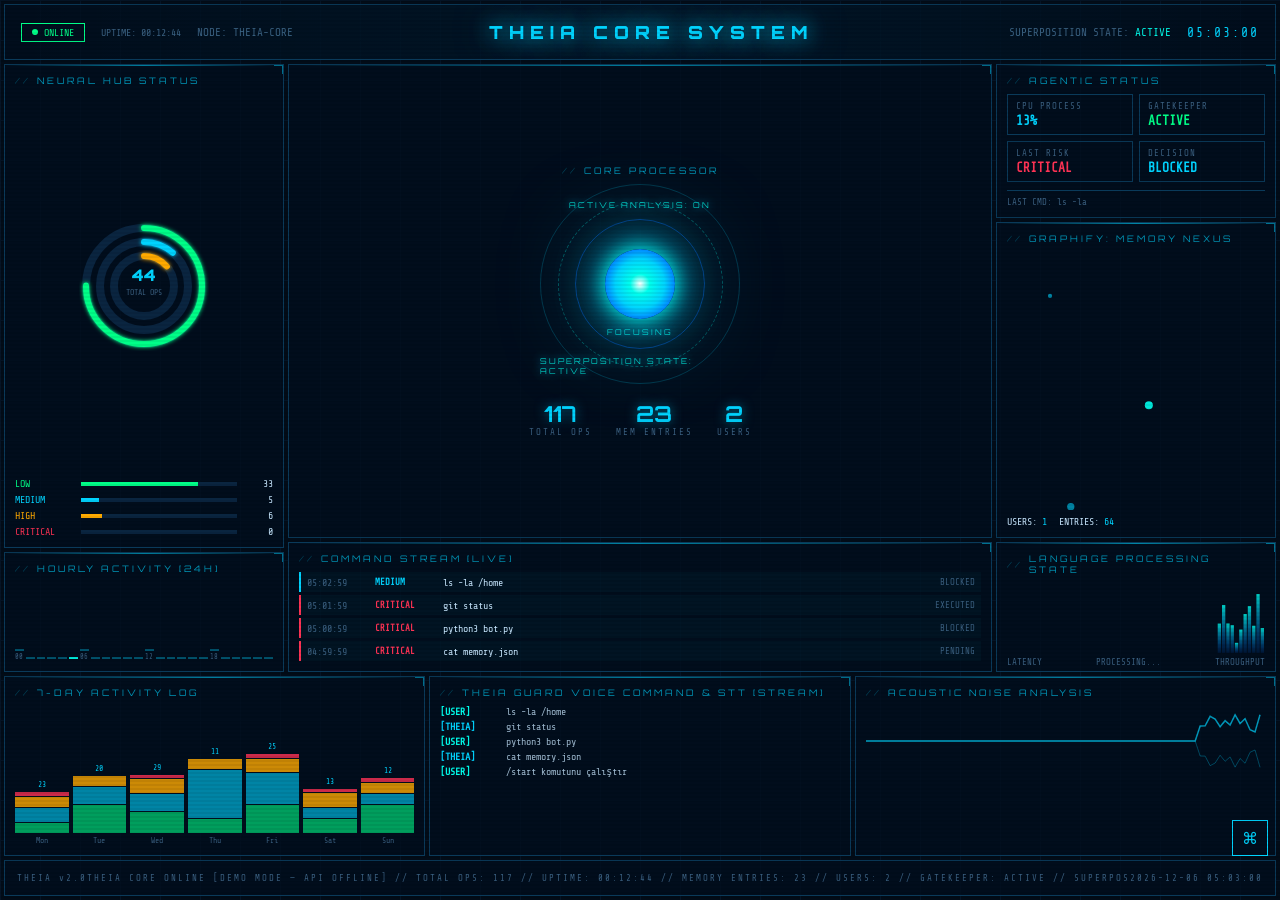
==== theia_hud.html @ c637abf6 "feat: HUD arayüzü ve chat/screenshot endpoint eklendi" ====
<!DOCTYPE html>
<html lang="tr">
<head>
<meta charset="UTF-8">
<meta name="viewport" content="width=1600">
<title>THEIA CORE SYSTEM</title>
<link rel="preconnect" href="https://fonts.googleapis.com">
<link href="https://fonts.googleapis.com/css2?family=Share+Tech+Mono&family=Orbitron:wght@400;700;900&family=Rajdhani:wght@300;400;600&display=swap" rel="stylesheet">
<style>
:root {
  --bg:       #020c18;
  --bg2:      #041525;
  --grid:     #0a2540;
  --cyan:     #00d4ff;
  --cyan2:    #00ffee;
  --blue:     #0066ff;
  --glow:     #00d4ff88;
  --low:      #00ff88;
  --medium:   #00d4ff;
  --high:     #ffaa00;
  --critical: #ff3355;
  --text:     #c8e8ff;
  --dim:      #3a6080;
  --panel:    #020e1ecc;
  --border:   #0a3a5a;
  --font-hud: 'Share Tech Mono', monospace;
  --font-title:'Orbitron', sans-serif;
  --font-body: 'Rajdhani', sans-serif;
}

*, *::before, *::after { box-sizing: border-box; margin: 0; padding: 0; }

html, body {
  width: 100%; height: 100%;
  background: var(--bg);
  color: var(--text);
  font-family: var(--font-hud);
  overflow: hidden;
  user-select: none;
}

/* ── Scanline overlay ── */
body::before {
  content: '';
  position: fixed; inset: 0; z-index: 9999;
  background: repeating-linear-gradient(
    0deg,
    transparent,
    transparent 2px,
    rgba(0,0,0,0.06) 2px,
    rgba(0,0,0,0.06) 4px
  );
  pointer-events: none;
}

/* ── Grid bg ── */
body::after {
  content: '';
  position: fixed; inset: 0; z-index: 0;
  background-image:
    linear-gradient(var(--grid) 1px, transparent 1px),
    linear-gradient(90deg, var(--grid) 1px, transparent 1px);
  background-size: 40px 40px;
  opacity: 0.4;
  pointer-events: none;
}

/* ── Layout ── */
#root {
  position: relative; z-index: 1;
  display: grid;
  width: 100vw; height: 100vh;
  grid-template-columns: 280px 1fr 280px;
  grid-template-rows: 56px 1fr 180px 36px;
  gap: 4px;
  padding: 4px;
}

/* ── Header ── */
#header {
  grid-column: 1 / -1;
  display: flex; align-items: center; justify-content: space-between;
  padding: 0 16px;
  border: 1px solid var(--border);
  background: var(--panel);
  position: relative;
  overflow: hidden;
}
#header::before {
  content: '';
  position: absolute; inset: 0;
  background: linear-gradient(90deg, transparent, var(--glow) 50%, transparent);
  opacity: 0.08;
  animation: sweep 4s linear infinite;
}
@keyframes sweep { from { transform: translateX(-100%); } to { transform: translateX(100%); } }

.header-left, .header-right { display: flex; align-items: center; gap: 16px; font-size: 11px; color: var(--dim); }
.header-center {
  font-family: var(--font-title);
  font-size: 18px; font-weight: 900;
  letter-spacing: 6px;
  color: var(--cyan);
  text-shadow: 0 0 20px var(--cyan), 0 0 40px var(--glow);
  animation: titlePulse 3s ease-in-out infinite;
}
@keyframes titlePulse {
  0%,100% { text-shadow: 0 0 20px var(--cyan), 0 0 40px var(--glow); }
  50%      { text-shadow: 0 0 30px var(--cyan2), 0 0 60px var(--cyan), 0 0 80px var(--glow); }
}

.status-pill {
  display: flex; align-items: center; gap: 6px;
  padding: 3px 10px;
  border: 1px solid var(--low);
  color: var(--low); font-size: 10px;
}
.status-dot { width: 6px; height: 6px; border-radius: 50%; background: var(--low); animation: blink 1.2s ease-in-out infinite; }
@keyframes blink { 0%,100%{opacity:1} 50%{opacity:0.2} }

#clock { font-size: 13px; color: var(--cyan); letter-spacing: 2px; }
#uptime { font-size: 10px; }

/* ── Panel base ── */
.panel {
  background: var(--panel);
  border: 1px solid var(--border);
  padding: 10px;
  position: relative;
  overflow: hidden;
  display: flex; flex-direction: column;
}
.panel::after {
  content: '';
  position: absolute; top: 0; left: 0; right: 0; height: 1px;
  background: linear-gradient(90deg, transparent, var(--cyan), transparent);
  opacity: 0.6;
}
.panel-title {
  font-family: var(--font-title);
  font-size: 9px; letter-spacing: 3px;
  color: var(--cyan); opacity: 0.7;
  margin-bottom: 8px; flex-shrink: 0;
  display: flex; align-items: center; gap: 6px;
}
.panel-title::before { content: '//'; opacity: 0.4; }

/* ── LEFT COLUMN ── */
#col-left {
  grid-column: 1; grid-row: 2;
  display: flex; flex-direction: column; gap: 4px;
}

/* Neural Hub */
#panel-neural { flex: 1; }
.ring-wrap {
  display: flex; justify-content: center; align-items: center;
  padding: 8px 0; flex: 1;
}
.ring-svg { width: 130px; height: 130px; }

/* Risk bars */
.risk-bars { display: flex; flex-direction: column; gap: 5px; }
.risk-row { display: flex; align-items: center; gap: 6px; font-size: 10px; }
.risk-label { width: 60px; color: var(--dim); }
.risk-track { flex: 1; height: 4px; background: var(--grid); position: relative; overflow: hidden; }
.risk-fill { height: 100%; transition: width 1s ease; }
.risk-val { width: 30px; text-align: right; font-size: 10px; }

/* Activity sparkline */
#panel-activity { height: 120px; }
canvas#sparkline { width: 100%; height: 70px; }

/* ── CENTER COLUMN ── */
#col-center {
  grid-column: 2; grid-row: 2;
  display: flex; flex-direction: column; gap: 4px;
}

/* Core orb */
#panel-core {
  flex: 1;
  display: flex; flex-direction: column; align-items: center; justify-content: center;
  position: relative;
}
.orb-container {
  position: relative;
  width: 200px; height: 200px;
  display: flex; align-items: center; justify-content: center;
}
.orb-ring {
  position: absolute;
  border-radius: 50%;
  border: 1px solid var(--cyan);
  animation: orbRotate linear infinite;
}
.orb-ring:nth-child(1) { width: 200px; height: 200px; border-color: var(--cyan); opacity: 0.2; animation-duration: 20s; }
.orb-ring:nth-child(2) { width: 165px; height: 165px; border-color: var(--cyan2); opacity: 0.3; animation-duration: 14s; animation-direction: reverse; border-style: dashed; }
.orb-ring:nth-child(3) { width: 130px; height: 130px; border-color: var(--blue); opacity: 0.4; animation-duration: 9s; }
@keyframes orbRotate { from{transform:rotate(0deg)} to{transform:rotate(360deg)} }

.orb-core {
  width: 70px; height: 70px; border-radius: 50%;
  background: radial-gradient(circle, #ffffff 0%, var(--cyan2) 20%, var(--cyan) 50%, var(--blue) 80%, transparent 100%);
  box-shadow: 0 0 20px var(--cyan2), 0 0 50px var(--cyan), 0 0 100px var(--glow);
  animation: corePulse 2.5s ease-in-out infinite;
  z-index: 2;
}
@keyframes corePulse {
  0%,100% { transform: scale(1);    box-shadow: 0 0 20px var(--cyan2), 0 0 50px var(--cyan), 0 0 100px var(--glow); }
  50%      { transform: scale(1.08); box-shadow: 0 0 35px #fff, 0 0 70px var(--cyan2), 0 0 130px var(--cyan); }
}

.orb-labels {
  position: absolute; inset: 0;
  display: flex; flex-direction: column; align-items: center; justify-content: flex-end;
  padding-bottom: 0; gap: 2px;
}
.orb-label {
  font-family: var(--font-title);
  font-size: 8px; letter-spacing: 2px;
  color: var(--cyan2); opacity: 0.8;
  text-shadow: 0 0 8px var(--cyan);
}

.core-stats {
  display: flex; gap: 24px; margin-top: 16px;
}
.core-stat { text-align: center; }
.core-stat-val {
  font-family: var(--font-title);
  font-size: 22px; font-weight: 700;
  color: var(--cyan);
  text-shadow: 0 0 12px var(--glow);
}
.core-stat-lbl { font-size: 9px; color: var(--dim); letter-spacing: 2px; }

/* Command stream */
#panel-stream { height: 130px; }
.stream-list { flex: 1; overflow: hidden; display: flex; flex-direction: column; gap: 3px; }
.stream-item {
  display: flex; gap: 8px; align-items: center;
  font-size: 10px; padding: 3px 6px;
  border-left: 2px solid var(--dim);
  background: rgba(0,212,255,0.03);
  transition: opacity 0.3s;
  min-height: 20px;
}
.stream-item .s-ts  { color: var(--dim); width: 60px; flex-shrink: 0; }
.stream-item .s-risk { width: 60px; flex-shrink: 0; font-weight: bold; font-size: 9px; }
.stream-item .s-cmd { color: var(--text); overflow: hidden; text-overflow: ellipsis; white-space: nowrap; flex: 1; }
.stream-item .s-dec { color: var(--dim); width: 60px; text-align: right; flex-shrink: 0; font-size: 9px; }

/* ── RIGHT COLUMN ── */
#col-right {
  grid-column: 3; grid-row: 2;
  display: flex; flex-direction: column; gap: 4px;
}

/* Agentic status */
#panel-agentic { flex: 0 0 auto; }
.agent-grid { display: grid; grid-template-columns: 1fr 1fr; gap: 6px; }
.agent-cell {
  border: 1px solid var(--border); padding: 6px 8px;
  display: flex; flex-direction: column; gap: 2px;
}
.agent-cell-lbl { font-size: 9px; color: var(--dim); letter-spacing: 1px; }
.agent-cell-val { font-size: 13px; color: var(--cyan); font-weight: bold; }

/* Memory nexus */
#panel-memory { flex: 1; }
.memory-nodes { flex: 1; position: relative; overflow: hidden; min-height: 80px; }
canvas#memory-canvas { position: absolute; inset: 0; width: 100%; height: 100%; }

/* Graph / hourly bars */
#panel-graph { height: 130px; }
.bar-chart { display: flex; align-items: flex-end; gap: 2px; flex: 1; height: 70px; }
.bar-wrap { flex: 1; display: flex; flex-direction: column; align-items: center; gap: 2px; }
.bar { width: 100%; background: var(--cyan); opacity: 0.4; transition: height 0.8s ease; min-height: 2px; }
.bar-lbl { font-size: 7px; color: var(--dim); }

/* ── BOTTOM STRIP ── */
#bottom {
  grid-column: 1 / -1; grid-row: 3;
  display: grid;
  grid-template-columns: 1fr 1fr 1fr;
  gap: 4px;
}

/* Daily chart */
#panel-daily { }
.daily-bars { display: flex; align-items: flex-end; gap: 4px; flex: 1; height: 90px; }
.daily-col { flex: 1; display: flex; flex-direction: column; align-items: center; gap: 3px; }
.daily-stack { flex: 1; width: 100%; display: flex; flex-direction: column; justify-content: flex-end; gap: 1px; }
.daily-seg { width: 100%; transition: height 0.8s ease; }
.daily-lbl { font-size: 8px; color: var(--dim); }
.daily-total { font-size: 8px; color: var(--cyan); }

/* Voice / STT stream */
#panel-stt { }
.stt-lines { flex: 1; display: flex; flex-direction: column; gap: 4px; overflow: hidden; }
.stt-line { font-size: 10px; display: flex; gap: 6px; }
.stt-who { color: var(--cyan); width: 60px; flex-shrink: 0; font-weight: bold; }
.stt-msg { color: var(--text); opacity: 0.8; overflow: hidden; text-overflow: ellipsis; white-space: nowrap; }

/* Acoustic */
#panel-acoustic { }
canvas#acoustic { width: 100%; height: 70px; }

/* ── FOOTER ── */
#footer {
  grid-column: 1 / -1; grid-row: 4;
  display: flex; align-items: center; justify-content: space-between;
  padding: 0 12px;
  border: 1px solid var(--border);
  background: var(--panel);
  font-size: 9px; color: var(--dim); letter-spacing: 2px;
}
.footer-ticker {
  flex: 1; overflow: hidden; position: relative; height: 100%;
  display: flex; align-items: center;
}
.ticker-text {
  white-space: nowrap;
  animation: ticker 30s linear infinite;
  color: var(--dim);
}
@keyframes ticker { from{transform:translateX(100%)} to{transform:translateX(-100%)} }

/* ── Decorative corners ── */
.panel::before {
  content: '';
  position: absolute; top: -1px; right: -1px;
  width: 10px; height: 10px;
  border-top: 2px solid var(--cyan);
  border-right: 2px solid var(--cyan);
  opacity: 0.5;
}

/* ── Alerts ── */
#alert-overlay {
  position: fixed; top: 64px; right: 8px;
  display: flex; flex-direction: column; gap: 4px;
  z-index: 1000;
}
.alert-item {
  padding: 8px 14px;
  border: 1px solid var(--high);
  background: rgba(255,170,0,0.08);
  font-size: 10px; color: var(--high);
  animation: alertIn 0.3s ease;
  cursor: pointer;
}
.alert-item.critical { border-color: var(--critical); color: var(--critical); background: rgba(255,51,85,0.08); }
@keyframes alertIn { from{opacity:0;transform:translateX(20px)} to{opacity:1;transform:translateX(0)} }

/* Error state */
.error-state { color: var(--critical); font-size: 9px; text-align: center; padding: 8px; opacity: 0.7; }

/* ── Chat panel ── */
#chat-toggle {
  position: fixed; bottom: 44px; right: 12px; z-index: 500;
  width: 36px; height: 36px;
  border: 1px solid var(--cyan); background: var(--panel);
  color: var(--cyan); font-size: 16px; cursor: pointer;
  display: flex; align-items: center; justify-content: center;
  transition: all 0.2s;
}
#chat-toggle:hover { background: rgba(0,212,255,0.15); box-shadow: 0 0 12px var(--glow); }

#chat-panel {
  position: fixed; bottom: 84px; right: 12px; z-index: 499;
  width: 340px; height: 420px;
  background: var(--panel);
  border: 1px solid var(--border);
  display: none; flex-direction: column;
  font-family: var(--font-hud);
}
#chat-panel.open { display: flex; }
#chat-panel::after {
  content: '';
  position: absolute; top: 0; left: 0; right: 0; height: 1px;
  background: linear-gradient(90deg, transparent, var(--cyan), transparent);
}

#chat-header {
  padding: 8px 12px;
  border-bottom: 1px solid var(--border);
  font-family: var(--font-title);
  font-size: 9px; letter-spacing: 3px; color: var(--cyan);
  display: flex; justify-content: space-between; align-items: center;
  flex-shrink: 0;
}
#chat-header span { opacity: 0.7; }
#chat-close { cursor: pointer; opacity: 0.5; font-size: 12px; }
#chat-close:hover { opacity: 1; }

#chat-messages {
  flex: 1; overflow-y: auto; padding: 10px;
  display: flex; flex-direction: column; gap: 8px;
  scrollbar-width: thin; scrollbar-color: var(--border) transparent;
}
.chat-msg {
  max-width: 88%; font-size: 10px; line-height: 1.5;
  padding: 6px 10px;
  border: 1px solid var(--border);
  animation: msgIn 0.2s ease;
  word-break: break-word;
  white-space: pre-wrap;
}
@keyframes msgIn { from{opacity:0;transform:translateY(6px)} to{opacity:1;transform:translateY(0)} }
.chat-msg.user {
  align-self: flex-end;
  border-color: var(--cyan); color: var(--cyan2);
  background: rgba(0,212,255,0.06);
}
.chat-msg.theia {
  align-self: flex-start;
  border-color: var(--border); color: var(--text);
  background: rgba(0,0,0,0.3);
}
.chat-msg.theia .msg-who { font-size: 8px; color: var(--cyan); opacity: 0.7; margin-bottom: 3px; letter-spacing: 2px; }
.chat-msg.thinking { opacity: 0.5; font-style: italic; }

#chat-input-row {
  display: flex; gap: 6px; padding: 8px;
  border-top: 1px solid var(--border);
  flex-shrink: 0;
}
#chat-input {
  flex: 1; background: rgba(0,0,0,0.4);
  border: 1px solid var(--border); color: var(--text);
  font-family: var(--font-hud); font-size: 10px;
  padding: 6px 8px; outline: none;
  user-select: text;
}
#chat-input:focus { border-color: var(--cyan); }
#chat-send {
  padding: 6px 10px;
  background: rgba(0,212,255,0.1);
  border: 1px solid var(--cyan); color: var(--cyan);
  font-family: var(--font-title); font-size: 9px; letter-spacing: 1px;
  cursor: pointer; transition: all 0.2s;
}
#chat-send:hover { background: rgba(0,212,255,0.2); }
#chat-send:disabled { opacity: 0.3; cursor: not-allowed; }
</style>
</head>
<body>

<div id="root">

  <!-- HEADER -->
  <div id="header">
    <div class="header-left">
      <div class="status-pill"><div class="status-dot"></div> ONLINE</div>
      <span id="uptime">UPTIME: --:--:--</span>
      <span>NODE: THEIA-CORE</span>
    </div>
    <div class="header-center">THEIA CORE SYSTEM</div>
    <div class="header-right">
      <span>SUPERPOSITION STATE: <span style="color:var(--cyan2)">ACTIVE</span></span>
      <div id="clock">--:--:--</div>
    </div>
  </div>

  <!-- LEFT COLUMN -->
  <div id="col-left">

    <!-- Neural Hub / Risk rings -->
    <div class="panel" id="panel-neural" style="flex:1">
      <div class="panel-title">NEURAL HUB STATUS</div>
      <div class="ring-wrap">
        <svg class="ring-svg" viewBox="0 0 130 130">
          <defs>
            <filter id="glow">
              <feGaussianBlur stdDeviation="2" result="blur"/>
              <feMerge><feMergeNode in="blur"/><feMergeNode in="SourceGraphic"/></feMerge>
            </filter>
          </defs>
          <!-- Background circles -->
          <circle cx="65" cy="65" r="58" fill="none" stroke="#0a2540" stroke-width="8"/>
          <circle cx="65" cy="65" r="44" fill="none" stroke="#0a2540" stroke-width="8"/>
          <circle cx="65" cy="65" r="30" fill="none" stroke="#0a2540" stroke-width="8"/>
          <!-- Data arcs — updated dynamically -->
          <circle id="arc-low"      cx="65" cy="65" r="58" fill="none" stroke="#00ff88" stroke-width="6" stroke-linecap="round" filter="url(#glow)" transform="rotate(-90 65 65)" stroke-dasharray="0 999"/>
          <circle id="arc-medium"   cx="65" cy="65" r="44" fill="none" stroke="#00d4ff" stroke-width="6" stroke-linecap="round" filter="url(#glow)" transform="rotate(-90 65 65)" stroke-dasharray="0 999"/>
          <circle id="arc-high"     cx="65" cy="65" r="30" fill="none" stroke="#ffaa00" stroke-width="6" stroke-linecap="round" filter="url(#glow)" transform="rotate(-90 65 65)" stroke-dasharray="0 999"/>
          <!-- Center text -->
          <text x="65" y="60" text-anchor="middle" fill="#00d4ff" font-family="Orbitron" font-size="16" font-weight="900" id="arc-total">0</text>
          <text x="65" y="74" text-anchor="middle" fill="#3a6080" font-family="Share Tech Mono" font-size="8">TOTAL OPS</text>
        </svg>
      </div>
      <div class="risk-bars" id="risk-bars">
        <div class="risk-row"><span class="risk-label" style="color:var(--low)">LOW</span><div class="risk-track"><div class="risk-fill" id="bar-low" style="width:0%;background:var(--low)"></div></div><span class="risk-val" id="val-low">0</span></div>
        <div class="risk-row"><span class="risk-label" style="color:var(--medium)">MEDIUM</span><div class="risk-track"><div class="risk-fill" id="bar-medium" style="width:0%;background:var(--medium)"></div></div><span class="risk-val" id="val-medium">0</span></div>
        <div class="risk-row"><span class="risk-label" style="color:var(--high)">HIGH</span><div class="risk-track"><div class="risk-fill" id="bar-high" style="width:0%;background:var(--high)"></div></div><span class="risk-val" id="val-high">0</span></div>
        <div class="risk-row"><span class="risk-label" style="color:var(--critical)">CRITICAL</span><div class="risk-track"><div class="risk-fill" id="bar-critical" style="width:0%;background:var(--critical)"></div></div><span class="risk-val" id="val-critical">0</span></div>
      </div>
    </div>

    <!-- Hourly activity -->
    <div class="panel" id="panel-activity">
      <div class="panel-title">HOURLY ACTIVITY [24H]</div>
      <div class="bar-chart" id="hourly-bars"></div>
    </div>

  </div>

  <!-- CENTER COLUMN -->
  <div id="col-center">

    <!-- Core Orb -->
    <div class="panel" id="panel-core">
      <div class="panel-title">CORE PROCESSOR</div>
      <div class="orb-container">
        <div class="orb-ring"></div>
        <div class="orb-ring"></div>
        <div class="orb-ring"></div>
        <div class="orb-core"></div>
        <div class="orb-labels" style="justify-content:space-between;padding:8px 0">
          <div class="orb-label" style="margin-top:8px">ACTIVE ANALYSIS: ON</div>
          <div style="height:80px"></div>
          <div class="orb-label">FOCUSING</div>
          <div class="orb-label" id="orb-state">SUPERPOSITION STATE: ACTIVE</div>
        </div>
      </div>
      <div class="core-stats">
        <div class="core-stat"><div class="core-stat-val" id="stat-total">0</div><div class="core-stat-lbl">TOTAL OPS</div></div>
        <div class="core-stat"><div class="core-stat-val" id="stat-mem">0</div><div class="core-stat-lbl">MEM ENTRIES</div></div>
        <div class="core-stat"><div class="core-stat-val" id="stat-users">0</div><div class="core-stat-lbl">USERS</div></div>
      </div>
    </div>

    <!-- Command stream -->
    <div class="panel" id="panel-stream">
      <div class="panel-title">COMMAND STREAM [LIVE]</div>
      <div class="stream-list" id="stream-list">
        <div style="color:var(--dim);font-size:10px;text-align:center;padding:12px">AWAITING DATA...</div>
      </div>
    </div>

  </div>

  <!-- RIGHT COLUMN -->
  <div id="col-right">

    <!-- Agentic status -->
    <div class="panel" id="panel-agentic">
      <div class="panel-title">AGENTIC STATUS</div>
      <div class="agent-grid">
        <div class="agent-cell"><div class="agent-cell-lbl">CPU PROCESS</div><div class="agent-cell-val" id="ag-cpu">--</div></div>
        <div class="agent-cell"><div class="agent-cell-lbl">GATEKEEPER</div><div class="agent-cell-val" style="color:var(--low)">ACTIVE</div></div>
        <div class="agent-cell"><div class="agent-cell-lbl">LAST RISK</div><div class="agent-cell-val" id="ag-risk">--</div></div>
        <div class="agent-cell"><div class="agent-cell-lbl">DECISION</div><div class="agent-cell-val" id="ag-dec">--</div></div>
      </div>
      <div style="margin-top:8px;font-size:9px;color:var(--dim);border-top:1px solid var(--border);padding-top:6px" id="last-cmd-preview">LAST CMD: --</div>
    </div>

    <!-- Memory nexus graph -->
    <div class="panel" id="panel-memory" style="flex:1">
      <div class="panel-title">GRAPHIFY: MEMORY NEXUS</div>
      <div class="memory-nodes">
        <canvas id="memory-canvas"></canvas>
      </div>
      <div style="display:flex;gap:12px;margin-top:6px;font-size:10px">
        <span>USERS: <span style="color:var(--cyan)" id="mem-users">0</span></span>
        <span>ENTRIES: <span style="color:var(--cyan)" id="mem-entries">0</span></span>
      </div>
    </div>

    <!-- Language processing -->
    <div class="panel" id="panel-graph" style="height:130px">
      <div class="panel-title">LANGUAGE PROCESSING STATE</div>
      <canvas id="acoustic" height="70"></canvas>
      <div style="display:flex;justify-content:space-between;font-size:9px;color:var(--dim);margin-top:4px">
        <span>LATENCY</span>
        <span id="lang-state">PROCESSING...</span>
        <span>THROUGHPUT</span>
      </div>
    </div>

  </div>

  <!-- BOTTOM -->
  <div id="bottom">

    <!-- Daily activity -->
    <div class="panel" id="panel-daily">
      <div class="panel-title">7-DAY ACTIVITY LOG</div>
      <div class="daily-bars" id="daily-bars"></div>
    </div>

    <!-- STT / message stream -->
    <div class="panel" id="panel-stt">
      <div class="panel-title">THEIA GUARD VOICE COMMAND &amp; STT [STREAM]</div>
      <div class="stt-lines" id="stt-lines">
        <div class="stt-line"><span class="stt-who">[SYSTEM]</span><span class="stt-msg">Initializing stream...</span></div>
      </div>
    </div>

    <!-- Acoustic noise -->
    <div class="panel" id="panel-acoustic">
      <div class="panel-title">ACOUSTIC NOISE ANALYSIS</div>
      <canvas id="sparkline" height="70"></canvas>
    </div>

  </div>

  <!-- FOOTER -->
  <div id="footer">
    <span>THEIA v2.0</span>
    <div class="footer-ticker">
      <span class="ticker-text" id="ticker-text">INITIALIZING SYSTEMS... LOADING MODULES... CONNECTING TO THEIA CORE... GATEKEEPER ONLINE... MEMORY NEXUS ACTIVE...</span>
    </div>
    <span id="footer-ts">--</span>
  </div>

</div>

<div id="alert-overlay"></div>

<script>
// ── Config ────────────────────────────────────────────────────────────────────
const API_BASE = 'http://localhost:8585'; // VPS'te deploy edince IP/domain ile değiştir
const POLL_MS  = 3000;

// ── State ─────────────────────────────────────────────────────────────────────
let state = {
  status: null,
  gatekeeper: null,
  memory: null,
  activity: null,
  stream: null,
  lastError: null,
  mockMode: false,
};

// ── Clock ─────────────────────────────────────────────────────────────────────
function updateClock() {
  const now = new Date();
  const pad = n => String(n).padStart(2,'0');
  document.getElementById('clock').textContent =
    `${pad(now.getHours())}:${pad(now.getMinutes())}:${pad(now.getSeconds())}`;
  document.getElementById('footer-ts').textContent = now.toISOString().replace('T',' ').slice(0,19);
}
setInterval(updateClock, 1000);
updateClock();

// ── API fetch ─────────────────────────────────────────────────────────────────
async function fetchAll() {
  try {
    const [s, g, m, a, st] = await Promise.all([
      fetch(`${API_BASE}/api/status`).then(r=>r.json()),
      fetch(`${API_BASE}/api/gatekeeper`).then(r=>r.json()),
      fetch(`${API_BASE}/api/memory`).then(r=>r.json()),
      fetch(`${API_BASE}/api/activity`).then(r=>r.json()),
      fetch(`${API_BASE}/api/stream`).then(r=>r.json()),
    ]);
    state.status     = s;
    state.gatekeeper = g;
    state.memory     = m;
    state.activity   = a;
    state.stream     = st;
    state.lastError  = null;
    state.mockMode   = false;
    render();
  } catch(e) {
    state.lastError = e.message;
    if (!state.mockMode) {
      state.mockMode = true;
      injectMockData();
    }
    render();
  }
}

// ── Mock data (API yokken demo) ───────────────────────────────────────────────
function injectMockData() {
  const rng = (a,b) => Math.floor(Math.random()*(b-a)+a);
  state.status = { uptime:'00:12:44', total_commands: rng(40,200),
    memory_entries: rng(20,80), memory_users: rng(1,5), superposition_state:'ACTIVE' };
  const risks = ['LOW','MEDIUM','HIGH','CRITICAL'];
  state.gatekeeper = {
    risk_distribution:{ LOW:rng(10,60), MEDIUM:rng(5,30), HIGH:rng(2,15), CRITICAL:rng(0,5) },
    recent_commands: Array.from({length:8},(_,i)=>({
      ts: new Date(Date.now()-i*90000).toISOString().slice(0,19),
      cmd: ['ls -la','git status','python3 main.py','cat config.json','df -h','ping 8.8.8.8','sudo apt update','rm -rf tmp/'][i],
      risk: risks[rng(0,4)],
      decision: ['EXECUTED','PENDING','BLOCKED'][rng(0,3)],
    })),
    hourly_activity: Array.from({length:24},(_,h)=>({hour:h, count:rng(0,15)})),
  };
  state.memory = { total_users: rng(1,5), total_entries: rng(20,80), users:[] };
  state.activity = { daily: Array.from({length:7},(_,i)=>{
    const d=new Date(Date.now()-i*86400000);
    return {label:['Sun','Mon','Tue','Wed','Thu','Fri','Sat'][d.getDay()],
      total:rng(5,30), LOW:rng(2,10), MEDIUM:rng(2,15), HIGH:rng(0,5), CRITICAL:rng(0,2)};
  }).reverse() };
  const cmds = ['ls -la /home','git status','python3 bot.py','cat memory.json','/start komutunu çalıştır','hatırla: proje theia','cmd ls'];
  state.stream = { stream: Array.from({length:6},(_,i)=>({
    ts: new Date(Date.now()-i*60000).toISOString().slice(11,19),
    cmd: cmds[i % cmds.length],
    risk: risks[rng(0,4)],
    decision:['EXECUTED','PENDING','BLOCKED'][rng(0,3)],
    color:['#00ff88','#00d4ff','#ffaa00','#ff3355'][rng(0,4)],
  }))};
}

// ── Render ────────────────────────────────────────────────────────────────────
function render() {
  renderStatus();
  renderGatekeeper();
  renderMemory();
  renderActivity();
  renderStream();
  renderSTT();
  updateTicker();
}

function renderStatus() {
  if (!state.status) return;
  const s = state.status;
  document.getElementById('uptime').textContent = `UPTIME: ${s.uptime || '--:--:--'}`;
  document.getElementById('stat-total').textContent = s.total_commands || 0;
  document.getElementById('stat-mem').textContent   = s.memory_entries || 0;
  document.getElementById('stat-users').textContent = s.memory_users || 0;
}

function renderGatekeeper() {
  if (!state.gatekeeper) return;
  const g = state.gatekeeper;
  const rd = g.risk_distribution;
  const total = (rd.LOW||0)+(rd.MEDIUM||0)+(rd.HIGH||0)+(rd.CRITICAL||0) || 1;

  // SVG arcs
  const setArc = (id, r, pct) => {
    const circ = 2*Math.PI*r;
    const el = document.getElementById(id);
    if (el) el.setAttribute('stroke-dasharray', `${circ*pct} ${circ*(1-pct)+circ}`);
  };
  setArc('arc-low',    58, (rd.LOW||0)/total);
  setArc('arc-medium', 44, (rd.MEDIUM||0)/total);
  setArc('arc-high',   30, (rd.HIGH||0)/total);

  const arcTotal = document.getElementById('arc-total');
  if (arcTotal) arcTotal.textContent = total;

  // Bars
  const setBar = (id, val, valId) => {
    const pct = (val/total*100).toFixed(1);
    const el = document.getElementById(id);
    if (el) el.style.width = pct+'%';
    const vel = document.getElementById(valId);
    if (vel) vel.textContent = val;
  };
  setBar('bar-low','val-low',rd.LOW||0,'val-low'); // fix below
  document.getElementById('bar-low').style.width = ((rd.LOW||0)/total*100)+'%';
  document.getElementById('bar-medium').style.width = ((rd.MEDIUM||0)/total*100)+'%';
  document.getElementById('bar-high').style.width = ((rd.HIGH||0)/total*100)+'%';
  document.getElementById('bar-critical').style.width = ((rd.CRITICAL||0)/total*100)+'%';
  document.getElementById('val-low').textContent = rd.LOW||0;
  document.getElementById('val-medium').textContent = rd.MEDIUM||0;
  document.getElementById('val-high').textContent = rd.HIGH||0;
  document.getElementById('val-critical').textContent = rd.CRITICAL||0;

  // Agentic status
  const last = g.recent_commands && g.recent_commands[0];
  if (last) {
    const riskColors = {LOW:'var(--low)',MEDIUM:'var(--medium)',HIGH:'var(--high)',CRITICAL:'var(--critical)'};
    const agRisk = document.getElementById('ag-risk');
    const agDec  = document.getElementById('ag-dec');
    if (agRisk) { agRisk.textContent = last.risk; agRisk.style.color = riskColors[last.risk]||'var(--cyan)'; }
    if (agDec) agDec.textContent = last.decision || '--';
    const prev = document.getElementById('last-cmd-preview');
    if (prev) prev.textContent = 'LAST CMD: ' + (last.cmd||'').slice(0,40);
  }

  // CPU mock
  const cpu = document.getElementById('ag-cpu');
  if (cpu) cpu.textContent = Math.floor(Math.random()*30+5) + '%';

  // Hourly bars
  const hc = document.getElementById('hourly-bars');
  if (hc && g.hourly_activity) {
    const max = Math.max(...g.hourly_activity.map(h=>h.count), 1);
    const now = new Date().getHours();
    hc.innerHTML = g.hourly_activity.map(h=>{
      const pct = (h.count/max*100).toFixed(0);
      const active = h.hour === now;
      return `<div class="bar-wrap">
        <div class="bar" style="height:${pct}%;background:${active?'var(--cyan2)':'var(--cyan)'};opacity:${active?0.9:0.35}"></div>
        <div class="bar-lbl">${h.hour%6===0?String(h.hour).padStart(2,'0'):''}</div>
      </div>`;
    }).join('');
  }
}

function renderMemory() {
  if (!state.memory) return;
  const m = state.memory;
  const mu = document.getElementById('mem-users');
  const me = document.getElementById('mem-entries');
  if (mu) mu.textContent = m.total_users || 0;
  if (me) me.textContent = m.total_entries || 0;
  drawMemoryCanvas(m.total_users || 0, m.total_entries || 0);
}

function renderActivity() {
  if (!state.activity) return;
  const db = document.getElementById('daily-bars');
  if (!db || !state.activity.daily) return;
  const days = state.activity.daily;
  const max = Math.max(...days.map(d=>d.total), 1);
  db.innerHTML = days.map(d=>{
    const pct = d.total/max*100;
    const lowH    = (d.LOW||0)/d.total*pct || 0;
    const medH    = (d.MEDIUM||0)/d.total*pct || 0;
    const highH   = (d.HIGH||0)/d.total*pct || 0;
    const critH   = (d.CRITICAL||0)/d.total*pct || 0;
    return `<div class="daily-col">
      <div class="daily-total">${d.total}</div>
      <div class="daily-stack">
        ${critH > 0 ? `<div class="daily-seg" style="height:${critH}px;background:var(--critical);opacity:0.8"></div>` : ''}
        ${highH > 0 ? `<div class="daily-seg" style="height:${highH}px;background:var(--high);opacity:0.8"></div>` : ''}
        ${medH > 0  ? `<div class="daily-seg" style="height:${medH}px;background:var(--medium);opacity:0.6"></div>` : ''}
        ${lowH > 0  ? `<div class="daily-seg" style="height:${lowH}px;background:var(--low);opacity:0.6"></div>` : ''}
      </div>
      <div class="daily-lbl">${d.label||d.date||''}</div>
    </div>`;
  }).join('');
}

function renderStream() {
  if (!state.stream) return;
  const list = document.getElementById('stream-list');
  if (!list) return;
  const items = state.stream.stream || [];
  if (!items.length) return;
  const riskColors = {LOW:'var(--low)',MEDIUM:'var(--medium)',HIGH:'var(--high)',CRITICAL:'var(--critical)'};
  list.innerHTML = items.map(item=>{
    const ts = (item.ts||'').slice(-8);
    return `<div class="stream-item" style="border-left-color:${riskColors[item.risk]||'var(--dim)'}">
      <span class="s-ts">${ts}</span>
      <span class="s-risk" style="color:${riskColors[item.risk]||'var(--dim)'}">${item.risk||'--'}</span>
      <span class="s-cmd">${item.cmd||''}</span>
      <span class="s-dec">${item.decision||''}</span>
    </div>`;
  }).join('');
}

function renderSTT() {
  if (!state.stream) return;
  const lines = document.getElementById('stt-lines');
  if (!lines) return;
  const items = (state.stream.stream||[]).slice(0,5);
  lines.innerHTML = items.map((item,i)=>{
    const who = i%2===0 ? '[USER]':'[THEIA]';
    const color = i%2===0 ? 'var(--cyan2)':'var(--cyan)';
    return `<div class="stt-line">
      <span class="stt-who" style="color:${color}">${who}</span>
      <span class="stt-msg">${item.cmd||''}</span>
    </div>`;
  }).join('');
}

function updateTicker() {
  if (!state.status) return;
  const s = state.status;
  const mode = state.mockMode ? ' [DEMO MODE — API OFFLINE]' : '';
  document.getElementById('ticker-text').textContent =
    `THEIA CORE ONLINE${mode} // TOTAL OPS: ${s.total_commands||0} // UPTIME: ${s.uptime||'--'} // MEMORY ENTRIES: ${s.memory_entries||0} // USERS: ${s.memory_users||0} // GATEKEEPER: ACTIVE // SUPERPOSITION STATE: ${s.superposition_state||'ACTIVE'} // ALL SYSTEMS NOMINAL...`;
}

// ── Memory canvas (node graph) ────────────────────────────────────────────────
let memNodes = [];
function drawMemoryCanvas(userCount, entryCount) {
  const canvas = document.getElementById('memory-canvas');
  if (!canvas) return;
  const rect = canvas.parentElement.getBoundingClientRect();
  canvas.width  = rect.width  || 240;
  canvas.height = rect.height || 100;
  const ctx = canvas.getContext('2d');
  ctx.clearRect(0,0,canvas.width,canvas.height);

  // Init nodes once
  if (memNodes.length === 0 || memNodes.length !== Math.max(userCount+1, 3)) {
    const n = Math.max(userCount+1, 3);
    memNodes = Array.from({length: Math.min(n,12)}, () => ({
      x: Math.random() * canvas.width,
      y: Math.random() * canvas.height,
      vx: (Math.random()-0.5)*0.4,
      vy: (Math.random()-0.5)*0.4,
      r: Math.random()*3+2,
    }));
  }

  // Move nodes
  memNodes.forEach(n => {
    n.x += n.vx; n.y += n.vy;
    if (n.x < 0 || n.x > canvas.width)  n.vx *= -1;
    if (n.y < 0 || n.y > canvas.height) n.vy *= -1;
  });

  // Draw edges
  ctx.strokeStyle = 'rgba(0,212,255,0.15)';
  ctx.lineWidth = 0.5;
  for (let i=0;i<memNodes.length;i++) for (let j=i+1;j<memNodes.length;j++) {
    const dx = memNodes[i].x-memNodes[j].x, dy = memNodes[i].y-memNodes[j].y;
    if (Math.sqrt(dx*dx+dy*dy) < 80) {
      ctx.beginPath(); ctx.moveTo(memNodes[i].x,memNodes[i].y); ctx.lineTo(memNodes[j].x,memNodes[j].y); ctx.stroke();
    }
  }
  // Draw nodes
  memNodes.forEach((n,i) => {
    ctx.beginPath();
    ctx.arc(n.x, n.y, n.r, 0, Math.PI*2);
    ctx.fillStyle = i===0 ? 'rgba(0,255,238,0.9)' : 'rgba(0,212,255,0.6)';
    ctx.shadowColor = 'var(--cyan)'; ctx.shadowBlur = 6;
    ctx.fill();
    ctx.shadowBlur = 0;
  });
}
setInterval(() => drawMemoryCanvas(
  (state.memory?.total_users||0),
  (state.memory?.total_entries||0)
), 50);

// ── Acoustic waveform canvas ──────────────────────────────────────────────────
let waveData = Array(80).fill(0);
function drawAcoustic() {
  const canvas = document.getElementById('sparkline');
  if (!canvas) return;
  canvas.width  = canvas.offsetWidth  || 240;
  canvas.height = canvas.offsetHeight || 70;
  const ctx = canvas.getContext('2d');
  ctx.clearRect(0,0,canvas.width,canvas.height);

  // Shift + new sample
  waveData.shift();
  const total = state.status?.total_commands || 0;
  waveData.push(Math.random()*0.6 + (total>0?0.3:0.05));

  const w = canvas.width / waveData.length;
  const mid = canvas.height / 2;
  ctx.beginPath();
  ctx.moveTo(0, mid);
  waveData.forEach((v,i)=>{
    const y = mid - v * mid * 0.85;
    i === 0 ? ctx.moveTo(i*w, y) : ctx.lineTo(i*w, y);
  });
  ctx.strokeStyle = 'rgba(0,212,255,0.7)';
  ctx.lineWidth = 1.5;
  ctx.shadowColor = 'var(--cyan)'; ctx.shadowBlur = 4;
  ctx.stroke(); ctx.shadowBlur = 0;

  // Mirror
  ctx.beginPath();
  waveData.forEach((v,i)=>{
    const y = mid + v * mid * 0.85;
    i === 0 ? ctx.moveTo(i*w, y) : ctx.lineTo(i*w, y);
  });
  ctx.strokeStyle = 'rgba(0,212,255,0.3)';
  ctx.lineWidth = 1;
  ctx.stroke();
}
setInterval(drawAcoustic, 100);

// ── Lang processing waveform ──────────────────────────────────────────────────
let langData = Array(60).fill(0);
function drawLang() {
  const canvas = document.getElementById('acoustic');
  if (!canvas) return;
  canvas.width  = canvas.offsetWidth  || 240;
  canvas.height = 70;
  const ctx = canvas.getContext('2d');
  ctx.clearRect(0,0,canvas.width,canvas.height);

  langData.shift();
  langData.push(Math.random());

  const w = canvas.width / langData.length;
  langData.forEach((v,i)=>{
    const h = v * canvas.height * 0.85;
    const g = ctx.createLinearGradient(0,canvas.height-h,0,canvas.height);
    g.addColorStop(0,'rgba(0,255,238,0.8)');
    g.addColorStop(1,'rgba(0,102,255,0.1)');
    ctx.fillStyle = g;
    ctx.fillRect(i*w, canvas.height-h, w-1, h);
  });

  const state_el = document.getElementById('lang-state');
  if (state_el) {
    const states = ['PROCESSING...','ANALYZING...','READY','IDLE','CLASSIFYING...'];
    if (Math.random() < 0.05) state_el.textContent = states[Math.floor(Math.random()*states.length)];
  }
}
setInterval(drawLang, 120);

// ── Alerts for HIGH/CRITICAL ──────────────────────────────────────────────────
let seenCommands = new Set();
function checkAlerts() {
  if (!state.gatekeeper?.recent_commands) return;
  state.gatekeeper.recent_commands.forEach(cmd => {
    const id = cmd.ts + cmd.cmd;
    if (!seenCommands.has(id) && (cmd.risk==='HIGH'||cmd.risk==='CRITICAL')) {
      seenCommands.add(id);
      showAlert(cmd);
    }
  });
}
function showAlert(cmd) {
  const overlay = document.getElementById('alert-overlay');
  const el = document.createElement('div');
  el.className = 'alert-item' + (cmd.risk==='CRITICAL'?' critical':'');
  el.textContent = `[${cmd.risk}] ${cmd.cmd.slice(0,40)}`;
  el.onclick = () => el.remove();
  overlay.appendChild(el);
  setTimeout(() => el.remove(), 8000);
}

// ── Boot sequence ─────────────────────────────────────────────────────────────
function boot() {
  injectMockData();
  render();
  fetchAll();
  setInterval(() => { fetchAll(); checkAlerts(); }, POLL_MS);
}

window.addEventListener('load', () => {
  boot();

  // ── Chat ──────────────────────────────────────────────────────────────────
  const chatToggle   = document.getElementById('chat-toggle');
  const chatPanel    = document.getElementById('chat-panel');
  const chatClose    = document.getElementById('chat-close');
  const chatInput    = document.getElementById('chat-input');
  const chatSend     = document.getElementById('chat-send');
  const chatMessages = document.getElementById('chat-messages');

  chatToggle.addEventListener('click', () => chatPanel.classList.toggle('open'));
  chatClose.addEventListener('click',  () => chatPanel.classList.remove('open'));
  chatInput.addEventListener('keydown', e => {
    if (e.key === 'Enter' && !e.shiftKey) { e.preventDefault(); sendChat(); }
  });
  chatSend.addEventListener('click', sendChat);

  function appendMsg(who, text) {
    const el = document.createElement('div');
    el.className = `chat-msg ${who}`;
    if (who === 'theia') {
      el.innerHTML = `<div class="msg-who">[THEIA]</div>${escHtml(text)}`;
    } else {
      el.textContent = text;
    }
    chatMessages.appendChild(el);
    chatMessages.scrollTop = chatMessages.scrollHeight;
    return el;
  }

  function escHtml(s) {
    return s.replace(/&/g,'&amp;').replace(/</g,'&lt;').replace(/>/g,'&gt;');
  }

  async function sendChat() {
    const msg = chatInput.value.trim();
    if (!msg) return;
    chatInput.value = '';
    chatSend.disabled = true;
    appendMsg('user', msg);
    const thinking = appendMsg('theia', '...');
    thinking.classList.add('thinking');
    try {
      const res = await fetch(`${API_BASE}/api/chat`, {
        method: 'POST',
        headers: { 'Content-Type': 'application/json' },
        body: JSON.stringify({ message: msg }),
      });
      const data = await res.json();
      thinking.remove();
      appendMsg('theia', data.response || 'Yanıt alınamadı.');
    } catch(e) {
      thinking.remove();
      appendMsg('theia', 'API bağlantı hatası.');
    }
    chatSend.disabled = false;
    chatInput.focus();
  }
});
</script>

<!-- Chat toggle button -->
<button id="chat-toggle" title="Theia ile konuş">⌘</button>

<!-- Chat panel -->
<div id="chat-panel">
  <div id="chat-header">
    <span>// THEIA CHAT INTERFACE</span>
    <span id="chat-close">✕</span>
  </div>
  <div id="chat-messages">
    <div class="chat-msg theia">
      <div class="msg-who">[THEIA]</div>
      Hazırım Kaptan. Ne öğrenmek istiyorsun?
    </div>
  </div>
  <div id="chat-input-row">
    <input id="chat-input" type="text" placeholder="Mesaj gir..." autocomplete="off">
    <button id="chat-send">GÖNDER</button>
  </div>
</div>
</body>
</html>
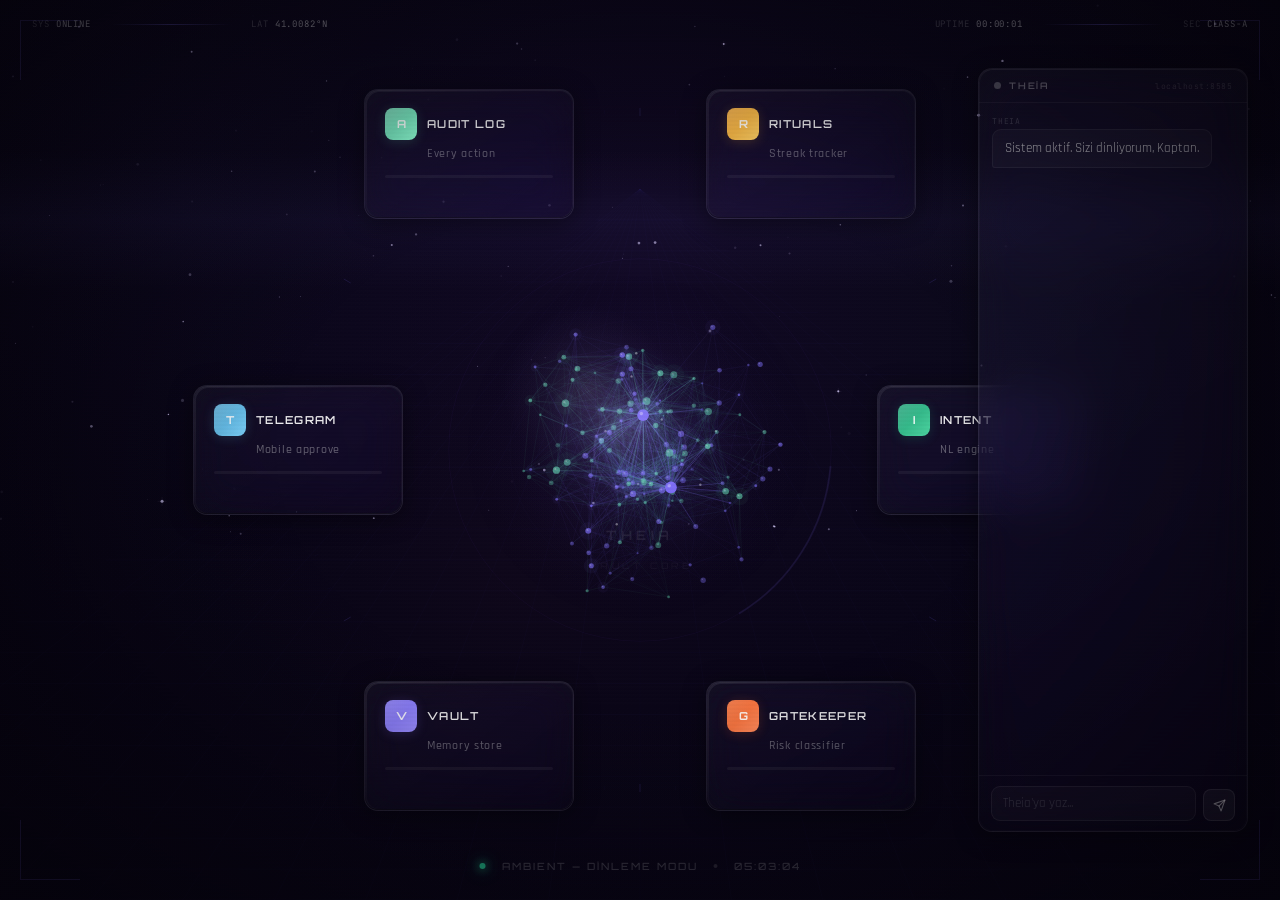
==== commit 033a8647: "Update theia_hud.html" ====
--- a/theia_hud.html
+++ b/theia_hud.html
@@ -2,1112 +2,1101 @@
 <html lang="tr">
 <head>
 <meta charset="UTF-8">
-<meta name="viewport" content="width=1600">
-<title>THEIA CORE SYSTEM</title>
-<link rel="preconnect" href="https://fonts.googleapis.com">
-<link href="https://fonts.googleapis.com/css2?family=Share+Tech+Mono&family=Orbitron:wght@400;700;900&family=Rajdhani:wght@300;400;600&display=swap" rel="stylesheet">
+<meta name="viewport" content="width=device-width, initial-scale=1.0">
+<title>Theia Vault — Core</title>
 <style>
-:root {
-  --bg:       #020c18;
-  --bg2:      #041525;
-  --grid:     #0a2540;
-  --cyan:     #00d4ff;
-  --cyan2:    #00ffee;
-  --blue:     #0066ff;
-  --glow:     #00d4ff88;
-  --low:      #00ff88;
-  --medium:   #00d4ff;
-  --high:     #ffaa00;
-  --critical: #ff3355;
-  --text:     #c8e8ff;
-  --dim:      #3a6080;
-  --panel:    #020e1ecc;
-  --border:   #0a3a5a;
-  --font-hud: 'Share Tech Mono', monospace;
-  --font-title:'Orbitron', sans-serif;
-  --font-body: 'Rajdhani', sans-serif;
-}
-
-*, *::before, *::after { box-sizing: border-box; margin: 0; padding: 0; }
-
-html, body {
-  width: 100%; height: 100%;
-  background: var(--bg);
-  color: var(--text);
-  font-family: var(--font-hud);
-  overflow: hidden;
-  user-select: none;
-}
-
-/* ── Scanline overlay ── */
-body::before {
-  content: '';
-  position: fixed; inset: 0; z-index: 9999;
-  background: repeating-linear-gradient(
+@import url('https://fonts.googleapis.com/css2?family=Orbitron:wght@400;500;600;700;800;900&family=Rajdhani:wght@300;400;500;600;700&family=JetBrains+Mono:wght@300;400;500;600&display=swap');
+
+* { margin:0; padding:0; box-sizing:border-box; }
+html, body { width:100%; height:100%; background:#05030a; overflow:hidden; }
+
+/* === CANVAS LAYERS === */
+canvas { position:absolute; top:0; left:0; }
+#bg { z-index:0; }
+#c { z-index:1; }
+#fx { z-index:2; }
+
+/* === OVERLAY === */
+#overlay { position:absolute; top:0; left:0; width:100%; height:100%; pointer-events:none; z-index:10; }
+
+/* === 3D MODULE CARDS === */
+.mod {
+  position:absolute;
+  pointer-events:all;
+  cursor:pointer;
+  width:210px;
+  padding:18px 20px;
+  border-radius:14px;
+  border:1px solid rgba(255,255,255,0.08);
+  background:linear-gradient(145deg, rgba(255,255,255,0.04) 0%, rgba(255,255,255,0.01) 100%);
+  backdrop-filter:blur(20px) saturate(1.4);
+  -webkit-backdrop-filter:blur(20px) saturate(1.4);
+  transition:all 0.45s cubic-bezier(0.23, 1, 0.32, 1);
+  transform:translate(-50%,-50%) perspective(800px) rotateX(0deg) rotateY(0deg);
+  transform-style:preserve-3d;
+  box-shadow:
+    0 4px 24px rgba(0,0,0,0.4),
+    inset 0 1px 0 rgba(255,255,255,0.06),
+    inset 0 -1px 0 rgba(0,0,0,0.3);
+  overflow:hidden;
+}
+.mod::before {
+  content:'';
+  position:absolute;
+  top:0; left:0; right:0; bottom:0;
+  border-radius:14px;
+  padding:1.5px;
+  background:linear-gradient(135deg, rgba(255,255,255,0.12) 0%, rgba(255,255,255,0.02) 50%, rgba(255,255,255,0.08) 100%);
+  -webkit-mask:linear-gradient(#fff 0 0) content-box, linear-gradient(#fff 0 0);
+  -webkit-mask-composite:xor;
+  mask-composite:exclude;
+  pointer-events:none;
+  opacity:0.6;
+  transition:opacity 0.4s;
+}
+.mod::after {
+  content:'';
+  position:absolute;
+  top:-50%; left:-50%; width:200%; height:200%;
+  background:radial-gradient(circle at var(--mx,50%) var(--my,50%), rgba(255,255,255,0.08) 0%, transparent 60%);
+  pointer-events:none;
+  opacity:0;
+  transition:opacity 0.4s;
+}
+.mod:hover::after { opacity:1; }
+.mod:hover::before { opacity:1; }
+.mod:hover {
+  border-color:rgba(255,255,255,0.18);
+  background:linear-gradient(145deg, rgba(255,255,255,0.07) 0%, rgba(255,255,255,0.02) 100%);
+  transform:translate(-50%,-50%) perspective(800px) rotateX(var(--rx,0deg)) rotateY(var(--ry,0deg)) scale(1.06);
+  box-shadow:
+    0 8px 40px rgba(0,0,0,0.5),
+    0 0 60px var(--glow, rgba(124,110,245,0.15)),
+    inset 0 1px 0 rgba(255,255,255,0.1),
+    inset 0 -1px 0 rgba(0,0,0,0.3);
+}
+.mod.active {
+  background:linear-gradient(145deg, rgba(255,255,255,0.1) 0%, rgba(255,255,255,0.03) 100%);
+  border-color:var(--col, rgba(124,110,245,0.5));
+  box-shadow:
+    0 0 80px var(--glow, rgba(124,110,245,0.25)),
+    0 0 120px var(--glow2, rgba(124,110,245,0.08)),
+    inset 0 1px 0 rgba(255,255,255,0.15),
+    inset 0 -1px 0 rgba(0,0,0,0.2);
+  animation:modPulse 2.5s ease-in-out infinite;
+}
+@keyframes modPulse {
+  0%, 100% { box-shadow:0 0 80px var(--glow, rgba(124,110,245,0.25)), 0 0 120px var(--glow2, rgba(124,110,245,0.08)), inset 0 1px 0 rgba(255,255,255,0.15); }
+  50% { box-shadow:0 0 100px var(--glow, rgba(124,110,245,0.35)), 0 0 160px var(--glow2, rgba(124,110,245,0.12)), inset 0 1px 0 rgba(255,255,255,0.2); }
+}
+
+.mod-header { display:flex; align-items:center; gap:10px; position:relative; z-index:2; }
+.mod-icon {
+  width:32px; height:32px;
+  border-radius:8px;
+  display:flex; align-items:center; justify-content:center;
+  font-family:'Orbitron', sans-serif;
+  font-size:11px; font-weight:700;
+  color:rgba(255,255,255,0.9);
+  background:linear-gradient(135deg, var(--col, #7C6EF5) 0%, var(--col2, #5a4fd4) 100%);
+  box-shadow:0 2px 12px var(--glow, rgba(124,110,245,0.4));
+  position:relative;
+  overflow:hidden;
+}
+.mod-icon::after {
+  content:'';
+  position:absolute; top:0; left:0; right:0; bottom:0;
+  background:linear-gradient(135deg, rgba(255,255,255,0.2) 0%, transparent 50%);
+}
+.mod-name {
+  font-family:'Orbitron', sans-serif;
+  font-size:11px; font-weight:600; letter-spacing:.12em;
+  color:rgba(255,255,255,0.92); text-transform:uppercase;
+}
+.mod-sub {
+  font-family:'Rajdhani', sans-serif;
+  font-size:12px; font-weight:500; color:rgba(255,255,255,0.35);
+  margin-top:6px; letter-spacing:.06em; padding-left:42px;
+}
+.mod-bar-wrap {
+  margin-top:14px;
+  height:3px;
+  border-radius:2px;
+  background:rgba(255,255,255,0.05);
+  overflow:hidden;
+  position:relative;
+}
+.mod-bar {
+  height:100%; border-radius:2px; width:0%;
+  transition:width 0.6s cubic-bezier(0.23, 1, 0.32, 1);
+  background:linear-gradient(90deg, var(--col, #7C6EF5) 0%, var(--col2, #9b8fff) 100%);
+  box-shadow:0 0 8px var(--glow, rgba(124,110,245,0.5));
+  position:relative;
+}
+.mod-bar::after {
+  content:'';
+  position:absolute; top:0; right:0; width:20px; height:100%;
+  background:linear-gradient(90deg, transparent, rgba(255,255,255,0.4));
+  animation:barShimmer 1.5s ease-in-out infinite;
+}
+@keyframes barShimmer {
+  0% { transform:translateX(-20px); opacity:0; }
+  50% { opacity:1; }
+  100% { transform:translateX(20px); opacity:0; }
+}
+.mod-stats {
+  display:flex; gap:12px; margin-top:10px; padding-left:42px;
+  opacity:0; transform:translateY(4px);
+  transition:all 0.35s ease;
+}
+.mod:hover .mod-stats, .mod.active .mod-stats { opacity:1; transform:translateY(0); }
+.mod-stat {
+  font-family:'JetBrains Mono', monospace;
+  font-size:9px; color:rgba(255,255,255,0.25);
+  letter-spacing:.04em;
+}
+.mod-stat span { color:var(--col, rgba(255,255,255,0.5)); font-weight:500; }
+
+/* === STATUS BAR === */
+#statusbar {
+  position:absolute; bottom:28px; left:50%; transform:translateX(-50%);
+  font-family:'Orbitron', sans-serif;
+  font-size:10px; font-weight:500; letter-spacing:.2em;
+  color:rgba(255,255,255,0.18); text-transform:uppercase;
+  pointer-events:none; text-align:center; white-space:nowrap;
+  display:flex; align-items:center; gap:16px;
+}
+#statusbar .sep {
+  width:4px; height:4px; border-radius:50%;
+  background:rgba(255,255,255,0.12);
+}
+#statusbar .pulse-dot {
+  width:6px; height:6px; border-radius:50%;
+  background:#1D9E75;
+  box-shadow:0 0 8px #1D9E75, 0 0 16px #1D9E75;
+  animation:statusPulse 2s ease-in-out infinite;
+}
+@keyframes statusPulse {
+  0%, 100% { opacity:0.6; transform:scale(1); }
+  50% { opacity:1; transform:scale(1.3); }
+}
+
+/* === CORE LABEL === */
+#corelabel {
+  position:absolute; top:50%; left:50%; transform:translate(-50%,-50%);
+  font-family:'Orbitron', sans-serif;
+  font-size:13px; font-weight:700; letter-spacing:.35em;
+  color:rgba(255,255,255,0.08); text-transform:uppercase;
+  pointer-events:none; text-align:center; line-height:2.2;
+  margin-top:100px;
+  text-shadow:0 0 40px rgba(124,110,245,0.1);
+}
+#corelabel span {
+  font-size:9px; letter-spacing:.4em;
+  color:rgba(255,255,255,0.04);
+  font-weight:500;
+}
+
+/* === TOP HUD BAR === */
+#hud-top {
+  position:absolute; top:0; left:0; right:0;
+  height:48px;
+  display:flex; align-items:center; justify-content:space-between;
+  padding:0 32px;
+  pointer-events:none;
+  z-index:20;
+}
+.hud-left, .hud-right {
+  display:flex; align-items:center; gap:20px;
+}
+.hud-item {
+  font-family:'JetBrains Mono', monospace;
+  font-size:9px; letter-spacing:.1em;
+  color:rgba(255,255,255,0.2);
+  text-transform:uppercase;
+}
+.hud-item span { color:rgba(255,255,255,0.45); }
+.hud-line {
+  width:120px; height:1px;
+  background:linear-gradient(90deg, transparent, rgba(124,110,245,0.3), transparent);
+}
+
+/* === CORNER DECORATIONS === */
+.corner {
+  position:absolute; width:60px; height:60px;
+  pointer-events:none; z-index:20;
+}
+.corner-tl { top:20px; left:20px; border-top:1px solid rgba(124,110,245,0.2); border-left:1px solid rgba(124,110,245,0.2); }
+.corner-tr { top:20px; right:20px; border-top:1px solid rgba(124,110,245,0.2); border-right:1px solid rgba(124,110,245,0.2); }
+.corner-bl { bottom:20px; left:20px; border-bottom:1px solid rgba(124,110,245,0.2); border-left:1px solid rgba(124,110,245,0.2); }
+.corner-br { bottom:20px; right:20px; border-bottom:1px solid rgba(124,110,245,0.2); border-right:1px solid rgba(124,110,245,0.2); }
+
+/* === SCANLINE OVERLAY === */
+#scanlines {
+  position:absolute; top:0; left:0; width:100%; height:100%;
+  background:repeating-linear-gradient(
     0deg,
     transparent,
     transparent 2px,
-    rgba(0,0,0,0.06) 2px,
-    rgba(0,0,0,0.06) 4px
+    rgba(0,0,0,0.03) 2px,
+    rgba(0,0,0,0.03) 4px
   );
-  pointer-events: none;
-}
-
-/* ── Grid bg ── */
-body::after {
-  content: '';
-  position: fixed; inset: 0; z-index: 0;
-  background-image:
-    linear-gradient(var(--grid) 1px, transparent 1px),
-    linear-gradient(90deg, var(--grid) 1px, transparent 1px);
-  background-size: 40px 40px;
-  opacity: 0.4;
-  pointer-events: none;
-}
-
-/* ── Layout ── */
-#root {
-  position: relative; z-index: 1;
-  display: grid;
-  width: 100vw; height: 100vh;
-  grid-template-columns: 280px 1fr 280px;
-  grid-template-rows: 56px 1fr 180px 36px;
-  gap: 4px;
-  padding: 4px;
-}
-
-/* ── Header ── */
-#header {
-  grid-column: 1 / -1;
-  display: flex; align-items: center; justify-content: space-between;
-  padding: 0 16px;
-  border: 1px solid var(--border);
-  background: var(--panel);
-  position: relative;
-  overflow: hidden;
-}
-#header::before {
-  content: '';
-  position: absolute; inset: 0;
-  background: linear-gradient(90deg, transparent, var(--glow) 50%, transparent);
-  opacity: 0.08;
-  animation: sweep 4s linear infinite;
-}
-@keyframes sweep { from { transform: translateX(-100%); } to { transform: translateX(100%); } }
-
-.header-left, .header-right { display: flex; align-items: center; gap: 16px; font-size: 11px; color: var(--dim); }
-.header-center {
-  font-family: var(--font-title);
-  font-size: 18px; font-weight: 900;
-  letter-spacing: 6px;
-  color: var(--cyan);
-  text-shadow: 0 0 20px var(--cyan), 0 0 40px var(--glow);
-  animation: titlePulse 3s ease-in-out infinite;
-}
-@keyframes titlePulse {
-  0%,100% { text-shadow: 0 0 20px var(--cyan), 0 0 40px var(--glow); }
-  50%      { text-shadow: 0 0 30px var(--cyan2), 0 0 60px var(--cyan), 0 0 80px var(--glow); }
-}
-
-.status-pill {
-  display: flex; align-items: center; gap: 6px;
-  padding: 3px 10px;
-  border: 1px solid var(--low);
-  color: var(--low); font-size: 10px;
-}
-.status-dot { width: 6px; height: 6px; border-radius: 50%; background: var(--low); animation: blink 1.2s ease-in-out infinite; }
-@keyframes blink { 0%,100%{opacity:1} 50%{opacity:0.2} }
-
-#clock { font-size: 13px; color: var(--cyan); letter-spacing: 2px; }
-#uptime { font-size: 10px; }
-
-/* ── Panel base ── */
-.panel {
-  background: var(--panel);
-  border: 1px solid var(--border);
-  padding: 10px;
-  position: relative;
-  overflow: hidden;
-  display: flex; flex-direction: column;
-}
-.panel::after {
-  content: '';
-  position: absolute; top: 0; left: 0; right: 0; height: 1px;
-  background: linear-gradient(90deg, transparent, var(--cyan), transparent);
-  opacity: 0.6;
-}
-.panel-title {
-  font-family: var(--font-title);
-  font-size: 9px; letter-spacing: 3px;
-  color: var(--cyan); opacity: 0.7;
-  margin-bottom: 8px; flex-shrink: 0;
-  display: flex; align-items: center; gap: 6px;
-}
-.panel-title::before { content: '//'; opacity: 0.4; }
-
-/* ── LEFT COLUMN ── */
-#col-left {
-  grid-column: 1; grid-row: 2;
-  display: flex; flex-direction: column; gap: 4px;
-}
-
-/* Neural Hub */
-#panel-neural { flex: 1; }
-.ring-wrap {
-  display: flex; justify-content: center; align-items: center;
-  padding: 8px 0; flex: 1;
-}
-.ring-svg { width: 130px; height: 130px; }
-
-/* Risk bars */
-.risk-bars { display: flex; flex-direction: column; gap: 5px; }
-.risk-row { display: flex; align-items: center; gap: 6px; font-size: 10px; }
-.risk-label { width: 60px; color: var(--dim); }
-.risk-track { flex: 1; height: 4px; background: var(--grid); position: relative; overflow: hidden; }
-.risk-fill { height: 100%; transition: width 1s ease; }
-.risk-val { width: 30px; text-align: right; font-size: 10px; }
-
-/* Activity sparkline */
-#panel-activity { height: 120px; }
-canvas#sparkline { width: 100%; height: 70px; }
-
-/* ── CENTER COLUMN ── */
-#col-center {
-  grid-column: 2; grid-row: 2;
-  display: flex; flex-direction: column; gap: 4px;
-}
-
-/* Core orb */
-#panel-core {
-  flex: 1;
-  display: flex; flex-direction: column; align-items: center; justify-content: center;
-  position: relative;
-}
-.orb-container {
-  position: relative;
-  width: 200px; height: 200px;
-  display: flex; align-items: center; justify-content: center;
-}
-.orb-ring {
-  position: absolute;
-  border-radius: 50%;
-  border: 1px solid var(--cyan);
-  animation: orbRotate linear infinite;
-}
-.orb-ring:nth-child(1) { width: 200px; height: 200px; border-color: var(--cyan); opacity: 0.2; animation-duration: 20s; }
-.orb-ring:nth-child(2) { width: 165px; height: 165px; border-color: var(--cyan2); opacity: 0.3; animation-duration: 14s; animation-direction: reverse; border-style: dashed; }
-.orb-ring:nth-child(3) { width: 130px; height: 130px; border-color: var(--blue); opacity: 0.4; animation-duration: 9s; }
-@keyframes orbRotate { from{transform:rotate(0deg)} to{transform:rotate(360deg)} }
-
-.orb-core {
-  width: 70px; height: 70px; border-radius: 50%;
-  background: radial-gradient(circle, #ffffff 0%, var(--cyan2) 20%, var(--cyan) 50%, var(--blue) 80%, transparent 100%);
-  box-shadow: 0 0 20px var(--cyan2), 0 0 50px var(--cyan), 0 0 100px var(--glow);
-  animation: corePulse 2.5s ease-in-out infinite;
-  z-index: 2;
-}
-@keyframes corePulse {
-  0%,100% { transform: scale(1);    box-shadow: 0 0 20px var(--cyan2), 0 0 50px var(--cyan), 0 0 100px var(--glow); }
-  50%      { transform: scale(1.08); box-shadow: 0 0 35px #fff, 0 0 70px var(--cyan2), 0 0 130px var(--cyan); }
-}
-
-.orb-labels {
-  position: absolute; inset: 0;
-  display: flex; flex-direction: column; align-items: center; justify-content: flex-end;
-  padding-bottom: 0; gap: 2px;
-}
-.orb-label {
-  font-family: var(--font-title);
-  font-size: 8px; letter-spacing: 2px;
-  color: var(--cyan2); opacity: 0.8;
-  text-shadow: 0 0 8px var(--cyan);
-}
-
-.core-stats {
-  display: flex; gap: 24px; margin-top: 16px;
-}
-.core-stat { text-align: center; }
-.core-stat-val {
-  font-family: var(--font-title);
-  font-size: 22px; font-weight: 700;
-  color: var(--cyan);
-  text-shadow: 0 0 12px var(--glow);
-}
-.core-stat-lbl { font-size: 9px; color: var(--dim); letter-spacing: 2px; }
-
-/* Command stream */
-#panel-stream { height: 130px; }
-.stream-list { flex: 1; overflow: hidden; display: flex; flex-direction: column; gap: 3px; }
-.stream-item {
-  display: flex; gap: 8px; align-items: center;
-  font-size: 10px; padding: 3px 6px;
-  border-left: 2px solid var(--dim);
-  background: rgba(0,212,255,0.03);
-  transition: opacity 0.3s;
-  min-height: 20px;
-}
-.stream-item .s-ts  { color: var(--dim); width: 60px; flex-shrink: 0; }
-.stream-item .s-risk { width: 60px; flex-shrink: 0; font-weight: bold; font-size: 9px; }
-.stream-item .s-cmd { color: var(--text); overflow: hidden; text-overflow: ellipsis; white-space: nowrap; flex: 1; }
-.stream-item .s-dec { color: var(--dim); width: 60px; text-align: right; flex-shrink: 0; font-size: 9px; }
-
-/* ── RIGHT COLUMN ── */
-#col-right {
-  grid-column: 3; grid-row: 2;
-  display: flex; flex-direction: column; gap: 4px;
-}
-
-/* Agentic status */
-#panel-agentic { flex: 0 0 auto; }
-.agent-grid { display: grid; grid-template-columns: 1fr 1fr; gap: 6px; }
-.agent-cell {
-  border: 1px solid var(--border); padding: 6px 8px;
-  display: flex; flex-direction: column; gap: 2px;
-}
-.agent-cell-lbl { font-size: 9px; color: var(--dim); letter-spacing: 1px; }
-.agent-cell-val { font-size: 13px; color: var(--cyan); font-weight: bold; }
-
-/* Memory nexus */
-#panel-memory { flex: 1; }
-.memory-nodes { flex: 1; position: relative; overflow: hidden; min-height: 80px; }
-canvas#memory-canvas { position: absolute; inset: 0; width: 100%; height: 100%; }
-
-/* Graph / hourly bars */
-#panel-graph { height: 130px; }
-.bar-chart { display: flex; align-items: flex-end; gap: 2px; flex: 1; height: 70px; }
-.bar-wrap { flex: 1; display: flex; flex-direction: column; align-items: center; gap: 2px; }
-.bar { width: 100%; background: var(--cyan); opacity: 0.4; transition: height 0.8s ease; min-height: 2px; }
-.bar-lbl { font-size: 7px; color: var(--dim); }
-
-/* ── BOTTOM STRIP ── */
-#bottom {
-  grid-column: 1 / -1; grid-row: 3;
-  display: grid;
-  grid-template-columns: 1fr 1fr 1fr;
-  gap: 4px;
-}
-
-/* Daily chart */
-#panel-daily { }
-.daily-bars { display: flex; align-items: flex-end; gap: 4px; flex: 1; height: 90px; }
-.daily-col { flex: 1; display: flex; flex-direction: column; align-items: center; gap: 3px; }
-.daily-stack { flex: 1; width: 100%; display: flex; flex-direction: column; justify-content: flex-end; gap: 1px; }
-.daily-seg { width: 100%; transition: height 0.8s ease; }
-.daily-lbl { font-size: 8px; color: var(--dim); }
-.daily-total { font-size: 8px; color: var(--cyan); }
-
-/* Voice / STT stream */
-#panel-stt { }
-.stt-lines { flex: 1; display: flex; flex-direction: column; gap: 4px; overflow: hidden; }
-.stt-line { font-size: 10px; display: flex; gap: 6px; }
-.stt-who { color: var(--cyan); width: 60px; flex-shrink: 0; font-weight: bold; }
-.stt-msg { color: var(--text); opacity: 0.8; overflow: hidden; text-overflow: ellipsis; white-space: nowrap; }
-
-/* Acoustic */
-#panel-acoustic { }
-canvas#acoustic { width: 100%; height: 70px; }
-
-/* ── FOOTER ── */
-#footer {
-  grid-column: 1 / -1; grid-row: 4;
-  display: flex; align-items: center; justify-content: space-between;
-  padding: 0 12px;
-  border: 1px solid var(--border);
-  background: var(--panel);
-  font-size: 9px; color: var(--dim); letter-spacing: 2px;
-}
-.footer-ticker {
-  flex: 1; overflow: hidden; position: relative; height: 100%;
-  display: flex; align-items: center;
-}
-.ticker-text {
-  white-space: nowrap;
-  animation: ticker 30s linear infinite;
-  color: var(--dim);
-}
-@keyframes ticker { from{transform:translateX(100%)} to{transform:translateX(-100%)} }
-
-/* ── Decorative corners ── */
-.panel::before {
-  content: '';
-  position: absolute; top: -1px; right: -1px;
-  width: 10px; height: 10px;
-  border-top: 2px solid var(--cyan);
-  border-right: 2px solid var(--cyan);
-  opacity: 0.5;
-}
-
-/* ── Alerts ── */
-#alert-overlay {
-  position: fixed; top: 64px; right: 8px;
-  display: flex; flex-direction: column; gap: 4px;
-  z-index: 1000;
-}
-.alert-item {
-  padding: 8px 14px;
-  border: 1px solid var(--high);
-  background: rgba(255,170,0,0.08);
-  font-size: 10px; color: var(--high);
-  animation: alertIn 0.3s ease;
-  cursor: pointer;
-}
-.alert-item.critical { border-color: var(--critical); color: var(--critical); background: rgba(255,51,85,0.08); }
-@keyframes alertIn { from{opacity:0;transform:translateX(20px)} to{opacity:1;transform:translateX(0)} }
-
-/* Error state */
-.error-state { color: var(--critical); font-size: 9px; text-align: center; padding: 8px; opacity: 0.7; }
-
-/* ── Chat panel ── */
-#chat-toggle {
-  position: fixed; bottom: 44px; right: 12px; z-index: 500;
-  width: 36px; height: 36px;
-  border: 1px solid var(--cyan); background: var(--panel);
-  color: var(--cyan); font-size: 16px; cursor: pointer;
-  display: flex; align-items: center; justify-content: center;
-  transition: all 0.2s;
-}
-#chat-toggle:hover { background: rgba(0,212,255,0.15); box-shadow: 0 0 12px var(--glow); }
-
+  pointer-events:none; z-index:100;
+  opacity:0.5;
+}
+
+/* === VIGNETTE === */
+#vignette {
+  position:absolute; top:0; left:0; width:100%; height:100%;
+  background:radial-gradient(ellipse at center, transparent 40%, rgba(5,3,10,0.6) 100%);
+  pointer-events:none; z-index:90;
+}
+
+/* === CHAT PANEL — aynı dil, modüllerle uyumlu === */
 #chat-panel {
-  position: fixed; bottom: 84px; right: 12px; z-index: 499;
-  width: 340px; height: 420px;
-  background: var(--panel);
-  border: 1px solid var(--border);
-  display: none; flex-direction: column;
-  font-family: var(--font-hud);
-}
-#chat-panel.open { display: flex; }
-#chat-panel::after {
-  content: '';
-  position: absolute; top: 0; left: 0; right: 0; height: 1px;
-  background: linear-gradient(90deg, transparent, var(--cyan), transparent);
-}
-
+  position:absolute;
+  right:32px; top:68px; bottom:68px;
+  width:270px;
+  display:flex; flex-direction:column;
+  border-radius:14px;
+  border:1px solid rgba(255,255,255,0.08);
+  background:linear-gradient(145deg, rgba(255,255,255,0.04) 0%, rgba(255,255,255,0.01) 100%);
+  backdrop-filter:blur(20px) saturate(1.4);
+  -webkit-backdrop-filter:blur(20px) saturate(1.4);
+  box-shadow:0 4px 24px rgba(0,0,0,0.4), inset 0 1px 0 rgba(255,255,255,0.05);
+  z-index:50;
+  overflow:hidden;
+}
+#chat-panel::before {
+  content:'';
+  position:absolute; top:0; left:0; right:0; bottom:0;
+  border-radius:14px; padding:1px;
+  background:linear-gradient(135deg, rgba(255,255,255,0.1) 0%, rgba(255,255,255,0.02) 50%, rgba(255,255,255,0.06) 100%);
+  -webkit-mask:linear-gradient(#fff 0 0) content-box, linear-gradient(#fff 0 0);
+  -webkit-mask-composite:xor; mask-composite:exclude;
+  pointer-events:none; opacity:0.5;
+}
 #chat-header {
-  padding: 8px 12px;
-  border-bottom: 1px solid var(--border);
-  font-family: var(--font-title);
-  font-size: 9px; letter-spacing: 3px; color: var(--cyan);
-  display: flex; justify-content: space-between; align-items: center;
-  flex-shrink: 0;
-}
-#chat-header span { opacity: 0.7; }
-#chat-close { cursor: pointer; opacity: 0.5; font-size: 12px; }
-#chat-close:hover { opacity: 1; }
-
+  padding:11px 15px;
+  border-bottom:1px solid rgba(255,255,255,0.05);
+  display:flex; align-items:center; gap:8px;
+  flex-shrink:0;
+}
+#chat-header-dot {
+  width:7px; height:7px; border-radius:50%;
+  background:rgba(255,255,255,0.25);
+  animation:statusPulse 3s ease-in-out infinite;
+}
+#chat-header-title {
+  font-family:'Orbitron', sans-serif;
+  font-size:9px; font-weight:600; letter-spacing:.2em;
+  color:rgba(255,255,255,0.35); text-transform:uppercase;
+}
+#chat-header-model {
+  margin-left:auto;
+  font-family:'JetBrains Mono', monospace;
+  font-size:8px; color:rgba(255,255,255,0.15);
+  letter-spacing:.06em;
+}
 #chat-messages {
-  flex: 1; overflow-y: auto; padding: 10px;
-  display: flex; flex-direction: column; gap: 8px;
-  scrollbar-width: thin; scrollbar-color: var(--border) transparent;
-}
-.chat-msg {
-  max-width: 88%; font-size: 10px; line-height: 1.5;
-  padding: 6px 10px;
-  border: 1px solid var(--border);
-  animation: msgIn 0.2s ease;
-  word-break: break-word;
-  white-space: pre-wrap;
-}
+  flex:1; overflow-y:auto; padding:13px;
+  display:flex; flex-direction:column; gap:10px;
+  scrollbar-width:thin;
+  scrollbar-color:rgba(255,255,255,0.08) transparent;
+}
+#chat-messages::-webkit-scrollbar { width:2px; }
+#chat-messages::-webkit-scrollbar-thumb { background:rgba(255,255,255,0.08); border-radius:2px; }
+.msg { display:flex; flex-direction:column; gap:3px; animation:msgIn 0.25s ease-out; }
 @keyframes msgIn { from{opacity:0;transform:translateY(6px)} to{opacity:1;transform:translateY(0)} }
-.chat-msg.user {
-  align-self: flex-end;
-  border-color: var(--cyan); color: var(--cyan2);
-  background: rgba(0,212,255,0.06);
-}
-.chat-msg.theia {
-  align-self: flex-start;
-  border-color: var(--border); color: var(--text);
-  background: rgba(0,0,0,0.3);
-}
-.chat-msg.theia .msg-who { font-size: 8px; color: var(--cyan); opacity: 0.7; margin-bottom: 3px; letter-spacing: 2px; }
-.chat-msg.thinking { opacity: 0.5; font-style: italic; }
-
-#chat-input-row {
-  display: flex; gap: 6px; padding: 8px;
-  border-top: 1px solid var(--border);
-  flex-shrink: 0;
+.msg-label {
+  font-family:'JetBrains Mono', monospace;
+  font-size:8px; letter-spacing:.1em; text-transform:uppercase;
+  color:rgba(255,255,255,0.18);
+}
+.msg.user .msg-label { text-align:right; }
+.msg-bubble {
+  padding:9px 12px; border-radius:9px;
+  font-family:'Rajdhani', sans-serif;
+  font-size:12.5px; font-weight:400; line-height:1.55;
+  color:rgba(255,255,255,0.7);
+  word-break:break-word;
+}
+.msg.user .msg-bubble {
+  background:rgba(255,255,255,0.06);
+  border:1px solid rgba(255,255,255,0.1);
+  border-bottom-right-radius:3px;
+  align-self:flex-end;
+}
+.msg.theia .msg-bubble {
+  background:rgba(255,255,255,0.03);
+  border:1px solid rgba(255,255,255,0.06);
+  border-bottom-left-radius:3px;
+  align-self:flex-start;
+}
+.typing-dots span {
+  display:inline-block; width:4px; height:4px; border-radius:50%;
+  background:rgba(255,255,255,0.3); margin:0 2px;
+  animation:typingBounce 1.2s ease-in-out infinite;
+}
+.typing-dots span:nth-child(2){animation-delay:.2s}
+.typing-dots span:nth-child(3){animation-delay:.4s}
+@keyframes typingBounce {
+  0%,60%,100%{transform:translateY(0);opacity:.3}
+  30%{transform:translateY(-4px);opacity:.8}
+}
+#chat-input-area {
+  padding:10px 12px;
+  border-top:1px solid rgba(255,255,255,0.05);
+  display:flex; gap:7px; align-items:flex-end;
+  flex-shrink:0;
 }
 #chat-input {
-  flex: 1; background: rgba(0,0,0,0.4);
-  border: 1px solid var(--border); color: var(--text);
-  font-family: var(--font-hud); font-size: 10px;
-  padding: 6px 8px; outline: none;
-  user-select: text;
-}
-#chat-input:focus { border-color: var(--cyan); }
+  flex:1;
+  background:rgba(255,255,255,0.03);
+  border:1px solid rgba(255,255,255,0.07);
+  border-radius:9px;
+  padding:8px 11px;
+  font-family:'Rajdhani', sans-serif;
+  font-size:12.5px; color:rgba(255,255,255,0.75);
+  resize:none; outline:none;
+  max-height:90px; min-height:34px;
+  line-height:1.4; scrollbar-width:none;
+  transition:border-color 0.2s;
+}
+#chat-input::placeholder { color:rgba(255,255,255,0.18); }
+#chat-input:focus { border-color:rgba(255,255,255,0.15); }
 #chat-send {
-  padding: 6px 10px;
-  background: rgba(0,212,255,0.1);
-  border: 1px solid var(--cyan); color: var(--cyan);
-  font-family: var(--font-title); font-size: 9px; letter-spacing: 1px;
-  cursor: pointer; transition: all 0.2s;
-}
-#chat-send:hover { background: rgba(0,212,255,0.2); }
-#chat-send:disabled { opacity: 0.3; cursor: not-allowed; }
+  width:32px; height:32px; border-radius:8px; flex-shrink:0;
+  background:rgba(255,255,255,0.06);
+  border:1px solid rgba(255,255,255,0.1);
+  cursor:pointer;
+  display:flex; align-items:center; justify-content:center;
+  transition:all 0.2s;
+}
+#chat-send:hover { background:rgba(255,255,255,0.1); border-color:rgba(255,255,255,0.2); }
+#chat-send:active { transform:scale(0.95); }
+#chat-send svg { width:13px; height:13px; fill:none; stroke:rgba(255,255,255,0.5); stroke-width:2; stroke-linecap:round; stroke-linejoin:round; }
 </style>
 </head>
 <body>
 
-<div id="root">
-
-  <!-- HEADER -->
-  <div id="header">
-    <div class="header-left">
-      <div class="status-pill"><div class="status-dot"></div> ONLINE</div>
-      <span id="uptime">UPTIME: --:--:--</span>
-      <span>NODE: THEIA-CORE</span>
-    </div>
-    <div class="header-center">THEIA CORE SYSTEM</div>
-    <div class="header-right">
-      <span>SUPERPOSITION STATE: <span style="color:var(--cyan2)">ACTIVE</span></span>
-      <div id="clock">--:--:--</div>
+<canvas id="bg"></canvas>
+<canvas id="c"></canvas>
+<canvas id="fx"></canvas>
+<div id="scanlines"></div>
+<div id="vignette"></div>
+
+<!-- Corner decorations -->
+<div class="corner corner-tl"></div>
+<div class="corner corner-tr"></div>
+<div class="corner corner-bl"></div>
+<div class="corner corner-br"></div>
+
+<!-- Top HUD -->
+<div id="hud-top">
+  <div class="hud-left">
+    <div class="hud-item">SYS <span>ONLINE</span></div>
+    <div class="hud-line"></div>
+    <div class="hud-item">LAT <span>41.0082°N</span></div>
+  </div>
+  <div class="hud-right">
+    <div class="hud-item">UPTIME <span id="uptime">00:00:00</span></div>
+    <div class="hud-line"></div>
+    <div class="hud-item">SEC <span>CLASS-A</span></div>
+  </div>
+</div>
+
+<div id="overlay"></div>
+
+<!-- Chat Panel -->
+<div id="chat-panel">
+  <div id="chat-header">
+    <div id="chat-header-dot"></div>
+    <div id="chat-header-title">Theia</div>
+    <div id="chat-header-model">localhost:8585</div>
+  </div>
+  <div id="chat-messages">
+    <div class="msg theia">
+      <div class="msg-label">THEIA</div>
+      <div class="msg-bubble">Sistem aktif. Sizi dinliyorum, Kaptan.</div>
     </div>
   </div>
-
-  <!-- LEFT COLUMN -->
-  <div id="col-left">
-
-    <!-- Neural Hub / Risk rings -->
-    <div class="panel" id="panel-neural" style="flex:1">
-      <div class="panel-title">NEURAL HUB STATUS</div>
-      <div class="ring-wrap">
-        <svg class="ring-svg" viewBox="0 0 130 130">
-          <defs>
-            <filter id="glow">
-              <feGaussianBlur stdDeviation="2" result="blur"/>
-              <feMerge><feMergeNode in="blur"/><feMergeNode in="SourceGraphic"/></feMerge>
-            </filter>
-          </defs>
-          <!-- Background circles -->
-          <circle cx="65" cy="65" r="58" fill="none" stroke="#0a2540" stroke-width="8"/>
-          <circle cx="65" cy="65" r="44" fill="none" stroke="#0a2540" stroke-width="8"/>
-          <circle cx="65" cy="65" r="30" fill="none" stroke="#0a2540" stroke-width="8"/>
-          <!-- Data arcs — updated dynamically -->
-          <circle id="arc-low"      cx="65" cy="65" r="58" fill="none" stroke="#00ff88" stroke-width="6" stroke-linecap="round" filter="url(#glow)" transform="rotate(-90 65 65)" stroke-dasharray="0 999"/>
-          <circle id="arc-medium"   cx="65" cy="65" r="44" fill="none" stroke="#00d4ff" stroke-width="6" stroke-linecap="round" filter="url(#glow)" transform="rotate(-90 65 65)" stroke-dasharray="0 999"/>
-          <circle id="arc-high"     cx="65" cy="65" r="30" fill="none" stroke="#ffaa00" stroke-width="6" stroke-linecap="round" filter="url(#glow)" transform="rotate(-90 65 65)" stroke-dasharray="0 999"/>
-          <!-- Center text -->
-          <text x="65" y="60" text-anchor="middle" fill="#00d4ff" font-family="Orbitron" font-size="16" font-weight="900" id="arc-total">0</text>
-          <text x="65" y="74" text-anchor="middle" fill="#3a6080" font-family="Share Tech Mono" font-size="8">TOTAL OPS</text>
-        </svg>
-      </div>
-      <div class="risk-bars" id="risk-bars">
-        <div class="risk-row"><span class="risk-label" style="color:var(--low)">LOW</span><div class="risk-track"><div class="risk-fill" id="bar-low" style="width:0%;background:var(--low)"></div></div><span class="risk-val" id="val-low">0</span></div>
-        <div class="risk-row"><span class="risk-label" style="color:var(--medium)">MEDIUM</span><div class="risk-track"><div class="risk-fill" id="bar-medium" style="width:0%;background:var(--medium)"></div></div><span class="risk-val" id="val-medium">0</span></div>
-        <div class="risk-row"><span class="risk-label" style="color:var(--high)">HIGH</span><div class="risk-track"><div class="risk-fill" id="bar-high" style="width:0%;background:var(--high)"></div></div><span class="risk-val" id="val-high">0</span></div>
-        <div class="risk-row"><span class="risk-label" style="color:var(--critical)">CRITICAL</span><div class="risk-track"><div class="risk-fill" id="bar-critical" style="width:0%;background:var(--critical)"></div></div><span class="risk-val" id="val-critical">0</span></div>
-      </div>
-    </div>
-
-    <!-- Hourly activity -->
-    <div class="panel" id="panel-activity">
-      <div class="panel-title">HOURLY ACTIVITY [24H]</div>
-      <div class="bar-chart" id="hourly-bars"></div>
-    </div>
-
+  <div id="chat-input-area">
+    <textarea id="chat-input" rows="1" placeholder="Theia'ya yaz..."></textarea>
+    <button id="chat-send">
+      <svg viewBox="0 0 24 24"><line x1="22" y1="2" x2="11" y2="13"/><polygon points="22 2 15 22 11 13 2 9 22 2"/></svg>
+    </button>
   </div>
-
-  <!-- CENTER COLUMN -->
-  <div id="col-center">
-
-    <!-- Core Orb -->
-    <div class="panel" id="panel-core">
-      <div class="panel-title">CORE PROCESSOR</div>
-      <div class="orb-container">
-        <div class="orb-ring"></div>
-        <div class="orb-ring"></div>
-        <div class="orb-ring"></div>
-        <div class="orb-core"></div>
-        <div class="orb-labels" style="justify-content:space-between;padding:8px 0">
-          <div class="orb-label" style="margin-top:8px">ACTIVE ANALYSIS: ON</div>
-          <div style="height:80px"></div>
-          <div class="orb-label">FOCUSING</div>
-          <div class="orb-label" id="orb-state">SUPERPOSITION STATE: ACTIVE</div>
+</div>
+
+<div id="statusbar">
+  <div class="pulse-dot"></div>
+  AMBIENT — DİNLEME MODU
+  <div class="sep"></div>
+  <span id="clock">00:00:00</span>
+</div>
+
+<div id="corelabel">
+  THEIA<br>
+  <span>VAULT CORE</span>
+</div>
+
+<script>
+const bg = document.getElementById('bg');
+const bc = bg.getContext('2d');
+const canvas = document.getElementById('c');
+const ctx = canvas.getContext('2d');
+const fxCanvas = document.getElementById('fx');
+const fxCtx = fxCanvas.getContext('2d');
+
+let W, H, cx, cy, R, t = 0, activeModule = null;
+let particles = [], returnParticles = [];
+let ambientT = 0;
+let mouseX = 0, mouseY = 0;
+
+const MODS = [
+  { id:'vault',    name:'VAULT',       sub:'Memory store',    col:'#7C6EF5', col2:'#9b8fff', angle:210, icon:'V', stats:'8.2TB / 12TB' },
+  { id:'guard',    name:'GATEKEEPER',  sub:'Risk classifier', col:'#E85D24', col2:'#ff8a5c', angle:150, icon:'G', stats:'Threat: LOW' },
+  { id:'intent',   name:'INTENT',      sub:'NL engine',       col:'#1D9E75', col2:'#4dd4a0', angle: 90, icon:'I', stats:'Latency: 42ms' },
+  { id:'ritual',   name:'RITUALS',     sub:'Streak tracker',  col:'#EF9F27', col2:'#ffd166', angle: 30, icon:'R', stats:'Day 47 / 365' },
+  { id:'audit',    name:'AUDIT LOG',   sub:'Every action',    col:'#5DCAA5', col2:'#8effd4', angle:330, icon:'A', stats:'1,247 events' },
+  { id:'telegram', name:'TELEGRAM',    sub:'Mobile approve',  col:'#4FA8D5', col2:'#7dd3fc', angle:270, icon:'T', stats:'Bot: Online' },
+];
+
+let nodes = [], synapses = [];
+let stars = [];
+let shockwaves = [];
+
+function hex2rgb(h) {
+  return [parseInt(h.slice(1,3),16), parseInt(h.slice(3,5),16), parseInt(h.slice(5,7),16)];
+}
+
+function resize() {
+  W = canvas.width = bg.width = fxCanvas.width = window.innerWidth;
+  H = canvas.height = bg.height = fxCanvas.height = window.innerHeight;
+  cx = W / 2; cy = H / 2;
+  R = Math.min(W, H) * 0.17;
+  drawBg();
+  layoutMods();
+  buildNodes();
+  buildSynapses();
+  buildStars();
+}
+
+/* ========== BACKGROUND ========== */
+function drawBg() {
+  bc.clearRect(0, 0, W, H);
+
+  // Deep space gradient
+  const g = bc.createRadialGradient(cx, cy * 0.6, 0, cx, cy, Math.max(W, H));
+  g.addColorStop(0, '#120a25');
+  g.addColorStop(0.3, '#0a0618');
+  g.addColorStop(0.6, '#060310');
+  g.addColorStop(1, '#020105');
+  bc.fillStyle = g;
+  bc.fillRect(0, 0, W, H);
+
+  // Nebula clouds
+  const nebulaColors = [
+    { x: cx * 0.3, y: cy * 0.4, r: Math.max(W,H)*0.4, col: 'rgba(124,110,245,0.03)' },
+    { x: cx * 1.6, y: cy * 0.7, r: Math.max(W,H)*0.35, col: 'rgba(93,202,165,0.02)' },
+    { x: cx * 0.8, y: cy * 1.3, r: Math.max(W,H)*0.3, col: 'rgba(232,93,36,0.015)' },
+  ];
+  nebulaColors.forEach(n => {
+    const ng = bc.createRadialGradient(n.x, n.y, 0, n.x, n.y, n.r);
+    ng.addColorStop(0, n.col);
+    ng.addColorStop(1, 'transparent');
+    bc.fillStyle = ng;
+    bc.fillRect(0, 0, W, H);
+  });
+
+  // Perspective grid floor
+  const vx = cx, vy = cy * 0.42;
+  bc.strokeStyle = 'rgba(124,110,245,0.04)';
+  bc.lineWidth = 0.5;
+  for (let i = 0; i < 24; i++) {
+    const y = vy + (H - vy) * (i / 23);
+    const spread = (y - vy) / (H - vy);
+    const x0 = cx - W * 0.8 * spread;
+    const x1 = cx + W * 0.8 * spread;
+    bc.beginPath(); bc.moveTo(x0, y); bc.lineTo(x1, y); bc.stroke();
+  }
+  for (let i = -10; i <= 10; i++) {
+    const tx = cx + i * (W / 14);
+    bc.beginPath(); bc.moveTo(vx, vy); bc.lineTo(tx, H); bc.stroke();
+  }
+
+  // Horizon glow
+  const hg = bc.createLinearGradient(0, vy - 40, 0, vy + 100);
+  hg.addColorStop(0, 'rgba(124,110,245,0)');
+  hg.addColorStop(0.5, 'rgba(124,110,245,0.05)');
+  hg.addColorStop(1, 'rgba(124,110,245,0)');
+  bc.fillStyle = hg;
+  bc.fillRect(0, vy - 40, W, 140);
+}
+
+/* ========== STARS ========== */
+function buildStars() {
+  stars = [];
+  for (let i = 0; i < 200; i++) {
+    stars.push({
+      x: Math.random() * W,
+      y: Math.random() * H * 0.6,
+      size: Math.random() * 1.5 + 0.3,
+      twinkle: Math.random() * Math.PI * 2,
+      speed: Math.random() * 0.02 + 0.005,
+      depth: Math.random(),
+    });
+  }
+}
+
+function drawStars() {
+  stars.forEach(s => {
+    s.twinkle += s.speed;
+    const alpha = (Math.sin(s.twinkle) + 1) * 0.5 * (0.3 + s.depth * 0.5);
+    const size = s.size * (0.5 + s.depth * 0.5);
+    ctx.beginPath(); ctx.arc(s.x, s.y, size, 0, Math.PI*2);
+    ctx.fillStyle = `rgba(220,210,255,${alpha})`; ctx.fill();
+
+    // Cross sparkle for bright stars
+    if (s.depth > 0.8 && Math.sin(s.twinkle) > 0.7) {
+      ctx.strokeStyle = `rgba(220,210,255,${alpha * 0.3})`;
+      ctx.lineWidth = 0.3;
+      ctx.beginPath(); ctx.moveTo(s.x - size*3, s.y); ctx.lineTo(s.x + size*3, s.y); ctx.stroke();
+      ctx.beginPath(); ctx.moveTo(s.x, s.y - size*3); ctx.lineTo(s.x, s.y + size*3); ctx.stroke();
+    }
+  });
+}
+
+/* ========== MODULES ========== */
+function layoutMods() {
+  const orb = Math.min(W, H) * 0.38;
+  MODS.forEach(m => {
+    const rad = (m.angle - 90) * Math.PI / 180;
+    m.bx = cx + orb * Math.cos(rad);
+    m.by = cy + orb * Math.sin(rad);
+    let el = document.getElementById('m-' + m.id);
+    if (!el) {
+      el = document.createElement('div');
+      el.className = 'mod';
+      el.id = 'm-' + m.id;
+      el.innerHTML = `
+        <div class="mod-header">
+          <div class="mod-icon">${m.icon}</div>
+          <div class="mod-name">${m.name}</div>
         </div>
-      </div>
-      <div class="core-stats">
-        <div class="core-stat"><div class="core-stat-val" id="stat-total">0</div><div class="core-stat-lbl">TOTAL OPS</div></div>
-        <div class="core-stat"><div class="core-stat-val" id="stat-mem">0</div><div class="core-stat-lbl">MEM ENTRIES</div></div>
-        <div class="core-stat"><div class="core-stat-val" id="stat-users">0</div><div class="core-stat-lbl">USERS</div></div>
-      </div>
-    </div>
-
-    <!-- Command stream -->
-    <div class="panel" id="panel-stream">
-      <div class="panel-title">COMMAND STREAM [LIVE]</div>
-      <div class="stream-list" id="stream-list">
-        <div style="color:var(--dim);font-size:10px;text-align:center;padding:12px">AWAITING DATA...</div>
-      </div>
-    </div>
-
-  </div>
-
-  <!-- RIGHT COLUMN -->
-  <div id="col-right">
-
-    <!-- Agentic status -->
-    <div class="panel" id="panel-agentic">
-      <div class="panel-title">AGENTIC STATUS</div>
-      <div class="agent-grid">
-        <div class="agent-cell"><div class="agent-cell-lbl">CPU PROCESS</div><div class="agent-cell-val" id="ag-cpu">--</div></div>
-        <div class="agent-cell"><div class="agent-cell-lbl">GATEKEEPER</div><div class="agent-cell-val" style="color:var(--low)">ACTIVE</div></div>
-        <div class="agent-cell"><div class="agent-cell-lbl">LAST RISK</div><div class="agent-cell-val" id="ag-risk">--</div></div>
-        <div class="agent-cell"><div class="agent-cell-lbl">DECISION</div><div class="agent-cell-val" id="ag-dec">--</div></div>
-      </div>
-      <div style="margin-top:8px;font-size:9px;color:var(--dim);border-top:1px solid var(--border);padding-top:6px" id="last-cmd-preview">LAST CMD: --</div>
-    </div>
-
-    <!-- Memory nexus graph -->
-    <div class="panel" id="panel-memory" style="flex:1">
-      <div class="panel-title">GRAPHIFY: MEMORY NEXUS</div>
-      <div class="memory-nodes">
-        <canvas id="memory-canvas"></canvas>
-      </div>
-      <div style="display:flex;gap:12px;margin-top:6px;font-size:10px">
-        <span>USERS: <span style="color:var(--cyan)" id="mem-users">0</span></span>
-        <span>ENTRIES: <span style="color:var(--cyan)" id="mem-entries">0</span></span>
-      </div>
-    </div>
-
-    <!-- Language processing -->
-    <div class="panel" id="panel-graph" style="height:130px">
-      <div class="panel-title">LANGUAGE PROCESSING STATE</div>
-      <canvas id="acoustic" height="70"></canvas>
-      <div style="display:flex;justify-content:space-between;font-size:9px;color:var(--dim);margin-top:4px">
-        <span>LATENCY</span>
-        <span id="lang-state">PROCESSING...</span>
-        <span>THROUGHPUT</span>
-      </div>
-    </div>
-
-  </div>
-
-  <!-- BOTTOM -->
-  <div id="bottom">
-
-    <!-- Daily activity -->
-    <div class="panel" id="panel-daily">
-      <div class="panel-title">7-DAY ACTIVITY LOG</div>
-      <div class="daily-bars" id="daily-bars"></div>
-    </div>
-
-    <!-- STT / message stream -->
-    <div class="panel" id="panel-stt">
-      <div class="panel-title">THEIA GUARD VOICE COMMAND &amp; STT [STREAM]</div>
-      <div class="stt-lines" id="stt-lines">
-        <div class="stt-line"><span class="stt-who">[SYSTEM]</span><span class="stt-msg">Initializing stream...</span></div>
-      </div>
-    </div>
-
-    <!-- Acoustic noise -->
-    <div class="panel" id="panel-acoustic">
-      <div class="panel-title">ACOUSTIC NOISE ANALYSIS</div>
-      <canvas id="sparkline" height="70"></canvas>
-    </div>
-
-  </div>
-
-  <!-- FOOTER -->
-  <div id="footer">
-    <span>THEIA v2.0</span>
-    <div class="footer-ticker">
-      <span class="ticker-text" id="ticker-text">INITIALIZING SYSTEMS... LOADING MODULES... CONNECTING TO THEIA CORE... GATEKEEPER ONLINE... MEMORY NEXUS ACTIVE...</span>
-    </div>
-    <span id="footer-ts">--</span>
-  </div>
-
-</div>
-
-<div id="alert-overlay"></div>
-
-<script>
-// ── Config ────────────────────────────────────────────────────────────────────
-const API_BASE = 'http://localhost:8585'; // VPS'te deploy edince IP/domain ile değiştir
-const POLL_MS  = 3000;
-
-// ── State ─────────────────────────────────────────────────────────────────────
-let state = {
-  status: null,
-  gatekeeper: null,
-  memory: null,
-  activity: null,
-  stream: null,
-  lastError: null,
-  mockMode: false,
-};
-
-// ── Clock ─────────────────────────────────────────────────────────────────────
+        <div class="mod-sub">${m.sub}</div>
+        <div class="mod-bar-wrap"><div class="mod-bar" id="bar-${m.id}"></div></div>
+        <div class="mod-stats"><div class="mod-stat"><span>${m.stats}</span></div></div>
+      `;
+      el.style.setProperty('--col', m.col);
+      el.style.setProperty('--col2', m.col2);
+      el.style.setProperty('--glow', m.col + '33');
+      el.style.setProperty('--glow2', m.col + '15');
+      el.addEventListener('click', () => activateMod(m));
+      el.addEventListener('mousemove', (e) => {
+        const rect = el.getBoundingClientRect();
+        const x = (e.clientX - rect.left) / rect.width * 100;
+        const y = (e.clientY - rect.top) / rect.height * 100;
+        el.style.setProperty('--mx', x + '%');
+        el.style.setProperty('--my', y + '%');
+        const rx = (y - 50) * -0.3;
+        const ry = (x - 50) * 0.3;
+        el.style.setProperty('--rx', rx + 'deg');
+        el.style.setProperty('--ry', ry + 'deg');
+      });
+      el.addEventListener('mouseleave', () => {
+        el.style.setProperty('--rx', '0deg');
+        el.style.setProperty('--ry', '0deg');
+      });
+      document.getElementById('overlay').appendChild(el);
+    }
+    el.style.left = m.bx + 'px';
+    el.style.top  = m.by + 'px';
+  });
+}
+
+/* ========== NODES & SYNAPSES ========== */
+function buildNodes() {
+  nodes = [];
+  for (let i = 0; i < 160; i++) {
+    const theta = Math.random() * Math.PI * 2;
+    const phi   = Math.acos(2 * Math.random() - 1);
+    const r     = R * (0.2 + Math.random() * 0.8);
+    const z     = r * Math.cos(phi);
+    nodes.push({
+      x: cx + r * Math.sin(phi) * Math.cos(theta),
+      y: cy + r * Math.sin(phi) * Math.sin(theta),
+      z,
+      vx: (Math.random() - .5) * 0.05,
+      vy: (Math.random() - .5) * 0.05,
+      r: 1 + Math.random() * 1.8,
+      pulse: Math.random() * Math.PI * 2,
+      fire: 0, fireCol: null,
+      col: Math.random() > .5 ? [124,110,245] : [93,202,165],
+    });
+  }
+}
+
+function buildSynapses() {
+  synapses = [];
+  for (let i = 0; i < nodes.length; i++) {
+    for (let j = i + 1; j < nodes.length; j++) {
+      const dx = nodes[i].x - nodes[j].x;
+      const dy = nodes[i].y - nodes[j].y;
+      const d  = Math.sqrt(dx*dx + dy*dy);
+      if (d < R * 0.48 && Math.random() > .45) {
+        synapses.push({ a: i, b: j, d });
+      }
+    }
+  }
+}
+
+/* ========== SHOCKWAVE ========== */
+function addShockwave(x, y, col) {
+  shockwaves.push({ x, y, r: 0, maxR: R * 2.5, alpha: 1, col, speed: 3 });
+}
+
+function drawShockwaves() {
+  shockwaves = shockwaves.filter(sw => {
+    sw.r += sw.speed;
+    sw.alpha = Math.max(0, 1 - sw.r / sw.maxR);
+    if (sw.alpha <= 0) return false;
+    const [r,g,b] = hex2rgb(sw.col);
+    ctx.beginPath(); ctx.arc(sw.x, sw.y, sw.r, 0, Math.PI*2);
+    ctx.strokeStyle = `rgba(${r},${g},${b},${sw.alpha * 0.3})`;
+    ctx.lineWidth = 2; ctx.stroke();
+    ctx.beginPath(); ctx.arc(sw.x, sw.y, sw.r * 0.7, 0, Math.PI*2);
+    ctx.strokeStyle = `rgba(${r},${g},${b},${sw.alpha * 0.15})`;
+    ctx.lineWidth = 1; ctx.stroke();
+    return true;
+  });
+}
+
+/* ========== ACTIVATION ========== */
+function activateMod(m) {
+  activeModule = m;
+  document.querySelectorAll('.mod').forEach(e => {
+    e.classList.remove('active');
+  });
+  const el = document.getElementById('m-' + m.id);
+  el.classList.add('active');
+
+  const bar = document.getElementById('bar-' + m.id);
+  bar.style.width = '100%';
+  setTimeout(() => bar.style.width = '0%', 3000);
+
+  document.getElementById('statusbar').innerHTML = `
+    <div class="pulse-dot" style="background:${m.col};box-shadow:0 0 8px ${m.col},0 0 16px ${m.col}"></div>
+    ${m.name} — VERİ AKIŞI
+    <div class="sep" style="background:${m.col}44"></div>
+    <span style="color:${m.col}88">${m.stats}</span>
+  `;
+
+  // Shockwave
+  addShockwave(cx, cy, m.col);
+
+  // inbound particles
+  for (let k = 0; k < 18; k++) {
+    const tn = nodes[Math.floor(Math.random() * nodes.length)];
+    particles.push({
+      x: m.bx, y: m.by,
+      tx: tn.x, ty: tn.y,
+      prog: 0, speed: .016 + Math.random() * .012,
+      col: m.col, node: tn, size: 3.2, delay: k * 45
+    });
+  }
+
+  // outbound particles
+  setTimeout(() => {
+    for (let k = 0; k < 12; k++) {
+      const sn = nodes[Math.floor(Math.random() * nodes.length)];
+      returnParticles.push({
+        x: sn.x, y: sn.y,
+        tx: m.bx, ty: m.by,
+        prog: 0, speed: .014 + Math.random() * .01,
+        col: m.col, size: 2.2
+      });
+    }
+  }, 500);
+
+  nodes.forEach(n => {
+    if (Math.random() > .25) { n.fire = .9 + Math.random() * .1; n.fireCol = m.col; }
+  });
+
+  setTimeout(() => {
+    if (activeModule === m) {
+      activeModule = null;
+      document.getElementById('statusbar').innerHTML = `
+        <div class="pulse-dot"></div>
+        AMBIENT — DİNLEME MODU
+        <div class="sep"></div>
+        <span id="clock">${new Date().toLocaleTimeString('tr-TR')}</span>
+      `;
+      document.querySelectorAll('.mod').forEach(e => e.classList.remove('active'));
+    }
+  }, 3500);
+}
+
+function ambientFlow() {
+  ambientT++;
+  if (ambientT % 160 === 0) {
+    const m   = MODS[Math.floor(Math.random() * MODS.length)];
+    const tn  = nodes[Math.floor(Math.random() * nodes.length)];
+    particles.push({
+      x: m.bx, y: m.by, tx: tn.x, ty: tn.y,
+      prog: 0, speed: .008, col: m.col, node: tn, size: 2, delay: 0, ambient: true
+    });
+    setTimeout(() => {
+      const sn = nodes[Math.floor(Math.random() * nodes.length)];
+      returnParticles.push({
+        x: sn.x, y: sn.y, tx: m.bx, ty: m.by,
+        prog: 0, speed: .008, col: m.col, size: 1.6, ambient: true
+      });
+    }, 800);
+  }
+}
+
+/* ========== MAIN DRAW ========== */
+function draw() {
+  t += .008;
+  ctx.clearRect(0, 0, W, H);
+  fxCtx.clearRect(0, 0, W, H);
+  ambientFlow();
+
+  drawStars();
+
+  // Orbit rings
+  const orb = Math.min(W, H) * 0.38;
+
+  // Outer ring with ticks
+  ctx.beginPath(); ctx.arc(cx, cy, orb, 0, Math.PI * 2);
+  ctx.strokeStyle = 'rgba(255,255,255,0.02)'; ctx.lineWidth = 0.5; ctx.stroke();
+
+  // Tick marks on outer ring
+  for (let i = 0; i < 60; i++) {
+    const a = (i / 60) * Math.PI * 2;
+    const len = i % 5 === 0 ? 8 : 4;
+    const x1 = cx + (orb - len) * Math.cos(a);
+    const y1 = cy + (orb - len) * Math.sin(a);
+    const x2 = cx + orb * Math.cos(a);
+    const y2 = cy + orb * Math.sin(a);
+    ctx.beginPath(); ctx.moveTo(x1, y1); ctx.lineTo(x2, y2);
+    ctx.strokeStyle = i % 5 === 0 ? 'rgba(124,110,245,0.15)' : 'rgba(124,110,245,0.06)';
+    ctx.lineWidth = i % 5 === 0 ? 1 : 0.5; ctx.stroke();
+  }
+
+  // Inner decorative rings
+  ctx.beginPath(); ctx.arc(cx, cy, R * 1.25, 0, Math.PI * 2);
+  ctx.strokeStyle = 'rgba(140,110,240,0.05)'; ctx.lineWidth = 0.8; ctx.stroke();
+
+  ctx.beginPath(); ctx.arc(cx, cy, R * 0.85, 0, Math.PI * 2);
+  ctx.strokeStyle = 'rgba(140,110,240,0.03)'; ctx.lineWidth = 0.5; ctx.stroke();
+
+  // Rotating ring segment
+  const segStart = t * 0.5;
+  const segEnd = segStart + Math.PI * 0.3;
+  ctx.beginPath(); ctx.arc(cx, cy, R * 1.25, segStart, segEnd);
+  ctx.strokeStyle = 'rgba(124,110,245,0.1)'; ctx.lineWidth = 2; ctx.stroke();
+
+  // Dashed lines module → center
+  MODS.forEach(m => {
+    const isActive = activeModule === m;
+    const [r, g, b] = hex2rgb(m.col);
+    ctx.beginPath(); ctx.moveTo(m.bx, m.by); ctx.lineTo(cx, cy);
+    ctx.strokeStyle = isActive ? `rgba(${r},${g},${b},0.2)` : `rgba(${r},${g},${b},0.04)`;
+    ctx.lineWidth = isActive ? 1.2 : 0.4;
+    ctx.setLineDash([6, 10]); ctx.stroke(); ctx.setLineDash([]);
+
+    // Data packets on lines
+    if (isActive && Math.random() > 0.7) {
+      const prog = Math.random();
+      const px = m.bx + (cx - m.bx) * prog;
+      const py = m.by + (cy - m.by) * prog;
+      ctx.beginPath(); ctx.arc(px, py, 2, 0, Math.PI*2);
+      ctx.fillStyle = m.col; ctx.fill();
+    }
+  });
+
+  // Move & constrain nodes
+  nodes.forEach(n => {
+    n.x += n.vx; n.y += n.vy;
+    const dx = n.x - cx, dy = n.y - cy;
+    const dist = Math.sqrt(dx*dx + dy*dy);
+    if (dist > R * 1.05) {
+      n.vx *= -.8; n.vy *= -.8;
+      n.x = cx + dx / dist * R * .98;
+      n.y = cy + dy / dist * R * .98;
+    }
+    if (dist < R * .18) { n.vx += dx * .003; n.vy += dy * .003; }
+    n.pulse += .016;
+    if (n.fire > 0) n.fire -= .012;
+    if (n.fire < 0) n.fire = 0;
+  });
+
+  // Synapses with data flow
+  synapses.forEach((s, idx) => {
+    const a = nodes[s.a], b = nodes[s.b];
+    const avgZ = (a.z + b.z) / (R * 2) + .5;
+    let alpha = avgZ * .1 + .02;
+    const fire = Math.max(a.fire, b.fire);
+    if (fire > 0) alpha = Math.min(.7, alpha + fire * .55);
+    ctx.beginPath(); ctx.moveTo(a.x, a.y); ctx.lineTo(b.x, b.y);
+    if (fire > 0 && a.fireCol) {
+      const [r,g,bb] = hex2rgb(a.fireCol);
+      ctx.strokeStyle = `rgba(${r},${g},${bb},${alpha})`;
+    } else {
+      const [r,g,bb] = a.col;
+      ctx.strokeStyle = `rgba(${r},${g},${bb},${alpha})`;
+    }
+    ctx.lineWidth = .6; ctx.stroke();
+
+    // Occasional data packet on synapse
+    if (Math.random() > 0.995) {
+      const prog = Math.random();
+      const px = a.x + (b.x - a.x) * prog;
+      const py = a.y + (b.y - a.y) * prog;
+      ctx.beginPath(); ctx.arc(px, py, 1.2, 0, Math.PI*2);
+      ctx.fillStyle = 'rgba(255,255,255,0.4)'; ctx.fill();
+    }
+  });
+
+  // Ambient random neuron fire
+  if (Math.random() < .025) {
+    const n = nodes[Math.floor(Math.random() * nodes.length)];
+    n.fire = .6 + Math.random() * .3; n.fireCol = null;
+  }
+
+  // Nodes with 3D depth
+  // Sort by z for proper depth
+  const sortedNodes = [...nodes].sort((a, b) => a.z - b.z);
+  sortedNodes.forEach(n => {
+    const depth = (n.z / R + 1) * .5;
+    const pulse = (Math.sin(n.pulse) + 1) * .5;
+    let alpha = depth * .6 + .1 + pulse * .15;
+    let size  = n.r * (.5 + depth * 1.2);
+    if (n.fire > 0) { alpha = Math.min(1, alpha + n.fire); size *= (1 + n.fire * 1.6); }
+
+    // Glow for front nodes
+    if (depth > 0.6) {
+      ctx.beginPath(); ctx.arc(n.x, n.y, size * 3, 0, Math.PI*2);
+      const [r,g,bb] = n.fireCol && n.fire > 0 ? hex2rgb(n.fireCol) : n.col;
+      ctx.fillStyle = `rgba(${r},${g},${bb},${alpha * 0.08})`; ctx.fill();
+    }
+
+    // Shadow
+    if (depth > .5) {
+      ctx.beginPath(); ctx.arc(n.x + 2, n.y + 2, size * .7, 0, Math.PI*2);
+      ctx.fillStyle = `rgba(0,0,0,${depth * .2})`; ctx.fill();
+    }
+
+    // Core
+    const [r,g,bb] = n.fireCol && n.fire > 0 ? hex2rgb(n.fireCol) : n.col;
+    ctx.beginPath(); ctx.arc(n.x, n.y, size, 0, Math.PI*2);
+    ctx.fillStyle = `rgba(${r},${g},${bb},${alpha})`; ctx.fill();
+
+    // Highlight
+    if (size > 1.5) {
+      ctx.beginPath(); ctx.arc(n.x - size*0.3, n.y - size*0.3, size*0.3, 0, Math.PI*2);
+      ctx.fillStyle = `rgba(255,255,255,${alpha * 0.4})`; ctx.fill();
+    }
+  });
+
+  // Sphere glow (enhanced 3D)
+  for (let i = 4; i >= 1; i--) {
+    const ox = cx - R * .1, oy = cy - R * .15;
+    const gr = ctx.createRadialGradient(ox, oy, R * .04 * i, cx, cy, R * (.5 + i * .18));
+    const pulse = Math.sin(t * .55 + i * 0.8) * .02 + .035;
+    gr.addColorStop(0, `rgba(180,160,255,${pulse * 2.5 / i})`);
+    gr.addColorStop(.4, `rgba(140,110,240,${pulse * 1.2 / i})`);
+    gr.addColorStop(.8, `rgba(100,70,200,${pulse * 0.4 / i})`);
+    gr.addColorStop(1, 'rgba(80,60,180,0)');
+    ctx.beginPath(); ctx.arc(cx, cy, R * (.5 + i * .18), 0, Math.PI*2);
+    ctx.fillStyle = gr; ctx.fill();
+  }
+
+  // Specular highlight (glass effect)
+  const spec = ctx.createRadialGradient(cx - R * .35, cy - R * .4, 0, cx - R * .35, cy - R * .4, R * .55);
+  spec.addColorStop(0, `rgba(240,230,255,${.1 + Math.sin(t * .4) * .025})`);
+  spec.addColorStop(.5, `rgba(200,180,255,${.04 + Math.sin(t * .4) * .01})`);
+  spec.addColorStop(1, 'rgba(180,160,255,0)');
+  ctx.beginPath(); ctx.arc(cx, cy, R * 1.05, 0, Math.PI*2);
+  ctx.fillStyle = spec; ctx.fill();
+
+  // Inner core ring
+  ctx.beginPath(); ctx.arc(cx, cy, R * 0.3, 0, Math.PI * 2);
+  ctx.strokeStyle = `rgba(180,160,255,${0.08 + Math.sin(t) * 0.03})`;
+  ctx.lineWidth = 1.5; ctx.stroke();
+
+  // Inbound particles with trails
+  particles = particles.filter(p => {
+    if (p.delay > 0) { p.delay--; return true; }
+    p.prog = Math.min(1, p.prog + p.speed);
+    const px = p.x + (p.tx - p.x) * p.prog;
+    const py = p.y + (p.ty - p.y) * p.prog;
+    const alpha = Math.sin(p.prog * Math.PI) * (p.ambient ? .6 : 1);
+    const [r,g,b] = hex2rgb(p.col.slice(0,7));
+
+    // Trail
+    for (let ti = 1; ti <= 4; ti++) {
+      const tp = Math.max(0, p.prog - ti * 0.03);
+      const tx = p.x + (p.tx - p.x) * tp;
+      const ty = p.y + (p.ty - p.y) * tp;
+      ctx.beginPath(); ctx.arc(tx, ty, p.size * (1 - ti * 0.15) * (1 - tp * 0.2), 0, Math.PI*2);
+      ctx.fillStyle = `rgba(${r},${g},${b},${alpha * (0.6 - ti * 0.12)})`; ctx.fill();
+    }
+
+    // Head
+    ctx.beginPath(); ctx.arc(px, py, p.size * (1 - p.prog * 0.2), 0, Math.PI*2);
+    ctx.fillStyle = `rgba(${r},${g},${b},${alpha})`; ctx.fill();
+
+    // Glow
+    ctx.beginPath(); ctx.arc(px, py, p.size * 3, 0, Math.PI*2);
+    ctx.fillStyle = `rgba(${r},${g},${b},${alpha * 0.15})`; ctx.fill();
+
+    if (p.prog >= 1 && p.node) { p.node.fire = 1; p.node.fireCol = p.col.slice(0,7); }
+    return p.prog < 1;
+  });
+
+  // Outbound particles
+  returnParticles = returnParticles.filter(p => {
+    p.prog = Math.min(1, p.prog + p.speed);
+    const px = p.x + (p.tx - p.x) * p.prog;
+    const py = p.y + (p.ty - p.y) * p.prog;
+    const alpha = Math.sin(p.prog * Math.PI) * (p.ambient ? .5 : .85);
+    const [r,g,b] = hex2rgb(p.col.slice(0,7));
+
+    for (let ti = 1; ti <= 3; ti++) {
+      const tp = Math.max(0, p.prog - ti * 0.025);
+      const tx = p.x + (p.tx - p.x) * tp;
+      const ty = p.y + (p.ty - p.y) * tp;
+      ctx.beginPath(); ctx.arc(tx, ty, p.size * (1 - ti * 0.1) * (1 - tp * 0.15), 0, Math.PI*2);
+      ctx.fillStyle = `rgba(${r},${g},${b},${alpha * (0.5 - ti * 0.1)})`; ctx.fill();
+    }
+
+    ctx.beginPath(); ctx.arc(px, py, p.size * (1 - p.prog * 0.15), 0, Math.PI*2);
+    ctx.fillStyle = `rgba(${r},${g},${b},${alpha})`; ctx.fill();
+    return p.prog < 1;
+  });
+
+  // Shockwaves
+  drawShockwaves();
+
+  requestAnimationFrame(draw);
+}
+
+/* ========== CLOCK & UPTIME ========== */
 function updateClock() {
   const now = new Date();
-  const pad = n => String(n).padStart(2,'0');
-  document.getElementById('clock').textContent =
-    `${pad(now.getHours())}:${pad(now.getMinutes())}:${pad(now.getSeconds())}`;
-  document.getElementById('footer-ts').textContent = now.toISOString().replace('T',' ').slice(0,19);
+  document.getElementById('clock').textContent = now.toLocaleTimeString('tr-TR');
 }
 setInterval(updateClock, 1000);
 updateClock();
 
-// ── API fetch ─────────────────────────────────────────────────────────────────
-async function fetchAll() {
+let uptimeSec = 0;
+function updateUptime() {
+  uptimeSec++;
+  const h = String(Math.floor(uptimeSec / 3600)).padStart(2, '0');
+  const m = String(Math.floor((uptimeSec % 3600) / 60)).padStart(2, '0');
+  const s = String(uptimeSec % 60).padStart(2, '0');
+  document.getElementById('uptime').textContent = `${h}:${m}:${s}`;
+}
+setInterval(updateUptime, 1000);
+
+/* ========== MOUSE TRACKING ========== */
+document.addEventListener('mousemove', (e) => {
+  mouseX = e.clientX;
+  mouseY = e.clientY;
+});
+
+window.addEventListener('resize', resize);
+resize();
+draw();
+</script>
+</body>
+</html><script>
+const chatMessages = document.getElementById('chat-messages');
+const chatInput    = document.getElementById('chat-input');
+const chatSend     = document.getElementById('chat-send');
+let conversationHistory = [];
+
+function addMessage(role, text) {
+  const div = document.createElement('div');
+  div.className = 'msg ' + (role === 'user' ? 'user' : 'theia');
+  div.innerHTML = '<div class="msg-label">' + (role === 'user' ? 'KAPTAN' : 'THEIA') + '</div><div class="msg-bubble">' + text + '</div>';
+  chatMessages.appendChild(div);
+  chatMessages.scrollTop = chatMessages.scrollHeight;
+  return div;
+}
+
+function showTyping() {
+  const div = document.createElement('div');
+  div.className = 'msg theia'; div.id = 'typing-ind';
+  div.innerHTML = '<div class="msg-label">THEIA</div><div class="msg-bubble"><div class="typing-dots"><span></span><span></span><span></span></div></div>';
+  chatMessages.appendChild(div);
+  chatMessages.scrollTop = chatMessages.scrollHeight;
+}
+function hideTyping() {
+  const el = document.getElementById('typing-ind');
+  if (el) el.remove();
+}
+
+function pulseModule(id) {
+  const m = MODS.find(function(m){ return m.id === id; });
+  if (m) activateMod(m);
+}
+
+async function sendMessage() {
+  const text = chatInput.value.trim();
+  if (!text) return;
+  chatInput.value = ''; chatInput.style.height = 'auto';
+  chatSend.disabled = true;
+
+  addMessage('user', text);
+  conversationHistory.push({ role: 'user', content: text });
+
+  pulseModule('intent');
+  showTyping();
+
   try {
-    const [s, g, m, a, st] = await Promise.all([
-      fetch(`${API_BASE}/api/status`).then(r=>r.json()),
-      fetch(`${API_BASE}/api/gatekeeper`).then(r=>r.json()),
-      fetch(`${API_BASE}/api/memory`).then(r=>r.json()),
-      fetch(`${API_BASE}/api/activity`).then(r=>r.json()),
-      fetch(`${API_BASE}/api/stream`).then(r=>r.json()),
-    ]);
-    state.status     = s;
-    state.gatekeeper = g;
-    state.memory     = m;
-    state.activity   = a;
-    state.stream     = st;
-    state.lastError  = null;
-    state.mockMode   = false;
-    render();
-  } catch(e) {
-    state.lastError = e.message;
-    if (!state.mockMode) {
-      state.mockMode = true;
-      injectMockData();
-    }
-    render();
+    const r = await fetch('http://localhost:8585/api/chat', {
+      method: 'POST',
+      headers: { 'Content-Type': 'application/json' },
+      body: JSON.stringify({ message: text, history: conversationHistory })
+    });
+    const data = await r.json();
+    hideTyping();
+
+    const reply = data.response || data.message || data.reply || JSON.stringify(data);
+    conversationHistory.push({ role: 'assistant', content: reply });
+    addMessage('theia', reply);
+
+    // cevap geldikten sonra vault modülü aktive — hafızaya yazıldı hissi
+    setTimeout(function(){ pulseModule('vault'); }, 700);
+
+    // header dot aktif renk ile flash
+    const dot = document.getElementById('chat-header-dot');
+    dot.style.background = '#1D9E75';
+    dot.style.boxShadow = '0 0 8px #1D9E75';
+    setTimeout(function(){
+      dot.style.background = 'rgba(255,255,255,0.25)';
+      dot.style.boxShadow = 'none';
+    }, 2000);
+
+  } catch(err) {
+    hideTyping();
+    addMessage('theia', '⚠ ' + err.message + ' — localhost:8585 çalışıyor mu?');
+  } finally {
+    chatSend.disabled = false;
   }
 }
 
-// ── Mock data (API yokken demo) ───────────────────────────────────────────────
-function injectMockData() {
-  const rng = (a,b) => Math.floor(Math.random()*(b-a)+a);
-  state.status = { uptime:'00:12:44', total_commands: rng(40,200),
-    memory_entries: rng(20,80), memory_users: rng(1,5), superposition_state:'ACTIVE' };
-  const risks = ['LOW','MEDIUM','HIGH','CRITICAL'];
-  state.gatekeeper = {
-    risk_distribution:{ LOW:rng(10,60), MEDIUM:rng(5,30), HIGH:rng(2,15), CRITICAL:rng(0,5) },
-    recent_commands: Array.from({length:8},(_,i)=>({
-      ts: new Date(Date.now()-i*90000).toISOString().slice(0,19),
-      cmd: ['ls -la','git status','python3 main.py','cat config.json','df -h','ping 8.8.8.8','sudo apt update','rm -rf tmp/'][i],
-      risk: risks[rng(0,4)],
-      decision: ['EXECUTED','PENDING','BLOCKED'][rng(0,3)],
-    })),
-    hourly_activity: Array.from({length:24},(_,h)=>({hour:h, count:rng(0,15)})),
-  };
-  state.memory = { total_users: rng(1,5), total_entries: rng(20,80), users:[] };
-  state.activity = { daily: Array.from({length:7},(_,i)=>{
-    const d=new Date(Date.now()-i*86400000);
-    return {label:['Sun','Mon','Tue','Wed','Thu','Fri','Sat'][d.getDay()],
-      total:rng(5,30), LOW:rng(2,10), MEDIUM:rng(2,15), HIGH:rng(0,5), CRITICAL:rng(0,2)};
-  }).reverse() };
-  const cmds = ['ls -la /home','git status','python3 bot.py','cat memory.json','/start komutunu çalıştır','hatırla: proje theia','cmd ls'];
-  state.stream = { stream: Array.from({length:6},(_,i)=>({
-    ts: new Date(Date.now()-i*60000).toISOString().slice(11,19),
-    cmd: cmds[i % cmds.length],
-    risk: risks[rng(0,4)],
-    decision:['EXECUTED','PENDING','BLOCKED'][rng(0,3)],
-    color:['#00ff88','#00d4ff','#ffaa00','#ff3355'][rng(0,4)],
-  }))};
-}
-
-// ── Render ────────────────────────────────────────────────────────────────────
-function render() {
-  renderStatus();
-  renderGatekeeper();
-  renderMemory();
-  renderActivity();
-  renderStream();
-  renderSTT();
-  updateTicker();
-}
-
-function renderStatus() {
-  if (!state.status) return;
-  const s = state.status;
-  document.getElementById('uptime').textContent = `UPTIME: ${s.uptime || '--:--:--'}`;
-  document.getElementById('stat-total').textContent = s.total_commands || 0;
-  document.getElementById('stat-mem').textContent   = s.memory_entries || 0;
-  document.getElementById('stat-users').textContent = s.memory_users || 0;
-}
-
-function renderGatekeeper() {
-  if (!state.gatekeeper) return;
-  const g = state.gatekeeper;
-  const rd = g.risk_distribution;
-  const total = (rd.LOW||0)+(rd.MEDIUM||0)+(rd.HIGH||0)+(rd.CRITICAL||0) || 1;
-
-  // SVG arcs
-  const setArc = (id, r, pct) => {
-    const circ = 2*Math.PI*r;
-    const el = document.getElementById(id);
-    if (el) el.setAttribute('stroke-dasharray', `${circ*pct} ${circ*(1-pct)+circ}`);
-  };
-  setArc('arc-low',    58, (rd.LOW||0)/total);
-  setArc('arc-medium', 44, (rd.MEDIUM||0)/total);
-  setArc('arc-high',   30, (rd.HIGH||0)/total);
-
-  const arcTotal = document.getElementById('arc-total');
-  if (arcTotal) arcTotal.textContent = total;
-
-  // Bars
-  const setBar = (id, val, valId) => {
-    const pct = (val/total*100).toFixed(1);
-    const el = document.getElementById(id);
-    if (el) el.style.width = pct+'%';
-    const vel = document.getElementById(valId);
-    if (vel) vel.textContent = val;
-  };
-  setBar('bar-low','val-low',rd.LOW||0,'val-low'); // fix below
-  document.getElementById('bar-low').style.width = ((rd.LOW||0)/total*100)+'%';
-  document.getElementById('bar-medium').style.width = ((rd.MEDIUM||0)/total*100)+'%';
-  document.getElementById('bar-high').style.width = ((rd.HIGH||0)/total*100)+'%';
-  document.getElementById('bar-critical').style.width = ((rd.CRITICAL||0)/total*100)+'%';
-  document.getElementById('val-low').textContent = rd.LOW||0;
-  document.getElementById('val-medium').textContent = rd.MEDIUM||0;
-  document.getElementById('val-high').textContent = rd.HIGH||0;
-  document.getElementById('val-critical').textContent = rd.CRITICAL||0;
-
-  // Agentic status
-  const last = g.recent_commands && g.recent_commands[0];
-  if (last) {
-    const riskColors = {LOW:'var(--low)',MEDIUM:'var(--medium)',HIGH:'var(--high)',CRITICAL:'var(--critical)'};
-    const agRisk = document.getElementById('ag-risk');
-    const agDec  = document.getElementById('ag-dec');
-    if (agRisk) { agRisk.textContent = last.risk; agRisk.style.color = riskColors[last.risk]||'var(--cyan)'; }
-    if (agDec) agDec.textContent = last.decision || '--';
-    const prev = document.getElementById('last-cmd-preview');
-    if (prev) prev.textContent = 'LAST CMD: ' + (last.cmd||'').slice(0,40);
-  }
-
-  // CPU mock
-  const cpu = document.getElementById('ag-cpu');
-  if (cpu) cpu.textContent = Math.floor(Math.random()*30+5) + '%';
-
-  // Hourly bars
-  const hc = document.getElementById('hourly-bars');
-  if (hc && g.hourly_activity) {
-    const max = Math.max(...g.hourly_activity.map(h=>h.count), 1);
-    const now = new Date().getHours();
-    hc.innerHTML = g.hourly_activity.map(h=>{
-      const pct = (h.count/max*100).toFixed(0);
-      const active = h.hour === now;
-      return `<div class="bar-wrap">
-        <div class="bar" style="height:${pct}%;background:${active?'var(--cyan2)':'var(--cyan)'};opacity:${active?0.9:0.35}"></div>
-        <div class="bar-lbl">${h.hour%6===0?String(h.hour).padStart(2,'0'):''}</div>
-      </div>`;
-    }).join('');
-  }
-}
-
-function renderMemory() {
-  if (!state.memory) return;
-  const m = state.memory;
-  const mu = document.getElementById('mem-users');
-  const me = document.getElementById('mem-entries');
-  if (mu) mu.textContent = m.total_users || 0;
-  if (me) me.textContent = m.total_entries || 0;
-  drawMemoryCanvas(m.total_users || 0, m.total_entries || 0);
-}
-
-function renderActivity() {
-  if (!state.activity) return;
-  const db = document.getElementById('daily-bars');
-  if (!db || !state.activity.daily) return;
-  const days = state.activity.daily;
-  const max = Math.max(...days.map(d=>d.total), 1);
-  db.innerHTML = days.map(d=>{
-    const pct = d.total/max*100;
-    const lowH    = (d.LOW||0)/d.total*pct || 0;
-    const medH    = (d.MEDIUM||0)/d.total*pct || 0;
-    const highH   = (d.HIGH||0)/d.total*pct || 0;
-    const critH   = (d.CRITICAL||0)/d.total*pct || 0;
-    return `<div class="daily-col">
-      <div class="daily-total">${d.total}</div>
-      <div class="daily-stack">
-        ${critH > 0 ? `<div class="daily-seg" style="height:${critH}px;background:var(--critical);opacity:0.8"></div>` : ''}
-        ${highH > 0 ? `<div class="daily-seg" style="height:${highH}px;background:var(--high);opacity:0.8"></div>` : ''}
-        ${medH > 0  ? `<div class="daily-seg" style="height:${medH}px;background:var(--medium);opacity:0.6"></div>` : ''}
-        ${lowH > 0  ? `<div class="daily-seg" style="height:${lowH}px;background:var(--low);opacity:0.6"></div>` : ''}
-      </div>
-      <div class="daily-lbl">${d.label||d.date||''}</div>
-    </div>`;
-  }).join('');
-}
-
-function renderStream() {
-  if (!state.stream) return;
-  const list = document.getElementById('stream-list');
-  if (!list) return;
-  const items = state.stream.stream || [];
-  if (!items.length) return;
-  const riskColors = {LOW:'var(--low)',MEDIUM:'var(--medium)',HIGH:'var(--high)',CRITICAL:'var(--critical)'};
-  list.innerHTML = items.map(item=>{
-    const ts = (item.ts||'').slice(-8);
-    return `<div class="stream-item" style="border-left-color:${riskColors[item.risk]||'var(--dim)'}">
-      <span class="s-ts">${ts}</span>
-      <span class="s-risk" style="color:${riskColors[item.risk]||'var(--dim)'}">${item.risk||'--'}</span>
-      <span class="s-cmd">${item.cmd||''}</span>
-      <span class="s-dec">${item.decision||''}</span>
-    </div>`;
-  }).join('');
-}
-
-function renderSTT() {
-  if (!state.stream) return;
-  const lines = document.getElementById('stt-lines');
-  if (!lines) return;
-  const items = (state.stream.stream||[]).slice(0,5);
-  lines.innerHTML = items.map((item,i)=>{
-    const who = i%2===0 ? '[USER]':'[THEIA]';
-    const color = i%2===0 ? 'var(--cyan2)':'var(--cyan)';
-    return `<div class="stt-line">
-      <span class="stt-who" style="color:${color}">${who}</span>
-      <span class="stt-msg">${item.cmd||''}</span>
-    </div>`;
-  }).join('');
-}
-
-function updateTicker() {
-  if (!state.status) return;
-  const s = state.status;
-  const mode = state.mockMode ? ' [DEMO MODE — API OFFLINE]' : '';
-  document.getElementById('ticker-text').textContent =
-    `THEIA CORE ONLINE${mode} // TOTAL OPS: ${s.total_commands||0} // UPTIME: ${s.uptime||'--'} // MEMORY ENTRIES: ${s.memory_entries||0} // USERS: ${s.memory_users||0} // GATEKEEPER: ACTIVE // SUPERPOSITION STATE: ${s.superposition_state||'ACTIVE'} // ALL SYSTEMS NOMINAL...`;
-}
-
-// ── Memory canvas (node graph) ────────────────────────────────────────────────
-let memNodes = [];
-function drawMemoryCanvas(userCount, entryCount) {
-  const canvas = document.getElementById('memory-canvas');
-  if (!canvas) return;
-  const rect = canvas.parentElement.getBoundingClientRect();
-  canvas.width  = rect.width  || 240;
-  canvas.height = rect.height || 100;
-  const ctx = canvas.getContext('2d');
-  ctx.clearRect(0,0,canvas.width,canvas.height);
-
-  // Init nodes once
-  if (memNodes.length === 0 || memNodes.length !== Math.max(userCount+1, 3)) {
-    const n = Math.max(userCount+1, 3);
-    memNodes = Array.from({length: Math.min(n,12)}, () => ({
-      x: Math.random() * canvas.width,
-      y: Math.random() * canvas.height,
-      vx: (Math.random()-0.5)*0.4,
-      vy: (Math.random()-0.5)*0.4,
-      r: Math.random()*3+2,
-    }));
-  }
-
-  // Move nodes
-  memNodes.forEach(n => {
-    n.x += n.vx; n.y += n.vy;
-    if (n.x < 0 || n.x > canvas.width)  n.vx *= -1;
-    if (n.y < 0 || n.y > canvas.height) n.vy *= -1;
-  });
-
-  // Draw edges
-  ctx.strokeStyle = 'rgba(0,212,255,0.15)';
-  ctx.lineWidth = 0.5;
-  for (let i=0;i<memNodes.length;i++) for (let j=i+1;j<memNodes.length;j++) {
-    const dx = memNodes[i].x-memNodes[j].x, dy = memNodes[i].y-memNodes[j].y;
-    if (Math.sqrt(dx*dx+dy*dy) < 80) {
-      ctx.beginPath(); ctx.moveTo(memNodes[i].x,memNodes[i].y); ctx.lineTo(memNodes[j].x,memNodes[j].y); ctx.stroke();
-    }
-  }
-  // Draw nodes
-  memNodes.forEach((n,i) => {
-    ctx.beginPath();
-    ctx.arc(n.x, n.y, n.r, 0, Math.PI*2);
-    ctx.fillStyle = i===0 ? 'rgba(0,255,238,0.9)' : 'rgba(0,212,255,0.6)';
-    ctx.shadowColor = 'var(--cyan)'; ctx.shadowBlur = 6;
-    ctx.fill();
-    ctx.shadowBlur = 0;
-  });
-}
-setInterval(() => drawMemoryCanvas(
-  (state.memory?.total_users||0),
-  (state.memory?.total_entries||0)
-), 50);
-
-// ── Acoustic waveform canvas ──────────────────────────────────────────────────
-let waveData = Array(80).fill(0);
-function drawAcoustic() {
-  const canvas = document.getElementById('sparkline');
-  if (!canvas) return;
-  canvas.width  = canvas.offsetWidth  || 240;
-  canvas.height = canvas.offsetHeight || 70;
-  const ctx = canvas.getContext('2d');
-  ctx.clearRect(0,0,canvas.width,canvas.height);
-
-  // Shift + new sample
-  waveData.shift();
-  const total = state.status?.total_commands || 0;
-  waveData.push(Math.random()*0.6 + (total>0?0.3:0.05));
-
-  const w = canvas.width / waveData.length;
-  const mid = canvas.height / 2;
-  ctx.beginPath();
-  ctx.moveTo(0, mid);
-  waveData.forEach((v,i)=>{
-    const y = mid - v * mid * 0.85;
-    i === 0 ? ctx.moveTo(i*w, y) : ctx.lineTo(i*w, y);
-  });
-  ctx.strokeStyle = 'rgba(0,212,255,0.7)';
-  ctx.lineWidth = 1.5;
-  ctx.shadowColor = 'var(--cyan)'; ctx.shadowBlur = 4;
-  ctx.stroke(); ctx.shadowBlur = 0;
-
-  // Mirror
-  ctx.beginPath();
-  waveData.forEach((v,i)=>{
-    const y = mid + v * mid * 0.85;
-    i === 0 ? ctx.moveTo(i*w, y) : ctx.lineTo(i*w, y);
-  });
-  ctx.strokeStyle = 'rgba(0,212,255,0.3)';
-  ctx.lineWidth = 1;
-  ctx.stroke();
-}
-setInterval(drawAcoustic, 100);
-
-// ── Lang processing waveform ──────────────────────────────────────────────────
-let langData = Array(60).fill(0);
-function drawLang() {
-  const canvas = document.getElementById('acoustic');
-  if (!canvas) return;
-  canvas.width  = canvas.offsetWidth  || 240;
-  canvas.height = 70;
-  const ctx = canvas.getContext('2d');
-  ctx.clearRect(0,0,canvas.width,canvas.height);
-
-  langData.shift();
-  langData.push(Math.random());
-
-  const w = canvas.width / langData.length;
-  langData.forEach((v,i)=>{
-    const h = v * canvas.height * 0.85;
-    const g = ctx.createLinearGradient(0,canvas.height-h,0,canvas.height);
-    g.addColorStop(0,'rgba(0,255,238,0.8)');
-    g.addColorStop(1,'rgba(0,102,255,0.1)');
-    ctx.fillStyle = g;
-    ctx.fillRect(i*w, canvas.height-h, w-1, h);
-  });
-
-  const state_el = document.getElementById('lang-state');
-  if (state_el) {
-    const states = ['PROCESSING...','ANALYZING...','READY','IDLE','CLASSIFYING...'];
-    if (Math.random() < 0.05) state_el.textContent = states[Math.floor(Math.random()*states.length)];
-  }
-}
-setInterval(drawLang, 120);
-
-// ── Alerts for HIGH/CRITICAL ──────────────────────────────────────────────────
-let seenCommands = new Set();
-function checkAlerts() {
-  if (!state.gatekeeper?.recent_commands) return;
-  state.gatekeeper.recent_commands.forEach(cmd => {
-    const id = cmd.ts + cmd.cmd;
-    if (!seenCommands.has(id) && (cmd.risk==='HIGH'||cmd.risk==='CRITICAL')) {
-      seenCommands.add(id);
-      showAlert(cmd);
-    }
-  });
-}
-function showAlert(cmd) {
-  const overlay = document.getElementById('alert-overlay');
-  const el = document.createElement('div');
-  el.className = 'alert-item' + (cmd.risk==='CRITICAL'?' critical':'');
-  el.textContent = `[${cmd.risk}] ${cmd.cmd.slice(0,40)}`;
-  el.onclick = () => el.remove();
-  overlay.appendChild(el);
-  setTimeout(() => el.remove(), 8000);
-}
-
-// ── Boot sequence ─────────────────────────────────────────────────────────────
-function boot() {
-  injectMockData();
-  render();
-  fetchAll();
-  setInterval(() => { fetchAll(); checkAlerts(); }, POLL_MS);
-}
-
-window.addEventListener('load', () => {
-  boot();
-
-  // ── Chat ──────────────────────────────────────────────────────────────────
-  const chatToggle   = document.getElementById('chat-toggle');
-  const chatPanel    = document.getElementById('chat-panel');
-  const chatClose    = document.getElementById('chat-close');
-  const chatInput    = document.getElementById('chat-input');
-  const chatSend     = document.getElementById('chat-send');
-  const chatMessages = document.getElementById('chat-messages');
-
-  chatToggle.addEventListener('click', () => chatPanel.classList.toggle('open'));
-  chatClose.addEventListener('click',  () => chatPanel.classList.remove('open'));
-  chatInput.addEventListener('keydown', e => {
-    if (e.key === 'Enter' && !e.shiftKey) { e.preventDefault(); sendChat(); }
-  });
-  chatSend.addEventListener('click', sendChat);
-
-  function appendMsg(who, text) {
-    const el = document.createElement('div');
-    el.className = `chat-msg ${who}`;
-    if (who === 'theia') {
-      el.innerHTML = `<div class="msg-who">[THEIA]</div>${escHtml(text)}`;
-    } else {
-      el.textContent = text;
-    }
-    chatMessages.appendChild(el);
-    chatMessages.scrollTop = chatMessages.scrollHeight;
-    return el;
-  }
-
-  function escHtml(s) {
-    return s.replace(/&/g,'&amp;').replace(/</g,'&lt;').replace(/>/g,'&gt;');
-  }
-
-  async function sendChat() {
-    const msg = chatInput.value.trim();
-    if (!msg) return;
-    chatInput.value = '';
-    chatSend.disabled = true;
-    appendMsg('user', msg);
-    const thinking = appendMsg('theia', '...');
-    thinking.classList.add('thinking');
-    try {
-      const res = await fetch(`${API_BASE}/api/chat`, {
-        method: 'POST',
-        headers: { 'Content-Type': 'application/json' },
-        body: JSON.stringify({ message: msg }),
-      });
-      const data = await res.json();
-      thinking.remove();
-      appendMsg('theia', data.response || 'Yanıt alınamadı.');
-    } catch(e) {
-      thinking.remove();
-      appendMsg('theia', 'API bağlantı hatası.');
-    }
-    chatSend.disabled = false;
-    chatInput.focus();
-  }
+chatSend.addEventListener('click', sendMessage);
+chatInput.addEventListener('keydown', function(e) {
+  if (e.key === 'Enter' && !e.shiftKey) { e.preventDefault(); sendMessage(); }
+});
+chatInput.addEventListener('input', function() {
+  chatInput.style.height = 'auto';
+  chatInput.style.height = Math.min(chatInput.scrollHeight, 90) + 'px';
 });
 </script>
-
-<!-- Chat toggle button -->
-<button id="chat-toggle" title="Theia ile konuş">⌘</button>
-
-<!-- Chat panel -->
-<div id="chat-panel">
-  <div id="chat-header">
-    <span>// THEIA CHAT INTERFACE</span>
-    <span id="chat-close">✕</span>
-  </div>
-  <div id="chat-messages">
-    <div class="chat-msg theia">
-      <div class="msg-who">[THEIA]</div>
-      Hazırım Kaptan. Ne öğrenmek istiyorsun?
-    </div>
-  </div>
-  <div id="chat-input-row">
-    <input id="chat-input" type="text" placeholder="Mesaj gir..." autocomplete="off">
-    <button id="chat-send">GÖNDER</button>
-  </div>
-</div>
-</body>
-</html>
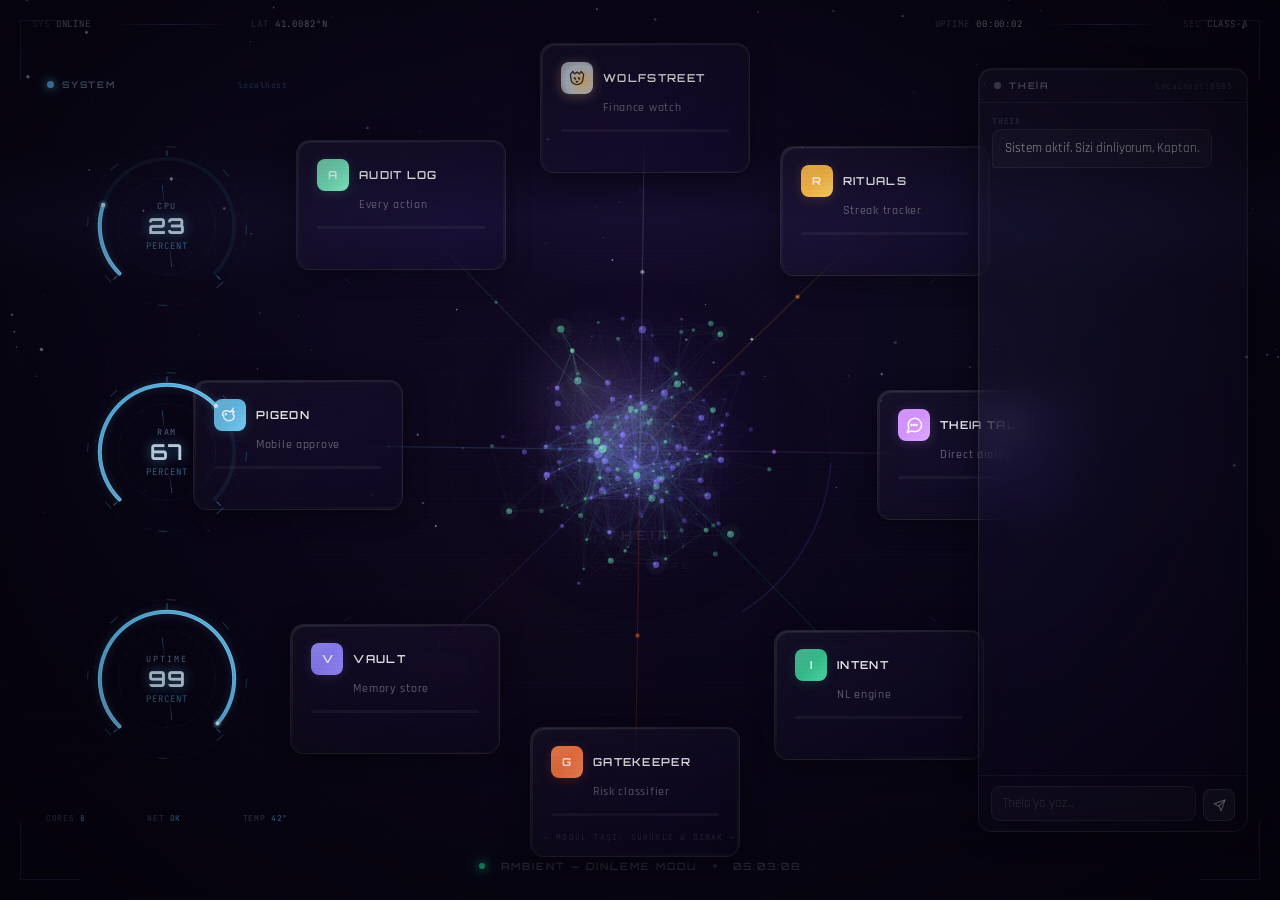
==== commit c987eed8: "Update theia_hud.html" ====
--- a/theia_hud.html
+++ b/theia_hud.html
@@ -10,16 +10,14 @@
 * { margin:0; padding:0; box-sizing:border-box; }
 html, body { width:100%; height:100%; background:#05030a; overflow:hidden; }
 
-/* === CANVAS LAYERS === */
 canvas { position:absolute; top:0; left:0; }
 #bg { z-index:0; }
 #c { z-index:1; }
 #fx { z-index:2; }
 
-/* === OVERLAY === */
 #overlay { position:absolute; top:0; left:0; width:100%; height:100%; pointer-events:none; z-index:10; }
 
-/* === 3D MODULE CARDS === */
+/* 3D MODULE CARDS */
 .mod {
   position:absolute;
   pointer-events:all;
@@ -32,7 +30,7 @@
   backdrop-filter:blur(20px) saturate(1.4);
   -webkit-backdrop-filter:blur(20px) saturate(1.4);
   transition:all 0.45s cubic-bezier(0.23, 1, 0.32, 1);
-  transform:translate(-50%,-50%) perspective(800px) rotateX(0deg) rotateY(0deg);
+  transform: translate(-50%,-50%) translateZ(0px) rotateX(0deg) rotateY(0deg);
   transform-style:preserve-3d;
   box-shadow:
     0 4px 24px rgba(0,0,0,0.4),
@@ -68,7 +66,7 @@
 .mod:hover {
   border-color:rgba(255,255,255,0.18);
   background:linear-gradient(145deg, rgba(255,255,255,0.07) 0%, rgba(255,255,255,0.02) 100%);
-  transform:translate(-50%,-50%) perspective(800px) rotateX(var(--rx,0deg)) rotateY(var(--ry,0deg)) scale(1.06);
+  transform: translate(-50%,-50%) translateZ(40px) rotateX(var(--rx,0deg)) rotateY(var(--ry,0deg)) scale(1.06);
   box-shadow:
     0 8px 40px rgba(0,0,0,0.5),
     0 0 60px var(--glow, rgba(124,110,245,0.15)),
@@ -78,6 +76,7 @@
 .mod.active {
   background:linear-gradient(145deg, rgba(255,255,255,0.1) 0%, rgba(255,255,255,0.03) 100%);
   border-color:var(--col, rgba(124,110,245,0.5));
+  transform: translate(-50%,-50%) translateZ(25px) rotateX(var(--rx,0deg)) rotateY(var(--ry,0deg));
   box-shadow:
     0 0 80px var(--glow, rgba(124,110,245,0.25)),
     0 0 120px var(--glow2, rgba(124,110,245,0.08)),
@@ -90,7 +89,7 @@
   50% { box-shadow:0 0 100px var(--glow, rgba(124,110,245,0.35)), 0 0 160px var(--glow2, rgba(124,110,245,0.12)), inset 0 1px 0 rgba(255,255,255,0.2); }
 }
 
-.mod-header { display:flex; align-items:center; gap:10px; position:relative; z-index:2; }
+.mod-header { display:flex; align-items:center; gap:10px; position:relative; z-index:2; transform:translateZ(15px); }
 .mod-icon {
   width:32px; height:32px;
   border-radius:8px;
@@ -102,12 +101,25 @@
   box-shadow:0 2px 12px var(--glow, rgba(124,110,245,0.4));
   position:relative;
   overflow:hidden;
+  transform:translateZ(5px);
 }
 .mod-icon::after {
   content:'';
   position:absolute; top:0; left:0; right:0; bottom:0;
   background:linear-gradient(135deg, rgba(255,255,255,0.2) 0%, transparent 50%);
 }
+.mod-icon.svg-icon { padding:6px; }
+.mod-icon.svg-icon svg { width:100%; height:100%; color:rgba(255,255,255,0.95); position:relative; z-index:2; }
+
+/* WOLFSTREET — özel iki kontrast renkli arka plan: gümüş post + amber göz */
+#m-wolf .mod-icon {
+  background: radial-gradient(circle at 65% 60%, var(--col2, #E8B86D) 0%, var(--col, #B8C5D6) 55%, #6b7585 100%);
+  box-shadow: 0 2px 12px rgba(232, 184, 109, 0.35), inset 0 0 8px rgba(232, 184, 109, 0.15);
+}
+#m-wolf .mod-icon svg { color: rgba(20, 25, 35, 0.85); }
+#m-wolf .mod-icon::after {
+  background: linear-gradient(135deg, rgba(255,255,255,0.3) 0%, transparent 40%);
+}
 .mod-name {
   font-family:'Orbitron', sans-serif;
   font-size:11px; font-weight:600; letter-spacing:.12em;
@@ -117,6 +129,7 @@
   font-family:'Rajdhani', sans-serif;
   font-size:12px; font-weight:500; color:rgba(255,255,255,0.35);
   margin-top:6px; letter-spacing:.06em; padding-left:42px;
+  transform:translateZ(10px);
 }
 .mod-bar-wrap {
   margin-top:14px;
@@ -125,6 +138,7 @@
   background:rgba(255,255,255,0.05);
   overflow:hidden;
   position:relative;
+  transform:translateZ(10px);
 }
 .mod-bar {
   height:100%; border-radius:2px; width:0%;
@@ -146,10 +160,10 @@
 }
 .mod-stats {
   display:flex; gap:12px; margin-top:10px; padding-left:42px;
-  opacity:0; transform:translateY(4px);
+  opacity:0; transform:translateY(4px) translateZ(10px);
   transition:all 0.35s ease;
 }
-.mod:hover .mod-stats, .mod.active .mod-stats { opacity:1; transform:translateY(0); }
+.mod:hover .mod-stats, .mod.active .mod-stats { opacity:1; transform:translateY(0) translateZ(10px); }
 .mod-stat {
   font-family:'JetBrains Mono', monospace;
   font-size:9px; color:rgba(255,255,255,0.25);
@@ -157,7 +171,7 @@
 }
 .mod-stat span { color:var(--col, rgba(255,255,255,0.5)); font-weight:500; }
 
-/* === STATUS BAR === */
+/* STATUS BAR */
 #statusbar {
   position:absolute; bottom:28px; left:50%; transform:translateX(-50%);
   font-family:'Orbitron', sans-serif;
@@ -181,7 +195,7 @@
   50% { opacity:1; transform:scale(1.3); }
 }
 
-/* === CORE LABEL === */
+/* CORE LABEL */
 #corelabel {
   position:absolute; top:50%; left:50%; transform:translate(-50%,-50%);
   font-family:'Orbitron', sans-serif;
@@ -197,7 +211,7 @@
   font-weight:500;
 }
 
-/* === TOP HUD BAR === */
+/* TOP HUD BAR */
 #hud-top {
   position:absolute; top:0; left:0; right:0;
   height:48px;
@@ -221,7 +235,7 @@
   background:linear-gradient(90deg, transparent, rgba(124,110,245,0.3), transparent);
 }
 
-/* === CORNER DECORATIONS === */
+/* CORNER DECORATIONS */
 .corner {
   position:absolute; width:60px; height:60px;
   pointer-events:none; z-index:20;
@@ -231,7 +245,7 @@
 .corner-bl { bottom:20px; left:20px; border-bottom:1px solid rgba(124,110,245,0.2); border-left:1px solid rgba(124,110,245,0.2); }
 .corner-br { bottom:20px; right:20px; border-bottom:1px solid rgba(124,110,245,0.2); border-right:1px solid rgba(124,110,245,0.2); }
 
-/* === SCANLINE OVERLAY === */
+/* SCANLINE OVERLAY */
 #scanlines {
   position:absolute; top:0; left:0; width:100%; height:100%;
   background:repeating-linear-gradient(
@@ -245,14 +259,14 @@
   opacity:0.5;
 }
 
-/* === VIGNETTE === */
+/* VIGNETTE */
 #vignette {
   position:absolute; top:0; left:0; width:100%; height:100%;
   background:radial-gradient(ellipse at center, transparent 40%, rgba(5,3,10,0.6) 100%);
   pointer-events:none; z-index:90;
 }
 
-/* === CHAT PANEL — aynı dil, modüllerle uyumlu === */
+/* CHAT PANEL */
 #chat-panel {
   position:absolute;
   right:32px; top:68px; bottom:68px;
@@ -376,6 +390,765 @@
 #chat-send:hover { background:rgba(255,255,255,0.1); border-color:rgba(255,255,255,0.2); }
 #chat-send:active { transform:scale(0.95); }
 #chat-send svg { width:13px; height:13px; fill:none; stroke:rgba(255,255,255,0.5); stroke-width:2; stroke-linecap:round; stroke-linejoin:round; }
+
+/* DRAG & DROP */
+.mod.dragging {
+  opacity: 0.35;
+  transform: translate(-50%,-50%) translateZ(0px) scale(0.92) !important;
+  transition: opacity 0.15s, transform 0.15s !important;
+  pointer-events: none;
+  border-color: rgba(255,255,255,0.25) !important;
+  box-shadow: 0 0 40px rgba(124,110,245,0.15) !important;
+}
+.mod.drag-ghost {
+  position: fixed;
+  pointer-events: none;
+  z-index: 9999;
+  transform: translate(-50%,-50%) translateZ(60px) rotateX(4deg) scale(1.08) !important;
+  opacity: 0.92;
+  box-shadow:
+    0 16px 60px rgba(0,0,0,0.6),
+    0 0 80px var(--glow, rgba(124,110,245,0.3)),
+    inset 0 1px 0 rgba(255,255,255,0.15) !important;
+  border-color: rgba(255,255,255,0.3) !important;
+  transition: none !important;
+  cursor: grabbing;
+}
+.mod.drop-target {
+  border-color: rgba(255,255,255,0.35) !important;
+  background: linear-gradient(145deg, rgba(255,255,255,0.1) 0%, rgba(255,255,255,0.04) 100%) !important;
+  box-shadow:
+    0 0 60px var(--glow, rgba(124,110,245,0.3)),
+    inset 0 1px 0 rgba(255,255,255,0.2) !important;
+  transform: translate(-50%,-50%) translateZ(30px) scale(1.05) !important;
+  transition: all 0.2s cubic-bezier(0.23, 1, 0.32, 1) !important;
+}
+.mod { cursor: grab; }
+.mod:active { cursor: grabbing; }
+
+@keyframes swapFlash {
+  0% { box-shadow: 0 0 0 rgba(255,255,255,0); }
+  40% { box-shadow: 0 0 80px rgba(255,255,255,0.3), 0 0 120px var(--glow, rgba(124,110,245,0.4)); }
+  100% { box-shadow: 0 4px 24px rgba(0,0,0,0.4); }
+}
+.mod.swap-flash {
+  animation: swapFlash 0.5s ease-out forwards !important;
+}
+
+#drag-hint {
+  position: absolute;
+  bottom: 58px;
+  left: 50%;
+  transform: translateX(-50%);
+  font-family: 'JetBrains Mono', monospace;
+  font-size: 8px;
+  letter-spacing: .15em;
+  color: rgba(255,255,255,0.12);
+  text-transform: uppercase;
+  pointer-events: none;
+  z-index: 20;
+  opacity: 1;
+  transition: opacity 0.6s;
+}
+#drag-hint.hidden { opacity: 0; }
+
+/* ========== TELEMETRY PANEL (sol taraf — sistem durumu) ========== */
+#telemetry-panel {
+  position:absolute;
+  left:32px; top:68px; bottom:68px;
+  width:270px;
+  display:flex; flex-direction:column;
+  border-radius:14px;
+  border:none;
+  background:transparent;
+  backdrop-filter:none;
+  -webkit-backdrop-filter:none;
+  box-shadow:none;
+  z-index:50;
+  overflow:visible;
+  transition: opacity 0.4s, transform 0.4s;
+}
+
+#tlm-header {
+  padding:11px 15px;
+  border-bottom:none;
+  display:flex; align-items:center; gap:8px;
+  flex-shrink:0;
+}
+#tlm-header-dot {
+  width:7px; height:7px; border-radius:50%;
+  background:#5EC8FF;
+  box-shadow:0 0 8px #5EC8FF, 0 0 16px rgba(94, 200, 255, 0.4);
+  animation:statusPulse 2.5s ease-in-out infinite;
+}
+#tlm-header-title {
+  font-family:'Orbitron', sans-serif;
+  font-size:9px; font-weight:600; letter-spacing:.2em;
+  color:rgba(180, 220, 255, 0.55); text-transform:uppercase;
+}
+#tlm-header-host {
+  margin-left:auto;
+  font-family:'JetBrains Mono', monospace;
+  font-size:8px; color:rgba(94, 200, 255, 0.3);
+  letter-spacing:.06em;
+}
+
+#tlm-body {
+  flex:1;
+  display:flex; flex-direction:column;
+  align-items:center;
+  justify-content:space-around;
+  padding:12px 0;
+  overflow:hidden;
+}
+
+.tlm-gauge {
+  width:160px; height:160px;
+  position:relative;
+  display:flex; align-items:center; justify-content:center;
+}
+.tlm-gauge canvas {
+  position:absolute; top:0; left:0;
+  width:100%; height:100%;
+}
+.tlm-gauge-content {
+  position:relative;
+  z-index:2;
+  text-align:center;
+  pointer-events:none;
+}
+.tlm-gauge-label {
+  font-family:'JetBrains Mono', monospace;
+  font-size:8.5px; letter-spacing:.22em;
+  color:rgba(180, 220, 255, 0.5);
+  text-transform:uppercase;
+  margin-bottom:3px;
+}
+.tlm-gauge-value {
+  font-family:'Orbitron', sans-serif;
+  font-size:22px; font-weight:700;
+  color:rgba(220, 240, 255, 0.95);
+  text-shadow:0 0 12px rgba(94, 200, 255, 0.6);
+  letter-spacing:.04em;
+  line-height:1;
+}
+.tlm-gauge-unit {
+  font-family:'JetBrains Mono', monospace;
+  font-size:9px;
+  color:rgba(94, 200, 255, 0.55);
+  letter-spacing:.1em;
+  margin-top:3px;
+}
+
+#tlm-footer {
+  border-top:none;
+  padding:9px 14px;
+  display:flex; justify-content:space-between;
+  flex-shrink:0;
+}
+.tlm-footer-item {
+  font-family:'JetBrains Mono', monospace;
+  font-size:8px; letter-spacing:.08em;
+  color:rgba(180, 220, 255, 0.3);
+  text-transform:uppercase;
+}
+.tlm-footer-item span {
+  color:rgba(94, 200, 255, 0.7);
+}
+
+/* Workspace açıkken telemetry panel de gizlensin */
+body.ws-open #telemetry-panel {
+  opacity: 0;
+  transform: translateX(-20px);
+  pointer-events: none;
+}
+
+/* Mobile responsive */
+@media (max-width: 900px) {
+  #telemetry-panel { width:200px; left:16px; }
+  .tlm-gauge { width:130px; height:130px; }
+  .tlm-gauge-value { font-size:18px; }
+}
+@media (max-width: 640px) {
+  #telemetry-panel { display:none; }
+}
+
+/* ========== WORKSPACE PANEL (Pattern C) ========== */
+#workspace {
+  position: absolute;
+  top: 68px; bottom: 68px;
+  right: 32px;
+  left: 50%;
+  border-radius: 16px;
+  border: 1px solid rgba(255,255,255,0.1);
+  background: linear-gradient(145deg, rgba(20,15,40,0.85) 0%, rgba(10,8,25,0.92) 100%);
+  backdrop-filter: blur(28px) saturate(1.6);
+  -webkit-backdrop-filter: blur(28px) saturate(1.6);
+  box-shadow:
+    0 8px 60px rgba(0,0,0,0.5),
+    0 0 100px var(--ws-glow, rgba(124,110,245,0.15)),
+    inset 0 1px 0 rgba(255,255,255,0.08);
+  z-index: 60;
+  display: flex;
+  flex-direction: column;
+  overflow: hidden;
+  visibility: hidden;
+  opacity: 0;
+  transform: translateX(40px) scale(0.94);
+  transition:
+    opacity 0.55s cubic-bezier(0.23, 1, 0.32, 1),
+    transform 0.6s cubic-bezier(0.23, 1, 0.32, 1),
+    visibility 0s linear 0.55s;
+  pointer-events: none;
+}
+#workspace.open {
+  visibility: visible;
+  opacity: 1;
+  transform: translateX(0) scale(1);
+  pointer-events: auto;
+  transition:
+    opacity 0.55s cubic-bezier(0.23, 1, 0.32, 1),
+    transform 0.6s cubic-bezier(0.23, 1, 0.32, 1),
+    visibility 0s linear 0s;
+}
+#workspace::before {
+  content: '';
+  position: absolute; top: 0; left: 0; right: 0; bottom: 0;
+  border-radius: 16px; padding: 1.5px;
+  background: linear-gradient(135deg, var(--ws-col, rgba(124,110,245,0.4)) 0%, rgba(255,255,255,0.04) 50%, var(--ws-col, rgba(124,110,245,0.2)) 100%);
+  -webkit-mask: linear-gradient(#fff 0 0) content-box, linear-gradient(#fff 0 0);
+  -webkit-mask-composite: xor; mask-composite: exclude;
+  pointer-events: none; opacity: 0.7;
+}
+
+#ws-header {
+  padding: 16px 20px;
+  border-bottom: 1px solid rgba(255,255,255,0.06);
+  display: flex; align-items: center; gap: 14px;
+  flex-shrink: 0;
+  opacity: 0;
+  transform: translateY(-8px);
+  transition: opacity 0.5s ease 0.15s, transform 0.5s ease 0.15s;
+}
+#workspace.open #ws-header {
+  opacity: 1;
+  transform: translateY(0);
+}
+
+#ws-body {
+  flex: 1;
+  overflow: hidden;
+  display: flex;
+  opacity: 0;
+  transform: translateY(12px);
+  transition: opacity 0.5s ease 0.28s, transform 0.5s ease 0.28s;
+}
+#workspace.open #ws-body {
+  opacity: 1;
+  transform: translateY(0);
+}
+#ws-icon {
+  width: 36px; height: 36px;
+  border-radius: 9px;
+  display: flex; align-items: center; justify-content: center;
+  background: linear-gradient(135deg, var(--ws-col, #7C6EF5) 0%, var(--ws-col2, #5a4fd4) 100%);
+  box-shadow: 0 2px 16px var(--ws-glow, rgba(124,110,245,0.5));
+  font-family: 'Orbitron', sans-serif;
+  font-size: 13px; font-weight: 700;
+  color: rgba(255,255,255,0.95);
+  position: relative;
+  overflow: hidden;
+}
+#ws-icon svg { width: 22px; height: 22px; color: rgba(255,255,255,0.95); }
+#ws-icon::after {
+  content: '';
+  position: absolute; top: 0; left: 0; right: 0; bottom: 0;
+  background: linear-gradient(135deg, rgba(255,255,255,0.25) 0%, transparent 50%);
+}
+#ws-title-wrap { flex: 1; }
+#ws-title {
+  font-family: 'Orbitron', sans-serif;
+  font-size: 14px; font-weight: 700; letter-spacing: .14em;
+  color: rgba(255,255,255,0.95); text-transform: uppercase;
+}
+#ws-sub {
+  font-family: 'Rajdhani', sans-serif;
+  font-size: 12px; color: rgba(255,255,255,0.4);
+  letter-spacing: .04em; margin-top: 2px;
+}
+#ws-close {
+  width: 36px; height: 36px;
+  border-radius: 9px;
+  background: rgba(255,255,255,0.04);
+  border: 1px solid rgba(255,255,255,0.08);
+  cursor: pointer;
+  display: flex; align-items: center; justify-content: center;
+  transition: all 0.2s;
+  flex-shrink: 0;
+}
+#ws-close:hover {
+  background: rgba(232,93,36,0.15);
+  border-color: rgba(232,93,36,0.4);
+  transform: rotate(90deg);
+}
+#ws-close svg { width: 14px; height: 14px; stroke: rgba(255,255,255,0.6); stroke-width: 2; fill: none; stroke-linecap: round; }
+#ws-close:hover svg { stroke: rgba(255,180,140,0.95); }
+
+/* Talk modülü içeriği (sol: history, sağ: chat) */
+.talk-history {
+  width: 220px;
+  border-right: 1px solid rgba(255,255,255,0.05);
+  display: flex; flex-direction: column;
+  flex-shrink: 0;
+}
+.talk-history-header {
+  padding: 14px 16px 10px;
+  font-family: 'Orbitron', sans-serif;
+  font-size: 9px; font-weight: 600; letter-spacing: .18em;
+  color: rgba(255,255,255,0.3); text-transform: uppercase;
+  display: flex; justify-content: space-between; align-items: center;
+}
+.talk-new-btn {
+  background: rgba(199,125,255,0.1);
+  border: 1px solid rgba(199,125,255,0.2);
+  color: rgba(199,125,255,0.9);
+  font-family: 'JetBrains Mono', monospace;
+  font-size: 9px; padding: 4px 8px;
+  border-radius: 5px; cursor: pointer;
+  letter-spacing: .05em;
+  transition: all 0.2s;
+}
+.talk-new-btn:hover {
+  background: rgba(199,125,255,0.2);
+  border-color: rgba(199,125,255,0.4);
+}
+.talk-history-list {
+  flex: 1; overflow-y: auto;
+  padding: 4px 8px 12px;
+  scrollbar-width: thin;
+  scrollbar-color: rgba(255,255,255,0.08) transparent;
+}
+.talk-history-list::-webkit-scrollbar { width: 3px; }
+.talk-history-list::-webkit-scrollbar-thumb { background: rgba(255,255,255,0.08); border-radius: 2px; }
+.history-item {
+  padding: 9px 11px;
+  border-radius: 7px;
+  margin-bottom: 4px;
+  cursor: pointer;
+  border: 1px solid transparent;
+  transition: all 0.2s;
+}
+.history-item:hover {
+  background: rgba(255,255,255,0.04);
+  border-color: rgba(255,255,255,0.06);
+}
+.history-item.active {
+  background: rgba(199,125,255,0.08);
+  border-color: rgba(199,125,255,0.2);
+}
+.history-title {
+  font-family: 'Rajdhani', sans-serif;
+  font-size: 12.5px; font-weight: 500;
+  color: rgba(255,255,255,0.8);
+  white-space: nowrap; overflow: hidden; text-overflow: ellipsis;
+  margin-bottom: 2px;
+}
+.history-meta {
+  font-family: 'JetBrains Mono', monospace;
+  font-size: 9px; color: rgba(255,255,255,0.25);
+  letter-spacing: .04em;
+}
+.history-empty {
+  padding: 20px 14px;
+  text-align: center;
+  font-family: 'Rajdhani', sans-serif;
+  font-size: 11.5px;
+  color: rgba(255,255,255,0.25);
+  font-style: italic;
+}
+
+.talk-main {
+  flex: 1;
+  display: flex; flex-direction: column;
+  min-width: 0;
+}
+.talk-messages {
+  flex: 1; overflow-y: auto;
+  padding: 18px 22px;
+  display: flex; flex-direction: column; gap: 14px;
+  scrollbar-width: thin;
+  scrollbar-color: rgba(255,255,255,0.08) transparent;
+}
+.talk-messages::-webkit-scrollbar { width: 3px; }
+.talk-messages::-webkit-scrollbar-thumb { background: rgba(255,255,255,0.08); border-radius: 2px; }
+.talk-msg { display: flex; flex-direction: column; gap: 4px; max-width: 78%; animation: msgIn 0.3s ease-out; }
+.talk-msg.user { align-self: flex-end; }
+.talk-msg.theia { align-self: flex-start; }
+.talk-msg-label {
+  font-family: 'JetBrains Mono', monospace;
+  font-size: 9px; letter-spacing: .12em; text-transform: uppercase;
+  color: rgba(255,255,255,0.25);
+}
+.talk-msg.user .talk-msg-label { text-align: right; }
+.talk-msg-bubble {
+  padding: 11px 15px; border-radius: 12px;
+  font-family: 'Rajdhani', sans-serif;
+  font-size: 14px; line-height: 1.55;
+  color: rgba(255,255,255,0.85);
+  word-break: break-word;
+}
+.talk-msg.user .talk-msg-bubble {
+  background: rgba(199,125,255,0.1);
+  border: 1px solid rgba(199,125,255,0.2);
+  border-bottom-right-radius: 4px;
+}
+.talk-msg.theia .talk-msg-bubble {
+  background: rgba(255,255,255,0.04);
+  border: 1px solid rgba(255,255,255,0.07);
+  border-bottom-left-radius: 4px;
+}
+
+.talk-input-area {
+  padding: 14px 18px 16px;
+  border-top: 1px solid rgba(255,255,255,0.06);
+  display: flex; gap: 10px; align-items: flex-end;
+  flex-shrink: 0;
+}
+.talk-input {
+  flex: 1;
+  background: rgba(255,255,255,0.03);
+  border: 1px solid rgba(255,255,255,0.08);
+  border-radius: 10px;
+  padding: 11px 14px;
+  font-family: 'Rajdhani', sans-serif;
+  font-size: 14px; color: rgba(255,255,255,0.85);
+  resize: none; outline: none;
+  max-height: 120px; min-height: 42px;
+  line-height: 1.45;
+  transition: border-color 0.2s;
+  scrollbar-width: none;
+}
+.talk-input::placeholder { color: rgba(255,255,255,0.22); }
+.talk-input:focus { border-color: rgba(199,125,255,0.35); }
+.talk-send {
+  width: 42px; height: 42px; border-radius: 10px;
+  background: linear-gradient(135deg, rgba(199,125,255,0.2) 0%, rgba(199,125,255,0.08) 100%);
+  border: 1px solid rgba(199,125,255,0.3);
+  cursor: pointer; flex-shrink: 0;
+  display: flex; align-items: center; justify-content: center;
+  transition: all 0.2s;
+}
+.talk-send:hover {
+  background: linear-gradient(135deg, rgba(199,125,255,0.3) 0%, rgba(199,125,255,0.15) 100%);
+  border-color: rgba(199,125,255,0.5);
+  transform: translateY(-1px);
+}
+.talk-send svg { width: 16px; height: 16px; fill: none; stroke: rgba(255,255,255,0.85); stroke-width: 2; stroke-linecap: round; stroke-linejoin: round; }
+
+/* ========== WOLFSTREET WORKSPACE ========== */
+.wolf-content {
+  flex: 1;
+  display: flex; flex-direction: column;
+  overflow: hidden;
+  padding: 0;
+}
+.wolf-summary-bar {
+  display: flex;
+  gap: 12px;
+  padding: 16px 20px;
+  border-bottom: 1px solid rgba(255,255,255,0.05);
+  flex-shrink: 0;
+}
+.wolf-summary-card {
+  flex: 1;
+  padding: 12px 14px;
+  background: rgba(255,255,255,0.02);
+  border: 1px solid rgba(255,255,255,0.06);
+  border-radius: 9px;
+  min-width: 0;
+}
+.wolf-summary-card.urgent {
+  background: linear-gradient(135deg, rgba(232, 184, 109, 0.08) 0%, rgba(232, 184, 109, 0.02) 100%);
+  border-color: rgba(232, 184, 109, 0.25);
+}
+.wolf-summary-label {
+  font-family: 'JetBrains Mono', monospace;
+  font-size: 8.5px; letter-spacing: .15em; text-transform: uppercase;
+  color: rgba(255,255,255,0.35); margin-bottom: 5px;
+}
+.wolf-summary-value {
+  font-family: 'Orbitron', sans-serif;
+  font-size: 17px; font-weight: 700;
+  color: rgba(255,255,255,0.92);
+}
+.wolf-summary-card.urgent .wolf-summary-value {
+  color: #E8B86D;
+}
+.wolf-summary-sub {
+  font-family: 'Rajdhani', sans-serif;
+  font-size: 11px; color: rgba(255,255,255,0.4);
+  margin-top: 3px;
+}
+
+.wolf-tabs {
+  display: flex;
+  gap: 2px;
+  padding: 0 20px;
+  border-bottom: 1px solid rgba(255,255,255,0.05);
+  flex-shrink: 0;
+}
+.wolf-tab {
+  padding: 10px 16px;
+  background: transparent;
+  border: none;
+  border-bottom: 2px solid transparent;
+  color: rgba(255,255,255,0.4);
+  font-family: 'Orbitron', sans-serif;
+  font-size: 9.5px; font-weight: 600; letter-spacing: .15em;
+  text-transform: uppercase;
+  cursor: pointer;
+  transition: all 0.2s;
+}
+.wolf-tab:hover { color: rgba(255,255,255,0.7); }
+.wolf-tab.active {
+  color: #E8B86D;
+  border-bottom-color: #E8B86D;
+}
+
+.wolf-list {
+  flex: 1;
+  overflow-y: auto;
+  padding: 14px 20px 20px;
+  scrollbar-width: thin;
+  scrollbar-color: rgba(255,255,255,0.08) transparent;
+}
+.wolf-list::-webkit-scrollbar { width: 3px; }
+.wolf-list::-webkit-scrollbar-thumb { background: rgba(255,255,255,0.08); border-radius: 2px; }
+
+.invoice-row {
+  display: flex;
+  align-items: center;
+  gap: 14px;
+  padding: 12px 14px;
+  margin-bottom: 6px;
+  background: rgba(255,255,255,0.02);
+  border: 1px solid rgba(255,255,255,0.05);
+  border-radius: 9px;
+  transition: all 0.2s;
+}
+.invoice-row:hover {
+  background: rgba(255,255,255,0.04);
+  border-color: rgba(255,255,255,0.1);
+}
+.invoice-row.urgent {
+  border-color: rgba(232, 184, 109, 0.3);
+  background: linear-gradient(90deg, rgba(232, 184, 109, 0.06) 0%, rgba(255,255,255,0.02) 100%);
+}
+.invoice-row.overdue {
+  border-color: rgba(232, 93, 36, 0.4);
+  background: linear-gradient(90deg, rgba(232, 93, 36, 0.08) 0%, rgba(255,255,255,0.02) 100%);
+}
+.invoice-icon {
+  width: 32px; height: 32px;
+  border-radius: 7px;
+  background: rgba(255,255,255,0.05);
+  display: flex; align-items: center; justify-content: center;
+  font-family: 'Orbitron', sans-serif;
+  font-size: 10px; font-weight: 700;
+  color: rgba(255,255,255,0.7);
+  flex-shrink: 0;
+}
+.invoice-main { flex: 1; min-width: 0; }
+.invoice-name {
+  font-family: 'Rajdhani', sans-serif;
+  font-size: 13.5px; font-weight: 600;
+  color: rgba(255,255,255,0.85);
+  margin-bottom: 2px;
+}
+.invoice-meta {
+  font-family: 'JetBrains Mono', monospace;
+  font-size: 9.5px; color: rgba(255,255,255,0.35);
+  letter-spacing: .03em;
+}
+.invoice-amount {
+  font-family: 'Orbitron', sans-serif;
+  font-size: 14px; font-weight: 600;
+  color: rgba(255,255,255,0.9);
+  text-align: right;
+  flex-shrink: 0;
+}
+.invoice-due {
+  font-family: 'JetBrains Mono', monospace;
+  font-size: 9px;
+  color: rgba(255,255,255,0.4);
+  text-align: right;
+  margin-top: 2px;
+  letter-spacing: .04em;
+}
+.invoice-row.urgent .invoice-due { color: #E8B86D; }
+.invoice-row.overdue .invoice-due { color: #ff8a5c; }
+
+.wolf-empty-banner {
+  margin: 16px 20px;
+  padding: 14px 18px;
+  background: linear-gradient(135deg, rgba(184, 197, 214, 0.05) 0%, rgba(232, 184, 109, 0.04) 100%);
+  border: 1px dashed rgba(232, 184, 109, 0.2);
+  border-radius: 10px;
+  display: flex;
+  align-items: center;
+  gap: 12px;
+}
+.wolf-empty-banner-icon {
+  width: 24px; height: 24px;
+  flex-shrink: 0;
+  color: rgba(232, 184, 109, 0.7);
+}
+.wolf-empty-banner-text {
+  font-family: 'Rajdhani', sans-serif;
+  font-size: 12.5px;
+  color: rgba(255,255,255,0.55);
+  line-height: 1.5;
+}
+.wolf-empty-banner-text strong {
+  color: #E8B86D;
+  font-weight: 600;
+}
+
+/* Iskelet panel (diğer modüller için) */
+.skeleton-content {
+  flex: 1;
+  display: flex; align-items: center; justify-content: center;
+  flex-direction: column;
+  padding: 40px;
+}
+.skeleton-icon {
+  width: 80px; height: 80px;
+  border-radius: 18px;
+  background: linear-gradient(135deg, var(--ws-col, #7C6EF5) 0%, var(--ws-col2, #5a4fd4) 100%);
+  box-shadow: 0 8px 40px var(--ws-glow, rgba(124,110,245,0.4));
+  display: flex; align-items: center; justify-content: center;
+  font-family: 'Orbitron', sans-serif;
+  font-size: 32px; font-weight: 700;
+  color: rgba(255,255,255,0.95);
+  margin-bottom: 24px;
+  position: relative; overflow: hidden;
+  animation: skeletonPulse 3s ease-in-out infinite;
+}
+.skeleton-icon svg { width: 44px; height: 44px; color: rgba(255,255,255,0.95); }
+.skeleton-icon::after {
+  content: '';
+  position: absolute; top: 0; left: 0; right: 0; bottom: 0;
+  background: linear-gradient(135deg, rgba(255,255,255,0.25) 0%, transparent 60%);
+}
+@keyframes skeletonPulse {
+  0%, 100% { transform: scale(1); box-shadow: 0 8px 40px var(--ws-glow, rgba(124,110,245,0.4)); }
+  50% { transform: scale(1.04); box-shadow: 0 12px 60px var(--ws-glow, rgba(124,110,245,0.55)); }
+}
+.skeleton-title {
+  font-family: 'Orbitron', sans-serif;
+  font-size: 22px; font-weight: 700; letter-spacing: .2em;
+  color: rgba(255,255,255,0.9); text-transform: uppercase;
+  margin-bottom: 8px;
+}
+.skeleton-sub {
+  font-family: 'Rajdhani', sans-serif;
+  font-size: 14px; color: rgba(255,255,255,0.4);
+  letter-spacing: .06em; margin-bottom: 28px;
+}
+.skeleton-tag {
+  font-family: 'JetBrains Mono', monospace;
+  font-size: 10px; letter-spacing: .25em;
+  color: rgba(255,255,255,0.35); text-transform: uppercase;
+  padding: 8px 18px;
+  border: 1px solid rgba(255,255,255,0.1);
+  border-radius: 20px;
+  background: rgba(255,255,255,0.03);
+  margin-bottom: 32px;
+}
+.skeleton-stats {
+  display: flex; gap: 24px;
+  margin-top: 8px;
+}
+.skeleton-stat {
+  text-align: center;
+  padding: 14px 22px;
+  background: rgba(255,255,255,0.02);
+  border: 1px solid rgba(255,255,255,0.06);
+  border-radius: 10px;
+  min-width: 100px;
+}
+.skeleton-stat-value {
+  font-family: 'Orbitron', sans-serif;
+  font-size: 18px; font-weight: 700;
+  color: var(--ws-col, rgba(124,110,245,0.9));
+  margin-bottom: 4px;
+}
+.skeleton-stat-label {
+  font-family: 'JetBrains Mono', monospace;
+  font-size: 9px; letter-spacing: .12em;
+  color: rgba(255,255,255,0.3); text-transform: uppercase;
+}
+
+/* Workspace açıkken merkez küre küçülür ve sola kayar */
+body.ws-open #c, body.ws-open #fx {
+  transform-origin: 50% 50%;
+  transform: translateX(-12%) scale(0.85);
+  transition: transform 0.65s cubic-bezier(0.23, 1, 0.32, 1);
+}
+#c, #fx {
+  transition: transform 0.65s cubic-bezier(0.23, 1, 0.32, 1);
+}
+body.ws-open #corelabel {
+  transition: transform 0.65s cubic-bezier(0.23, 1, 0.32, 1), opacity 0.5s;
+  transform: translate(-50%, -50%) translateX(-12%) scale(0.85);
+  opacity: 0.4;
+}
+#corelabel {
+  transition: transform 0.65s cubic-bezier(0.23, 1, 0.32, 1), opacity 0.5s;
+}
+
+/* Workspace açıkken sağ chat panel'i gizle */
+body.ws-open #chat-panel {
+  opacity: 0;
+  transform: translateX(20px);
+  pointer-events: none;
+  transition: opacity 0.4s, transform 0.4s;
+}
+#chat-panel { transition: opacity 0.4s, transform 0.4s; }
+
+/* Workspace açıkken aktif olmayan modüller soluklaşsın (hareket korunur) */
+body.ws-open .mod:not(.active) {
+  opacity: 0.3;
+  transition: opacity 0.5s;
+}
+body.ws-open .mod.active {
+  z-index: 70;
+}
+
+/* MOBILE RESPONSIVE */
+@media (max-width: 900px) {
+  #chat-panel { width: 240px; right: 16px; top: 60px; bottom: 60px; }
+  #workspace { left: 16px; right: 16px; top: 60px; bottom: 60px; }
+  body.ws-open #chat-panel { display: none; }
+  .talk-history { width: 160px; }
+}
+@media (max-width: 640px) {
+  #chat-panel {
+    width: auto; left: 12px; right: 12px;
+    top: auto; bottom: 12px;
+    height: 220px;
+  }
+  #hud-top { padding: 0 14px; height: 40px; font-size: 8px; }
+  .hud-line { width: 60px; }
+  #workspace { left: 8px; right: 8px; top: 50px; bottom: 50px; }
+  .talk-history { width: 130px; }
+  .talk-history-list { padding: 4px; }
+  .history-item { padding: 7px 9px; }
+  .history-title { font-size: 11.5px; }
+  .talk-messages { padding: 12px 14px; }
+  .talk-msg { max-width: 90%; }
+  .talk-input-area { padding: 10px 12px; }
+}
 </style>
 </head>
 <body>
@@ -386,13 +1159,11 @@
 <div id="scanlines"></div>
 <div id="vignette"></div>
 
-<!-- Corner decorations -->
 <div class="corner corner-tl"></div>
 <div class="corner corner-tr"></div>
 <div class="corner corner-bl"></div>
 <div class="corner corner-br"></div>
 
-<!-- Top HUD -->
 <div id="hud-top">
   <div class="hud-left">
     <div class="hud-item">SYS <span>ONLINE</span></div>
@@ -408,7 +1179,46 @@
 
 <div id="overlay"></div>
 
-<!-- Chat Panel -->
+<!-- TELEMETRY PANEL (sol — sistem durumu) -->
+<div id="telemetry-panel">
+  <div id="tlm-header">
+    <div id="tlm-header-dot"></div>
+    <div id="tlm-header-title">System</div>
+    <div id="tlm-header-host">localhost</div>
+  </div>
+  <div id="tlm-body">
+    <div class="tlm-gauge">
+      <canvas id="gauge-cpu" width="320" height="320"></canvas>
+      <div class="tlm-gauge-content">
+        <div class="tlm-gauge-label">CPU</div>
+        <div class="tlm-gauge-value" id="cpu-value">0</div>
+        <div class="tlm-gauge-unit">PERCENT</div>
+      </div>
+    </div>
+    <div class="tlm-gauge">
+      <canvas id="gauge-ram" width="320" height="320"></canvas>
+      <div class="tlm-gauge-content">
+        <div class="tlm-gauge-label">RAM</div>
+        <div class="tlm-gauge-value" id="ram-value">0</div>
+        <div class="tlm-gauge-unit">PERCENT</div>
+      </div>
+    </div>
+    <div class="tlm-gauge">
+      <canvas id="gauge-up" width="320" height="320"></canvas>
+      <div class="tlm-gauge-content">
+        <div class="tlm-gauge-label">UPTIME</div>
+        <div class="tlm-gauge-value" id="up-value">100</div>
+        <div class="tlm-gauge-unit">PERCENT</div>
+      </div>
+    </div>
+  </div>
+  <div id="tlm-footer">
+    <div class="tlm-footer-item">CORES <span id="tlm-cores">8</span></div>
+    <div class="tlm-footer-item">NET <span id="tlm-net">OK</span></div>
+    <div class="tlm-footer-item">TEMP <span id="tlm-temp">42°</span></div>
+  </div>
+</div>
+
 <div id="chat-panel">
   <div id="chat-header">
     <div id="chat-header-dot"></div>
@@ -429,6 +1239,25 @@
   </div>
 </div>
 
+<div id="drag-hint">— MODÜL TAŞI: SÜRÜKLE & BIRAK —</div>
+
+<!-- WORKSPACE PANEL (Pattern C — modüle tıklayınca açılır) -->
+<div id="workspace">
+  <div id="ws-header">
+    <div id="ws-icon"></div>
+    <div id="ws-title-wrap">
+      <div id="ws-title">MODULE</div>
+      <div id="ws-sub">subtitle</div>
+    </div>
+    <button id="ws-close" title="Kapat (Esc)">
+      <svg viewBox="0 0 24 24"><line x1="18" y1="6" x2="6" y2="18"/><line x1="6" y1="6" x2="18" y2="18"/></svg>
+    </button>
+  </div>
+  <div id="ws-body">
+    <!-- İçerik dinamik olarak buraya yüklenir -->
+  </div>
+</div>
+
 <div id="statusbar">
   <div class="pulse-dot"></div>
   AMBIENT — DİNLEME MODU
@@ -454,18 +1283,28 @@
 let ambientT = 0;
 let mouseX = 0, mouseY = 0;
 
+// SVG iconları — modül için
+const ICONS = {
+  pigeon: '<svg viewBox="0 0 24 24" fill="none" stroke="currentColor" stroke-width="1.8" stroke-linecap="round" stroke-linejoin="round"><path d="M3 12c0-3 2-5 5-5 1.5 0 3 .5 4 1.5L14 7l3 1-2 2 2 3c0 3-2 6-6 6-4 0-7-3-7-7z"/><circle cx="7" cy="11" r=".6" fill="currentColor"/><path d="M14 7l2-3"/></svg>',
+  talk:   '<svg viewBox="0 0 24 24" fill="none" stroke="currentColor" stroke-width="1.8" stroke-linecap="round" stroke-linejoin="round"><path d="M21 12a8 8 0 0 1-11.5 7.2L4 21l1.8-5.5A8 8 0 1 1 21 12z"/><circle cx="9" cy="12" r=".7" fill="currentColor"/><circle cx="12" cy="12" r=".7" fill="currentColor"/><circle cx="15" cy="12" r=".7" fill="currentColor"/></svg>',
+  wolf:   '<svg viewBox="0 0 24 24" fill="none" stroke="currentColor" stroke-width="1.6" stroke-linecap="round" stroke-linejoin="round"><path d="M4 8 L7 4 L9 7 L12 5 L15 7 L17 4 L20 8 L19 14 C19 17 16 20 12 20 C8 20 5 17 5 14 Z"/><path d="M9 12 L10 13" stroke-width="2.2"/><path d="M14 12 L15 13" stroke-width="2.2"/><path d="M11 16 L12 17 L13 16"/></svg>',
+};
+
 const MODS = [
-  { id:'vault',    name:'VAULT',       sub:'Memory store',    col:'#7C6EF5', col2:'#9b8fff', angle:210, icon:'V', stats:'8.2TB / 12TB' },
-  { id:'guard',    name:'GATEKEEPER',  sub:'Risk classifier', col:'#E85D24', col2:'#ff8a5c', angle:150, icon:'G', stats:'Threat: LOW' },
-  { id:'intent',   name:'INTENT',      sub:'NL engine',       col:'#1D9E75', col2:'#4dd4a0', angle: 90, icon:'I', stats:'Latency: 42ms' },
-  { id:'ritual',   name:'RITUALS',     sub:'Streak tracker',  col:'#EF9F27', col2:'#ffd166', angle: 30, icon:'R', stats:'Day 47 / 365' },
-  { id:'audit',    name:'AUDIT LOG',   sub:'Every action',    col:'#5DCAA5', col2:'#8effd4', angle:330, icon:'A', stats:'1,247 events' },
-  { id:'telegram', name:'TELEGRAM',    sub:'Mobile approve',  col:'#4FA8D5', col2:'#7dd3fc', angle:270, icon:'T', stats:'Bot: Online' },
+  { id:'wolf',     name:'WOLFSTREET',  sub:'Finance watch',   col:'#B8C5D6', col2:'#E8B86D', angle:  0, icon:ICONS.wolf,    stats:'₺2.847 / 14 gün', svgIcon:true },
+  { id:'ritual',   name:'RITUALS',     sub:'Streak tracker',  col:'#EF9F27', col2:'#ffd166', angle: 45, icon:'R',           stats:'Day 47 / 365' },
+  { id:'talk',     name:'THEIA TALK',  sub:'Direct dialog',   col:'#C77DFF', col2:'#e0aaff', angle: 90, icon:ICONS.talk,    stats:'Claude Sonnet 4.6', svgIcon:true },
+  { id:'intent',   name:'INTENT',      sub:'NL engine',       col:'#1D9E75', col2:'#4dd4a0', angle:135, icon:'I',           stats:'Latency: 42ms' },
+  { id:'guard',    name:'GATEKEEPER',  sub:'Risk classifier', col:'#E85D24', col2:'#ff8a5c', angle:180, icon:'G',           stats:'Threat: LOW' },
+  { id:'vault',    name:'VAULT',       sub:'Memory store',    col:'#7C6EF5', col2:'#9b8fff', angle:225, icon:'V',           stats:'8.2TB / 12TB' },
+  { id:'pigeon',   name:'PIGEON',      sub:'Mobile approve',  col:'#4FA8D5', col2:'#7dd3fc', angle:270, icon:ICONS.pigeon,  stats:'Bot: Online', svgIcon:true },
+  { id:'audit',    name:'AUDIT LOG',   sub:'Every action',    col:'#5DCAA5', col2:'#8effd4', angle:315, icon:'A',           stats:'1,247 events' },
 ];
 
 let nodes = [], synapses = [];
 let stars = [];
 let shockwaves = [];
+let pulseRings = []; // für kontinuierliche Pulse
 
 function hex2rgb(h) {
   return [parseInt(h.slice(1,3),16), parseInt(h.slice(3,5),16), parseInt(h.slice(5,7),16)];
@@ -486,8 +1325,6 @@
 /* ========== BACKGROUND ========== */
 function drawBg() {
   bc.clearRect(0, 0, W, H);
-
-  // Deep space gradient
   const g = bc.createRadialGradient(cx, cy * 0.6, 0, cx, cy, Math.max(W, H));
   g.addColorStop(0, '#120a25');
   g.addColorStop(0.3, '#0a0618');
@@ -496,7 +1333,6 @@
   bc.fillStyle = g;
   bc.fillRect(0, 0, W, H);
 
-  // Nebula clouds
   const nebulaColors = [
     { x: cx * 0.3, y: cy * 0.4, r: Math.max(W,H)*0.4, col: 'rgba(124,110,245,0.03)' },
     { x: cx * 1.6, y: cy * 0.7, r: Math.max(W,H)*0.35, col: 'rgba(93,202,165,0.02)' },
@@ -510,7 +1346,6 @@
     bc.fillRect(0, 0, W, H);
   });
 
-  // Perspective grid floor
   const vx = cx, vy = cy * 0.42;
   bc.strokeStyle = 'rgba(124,110,245,0.04)';
   bc.lineWidth = 0.5;
@@ -526,7 +1361,6 @@
     bc.beginPath(); bc.moveTo(vx, vy); bc.lineTo(tx, H); bc.stroke();
   }
 
-  // Horizon glow
   const hg = bc.createLinearGradient(0, vy - 40, 0, vy + 100);
   hg.addColorStop(0, 'rgba(124,110,245,0)');
   hg.addColorStop(0.5, 'rgba(124,110,245,0.05)');
@@ -535,7 +1369,7 @@
   bc.fillRect(0, vy - 40, W, 140);
 }
 
-/* ========== STARS ========== */
+/* ========== STARS with parallax ========== */
 function buildStars() {
   stars = [];
   for (let i = 0; i < 200; i++) {
@@ -555,20 +1389,25 @@
     s.twinkle += s.speed;
     const alpha = (Math.sin(s.twinkle) + 1) * 0.5 * (0.3 + s.depth * 0.5);
     const size = s.size * (0.5 + s.depth * 0.5);
-    ctx.beginPath(); ctx.arc(s.x, s.y, size, 0, Math.PI*2);
+    // Parallax durch Maus
+    const shiftX = (mouseX - cx) * s.depth * 0.008;
+    const shiftY = (mouseY - cy) * s.depth * 0.008;
+    const sx = s.x + shiftX;
+    const sy = s.y + shiftY;
+
+    ctx.beginPath(); ctx.arc(sx, sy, size, 0, Math.PI*2);
     ctx.fillStyle = `rgba(220,210,255,${alpha})`; ctx.fill();
 
-    // Cross sparkle for bright stars
     if (s.depth > 0.8 && Math.sin(s.twinkle) > 0.7) {
       ctx.strokeStyle = `rgba(220,210,255,${alpha * 0.3})`;
       ctx.lineWidth = 0.3;
-      ctx.beginPath(); ctx.moveTo(s.x - size*3, s.y); ctx.lineTo(s.x + size*3, s.y); ctx.stroke();
-      ctx.beginPath(); ctx.moveTo(s.x, s.y - size*3); ctx.lineTo(s.x, s.y + size*3); ctx.stroke();
+      ctx.beginPath(); ctx.moveTo(sx - size*3, sy); ctx.lineTo(sx + size*3, sy); ctx.stroke();
+      ctx.beginPath(); ctx.moveTo(sx, sy - size*3); ctx.lineTo(sx, sy + size*3); ctx.stroke();
     }
   });
 }
 
-/* ========== MODULES ========== */
+/* ========== MODULES (with rotation) ========== */
 function layoutMods() {
   const orb = Math.min(W, H) * 0.38;
   MODS.forEach(m => {
@@ -580,9 +1419,10 @@
       el = document.createElement('div');
       el.className = 'mod';
       el.id = 'm-' + m.id;
+      const iconContent = m.svgIcon ? m.icon : m.icon;
       el.innerHTML = `
         <div class="mod-header">
-          <div class="mod-icon">${m.icon}</div>
+          <div class="mod-icon ${m.svgIcon ? 'svg-icon' : ''}">${iconContent}</div>
           <div class="mod-name">${m.name}</div>
         </div>
         <div class="mod-sub">${m.sub}</div>
@@ -593,7 +1433,11 @@
       el.style.setProperty('--col2', m.col2);
       el.style.setProperty('--glow', m.col + '33');
       el.style.setProperty('--glow2', m.col + '15');
-      el.addEventListener('click', () => activateMod(m));
+      el.addEventListener('click', (e) => {
+        if (dragState && dragState.dragging) return;
+        activateMod(m);
+        openWorkspace(m);
+      });
       el.addEventListener('mousemove', (e) => {
         const rect = el.getBoundingClientRect();
         const x = (e.clientX - rect.left) / rect.width * 100;
@@ -616,6 +1460,137 @@
   });
 }
 
+function updateModuleRotation() {
+  // Yavaşça döndür
+  const speed = 0.0008; // radyan/frame
+  MODS.forEach(m => { m.angle += speed * 180 / Math.PI; }); // derece cinsinden artış
+  layoutMods();
+}
+
+/* ========== DRAG & DROP (aynı, translateZ eklendi) ========== */
+let dragState = null;
+
+function initDragDrop() {
+  document.addEventListener('mousedown', onDragStart);
+  document.addEventListener('mousemove', onDragMove);
+  document.addEventListener('mouseup',   onDragEnd);
+
+  document.addEventListener('touchstart', (e) => {
+    const t = e.touches[0];
+    onDragStart({ clientX: t.clientX, clientY: t.clientY, target: e.target });
+  }, { passive: true });
+
+  document.addEventListener('touchmove', (e) => {
+    if (!dragState) return;
+    e.preventDefault();
+    const t = e.touches[0];
+    onDragMove({ clientX: t.clientX, clientY: t.clientY });
+  }, { passive: false });
+
+  document.addEventListener('touchend', (e) => {
+    if (!dragState) return;
+    const t = e.changedTouches[0];
+    onDragEnd({ clientX: t.clientX, clientY: t.clientY });
+  });
+}
+
+function onDragStart(e) {
+  const el = e.target.closest('.mod');
+  if (!el) return;
+  const mod = MODS.find(m => el.id === 'm-' + m.id);
+  if (!mod) return;
+
+  dragState = { mod, el, startX: e.clientX, startY: e.clientY, dragging: false, ghost: null };
+}
+
+function onDragMove(e) {
+  if (!dragState) return;
+  const dx = e.clientX - dragState.startX;
+  const dy = e.clientY - dragState.startY;
+  if (!dragState.dragging && Math.sqrt(dx*dx + dy*dy) < 6) return;
+
+  if (!dragState.dragging) {
+    dragState.dragging = true;
+    document.getElementById('drag-hint')?.classList.add('hidden');
+    dragState.el.classList.add('dragging');
+    const ghost = dragState.el.cloneNode(true);
+    ghost.id = 'drag-ghost-el';
+    ghost.classList.remove('dragging', 'active');
+    ghost.classList.add('drag-ghost');
+    ghost.style.width = dragState.el.offsetWidth + 'px';
+    const m = dragState.mod;
+    ghost.style.setProperty('--col',  m.col);
+    ghost.style.setProperty('--col2', m.col2);
+    ghost.style.setProperty('--glow', m.col + '55');
+    document.body.appendChild(ghost);
+    dragState.ghost = ghost;
+  }
+
+  dragState.ghost.style.left = e.clientX + 'px';
+  dragState.ghost.style.top  = e.clientY + 'px';
+
+  document.querySelectorAll('.mod').forEach(el => el.classList.remove('drop-target'));
+  const nearest = getNearestMod(e.clientX, e.clientY, dragState.mod);
+  if (nearest) {
+    document.getElementById('m-' + nearest.id)?.classList.add('drop-target');
+  }
+}
+
+function onDragEnd(e) {
+  if (!dragState) return;
+  if (dragState.dragging) {
+    if (dragState.ghost) dragState.ghost.remove();
+    dragState.el.classList.remove('dragging');
+    document.querySelectorAll('.mod').forEach(el => el.classList.remove('drop-target'));
+    const target = getNearestMod(e.clientX, e.clientY, dragState.mod);
+    if (target && target !== dragState.mod) {
+      swapMods(dragState.mod, target);
+    }
+  }
+  dragState = null;
+}
+
+function getNearestMod(mx, my, excludeMod) {
+  let best = null, bestDist = Infinity;
+  MODS.forEach(m => {
+    if (m === excludeMod) return;
+    const el = document.getElementById('m-' + m.id);
+    if (!el) return;
+    const rect = el.getBoundingClientRect();
+    const cx2 = rect.left + rect.width / 2;
+    const cy2 = rect.top  + rect.height / 2;
+    const d = Math.sqrt((mx - cx2)**2 + (my - cy2)**2);
+    if (d < bestDist && d < 160) { bestDist = d; best = m; }
+  });
+  return best;
+}
+
+function swapMods(a, b) {
+  const tmp = a.angle;
+  a.angle = b.angle;
+  b.angle = tmp;
+  layoutMods();
+
+  setTimeout(() => {
+    ['m-' + a.id, 'm-' + b.id].forEach(id => {
+      const el = document.getElementById(id);
+      if (!el) return;
+      el.classList.remove('swap-flash');
+      void el.offsetWidth;
+      el.classList.add('swap-flash');
+      el.addEventListener('animationend', () => el.classList.remove('swap-flash'), { once: true });
+    });
+    const elA = document.getElementById('m-' + a.id);
+    const elB = document.getElementById('m-' + b.id);
+    if (elA && elB) {
+      const rA = elA.getBoundingClientRect();
+      const rB = elB.getBoundingClientRect();
+      addShockwave((rA.left + rA.right) / 2, (rA.top + rA.bottom) / 2, a.col);
+      addShockwave((rB.left + rB.right) / 2, (rB.top + rB.bottom) / 2, b.col);
+    }
+  }, 50);
+}
+
 /* ========== NODES & SYNAPSES ========== */
 function buildNodes() {
   nodes = [];
@@ -652,7 +1627,7 @@
   }
 }
 
-/* ========== SHOCKWAVE ========== */
+/* ========== SHOCKWAVE & PULSE RINGS ========== */
 function addShockwave(x, y, col) {
   shockwaves.push({ x, y, r: 0, maxR: R * 2.5, alpha: 1, col, speed: 3 });
 }
@@ -673,12 +1648,16 @@
   });
 }
 
+// Periyodik merkez pulse — sıklık x2
+function spawnPulseRing() {
+  addShockwave(cx, cy, '#7C6EF5');
+}
+setInterval(spawnPulseRing, 1900);
+
 /* ========== ACTIVATION ========== */
 function activateMod(m) {
   activeModule = m;
-  document.querySelectorAll('.mod').forEach(e => {
-    e.classList.remove('active');
-  });
+  document.querySelectorAll('.mod').forEach(e => e.classList.remove('active'));
   const el = document.getElementById('m-' + m.id);
   el.classList.add('active');
 
@@ -693,23 +1672,20 @@
     <span style="color:${m.col}88">${m.stats}</span>
   `;
 
-  // Shockwave
   addShockwave(cx, cy, m.col);
 
-  // inbound particles
-  for (let k = 0; k < 18; k++) {
+  for (let k = 0; k < 36; k++) {
     const tn = nodes[Math.floor(Math.random() * nodes.length)];
     particles.push({
       x: m.bx, y: m.by,
       tx: tn.x, ty: tn.y,
       prog: 0, speed: .016 + Math.random() * .012,
-      col: m.col, node: tn, size: 3.2, delay: k * 45
+      col: m.col, node: tn, size: 3.2, delay: k * 22
     });
   }
 
-  // outbound particles
   setTimeout(() => {
-    for (let k = 0; k < 12; k++) {
+    for (let k = 0; k < 24; k++) {
       const sn = nodes[Math.floor(Math.random() * nodes.length)];
       returnParticles.push({
         x: sn.x, y: sn.y,
@@ -740,7 +1716,7 @@
 
 function ambientFlow() {
   ambientT++;
-  if (ambientT % 160 === 0) {
+  if (ambientT % 70 === 0) {
     const m   = MODS[Math.floor(Math.random() * MODS.length)];
     const tn  = nodes[Math.floor(Math.random() * nodes.length)];
     particles.push({
@@ -753,7 +1729,7 @@
         x: sn.x, y: sn.y, tx: m.bx, ty: m.by,
         prog: 0, speed: .008, col: m.col, size: 1.6, ambient: true
       });
-    }, 800);
+    }, 600);
   }
 }
 
@@ -763,17 +1739,16 @@
   ctx.clearRect(0, 0, W, H);
   fxCtx.clearRect(0, 0, W, H);
   ambientFlow();
+  updateModuleRotation();
 
   drawStars();
 
+  const orb = Math.min(W, H) * 0.38;
+
   // Orbit rings
-  const orb = Math.min(W, H) * 0.38;
-
-  // Outer ring with ticks
   ctx.beginPath(); ctx.arc(cx, cy, orb, 0, Math.PI * 2);
   ctx.strokeStyle = 'rgba(255,255,255,0.02)'; ctx.lineWidth = 0.5; ctx.stroke();
 
-  // Tick marks on outer ring
   for (let i = 0; i < 60; i++) {
     const a = (i / 60) * Math.PI * 2;
     const len = i % 5 === 0 ? 8 : 4;
@@ -786,39 +1761,69 @@
     ctx.lineWidth = i % 5 === 0 ? 1 : 0.5; ctx.stroke();
   }
 
-  // Inner decorative rings
   ctx.beginPath(); ctx.arc(cx, cy, R * 1.25, 0, Math.PI * 2);
   ctx.strokeStyle = 'rgba(140,110,240,0.05)'; ctx.lineWidth = 0.8; ctx.stroke();
 
   ctx.beginPath(); ctx.arc(cx, cy, R * 0.85, 0, Math.PI * 2);
   ctx.strokeStyle = 'rgba(140,110,240,0.03)'; ctx.lineWidth = 0.5; ctx.stroke();
 
-  // Rotating ring segment
   const segStart = t * 0.5;
   const segEnd = segStart + Math.PI * 0.3;
   ctx.beginPath(); ctx.arc(cx, cy, R * 1.25, segStart, segEnd);
   ctx.strokeStyle = 'rgba(124,110,245,0.1)'; ctx.lineWidth = 2; ctx.stroke();
 
-  // Dashed lines module → center
+  // Sürekli veri akışı çizgileri (modül ↔ merkez) — akış hiç kopmaz
   MODS.forEach(m => {
     const isActive = activeModule === m;
+    const isFaded = activeModule && !isActive; // başka modül aktifse soluklaş
     const [r, g, b] = hex2rgb(m.col);
+    const phase = Math.sin(t * 2.5 + m.angle * 0.05) * 0.5 + 0.5;
+
+    // Sabit ana çizgi (her zaman görünür)
+    const baseAlpha = isActive ? 0.35 : (isFaded ? 0.05 : 0.12 + phase * 0.06);
     ctx.beginPath(); ctx.moveTo(m.bx, m.by); ctx.lineTo(cx, cy);
-    ctx.strokeStyle = isActive ? `rgba(${r},${g},${b},0.2)` : `rgba(${r},${g},${b},0.04)`;
-    ctx.lineWidth = isActive ? 1.2 : 0.4;
-    ctx.setLineDash([6, 10]); ctx.stroke(); ctx.setLineDash([]);
-
-    // Data packets on lines
-    if (isActive && Math.random() > 0.7) {
-      const prog = Math.random();
-      const px = m.bx + (cx - m.bx) * prog;
-      const py = m.by + (cy - m.by) * prog;
-      ctx.beginPath(); ctx.arc(px, py, 2, 0, Math.PI*2);
-      ctx.fillStyle = m.col; ctx.fill();
-    }
+    ctx.strokeStyle = `rgba(${r},${g},${b},${baseAlpha})`;
+    ctx.lineWidth = isActive ? 1.8 : 0.8;
+    ctx.stroke();
+
+    // Glow halo etrafında
+    ctx.beginPath(); ctx.moveTo(m.bx, m.by); ctx.lineTo(cx, cy);
+    ctx.strokeStyle = `rgba(${r},${g},${b},${baseAlpha * 0.3})`;
+    ctx.lineWidth = isActive ? 4 : 2;
+    ctx.stroke();
+
+    // Sürekli akan parlak nokta (her modülde, her zaman)
+    if (!m._flowProg) m._flowProg = Math.random();
+    m._flowProg += isActive ? 0.012 : 0.006;
+    if (m._flowProg > 1) m._flowProg = 0;
+
+    const dotProg = m._flowProg;
+    const fpx = m.bx + (cx - m.bx) * dotProg;
+    const fpy = m.by + (cy - m.by) * dotProg;
+    const fadeIn = Math.sin(dotProg * Math.PI); // başta ve sonda solar
+    const dotAlpha = (isActive ? 1 : (isFaded ? 0.3 : 0.7)) * fadeIn;
+
+    // Partikül halo
+    ctx.beginPath(); ctx.arc(fpx, fpy, isActive ? 4 : 2.5, 0, Math.PI*2);
+    ctx.fillStyle = `rgba(${r},${g},${b},${dotAlpha * 0.4})`; ctx.fill();
+    // Çekirdek
+    ctx.beginPath(); ctx.arc(fpx, fpy, isActive ? 2 : 1.3, 0, Math.PI*2);
+    ctx.fillStyle = `rgba(${r},${g},${b},${dotAlpha})`; ctx.fill();
+
+    // İkinci akan nokta (offset ile, akış kopukluğunu önler)
+    const dotProg2 = (m._flowProg + 0.5) % 1;
+    const fpx2 = m.bx + (cx - m.bx) * dotProg2;
+    const fpy2 = m.by + (cy - m.by) * dotProg2;
+    const fadeIn2 = Math.sin(dotProg2 * Math.PI);
+    const dotAlpha2 = (isActive ? 0.8 : (isFaded ? 0.2 : 0.5)) * fadeIn2;
+
+    ctx.beginPath(); ctx.arc(fpx2, fpy2, isActive ? 3 : 2, 0, Math.PI*2);
+    ctx.fillStyle = `rgba(${r},${g},${b},${dotAlpha2 * 0.4})`; ctx.fill();
+    ctx.beginPath(); ctx.arc(fpx2, fpy2, isActive ? 1.6 : 1, 0, Math.PI*2);
+    ctx.fillStyle = `rgba(${r},${g},${b},${dotAlpha2})`; ctx.fill();
   });
 
-  // Move & constrain nodes
+  // Node hareketi
   nodes.forEach(n => {
     n.x += n.vx; n.y += n.vy;
     const dx = n.x - cx, dy = n.y - cy;
@@ -834,8 +1839,8 @@
     if (n.fire < 0) n.fire = 0;
   });
 
-  // Synapses with data flow
-  synapses.forEach((s, idx) => {
+  // Synapses
+  synapses.forEach((s) => {
     const a = nodes[s.a], b = nodes[s.b];
     const avgZ = (a.z + b.z) / (R * 2) + .5;
     let alpha = avgZ * .1 + .02;
@@ -851,7 +1856,6 @@
     }
     ctx.lineWidth = .6; ctx.stroke();
 
-    // Occasional data packet on synapse
     if (Math.random() > 0.995) {
       const prog = Math.random();
       const px = a.x + (b.x - a.x) * prog;
@@ -861,48 +1865,43 @@
     }
   });
 
-  // Ambient random neuron fire
   if (Math.random() < .025) {
     const n = nodes[Math.floor(Math.random() * nodes.length)];
     n.fire = .6 + Math.random() * .3; n.fireCol = null;
   }
 
-  // Nodes with 3D depth
-  // Sort by z for proper depth
+  // Node'ları derinliğe göre sırala ve çiz
   const sortedNodes = [...nodes].sort((a, b) => a.z - b.z);
   sortedNodes.forEach(n => {
-    const depth = (n.z / R + 1) * .5;
+    const depth = (n.z / R + 1) * .5; // 0..1
     const pulse = (Math.sin(n.pulse) + 1) * .5;
-    let alpha = depth * .6 + .1 + pulse * .15;
-    let size  = n.r * (.5 + depth * 1.2);
+    // Daha kontrast derinlik
+    let alpha = Math.pow(depth, 1.4) * .75 + .08 + pulse * .12;
+    let size  = n.r * (.5 + depth * 1.3);
     if (n.fire > 0) { alpha = Math.min(1, alpha + n.fire); size *= (1 + n.fire * 1.6); }
 
-    // Glow for front nodes
     if (depth > 0.6) {
       ctx.beginPath(); ctx.arc(n.x, n.y, size * 3, 0, Math.PI*2);
       const [r,g,bb] = n.fireCol && n.fire > 0 ? hex2rgb(n.fireCol) : n.col;
       ctx.fillStyle = `rgba(${r},${g},${bb},${alpha * 0.08})`; ctx.fill();
     }
 
-    // Shadow
     if (depth > .5) {
       ctx.beginPath(); ctx.arc(n.x + 2, n.y + 2, size * .7, 0, Math.PI*2);
       ctx.fillStyle = `rgba(0,0,0,${depth * .2})`; ctx.fill();
     }
 
-    // Core
     const [r,g,bb] = n.fireCol && n.fire > 0 ? hex2rgb(n.fireCol) : n.col;
     ctx.beginPath(); ctx.arc(n.x, n.y, size, 0, Math.PI*2);
     ctx.fillStyle = `rgba(${r},${g},${bb},${alpha})`; ctx.fill();
 
-    // Highlight
     if (size > 1.5) {
       ctx.beginPath(); ctx.arc(n.x - size*0.3, n.y - size*0.3, size*0.3, 0, Math.PI*2);
       ctx.fillStyle = `rgba(255,255,255,${alpha * 0.4})`; ctx.fill();
     }
   });
 
-  // Sphere glow (enhanced 3D)
+  // Çekirdek ışıması
   for (let i = 4; i >= 1; i--) {
     const ox = cx - R * .1, oy = cy - R * .15;
     const gr = ctx.createRadialGradient(ox, oy, R * .04 * i, cx, cy, R * (.5 + i * .18));
@@ -915,7 +1914,6 @@
     ctx.fillStyle = gr; ctx.fill();
   }
 
-  // Specular highlight (glass effect)
   const spec = ctx.createRadialGradient(cx - R * .35, cy - R * .4, 0, cx - R * .35, cy - R * .4, R * .55);
   spec.addColorStop(0, `rgba(240,230,255,${.1 + Math.sin(t * .4) * .025})`);
   spec.addColorStop(.5, `rgba(200,180,255,${.04 + Math.sin(t * .4) * .01})`);
@@ -923,12 +1921,11 @@
   ctx.beginPath(); ctx.arc(cx, cy, R * 1.05, 0, Math.PI*2);
   ctx.fillStyle = spec; ctx.fill();
 
-  // Inner core ring
   ctx.beginPath(); ctx.arc(cx, cy, R * 0.3, 0, Math.PI * 2);
   ctx.strokeStyle = `rgba(180,160,255,${0.08 + Math.sin(t) * 0.03})`;
   ctx.lineWidth = 1.5; ctx.stroke();
 
-  // Inbound particles with trails
+  // Inbound particles
   particles = particles.filter(p => {
     if (p.delay > 0) { p.delay--; return true; }
     p.prog = Math.min(1, p.prog + p.speed);
@@ -937,7 +1934,6 @@
     const alpha = Math.sin(p.prog * Math.PI) * (p.ambient ? .6 : 1);
     const [r,g,b] = hex2rgb(p.col.slice(0,7));
 
-    // Trail
     for (let ti = 1; ti <= 4; ti++) {
       const tp = Math.max(0, p.prog - ti * 0.03);
       const tx = p.x + (p.tx - p.x) * tp;
@@ -946,11 +1942,8 @@
       ctx.fillStyle = `rgba(${r},${g},${b},${alpha * (0.6 - ti * 0.12)})`; ctx.fill();
     }
 
-    // Head
     ctx.beginPath(); ctx.arc(px, py, p.size * (1 - p.prog * 0.2), 0, Math.PI*2);
     ctx.fillStyle = `rgba(${r},${g},${b},${alpha})`; ctx.fill();
-
-    // Glow
     ctx.beginPath(); ctx.arc(px, py, p.size * 3, 0, Math.PI*2);
     ctx.fillStyle = `rgba(${r},${g},${b},${alpha * 0.15})`; ctx.fill();
 
@@ -979,9 +1972,7 @@
     return p.prog < 1;
   });
 
-  // Shockwaves
   drawShockwaves();
-
   requestAnimationFrame(draw);
 }
 
@@ -1003,7 +1994,6 @@
 }
 setInterval(updateUptime, 1000);
 
-/* ========== MOUSE TRACKING ========== */
 document.addEventListener('mousemove', (e) => {
   mouseX = e.clientX;
   mouseY = e.clientY;
@@ -1012,9 +2002,641 @@
 window.addEventListener('resize', resize);
 resize();
 draw();
+initDragDrop();
+
+/* ========== TELEMETRY GAUGES (sol panel — sistem durumu) ========== */
+const telemetry = {
+  cpu:    { current: 28, target: 28, color: '#5EC8FF', glow: 'rgba(94, 200, 255, 0.5)' },
+  ram:    { current: 62, target: 62, color: '#5EC8FF', glow: 'rgba(94, 200, 255, 0.5)' },
+  uptime: { current: 100, target: 100, color: '#5EC8FF', glow: 'rgba(94, 200, 255, 0.5)' },
+};
+
+function drawGauge(canvasId, value, color, glow) {
+  const c = document.getElementById(canvasId);
+  if (!c) return;
+  const cx = c.getContext('2d');
+  const W = c.width, H = c.height;
+  const centerX = W / 2, centerY = H / 2;
+  const baseR = Math.min(W, H) * 0.42;
+
+  cx.clearRect(0, 0, W, H);
+
+  // ARC RANGE: -135° to +135° (alttan açık, 270° toplam yay)
+  const startAngle = Math.PI * 0.75;   // 135°
+  const endAngle   = Math.PI * 2.25;   // 405° = 45°
+  const totalSpan  = endAngle - startAngle; // 270°
+  const valueAngle = startAngle + (value / 100) * totalSpan;
+
+  // 1) Dış decorative segment halkası (kesintili)
+  const outerR = baseR * 1.18;
+  const segments = 32;
+  for (let i = 0; i < segments; i++) {
+    const a1 = (i / segments) * Math.PI * 2;
+    const a2 = ((i + 0.55) / segments) * Math.PI * 2;
+    cx.beginPath();
+    cx.arc(centerX, centerY, outerR, a1, a2);
+    cx.strokeStyle = `rgba(94, 200, 255, ${i % 4 === 0 ? 0.35 : 0.12})`;
+    cx.lineWidth = i % 4 === 0 ? 1.5 : 0.8;
+    cx.stroke();
+  }
+
+  // 2) Tick marks (her 10%'da bir)
+  for (let i = 0; i <= 10; i++) {
+    const a = startAngle + (i / 10) * totalSpan;
+    const isMajor = i % 5 === 0;
+    const r1 = baseR * 1.05;
+    const r2 = baseR * (isMajor ? 1.12 : 1.09);
+    const x1 = centerX + Math.cos(a) * r1;
+    const y1 = centerY + Math.sin(a) * r1;
+    const x2 = centerX + Math.cos(a) * r2;
+    const y2 = centerY + Math.sin(a) * r2;
+    cx.beginPath();
+    cx.moveTo(x1, y1); cx.lineTo(x2, y2);
+    cx.strokeStyle = `rgba(94, 200, 255, ${isMajor ? 0.5 : 0.2})`;
+    cx.lineWidth = isMajor ? 2 : 1;
+    cx.stroke();
+  }
+
+  // 3) Background arc (boş yay)
+  cx.beginPath();
+  cx.arc(centerX, centerY, baseR, startAngle, endAngle);
+  cx.strokeStyle = 'rgba(94, 200, 255, 0.08)';
+  cx.lineWidth = 8;
+  cx.stroke();
+
+  // 4) Value arc — gradient ile (parlak ana yay)
+  const grad = cx.createLinearGradient(0, 0, W, H);
+  grad.addColorStop(0, color);
+  grad.addColorStop(0.5, '#A0E0FF');
+  grad.addColorStop(1, color);
+
+  cx.beginPath();
+  cx.arc(centerX, centerY, baseR, startAngle, valueAngle);
+  cx.strokeStyle = grad;
+  cx.lineWidth = 8;
+  cx.lineCap = 'round';
+  cx.stroke();
+
+  // 5) Glow halo around value arc
+  cx.shadowColor = glow;
+  cx.shadowBlur = 18;
+  cx.beginPath();
+  cx.arc(centerX, centerY, baseR, startAngle, valueAngle);
+  cx.strokeStyle = color;
+  cx.lineWidth = 4;
+  cx.stroke();
+  cx.shadowBlur = 0;
+
+  // 6) Endpoint dot (parlak nokta — değer ucunda)
+  const dotX = centerX + Math.cos(valueAngle) * baseR;
+  const dotY = centerY + Math.sin(valueAngle) * baseR;
+  // Dış halo
+  cx.beginPath();
+  cx.arc(dotX, dotY, 9, 0, Math.PI * 2);
+  cx.fillStyle = `rgba(94, 200, 255, 0.25)`;
+  cx.fill();
+  // Çekirdek
+  cx.beginPath();
+  cx.arc(dotX, dotY, 4, 0, Math.PI * 2);
+  cx.fillStyle = '#E0F4FF';
+  cx.fill();
+
+  // 7) İç dekorasyon — radial line'lar
+  const innerR = baseR * 0.72;
+  for (let i = 0; i < 12; i++) {
+    const a = (i / 12) * Math.PI * 2;
+    const r1 = innerR * 0.92;
+    const r2 = innerR;
+    const x1 = centerX + Math.cos(a) * r1;
+    const y1 = centerY + Math.sin(a) * r1;
+    const x2 = centerX + Math.cos(a) * r2;
+    const y2 = centerY + Math.sin(a) * r2;
+    cx.beginPath();
+    cx.moveTo(x1, y1); cx.lineTo(x2, y2);
+    cx.strokeStyle = 'rgba(94, 200, 255, 0.15)';
+    cx.lineWidth = 0.8;
+    cx.stroke();
+  }
+
+  // 8) İç çember
+  cx.beginPath();
+  cx.arc(centerX, centerY, innerR, 0, Math.PI * 2);
+  cx.strokeStyle = 'rgba(94, 200, 255, 0.1)';
+  cx.lineWidth = 1;
+  cx.stroke();
+
+  // 9) Ortadaki radyal "data feed" çizgileri (iki adet, dinamik)
+  const feedAngle1 = (Date.now() * 0.0004) % (Math.PI * 2);
+  const feedAngle2 = (Date.now() * 0.0004 + Math.PI) % (Math.PI * 2);
+  [feedAngle1, feedAngle2].forEach(fa => {
+    const fx1 = centerX + Math.cos(fa) * (innerR * 0.4);
+    const fy1 = centerY + Math.sin(fa) * (innerR * 0.4);
+    const fx2 = centerX + Math.cos(fa) * (innerR * 0.85);
+    const fy2 = centerY + Math.sin(fa) * (innerR * 0.85);
+    const lg = cx.createLinearGradient(fx1, fy1, fx2, fy2);
+    lg.addColorStop(0, 'rgba(94, 200, 255, 0)');
+    lg.addColorStop(1, 'rgba(94, 200, 255, 0.5)');
+    cx.beginPath();
+    cx.moveTo(fx1, fy1); cx.lineTo(fx2, fy2);
+    cx.strokeStyle = lg;
+    cx.lineWidth = 1.5;
+    cx.stroke();
+  });
+}
+
+function updateGauges() {
+  // Smooth interpolation toward target
+  ['cpu', 'ram', 'uptime'].forEach(key => {
+    const t = telemetry[key];
+    t.current += (t.target - t.current) * 0.04;
+  });
+
+  drawGauge('gauge-cpu', telemetry.cpu.current,    telemetry.cpu.color,    telemetry.cpu.glow);
+  drawGauge('gauge-ram', telemetry.ram.current,    telemetry.ram.color,    telemetry.ram.glow);
+  drawGauge('gauge-up',  telemetry.uptime.current, telemetry.uptime.color, telemetry.uptime.glow);
+
+  // Numerik değerler
+  document.getElementById('cpu-value').textContent = Math.round(telemetry.cpu.current);
+  document.getElementById('ram-value').textContent = Math.round(telemetry.ram.current);
+  document.getElementById('up-value').textContent  = Math.round(telemetry.uptime.current);
+}
+
+// Mock data updater — gerçekçi dalgalanma simülasyonu
+function simulateTelemetry() {
+  // CPU: 15-65% arası, ara sıra spike (75-90)
+  if (Math.random() < 0.05) {
+    telemetry.cpu.target = 75 + Math.random() * 15; // spike
+  } else {
+    telemetry.cpu.target = 18 + Math.random() * 35;
+  }
+
+  // RAM: 50-75% arası, daha yavaş değişim
+  telemetry.ram.target = 55 + Math.random() * 18;
+
+  // Uptime: 96-100 arası, çok yavaş
+  telemetry.uptime.target = 97 + Math.random() * 3;
+
+  // Footer fields
+  const tempEl = document.getElementById('tlm-temp');
+  if (tempEl) tempEl.textContent = (38 + Math.floor(Math.random() * 8)) + '°';
+  const netEl = document.getElementById('tlm-net');
+  if (netEl) {
+    const states = ['OK', 'OK', 'OK', '12 ms', '8 ms'];
+    netEl.textContent = states[Math.floor(Math.random() * states.length)];
+  }
+}
+
+// Gauge animation loop (60fps interpolation)
+function gaugeLoop() {
+  updateGauges();
+  requestAnimationFrame(gaugeLoop);
+}
+
+// Her 6 saniyede bir hedef değerleri değiştir — yumuşak akış
+setInterval(simulateTelemetry, 6000);
+simulateTelemetry();
+gaugeLoop();
+
+/* ========== WORKSPACE PANEL SYSTEM ========== */
+const workspace = document.getElementById('workspace');
+const wsHeader  = document.getElementById('ws-header');
+const wsIcon    = document.getElementById('ws-icon');
+const wsTitle   = document.getElementById('ws-title');
+const wsSub     = document.getElementById('ws-sub');
+const wsBody    = document.getElementById('ws-body');
+const wsClose   = document.getElementById('ws-close');
+
+let currentWsModule = null;
+let talkConversations = []; // {id, title, messages:[], updatedAt}
+let activeConversationId = null;
+
+function openWorkspace(m) {
+  currentWsModule = m;
+  document.body.classList.add('ws-open');
+
+  // Tema renklerini workspace'e uygula
+  workspace.style.setProperty('--ws-col',  m.col);
+  workspace.style.setProperty('--ws-col2', m.col2);
+  workspace.style.setProperty('--ws-glow', m.col + '55');
+
+  // Header
+  if (m.svgIcon) {
+    wsIcon.innerHTML = m.icon;
+  } else {
+    wsIcon.innerHTML = m.icon;
+  }
+  wsTitle.textContent = m.name;
+  wsSub.textContent   = m.sub;
+
+  // İçeriği belirle
+  if (m.id === 'talk') {
+    renderTalkWorkspace();
+  } else if (m.id === 'wolf') {
+    renderWolfWorkspace();
+  } else {
+    renderSkeletonWorkspace(m);
+  }
+
+  // Animate in
+  workspace.classList.add('open');
+
+  // Context-aware chat header güncelle (ilgili modül için)
+  updateChatContext(m);
+}
+
+function closeWorkspace() {
+  workspace.classList.remove('open');
+  document.body.classList.remove('ws-open');
+  currentWsModule = null;
+  // Chat panel'i ambient moda döndür
+  updateChatContext(null);
+}
+
+wsClose.addEventListener('click', closeWorkspace);
+document.addEventListener('keydown', (e) => {
+  if (e.key === 'Escape' && currentWsModule) closeWorkspace();
+});
+
+/* ========== TALK WORKSPACE ========== */
+function renderTalkWorkspace() {
+  wsBody.innerHTML = `
+    <div class="talk-history">
+      <div class="talk-history-header">
+        <span>Geçmiş</span>
+        <button class="talk-new-btn" id="talk-new">+ YENİ</button>
+      </div>
+      <div class="talk-history-list" id="talk-history-list"></div>
+    </div>
+    <div class="talk-main">
+      <div class="talk-messages" id="talk-messages"></div>
+      <div class="talk-input-area">
+        <textarea class="talk-input" id="talk-input" rows="1" placeholder="Theia ile konuş..."></textarea>
+        <button class="talk-send" id="talk-send">
+          <svg viewBox="0 0 24 24"><line x1="22" y1="2" x2="11" y2="13"/><polygon points="22 2 15 22 11 13 2 9 22 2"/></svg>
+        </button>
+      </div>
+    </div>
+  `;
+
+  // Eğer hiç konuşma yoksa, yeni bir tane başlat
+  if (talkConversations.length === 0) {
+    createNewConversation();
+  } else if (!activeConversationId) {
+    activeConversationId = talkConversations[0].id;
+  }
+
+  renderConversationList();
+  renderActiveConversation();
+
+  // Event handlers
+  document.getElementById('talk-new').addEventListener('click', () => {
+    createNewConversation();
+    renderConversationList();
+    renderActiveConversation();
+  });
+
+  const talkInput = document.getElementById('talk-input');
+  const talkSend  = document.getElementById('talk-send');
+
+  talkInput.addEventListener('input', () => {
+    talkInput.style.height = 'auto';
+    talkInput.style.height = Math.min(talkInput.scrollHeight, 120) + 'px';
+  });
+  talkInput.addEventListener('keydown', (e) => {
+    if (e.key === 'Enter' && !e.shiftKey) {
+      e.preventDefault();
+      sendTalkMessage();
+    }
+  });
+  talkSend.addEventListener('click', sendTalkMessage);
+}
+
+function createNewConversation() {
+  const id = 'conv_' + Date.now();
+  const conv = {
+    id,
+    title: 'Yeni Konuşma',
+    messages: [{ role: 'theia', text: 'Sistem aktif. Sizi dinliyorum, Kaptan.' }],
+    updatedAt: Date.now()
+  };
+  talkConversations.unshift(conv);
+  activeConversationId = id;
+}
+
+function renderConversationList() {
+  const list = document.getElementById('talk-history-list');
+  if (!list) return;
+  if (talkConversations.length === 0) {
+    list.innerHTML = '<div class="history-empty">Henüz konuşma yok</div>';
+    return;
+  }
+  list.innerHTML = talkConversations.map(c => {
+    const date = new Date(c.updatedAt);
+    const timeStr = date.toLocaleString('tr-TR', { day: '2-digit', month: '2-digit', hour: '2-digit', minute: '2-digit' });
+    const isActive = c.id === activeConversationId;
+    return `
+      <div class="history-item ${isActive ? 'active' : ''}" data-id="${c.id}">
+        <div class="history-title">${escapeHtml(c.title)}</div>
+        <div class="history-meta">${timeStr} · ${c.messages.length} msg</div>
+      </div>
+    `;
+  }).join('');
+  list.querySelectorAll('.history-item').forEach(el => {
+    el.addEventListener('click', () => {
+      activeConversationId = el.dataset.id;
+      renderConversationList();
+      renderActiveConversation();
+    });
+  });
+}
+
+function renderActiveConversation() {
+  const msgArea = document.getElementById('talk-messages');
+  if (!msgArea) return;
+  const conv = talkConversations.find(c => c.id === activeConversationId);
+  if (!conv) { msgArea.innerHTML = ''; return; }
+  msgArea.innerHTML = conv.messages.map(m => `
+    <div class="talk-msg ${m.role === 'user' ? 'user' : 'theia'}">
+      <div class="talk-msg-label">${m.role === 'user' ? 'KAPTAN' : 'THEIA'}</div>
+      <div class="talk-msg-bubble">${escapeHtml(m.text)}</div>
+    </div>
+  `).join('');
+  msgArea.scrollTop = msgArea.scrollHeight;
+}
+
+async function sendTalkMessage() {
+  const input = document.getElementById('talk-input');
+  const text = input.value.trim();
+  if (!text) return;
+  const conv = talkConversations.find(c => c.id === activeConversationId);
+  if (!conv) return;
+
+  conv.messages.push({ role: 'user', text });
+  // İlk kullanıcı mesajını başlık yap
+  if (conv.title === 'Yeni Konuşma') {
+    conv.title = text.slice(0, 38) + (text.length > 38 ? '…' : '');
+  }
+  conv.updatedAt = Date.now();
+  input.value = '';
+  input.style.height = 'auto';
+  renderConversationList();
+  renderActiveConversation();
+
+  // Typing indicator
+  const msgArea = document.getElementById('talk-messages');
+  const typingEl = document.createElement('div');
+  typingEl.className = 'talk-msg theia';
+  typingEl.id = 'talk-typing';
+  typingEl.innerHTML = `
+    <div class="talk-msg-label">THEIA</div>
+    <div class="talk-msg-bubble">
+      <div class="typing-dots"><span></span><span></span><span></span></div>
+    </div>
+  `;
+  msgArea.appendChild(typingEl);
+  msgArea.scrollTop = msgArea.scrollHeight;
+
+  pulseModule('intent');
+
+  try {
+    const r = await fetch('http://localhost:8585/api/chat', {
+      method: 'POST',
+      headers: { 'Content-Type': 'application/json' },
+      body: JSON.stringify({
+        message: text,
+        history: conv.messages.map(m => ({
+          role: m.role === 'user' ? 'user' : 'assistant',
+          content: m.text
+        }))
+      })
+    });
+    const data = await r.json();
+    document.getElementById('talk-typing')?.remove();
+    const reply = data.response || data.message || data.reply || JSON.stringify(data);
+    conv.messages.push({ role: 'theia', text: reply });
+    conv.updatedAt = Date.now();
+    renderConversationList();
+    renderActiveConversation();
+    setTimeout(() => pulseModule('vault'), 700);
+  } catch (err) {
+    document.getElementById('talk-typing')?.remove();
+    conv.messages.push({ role: 'theia', text: '⚠ ' + err.message + ' — localhost:8585 çalışıyor mu?' });
+    renderActiveConversation();
+  }
+}
+
+/* ========== WOLFSTREET WORKSPACE (Faz 1: Pasif Algılayıcı) ========== */
+// Mock data — Gmail entegrasyonu yapılınca gerçek data ile değişecek
+const mockInvoices = {
+  pending: [
+    { id:'inv1', sender:'CK Boğaziçi',    category:'CK', amount:1847, due:3,  status:'urgent',  detected:'2 gün önce' },
+    { id:'inv2', sender:'İGDAŞ',          category:'GZ', amount: 612, due:8,  status:'pending', detected:'4 gün önce' },
+    { id:'inv3', sender:'Türk Telekom',   category:'TT', amount: 389, due:12, status:'pending', detected:'1 hafta önce' },
+    { id:'inv4', sender:'Turkcell',       category:'GS', amount: 245, due:15, status:'pending', detected:'1 hafta önce' },
+    { id:'inv5', sender:'Spotify Premium',category:'SP', amount:  59, due:18, status:'pending', detected:'2 hafta önce' },
+  ],
+  paid: [
+    { id:'paid1', sender:'CK Boğaziçi', category:'CK', amount:1623, due:'04 Mart', status:'paid' },
+    { id:'paid2', sender:'İSKİ',        category:'SU', amount: 184, due:'01 Mart', status:'paid' },
+    { id:'paid3', sender:'Netflix',     category:'NF', amount:  79, due:'28 Şubat',status:'paid' },
+  ],
+  subscriptions: [
+    { id:'sub1', sender:'Spotify Premium', amount:59,  freq:'Aylık', next:'15 Mayıs' },
+    { id:'sub2', sender:'Netflix',         amount:79,  freq:'Aylık', next:'28 Nisan' },
+    { id:'sub3', sender:'Apple iCloud',    amount:34,  freq:'Aylık', next:'05 Mayıs' },
+    { id:'sub4', sender:'Adobe Creative',  amount:289, freq:'Aylık', next:'12 Mayıs' },
+  ]
+};
+
+let wolfActiveTab = 'pending';
+
+function renderWolfWorkspace() {
+  const totalPending = mockInvoices.pending.reduce((s, i) => s + i.amount, 0);
+  const urgentCount = mockInvoices.pending.filter(i => i.due <= 7).length;
+  const subTotal = mockInvoices.subscriptions.reduce((s, i) => s + i.amount, 0);
+
+  wsBody.innerHTML = `
+    <div class="wolf-content">
+      <div class="wolf-summary-bar">
+        <div class="wolf-summary-card urgent">
+          <div class="wolf-summary-label">Ödenecek Toplam</div>
+          <div class="wolf-summary-value">₺${totalPending.toLocaleString('tr-TR')}</div>
+          <div class="wolf-summary-sub">${mockInvoices.pending.length} fatura</div>
+        </div>
+        <div class="wolf-summary-card">
+          <div class="wolf-summary-label">Acil (≤ 7 gün)</div>
+          <div class="wolf-summary-value">${urgentCount}</div>
+          <div class="wolf-summary-sub">fatura yaklaşıyor</div>
+        </div>
+        <div class="wolf-summary-card">
+          <div class="wolf-summary-label">Aylık Abonelik</div>
+          <div class="wolf-summary-value">₺${subTotal}</div>
+          <div class="wolf-summary-sub">${mockInvoices.subscriptions.length} aktif</div>
+        </div>
+      </div>
+
+      <div class="wolf-empty-banner">
+        <svg class="wolf-empty-banner-icon" viewBox="0 0 24 24" fill="none" stroke="currentColor" stroke-width="2" stroke-linecap="round" stroke-linejoin="round">
+          <circle cx="12" cy="12" r="10"/>
+          <line x1="12" y1="8" x2="12" y2="12"/>
+          <circle cx="12" cy="16" r=".5" fill="currentColor"/>
+        </svg>
+        <div class="wolf-empty-banner-text">
+          <strong>Demo veri.</strong> Gmail entegrasyonu için backend kurulumu gerekli. Mini PC geldikten sonra bu modül gerçek faturalarınla beslenecek.
+        </div>
+      </div>
+
+      <div class="wolf-tabs">
+        <button class="wolf-tab ${wolfActiveTab==='pending'?'active':''}" data-tab="pending">Bekleyen</button>
+        <button class="wolf-tab ${wolfActiveTab==='paid'?'active':''}" data-tab="paid">Ödendi</button>
+        <button class="wolf-tab ${wolfActiveTab==='subs'?'active':''}" data-tab="subs">Abonelikler</button>
+      </div>
+
+      <div class="wolf-list" id="wolf-list"></div>
+    </div>
+  `;
+
+  renderWolfList();
+
+  document.querySelectorAll('.wolf-tab').forEach(tab => {
+    tab.addEventListener('click', () => {
+      wolfActiveTab = tab.dataset.tab;
+      document.querySelectorAll('.wolf-tab').forEach(t => t.classList.remove('active'));
+      tab.classList.add('active');
+      renderWolfList();
+    });
+  });
+}
+
+function renderWolfList() {
+  const list = document.getElementById('wolf-list');
+  if (!list) return;
+
+  if (wolfActiveTab === 'pending') {
+    list.innerHTML = mockInvoices.pending.map(inv => {
+      const urgencyClass = inv.due <= 3 ? 'overdue' : (inv.due <= 7 ? 'urgent' : '');
+      const dueLabel = inv.due <= 0 ? 'GECİKMİŞ' : `${inv.due} gün`;
+      return `
+        <div class="invoice-row ${urgencyClass}">
+          <div class="invoice-icon">${inv.category}</div>
+          <div class="invoice-main">
+            <div class="invoice-name">${inv.sender}</div>
+            <div class="invoice-meta">${inv.detected}</div>
+          </div>
+          <div>
+            <div class="invoice-amount">₺${inv.amount.toLocaleString('tr-TR')}</div>
+            <div class="invoice-due">${dueLabel}</div>
+          </div>
+        </div>
+      `;
+    }).join('');
+  } else if (wolfActiveTab === 'paid') {
+    list.innerHTML = mockInvoices.paid.map(inv => `
+      <div class="invoice-row" style="opacity:0.6">
+        <div class="invoice-icon">${inv.category}</div>
+        <div class="invoice-main">
+          <div class="invoice-name">${inv.sender}</div>
+          <div class="invoice-meta">Ödendi: ${inv.due}</div>
+        </div>
+        <div>
+          <div class="invoice-amount">₺${inv.amount.toLocaleString('tr-TR')}</div>
+          <div class="invoice-due">✓ TAMAM</div>
+        </div>
+      </div>
+    `).join('');
+  } else if (wolfActiveTab === 'subs') {
+    list.innerHTML = mockInvoices.subscriptions.map(s => `
+      <div class="invoice-row">
+        <div class="invoice-icon">↻</div>
+        <div class="invoice-main">
+          <div class="invoice-name">${s.sender}</div>
+          <div class="invoice-meta">${s.freq} · sonraki: ${s.next}</div>
+        </div>
+        <div>
+          <div class="invoice-amount">₺${s.amount}</div>
+          <div class="invoice-due">/ ay</div>
+        </div>
+      </div>
+    `).join('');
+  }
+}
+
+/* ========== SKELETON WORKSPACE (diğer modüller için) ========== */
+function renderSkeletonWorkspace(m) {
+  const iconHtml = m.svgIcon ? m.icon : m.icon;
+  const skeletonStats = getSkeletonStats(m);
+  wsBody.innerHTML = `
+    <div class="skeleton-content">
+      <div class="skeleton-icon">${iconHtml}</div>
+      <div class="skeleton-title">${m.name}</div>
+      <div class="skeleton-sub">${m.sub}</div>
+      <div class="skeleton-tag">YAKINDA · IN DEVELOPMENT</div>
+      <div class="skeleton-stats">
+        ${skeletonStats.map(s => `
+          <div class="skeleton-stat">
+            <div class="skeleton-stat-value">${s.value}</div>
+            <div class="skeleton-stat-label">${s.label}</div>
+          </div>
+        `).join('')}
+      </div>
+    </div>
+  `;
+}
+
+function getSkeletonStats(m) {
+  const presets = {
+    vault:  [{value:'8.2 TB', label:'Used'},     {value:'12 TB', label:'Capacity'}, {value:'1,247', label:'Memories'}],
+    guard:  [{value:'LOW',    label:'Threat'},   {value:'42',    label:'Today'},    {value:'0',     label:'Blocked'}],
+    intent: [{value:'42 ms',  label:'Latency'},  {value:'98.4%', label:'Accuracy'}, {value:'Groq',  label:'Engine'}],
+    ritual: [{value:'47',     label:'Day'},      {value:'365',   label:'Goal'},     {value:'12.8%', label:'Progress'}],
+    audit:  [{value:'1,247',  label:'Events'},   {value:'24h',   label:'Window'},   {value:'∞',     label:'Retention'}],
+    pigeon: [{value:'Online', label:'Status'},   {value:'8',     label:'Pending'},  {value:'247',   label:'Approved'}],
+    wolf:   [{value:'₺3.152', label:'Pending'},  {value:'5',     label:'Invoices'}, {value:'3',     label:'Urgent'}],
+  };
+  return presets[m.id] || [{value:'—', label:'No data'}];
+}
+
+/* ========== CONTEXT-AWARE CHAT PANEL ========== */
+function updateChatContext(m) {
+  const headerTitle = document.getElementById('chat-header-title');
+  const headerDot   = document.getElementById('chat-header-dot');
+  const inputEl     = document.getElementById('chat-input');
+
+  if (!m) {
+    // Default state
+    headerTitle.textContent = 'Theia';
+    headerDot.style.background = 'rgba(255,255,255,0.25)';
+    headerDot.style.boxShadow = 'none';
+    if (inputEl) inputEl.placeholder = "Theia'ya yaz...";
+    return;
+  }
+
+  headerTitle.textContent = m.name;
+  headerDot.style.background = m.col;
+  headerDot.style.boxShadow = `0 0 8px ${m.col}`;
+
+  const placeholders = {
+    vault:  'Hafızandan ne sormak istersin?',
+    guard:  'Güvenlik kuralı sor / değiştir...',
+    intent: 'Intent test et...',
+    talk:   "Theia'ya yaz...",
+    ritual: 'Ritüel ekle / sorgula...',
+    audit:  'Log filtresi yaz...',
+    pigeon: 'Mobil onay mesajı...',
+    wolf:   'Faturalarını sor / arat...',
+  };
+  if (inputEl) inputEl.placeholder = placeholders[m.id] || "Theia'ya yaz...";
+}
+
+/* Helpers */
+function escapeHtml(s) {
+  return String(s)
+    .replace(/&/g, '&amp;').replace(/</g, '&lt;').replace(/>/g, '&gt;')
+    .replace(/"/g, '&quot;').replace(/'/g, '&#39;');
+}
 </script>
-</body>
-</html><script>
+
+<script>
 const chatMessages = document.getElementById('chat-messages');
 const chatInput    = document.getElementById('chat-input');
 const chatSend     = document.getElementById('chat-send');
@@ -1071,10 +2693,8 @@
     conversationHistory.push({ role: 'assistant', content: reply });
     addMessage('theia', reply);
 
-    // cevap geldikten sonra vault modülü aktive — hafızaya yazıldı hissi
     setTimeout(function(){ pulseModule('vault'); }, 700);
 
-    // header dot aktif renk ile flash
     const dot = document.getElementById('chat-header-dot');
     dot.style.background = '#1D9E75';
     dot.style.boxShadow = '0 0 8px #1D9E75';
@@ -1100,3 +2720,5 @@
   chatInput.style.height = Math.min(chatInput.scrollHeight, 90) + 'px';
 });
 </script>
+</body>
+</html>
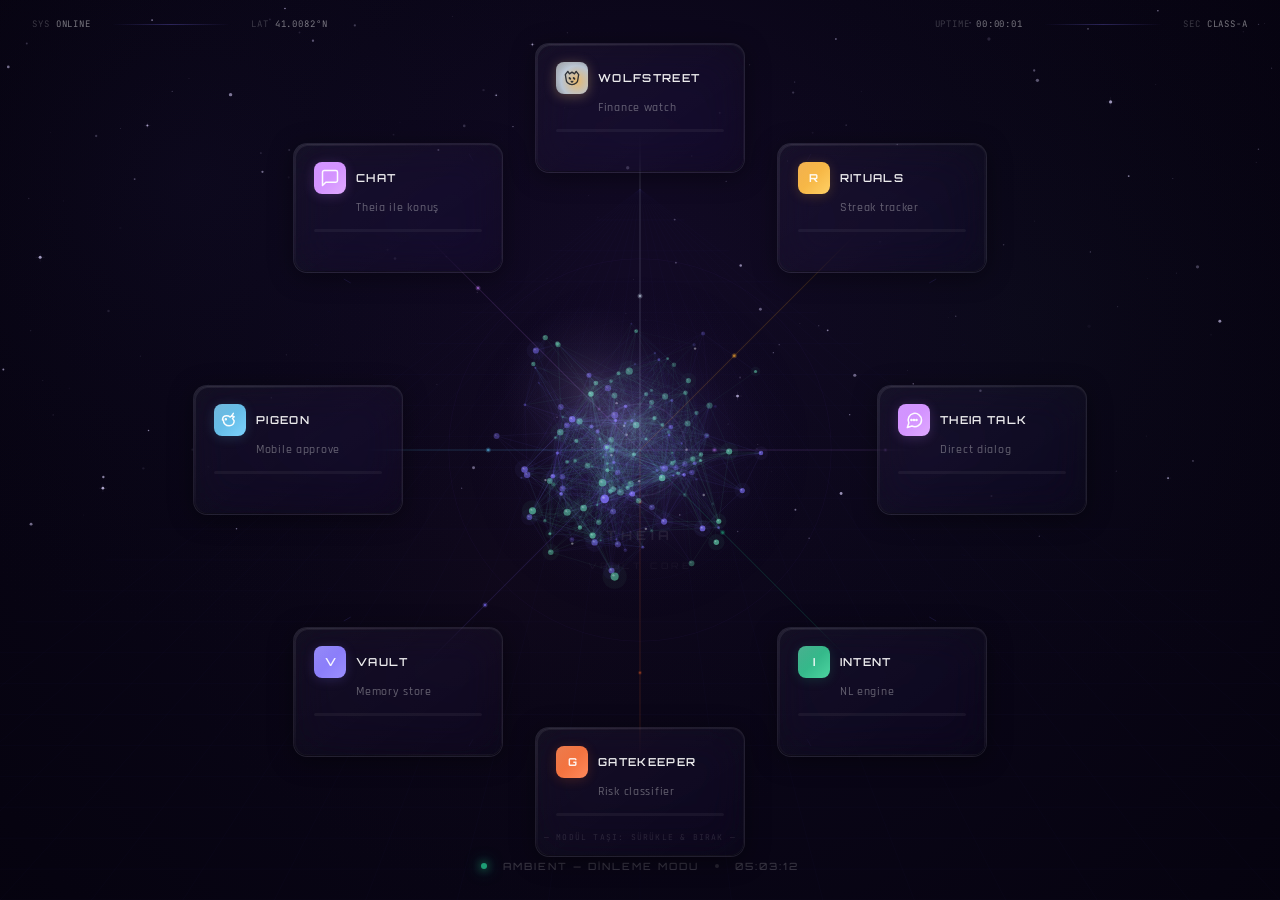
==== commit 9d3def7f: "Update theia_hud.html" ====
--- a/theia_hud.html
+++ b/theia_hud.html
@@ -12,12 +12,11 @@
 
 canvas { position:absolute; top:0; left:0; }
 #bg { z-index:0; }
-#c { z-index:1; }
-#fx { z-index:2; }
+#c  { z-index:1; }
 
 #overlay { position:absolute; top:0; left:0; width:100%; height:100%; pointer-events:none; z-index:10; }
 
-/* 3D MODULE CARDS */
+/* ========== MODULE CARDS ========== */
 .mod {
   position:absolute;
   pointer-events:all;
@@ -111,15 +110,14 @@
 .mod-icon.svg-icon { padding:6px; }
 .mod-icon.svg-icon svg { width:100%; height:100%; color:rgba(255,255,255,0.95); position:relative; z-index:2; }
 
-/* WOLFSTREET — özel iki kontrast renkli arka plan: gümüş post + amber göz */
+/* WOLFSTREET icon */
 #m-wolf .mod-icon {
   background: radial-gradient(circle at 65% 60%, var(--col2, #E8B86D) 0%, var(--col, #B8C5D6) 55%, #6b7585 100%);
   box-shadow: 0 2px 12px rgba(232, 184, 109, 0.35), inset 0 0 8px rgba(232, 184, 109, 0.15);
 }
 #m-wolf .mod-icon svg { color: rgba(20, 25, 35, 0.85); }
-#m-wolf .mod-icon::after {
-  background: linear-gradient(135deg, rgba(255,255,255,0.3) 0%, transparent 40%);
-}
+#m-wolf .mod-icon::after { background: linear-gradient(135deg, rgba(255,255,255,0.3) 0%, transparent 40%); }
+
 .mod-name {
   font-family:'Orbitron', sans-serif;
   font-size:11px; font-weight:600; letter-spacing:.12em;
@@ -145,18 +143,6 @@
   transition:width 0.6s cubic-bezier(0.23, 1, 0.32, 1);
   background:linear-gradient(90deg, var(--col, #7C6EF5) 0%, var(--col2, #9b8fff) 100%);
   box-shadow:0 0 8px var(--glow, rgba(124,110,245,0.5));
-  position:relative;
-}
-.mod-bar::after {
-  content:'';
-  position:absolute; top:0; right:0; width:20px; height:100%;
-  background:linear-gradient(90deg, transparent, rgba(255,255,255,0.4));
-  animation:barShimmer 1.5s ease-in-out infinite;
-}
-@keyframes barShimmer {
-  0% { transform:translateX(-20px); opacity:0; }
-  50% { opacity:1; }
-  100% { transform:translateX(20px); opacity:0; }
 }
 .mod-stats {
   display:flex; gap:12px; margin-top:10px; padding-left:42px;
@@ -171,7 +157,7 @@
 }
 .mod-stat span { color:var(--col, rgba(255,255,255,0.5)); font-weight:500; }
 
-/* STATUS BAR */
+/* ========== STATUS BAR ========== */
 #statusbar {
   position:absolute; bottom:28px; left:50%; transform:translateX(-50%);
   font-family:'Orbitron', sans-serif;
@@ -195,7 +181,7 @@
   50% { opacity:1; transform:scale(1.3); }
 }
 
-/* CORE LABEL */
+/* ========== CORE LABEL ========== */
 #corelabel {
   position:absolute; top:50%; left:50%; transform:translate(-50%,-50%);
   font-family:'Orbitron', sans-serif;
@@ -204,14 +190,19 @@
   pointer-events:none; text-align:center; line-height:2.2;
   margin-top:100px;
   text-shadow:0 0 40px rgba(124,110,245,0.1);
+  transition:transform 0.65s cubic-bezier(0.23, 1, 0.32, 1), opacity 0.5s;
 }
 #corelabel span {
   font-size:9px; letter-spacing:.4em;
   color:rgba(255,255,255,0.04);
   font-weight:500;
 }
-
-/* TOP HUD BAR */
+body.ws-open #corelabel {
+  transform: translate(-50%, -50%) translateX(-12%) scale(0.85);
+  opacity: 0.4;
+}
+
+/* ========== TOP HUD BAR ========== */
 #hud-top {
   position:absolute; top:0; left:0; right:0;
   height:48px;
@@ -220,9 +211,7 @@
   pointer-events:none;
   z-index:20;
 }
-.hud-left, .hud-right {
-  display:flex; align-items:center; gap:20px;
-}
+.hud-left, .hud-right { display:flex; align-items:center; gap:20px; }
 .hud-item {
   font-family:'JetBrains Mono', monospace;
   font-size:9px; letter-spacing:.1em;
@@ -235,170 +224,13 @@
   background:linear-gradient(90deg, transparent, rgba(124,110,245,0.3), transparent);
 }
 
-/* CORNER DECORATIONS */
-.corner {
-  position:absolute; width:60px; height:60px;
-  pointer-events:none; z-index:20;
-}
-.corner-tl { top:20px; left:20px; border-top:1px solid rgba(124,110,245,0.2); border-left:1px solid rgba(124,110,245,0.2); }
-.corner-tr { top:20px; right:20px; border-top:1px solid rgba(124,110,245,0.2); border-right:1px solid rgba(124,110,245,0.2); }
-.corner-bl { bottom:20px; left:20px; border-bottom:1px solid rgba(124,110,245,0.2); border-left:1px solid rgba(124,110,245,0.2); }
-.corner-br { bottom:20px; right:20px; border-bottom:1px solid rgba(124,110,245,0.2); border-right:1px solid rgba(124,110,245,0.2); }
-
-/* SCANLINE OVERLAY */
-#scanlines {
-  position:absolute; top:0; left:0; width:100%; height:100%;
-  background:repeating-linear-gradient(
-    0deg,
-    transparent,
-    transparent 2px,
-    rgba(0,0,0,0.03) 2px,
-    rgba(0,0,0,0.03) 4px
-  );
-  pointer-events:none; z-index:100;
-  opacity:0.5;
-}
-
-/* VIGNETTE */
-#vignette {
-  position:absolute; top:0; left:0; width:100%; height:100%;
-  background:radial-gradient(ellipse at center, transparent 40%, rgba(5,3,10,0.6) 100%);
-  pointer-events:none; z-index:90;
-}
-
-/* CHAT PANEL */
-#chat-panel {
-  position:absolute;
-  right:32px; top:68px; bottom:68px;
-  width:270px;
-  display:flex; flex-direction:column;
-  border-radius:14px;
-  border:1px solid rgba(255,255,255,0.08);
-  background:linear-gradient(145deg, rgba(255,255,255,0.04) 0%, rgba(255,255,255,0.01) 100%);
-  backdrop-filter:blur(20px) saturate(1.4);
-  -webkit-backdrop-filter:blur(20px) saturate(1.4);
-  box-shadow:0 4px 24px rgba(0,0,0,0.4), inset 0 1px 0 rgba(255,255,255,0.05);
-  z-index:50;
-  overflow:hidden;
-}
-#chat-panel::before {
-  content:'';
-  position:absolute; top:0; left:0; right:0; bottom:0;
-  border-radius:14px; padding:1px;
-  background:linear-gradient(135deg, rgba(255,255,255,0.1) 0%, rgba(255,255,255,0.02) 50%, rgba(255,255,255,0.06) 100%);
-  -webkit-mask:linear-gradient(#fff 0 0) content-box, linear-gradient(#fff 0 0);
-  -webkit-mask-composite:xor; mask-composite:exclude;
-  pointer-events:none; opacity:0.5;
-}
-#chat-header {
-  padding:11px 15px;
-  border-bottom:1px solid rgba(255,255,255,0.05);
-  display:flex; align-items:center; gap:8px;
-  flex-shrink:0;
-}
-#chat-header-dot {
-  width:7px; height:7px; border-radius:50%;
-  background:rgba(255,255,255,0.25);
-  animation:statusPulse 3s ease-in-out infinite;
-}
-#chat-header-title {
-  font-family:'Orbitron', sans-serif;
-  font-size:9px; font-weight:600; letter-spacing:.2em;
-  color:rgba(255,255,255,0.35); text-transform:uppercase;
-}
-#chat-header-model {
-  margin-left:auto;
-  font-family:'JetBrains Mono', monospace;
-  font-size:8px; color:rgba(255,255,255,0.15);
-  letter-spacing:.06em;
-}
-#chat-messages {
-  flex:1; overflow-y:auto; padding:13px;
-  display:flex; flex-direction:column; gap:10px;
-  scrollbar-width:thin;
-  scrollbar-color:rgba(255,255,255,0.08) transparent;
-}
-#chat-messages::-webkit-scrollbar { width:2px; }
-#chat-messages::-webkit-scrollbar-thumb { background:rgba(255,255,255,0.08); border-radius:2px; }
-.msg { display:flex; flex-direction:column; gap:3px; animation:msgIn 0.25s ease-out; }
-@keyframes msgIn { from{opacity:0;transform:translateY(6px)} to{opacity:1;transform:translateY(0)} }
-.msg-label {
-  font-family:'JetBrains Mono', monospace;
-  font-size:8px; letter-spacing:.1em; text-transform:uppercase;
-  color:rgba(255,255,255,0.18);
-}
-.msg.user .msg-label { text-align:right; }
-.msg-bubble {
-  padding:9px 12px; border-radius:9px;
-  font-family:'Rajdhani', sans-serif;
-  font-size:12.5px; font-weight:400; line-height:1.55;
-  color:rgba(255,255,255,0.7);
-  word-break:break-word;
-}
-.msg.user .msg-bubble {
-  background:rgba(255,255,255,0.06);
-  border:1px solid rgba(255,255,255,0.1);
-  border-bottom-right-radius:3px;
-  align-self:flex-end;
-}
-.msg.theia .msg-bubble {
-  background:rgba(255,255,255,0.03);
-  border:1px solid rgba(255,255,255,0.06);
-  border-bottom-left-radius:3px;
-  align-self:flex-start;
-}
-.typing-dots span {
-  display:inline-block; width:4px; height:4px; border-radius:50%;
-  background:rgba(255,255,255,0.3); margin:0 2px;
-  animation:typingBounce 1.2s ease-in-out infinite;
-}
-.typing-dots span:nth-child(2){animation-delay:.2s}
-.typing-dots span:nth-child(3){animation-delay:.4s}
-@keyframes typingBounce {
-  0%,60%,100%{transform:translateY(0);opacity:.3}
-  30%{transform:translateY(-4px);opacity:.8}
-}
-#chat-input-area {
-  padding:10px 12px;
-  border-top:1px solid rgba(255,255,255,0.05);
-  display:flex; gap:7px; align-items:flex-end;
-  flex-shrink:0;
-}
-#chat-input {
-  flex:1;
-  background:rgba(255,255,255,0.03);
-  border:1px solid rgba(255,255,255,0.07);
-  border-radius:9px;
-  padding:8px 11px;
-  font-family:'Rajdhani', sans-serif;
-  font-size:12.5px; color:rgba(255,255,255,0.75);
-  resize:none; outline:none;
-  max-height:90px; min-height:34px;
-  line-height:1.4; scrollbar-width:none;
-  transition:border-color 0.2s;
-}
-#chat-input::placeholder { color:rgba(255,255,255,0.18); }
-#chat-input:focus { border-color:rgba(255,255,255,0.15); }
-#chat-send {
-  width:32px; height:32px; border-radius:8px; flex-shrink:0;
-  background:rgba(255,255,255,0.06);
-  border:1px solid rgba(255,255,255,0.1);
-  cursor:pointer;
-  display:flex; align-items:center; justify-content:center;
-  transition:all 0.2s;
-}
-#chat-send:hover { background:rgba(255,255,255,0.1); border-color:rgba(255,255,255,0.2); }
-#chat-send:active { transform:scale(0.95); }
-#chat-send svg { width:13px; height:13px; fill:none; stroke:rgba(255,255,255,0.5); stroke-width:2; stroke-linecap:round; stroke-linejoin:round; }
-
-/* DRAG & DROP */
+/* ========== DRAG & DROP ========== */
 .mod.dragging {
   opacity: 0.35;
   transform: translate(-50%,-50%) translateZ(0px) scale(0.92) !important;
   transition: opacity 0.15s, transform 0.15s !important;
   pointer-events: none;
   border-color: rgba(255,255,255,0.25) !important;
-  box-shadow: 0 0 40px rgba(124,110,245,0.15) !important;
 }
 .mod.drag-ghost {
   position: fixed;
@@ -431,149 +263,22 @@
   40% { box-shadow: 0 0 80px rgba(255,255,255,0.3), 0 0 120px var(--glow, rgba(124,110,245,0.4)); }
   100% { box-shadow: 0 4px 24px rgba(0,0,0,0.4); }
 }
-.mod.swap-flash {
-  animation: swapFlash 0.5s ease-out forwards !important;
-}
+.mod.swap-flash { animation: swapFlash 0.5s ease-out forwards !important; }
 
 #drag-hint {
   position: absolute;
-  bottom: 58px;
-  left: 50%;
+  bottom: 58px; left: 50%;
   transform: translateX(-50%);
   font-family: 'JetBrains Mono', monospace;
-  font-size: 8px;
-  letter-spacing: .15em;
+  font-size: 8px; letter-spacing: .15em;
   color: rgba(255,255,255,0.12);
   text-transform: uppercase;
-  pointer-events: none;
-  z-index: 20;
-  opacity: 1;
-  transition: opacity 0.6s;
+  pointer-events: none; z-index: 20;
+  opacity: 1; transition: opacity 0.6s;
 }
 #drag-hint.hidden { opacity: 0; }
 
-/* ========== TELEMETRY PANEL (sol taraf — sistem durumu) ========== */
-#telemetry-panel {
-  position:absolute;
-  left:32px; top:68px; bottom:68px;
-  width:270px;
-  display:flex; flex-direction:column;
-  border-radius:14px;
-  border:none;
-  background:transparent;
-  backdrop-filter:none;
-  -webkit-backdrop-filter:none;
-  box-shadow:none;
-  z-index:50;
-  overflow:visible;
-  transition: opacity 0.4s, transform 0.4s;
-}
-
-#tlm-header {
-  padding:11px 15px;
-  border-bottom:none;
-  display:flex; align-items:center; gap:8px;
-  flex-shrink:0;
-}
-#tlm-header-dot {
-  width:7px; height:7px; border-radius:50%;
-  background:#5EC8FF;
-  box-shadow:0 0 8px #5EC8FF, 0 0 16px rgba(94, 200, 255, 0.4);
-  animation:statusPulse 2.5s ease-in-out infinite;
-}
-#tlm-header-title {
-  font-family:'Orbitron', sans-serif;
-  font-size:9px; font-weight:600; letter-spacing:.2em;
-  color:rgba(180, 220, 255, 0.55); text-transform:uppercase;
-}
-#tlm-header-host {
-  margin-left:auto;
-  font-family:'JetBrains Mono', monospace;
-  font-size:8px; color:rgba(94, 200, 255, 0.3);
-  letter-spacing:.06em;
-}
-
-#tlm-body {
-  flex:1;
-  display:flex; flex-direction:column;
-  align-items:center;
-  justify-content:space-around;
-  padding:12px 0;
-  overflow:hidden;
-}
-
-.tlm-gauge {
-  width:160px; height:160px;
-  position:relative;
-  display:flex; align-items:center; justify-content:center;
-}
-.tlm-gauge canvas {
-  position:absolute; top:0; left:0;
-  width:100%; height:100%;
-}
-.tlm-gauge-content {
-  position:relative;
-  z-index:2;
-  text-align:center;
-  pointer-events:none;
-}
-.tlm-gauge-label {
-  font-family:'JetBrains Mono', monospace;
-  font-size:8.5px; letter-spacing:.22em;
-  color:rgba(180, 220, 255, 0.5);
-  text-transform:uppercase;
-  margin-bottom:3px;
-}
-.tlm-gauge-value {
-  font-family:'Orbitron', sans-serif;
-  font-size:22px; font-weight:700;
-  color:rgba(220, 240, 255, 0.95);
-  text-shadow:0 0 12px rgba(94, 200, 255, 0.6);
-  letter-spacing:.04em;
-  line-height:1;
-}
-.tlm-gauge-unit {
-  font-family:'JetBrains Mono', monospace;
-  font-size:9px;
-  color:rgba(94, 200, 255, 0.55);
-  letter-spacing:.1em;
-  margin-top:3px;
-}
-
-#tlm-footer {
-  border-top:none;
-  padding:9px 14px;
-  display:flex; justify-content:space-between;
-  flex-shrink:0;
-}
-.tlm-footer-item {
-  font-family:'JetBrains Mono', monospace;
-  font-size:8px; letter-spacing:.08em;
-  color:rgba(180, 220, 255, 0.3);
-  text-transform:uppercase;
-}
-.tlm-footer-item span {
-  color:rgba(94, 200, 255, 0.7);
-}
-
-/* Workspace açıkken telemetry panel de gizlensin */
-body.ws-open #telemetry-panel {
-  opacity: 0;
-  transform: translateX(-20px);
-  pointer-events: none;
-}
-
-/* Mobile responsive */
-@media (max-width: 900px) {
-  #telemetry-panel { width:200px; left:16px; }
-  .tlm-gauge { width:130px; height:130px; }
-  .tlm-gauge-value { font-size:18px; }
-}
-@media (max-width: 640px) {
-  #telemetry-panel { display:none; }
-}
-
-/* ========== WORKSPACE PANEL (Pattern C) ========== */
+/* ========== WORKSPACE PANEL ========== */
 #workspace {
   position: absolute;
   top: 68px; bottom: 68px;
@@ -626,27 +331,18 @@
   border-bottom: 1px solid rgba(255,255,255,0.06);
   display: flex; align-items: center; gap: 14px;
   flex-shrink: 0;
-  opacity: 0;
-  transform: translateY(-8px);
+  opacity: 0; transform: translateY(-8px);
   transition: opacity 0.5s ease 0.15s, transform 0.5s ease 0.15s;
 }
-#workspace.open #ws-header {
-  opacity: 1;
-  transform: translateY(0);
-}
+#workspace.open #ws-header { opacity: 1; transform: translateY(0); }
 
 #ws-body {
-  flex: 1;
-  overflow: hidden;
-  display: flex;
-  opacity: 0;
-  transform: translateY(12px);
+  flex: 1; overflow: hidden; display: flex;
+  opacity: 0; transform: translateY(12px);
   transition: opacity 0.5s ease 0.28s, transform 0.5s ease 0.28s;
 }
-#workspace.open #ws-body {
-  opacity: 1;
-  transform: translateY(0);
-}
+#workspace.open #ws-body { opacity: 1; transform: translateY(0); }
+
 #ws-icon {
   width: 36px; height: 36px;
   border-radius: 9px;
@@ -656,8 +352,7 @@
   font-family: 'Orbitron', sans-serif;
   font-size: 13px; font-weight: 700;
   color: rgba(255,255,255,0.95);
-  position: relative;
-  overflow: hidden;
+  position: relative; overflow: hidden;
 }
 #ws-icon svg { width: 22px; height: 22px; color: rgba(255,255,255,0.95); }
 #ws-icon::after {
@@ -683,8 +378,7 @@
   border: 1px solid rgba(255,255,255,0.08);
   cursor: pointer;
   display: flex; align-items: center; justify-content: center;
-  transition: all 0.2s;
-  flex-shrink: 0;
+  transition: all 0.2s; flex-shrink: 0;
 }
 #ws-close:hover {
   background: rgba(232,93,36,0.15);
@@ -694,7 +388,21 @@
 #ws-close svg { width: 14px; height: 14px; stroke: rgba(255,255,255,0.6); stroke-width: 2; fill: none; stroke-linecap: round; }
 #ws-close:hover svg { stroke: rgba(255,180,140,0.95); }
 
-/* Talk modülü içeriği (sol: history, sağ: chat) */
+/* Canvas workspace aç/kapat */
+#c {
+  transition: transform 0.65s cubic-bezier(0.23, 1, 0.32, 1);
+}
+body.ws-open #c {
+  transform-origin: 50% 50%;
+  transform: translateX(-12%) scale(0.85);
+}
+body.ws-open .mod:not(.active) {
+  opacity: 0.3;
+  transition: opacity 0.5s;
+}
+body.ws-open .mod.active { z-index: 70; }
+
+/* ========== TALK / CHAT WORKSPACE ========== */
 .talk-history {
   width: 220px;
   border-right: 1px solid rgba(255,255,255,0.05);
@@ -715,13 +423,9 @@
   font-family: 'JetBrains Mono', monospace;
   font-size: 9px; padding: 4px 8px;
   border-radius: 5px; cursor: pointer;
-  letter-spacing: .05em;
-  transition: all 0.2s;
-}
-.talk-new-btn:hover {
-  background: rgba(199,125,255,0.2);
-  border-color: rgba(199,125,255,0.4);
-}
+  letter-spacing: .05em; transition: all 0.2s;
+}
+.talk-new-btn:hover { background: rgba(199,125,255,0.2); border-color: rgba(199,125,255,0.4); }
 .talk-history-list {
   flex: 1; overflow-y: auto;
   padding: 4px 8px 12px;
@@ -731,21 +435,12 @@
 .talk-history-list::-webkit-scrollbar { width: 3px; }
 .talk-history-list::-webkit-scrollbar-thumb { background: rgba(255,255,255,0.08); border-radius: 2px; }
 .history-item {
-  padding: 9px 11px;
-  border-radius: 7px;
-  margin-bottom: 4px;
-  cursor: pointer;
-  border: 1px solid transparent;
+  padding: 9px 11px; border-radius: 7px; margin-bottom: 4px;
+  cursor: pointer; border: 1px solid transparent;
   transition: all 0.2s;
 }
-.history-item:hover {
-  background: rgba(255,255,255,0.04);
-  border-color: rgba(255,255,255,0.06);
-}
-.history-item.active {
-  background: rgba(199,125,255,0.08);
-  border-color: rgba(199,125,255,0.2);
-}
+.history-item:hover { background: rgba(255,255,255,0.04); border-color: rgba(255,255,255,0.06); }
+.history-item.active { background: rgba(199,125,255,0.08); border-color: rgba(199,125,255,0.2); }
 .history-title {
   font-family: 'Rajdhani', sans-serif;
   font-size: 12.5px; font-weight: 500;
@@ -755,23 +450,15 @@
 }
 .history-meta {
   font-family: 'JetBrains Mono', monospace;
-  font-size: 9px; color: rgba(255,255,255,0.25);
-  letter-spacing: .04em;
+  font-size: 9px; color: rgba(255,255,255,0.25); letter-spacing: .04em;
 }
 .history-empty {
-  padding: 20px 14px;
-  text-align: center;
-  font-family: 'Rajdhani', sans-serif;
-  font-size: 11.5px;
-  color: rgba(255,255,255,0.25);
-  font-style: italic;
-}
-
-.talk-main {
-  flex: 1;
-  display: flex; flex-direction: column;
-  min-width: 0;
-}
+  padding: 20px 14px; text-align: center;
+  font-family: 'Rajdhani', sans-serif; font-size: 11.5px;
+  color: rgba(255,255,255,0.25); font-style: italic;
+}
+
+.talk-main { flex: 1; display: flex; flex-direction: column; min-width: 0; }
 .talk-messages {
   flex: 1; overflow-y: auto;
   padding: 18px 22px;
@@ -784,6 +471,7 @@
 .talk-msg { display: flex; flex-direction: column; gap: 4px; max-width: 78%; animation: msgIn 0.3s ease-out; }
 .talk-msg.user { align-self: flex-end; }
 .talk-msg.theia { align-self: flex-start; }
+@keyframes msgIn { from{opacity:0;transform:translateY(6px)} to{opacity:1;transform:translateY(0)} }
 .talk-msg-label {
   font-family: 'JetBrains Mono', monospace;
   font-size: 9px; letter-spacing: .12em; text-transform: uppercase;
@@ -806,6 +494,17 @@
   background: rgba(255,255,255,0.04);
   border: 1px solid rgba(255,255,255,0.07);
   border-bottom-left-radius: 4px;
+}
+.typing-dots span {
+  display:inline-block; width:4px; height:4px; border-radius:50%;
+  background:rgba(255,255,255,0.3); margin:0 2px;
+  animation:typingBounce 1.2s ease-in-out infinite;
+}
+.typing-dots span:nth-child(2){animation-delay:.2s}
+.typing-dots span:nth-child(3){animation-delay:.4s}
+@keyframes typingBounce {
+  0%,60%,100%{transform:translateY(0);opacity:.3}
+  30%{transform:translateY(-4px);opacity:.8}
 }
 
 .talk-input-area {
@@ -824,8 +523,7 @@
   font-size: 14px; color: rgba(255,255,255,0.85);
   resize: none; outline: none;
   max-height: 120px; min-height: 42px;
-  line-height: 1.45;
-  transition: border-color 0.2s;
+  line-height: 1.45; transition: border-color 0.2s;
   scrollbar-width: none;
 }
 .talk-input::placeholder { color: rgba(255,255,255,0.22); }
@@ -846,299 +544,106 @@
 .talk-send svg { width: 16px; height: 16px; fill: none; stroke: rgba(255,255,255,0.85); stroke-width: 2; stroke-linecap: round; stroke-linejoin: round; }
 
 /* ========== WOLFSTREET WORKSPACE ========== */
-.wolf-content {
-  flex: 1;
-  display: flex; flex-direction: column;
-  overflow: hidden;
-  padding: 0;
-}
-.wolf-summary-bar {
-  display: flex;
-  gap: 12px;
-  padding: 16px 20px;
-  border-bottom: 1px solid rgba(255,255,255,0.05);
-  flex-shrink: 0;
-}
+.wolf-content { flex: 1; display: flex; flex-direction: column; overflow: hidden; }
+.wolf-summary-bar { display: flex; gap: 12px; padding: 16px 20px; border-bottom: 1px solid rgba(255,255,255,0.05); flex-shrink: 0; }
 .wolf-summary-card {
-  flex: 1;
-  padding: 12px 14px;
+  flex: 1; padding: 12px 14px;
   background: rgba(255,255,255,0.02);
   border: 1px solid rgba(255,255,255,0.06);
-  border-radius: 9px;
-  min-width: 0;
+  border-radius: 9px; min-width: 0;
 }
 .wolf-summary-card.urgent {
   background: linear-gradient(135deg, rgba(232, 184, 109, 0.08) 0%, rgba(232, 184, 109, 0.02) 100%);
   border-color: rgba(232, 184, 109, 0.25);
 }
-.wolf-summary-label {
-  font-family: 'JetBrains Mono', monospace;
-  font-size: 8.5px; letter-spacing: .15em; text-transform: uppercase;
-  color: rgba(255,255,255,0.35); margin-bottom: 5px;
-}
-.wolf-summary-value {
-  font-family: 'Orbitron', sans-serif;
-  font-size: 17px; font-weight: 700;
-  color: rgba(255,255,255,0.92);
-}
-.wolf-summary-card.urgent .wolf-summary-value {
-  color: #E8B86D;
-}
-.wolf-summary-sub {
-  font-family: 'Rajdhani', sans-serif;
-  font-size: 11px; color: rgba(255,255,255,0.4);
-  margin-top: 3px;
-}
-
-.wolf-tabs {
-  display: flex;
-  gap: 2px;
-  padding: 0 20px;
-  border-bottom: 1px solid rgba(255,255,255,0.05);
-  flex-shrink: 0;
-}
+.wolf-summary-label { font-family: 'JetBrains Mono', monospace; font-size: 8.5px; letter-spacing: .15em; text-transform: uppercase; color: rgba(255,255,255,0.35); margin-bottom: 5px; }
+.wolf-summary-value { font-family: 'Orbitron', sans-serif; font-size: 17px; font-weight: 700; color: rgba(255,255,255,0.92); }
+.wolf-summary-card.urgent .wolf-summary-value { color: #E8B86D; }
+.wolf-summary-sub { font-family: 'Rajdhani', sans-serif; font-size: 11px; color: rgba(255,255,255,0.4); margin-top: 3px; }
+
+.wolf-tabs { display: flex; gap: 2px; padding: 0 20px; border-bottom: 1px solid rgba(255,255,255,0.05); flex-shrink: 0; }
 .wolf-tab {
-  padding: 10px 16px;
-  background: transparent;
-  border: none;
-  border-bottom: 2px solid transparent;
+  padding: 10px 16px; background: transparent;
+  border: none; border-bottom: 2px solid transparent;
   color: rgba(255,255,255,0.4);
-  font-family: 'Orbitron', sans-serif;
-  font-size: 9.5px; font-weight: 600; letter-spacing: .15em;
-  text-transform: uppercase;
-  cursor: pointer;
-  transition: all 0.2s;
+  font-family: 'Orbitron', sans-serif; font-size: 9.5px; font-weight: 600; letter-spacing: .15em; text-transform: uppercase;
+  cursor: pointer; transition: all 0.2s;
 }
 .wolf-tab:hover { color: rgba(255,255,255,0.7); }
-.wolf-tab.active {
-  color: #E8B86D;
-  border-bottom-color: #E8B86D;
-}
+.wolf-tab.active { color: #E8B86D; border-bottom-color: #E8B86D; }
 
 .wolf-list {
-  flex: 1;
-  overflow-y: auto;
-  padding: 14px 20px 20px;
-  scrollbar-width: thin;
-  scrollbar-color: rgba(255,255,255,0.08) transparent;
+  flex: 1; overflow-y: auto; padding: 14px 20px 20px;
+  scrollbar-width: thin; scrollbar-color: rgba(255,255,255,0.08) transparent;
 }
 .wolf-list::-webkit-scrollbar { width: 3px; }
 .wolf-list::-webkit-scrollbar-thumb { background: rgba(255,255,255,0.08); border-radius: 2px; }
 
 .invoice-row {
-  display: flex;
-  align-items: center;
-  gap: 14px;
-  padding: 12px 14px;
-  margin-bottom: 6px;
+  display: flex; align-items: center; gap: 14px;
+  padding: 12px 14px; margin-bottom: 6px;
   background: rgba(255,255,255,0.02);
   border: 1px solid rgba(255,255,255,0.05);
-  border-radius: 9px;
-  transition: all 0.2s;
-}
-.invoice-row:hover {
-  background: rgba(255,255,255,0.04);
-  border-color: rgba(255,255,255,0.1);
-}
-.invoice-row.urgent {
-  border-color: rgba(232, 184, 109, 0.3);
-  background: linear-gradient(90deg, rgba(232, 184, 109, 0.06) 0%, rgba(255,255,255,0.02) 100%);
-}
-.invoice-row.overdue {
-  border-color: rgba(232, 93, 36, 0.4);
-  background: linear-gradient(90deg, rgba(232, 93, 36, 0.08) 0%, rgba(255,255,255,0.02) 100%);
-}
-.invoice-icon {
-  width: 32px; height: 32px;
-  border-radius: 7px;
-  background: rgba(255,255,255,0.05);
-  display: flex; align-items: center; justify-content: center;
-  font-family: 'Orbitron', sans-serif;
-  font-size: 10px; font-weight: 700;
-  color: rgba(255,255,255,0.7);
-  flex-shrink: 0;
-}
+  border-radius: 9px; transition: all 0.2s;
+}
+.invoice-row:hover { background: rgba(255,255,255,0.04); border-color: rgba(255,255,255,0.1); }
+.invoice-row.urgent { border-color: rgba(232, 184, 109, 0.3); background: linear-gradient(90deg, rgba(232, 184, 109, 0.06) 0%, rgba(255,255,255,0.02) 100%); }
+.invoice-row.overdue { border-color: rgba(232, 93, 36, 0.4); background: linear-gradient(90deg, rgba(232, 93, 36, 0.08) 0%, rgba(255,255,255,0.02) 100%); }
+.invoice-icon { width: 32px; height: 32px; border-radius: 7px; background: rgba(255,255,255,0.05); display: flex; align-items: center; justify-content: center; font-family: 'Orbitron', sans-serif; font-size: 10px; font-weight: 700; color: rgba(255,255,255,0.7); flex-shrink: 0; }
 .invoice-main { flex: 1; min-width: 0; }
-.invoice-name {
-  font-family: 'Rajdhani', sans-serif;
-  font-size: 13.5px; font-weight: 600;
-  color: rgba(255,255,255,0.85);
-  margin-bottom: 2px;
-}
-.invoice-meta {
-  font-family: 'JetBrains Mono', monospace;
-  font-size: 9.5px; color: rgba(255,255,255,0.35);
-  letter-spacing: .03em;
-}
-.invoice-amount {
-  font-family: 'Orbitron', sans-serif;
-  font-size: 14px; font-weight: 600;
-  color: rgba(255,255,255,0.9);
-  text-align: right;
-  flex-shrink: 0;
-}
-.invoice-due {
-  font-family: 'JetBrains Mono', monospace;
-  font-size: 9px;
-  color: rgba(255,255,255,0.4);
-  text-align: right;
-  margin-top: 2px;
-  letter-spacing: .04em;
-}
+.invoice-name { font-family: 'Rajdhani', sans-serif; font-size: 13.5px; font-weight: 600; color: rgba(255,255,255,0.85); margin-bottom: 2px; }
+.invoice-meta { font-family: 'JetBrains Mono', monospace; font-size: 9.5px; color: rgba(255,255,255,0.35); letter-spacing: .03em; }
+.invoice-amount { font-family: 'Orbitron', sans-serif; font-size: 14px; font-weight: 600; color: rgba(255,255,255,0.9); text-align: right; flex-shrink: 0; }
+.invoice-due { font-family: 'JetBrains Mono', monospace; font-size: 9px; color: rgba(255,255,255,0.4); text-align: right; margin-top: 2px; letter-spacing: .04em; }
 .invoice-row.urgent .invoice-due { color: #E8B86D; }
 .invoice-row.overdue .invoice-due { color: #ff8a5c; }
 
 .wolf-empty-banner {
-  margin: 16px 20px;
-  padding: 14px 18px;
+  margin: 16px 20px; padding: 14px 18px;
   background: linear-gradient(135deg, rgba(184, 197, 214, 0.05) 0%, rgba(232, 184, 109, 0.04) 100%);
-  border: 1px dashed rgba(232, 184, 109, 0.2);
-  border-radius: 10px;
-  display: flex;
-  align-items: center;
-  gap: 12px;
-}
-.wolf-empty-banner-icon {
-  width: 24px; height: 24px;
-  flex-shrink: 0;
-  color: rgba(232, 184, 109, 0.7);
-}
-.wolf-empty-banner-text {
-  font-family: 'Rajdhani', sans-serif;
-  font-size: 12.5px;
-  color: rgba(255,255,255,0.55);
-  line-height: 1.5;
-}
-.wolf-empty-banner-text strong {
-  color: #E8B86D;
-  font-weight: 600;
-}
-
-/* Iskelet panel (diğer modüller için) */
+  border: 1px dashed rgba(232, 184, 109, 0.2); border-radius: 10px;
+  display: flex; align-items: center; gap: 12px;
+}
+.wolf-empty-banner-icon { width: 24px; height: 24px; flex-shrink: 0; color: rgba(232, 184, 109, 0.7); }
+.wolf-empty-banner-text { font-family: 'Rajdhani', sans-serif; font-size: 12.5px; color: rgba(255,255,255,0.55); line-height: 1.5; }
+.wolf-empty-banner-text strong { color: #E8B86D; font-weight: 600; }
+
+/* ========== SKELETON WORKSPACE ========== */
 .skeleton-content {
-  flex: 1;
-  display: flex; align-items: center; justify-content: center;
-  flex-direction: column;
-  padding: 40px;
+  flex: 1; display: flex; align-items: center; justify-content: center;
+  flex-direction: column; padding: 40px;
 }
 .skeleton-icon {
-  width: 80px; height: 80px;
-  border-radius: 18px;
+  width: 80px; height: 80px; border-radius: 18px;
   background: linear-gradient(135deg, var(--ws-col, #7C6EF5) 0%, var(--ws-col2, #5a4fd4) 100%);
   box-shadow: 0 8px 40px var(--ws-glow, rgba(124,110,245,0.4));
   display: flex; align-items: center; justify-content: center;
-  font-family: 'Orbitron', sans-serif;
-  font-size: 32px; font-weight: 700;
+  font-family: 'Orbitron', sans-serif; font-size: 32px; font-weight: 700;
   color: rgba(255,255,255,0.95);
-  margin-bottom: 24px;
-  position: relative; overflow: hidden;
+  margin-bottom: 24px; position: relative; overflow: hidden;
   animation: skeletonPulse 3s ease-in-out infinite;
 }
 .skeleton-icon svg { width: 44px; height: 44px; color: rgba(255,255,255,0.95); }
-.skeleton-icon::after {
-  content: '';
-  position: absolute; top: 0; left: 0; right: 0; bottom: 0;
-  background: linear-gradient(135deg, rgba(255,255,255,0.25) 0%, transparent 60%);
-}
+.skeleton-icon::after { content: ''; position: absolute; top: 0; left: 0; right: 0; bottom: 0; background: linear-gradient(135deg, rgba(255,255,255,0.25) 0%, transparent 60%); }
 @keyframes skeletonPulse {
   0%, 100% { transform: scale(1); box-shadow: 0 8px 40px var(--ws-glow, rgba(124,110,245,0.4)); }
   50% { transform: scale(1.04); box-shadow: 0 12px 60px var(--ws-glow, rgba(124,110,245,0.55)); }
 }
-.skeleton-title {
-  font-family: 'Orbitron', sans-serif;
-  font-size: 22px; font-weight: 700; letter-spacing: .2em;
-  color: rgba(255,255,255,0.9); text-transform: uppercase;
-  margin-bottom: 8px;
-}
-.skeleton-sub {
-  font-family: 'Rajdhani', sans-serif;
-  font-size: 14px; color: rgba(255,255,255,0.4);
-  letter-spacing: .06em; margin-bottom: 28px;
-}
-.skeleton-tag {
-  font-family: 'JetBrains Mono', monospace;
-  font-size: 10px; letter-spacing: .25em;
-  color: rgba(255,255,255,0.35); text-transform: uppercase;
-  padding: 8px 18px;
-  border: 1px solid rgba(255,255,255,0.1);
-  border-radius: 20px;
-  background: rgba(255,255,255,0.03);
-  margin-bottom: 32px;
-}
-.skeleton-stats {
-  display: flex; gap: 24px;
-  margin-top: 8px;
-}
-.skeleton-stat {
-  text-align: center;
-  padding: 14px 22px;
-  background: rgba(255,255,255,0.02);
-  border: 1px solid rgba(255,255,255,0.06);
-  border-radius: 10px;
-  min-width: 100px;
-}
-.skeleton-stat-value {
-  font-family: 'Orbitron', sans-serif;
-  font-size: 18px; font-weight: 700;
-  color: var(--ws-col, rgba(124,110,245,0.9));
-  margin-bottom: 4px;
-}
-.skeleton-stat-label {
-  font-family: 'JetBrains Mono', monospace;
-  font-size: 9px; letter-spacing: .12em;
-  color: rgba(255,255,255,0.3); text-transform: uppercase;
-}
-
-/* Workspace açıkken merkez küre küçülür ve sola kayar */
-body.ws-open #c, body.ws-open #fx {
-  transform-origin: 50% 50%;
-  transform: translateX(-12%) scale(0.85);
-  transition: transform 0.65s cubic-bezier(0.23, 1, 0.32, 1);
-}
-#c, #fx {
-  transition: transform 0.65s cubic-bezier(0.23, 1, 0.32, 1);
-}
-body.ws-open #corelabel {
-  transition: transform 0.65s cubic-bezier(0.23, 1, 0.32, 1), opacity 0.5s;
-  transform: translate(-50%, -50%) translateX(-12%) scale(0.85);
-  opacity: 0.4;
-}
-#corelabel {
-  transition: transform 0.65s cubic-bezier(0.23, 1, 0.32, 1), opacity 0.5s;
-}
-
-/* Workspace açıkken sağ chat panel'i gizle */
-body.ws-open #chat-panel {
-  opacity: 0;
-  transform: translateX(20px);
-  pointer-events: none;
-  transition: opacity 0.4s, transform 0.4s;
-}
-#chat-panel { transition: opacity 0.4s, transform 0.4s; }
-
-/* Workspace açıkken aktif olmayan modüller soluklaşsın (hareket korunur) */
-body.ws-open .mod:not(.active) {
-  opacity: 0.3;
-  transition: opacity 0.5s;
-}
-body.ws-open .mod.active {
-  z-index: 70;
-}
-
-/* MOBILE RESPONSIVE */
+.skeleton-title { font-family: 'Orbitron', sans-serif; font-size: 22px; font-weight: 700; letter-spacing: .2em; color: rgba(255,255,255,0.9); text-transform: uppercase; margin-bottom: 8px; }
+.skeleton-sub { font-family: 'Rajdhani', sans-serif; font-size: 14px; color: rgba(255,255,255,0.4); letter-spacing: .06em; margin-bottom: 28px; }
+.skeleton-tag { font-family: 'JetBrains Mono', monospace; font-size: 10px; letter-spacing: .25em; color: rgba(255,255,255,0.35); text-transform: uppercase; padding: 8px 18px; border: 1px solid rgba(255,255,255,0.1); border-radius: 20px; background: rgba(255,255,255,0.03); margin-bottom: 32px; }
+.skeleton-stats { display: flex; gap: 24px; margin-top: 8px; }
+.skeleton-stat { text-align: center; padding: 14px 22px; background: rgba(255,255,255,0.02); border: 1px solid rgba(255,255,255,0.06); border-radius: 10px; min-width: 100px; }
+.skeleton-stat-value { font-family: 'Orbitron', sans-serif; font-size: 18px; font-weight: 700; color: var(--ws-col, rgba(124,110,245,0.9)); margin-bottom: 4px; }
+.skeleton-stat-label { font-family: 'JetBrains Mono', monospace; font-size: 9px; letter-spacing: .12em; color: rgba(255,255,255,0.3); text-transform: uppercase; }
+
+/* ========== MOBILE RESPONSIVE ========== */
 @media (max-width: 900px) {
-  #chat-panel { width: 240px; right: 16px; top: 60px; bottom: 60px; }
   #workspace { left: 16px; right: 16px; top: 60px; bottom: 60px; }
-  body.ws-open #chat-panel { display: none; }
   .talk-history { width: 160px; }
 }
 @media (max-width: 640px) {
-  #chat-panel {
-    width: auto; left: 12px; right: 12px;
-    top: auto; bottom: 12px;
-    height: 220px;
-  }
-  #hud-top { padding: 0 14px; height: 40px; font-size: 8px; }
+  #hud-top { padding: 0 14px; height: 40px; }
   .hud-line { width: 60px; }
   #workspace { left: 8px; right: 8px; top: 50px; bottom: 50px; }
   .talk-history { width: 130px; }
@@ -1155,14 +660,6 @@
 
 <canvas id="bg"></canvas>
 <canvas id="c"></canvas>
-<canvas id="fx"></canvas>
-<div id="scanlines"></div>
-<div id="vignette"></div>
-
-<div class="corner corner-tl"></div>
-<div class="corner corner-tr"></div>
-<div class="corner corner-bl"></div>
-<div class="corner corner-br"></div>
 
 <div id="hud-top">
   <div class="hud-left">
@@ -1179,69 +676,9 @@
 
 <div id="overlay"></div>
 
-<!-- TELEMETRY PANEL (sol — sistem durumu) -->
-<div id="telemetry-panel">
-  <div id="tlm-header">
-    <div id="tlm-header-dot"></div>
-    <div id="tlm-header-title">System</div>
-    <div id="tlm-header-host">localhost</div>
-  </div>
-  <div id="tlm-body">
-    <div class="tlm-gauge">
-      <canvas id="gauge-cpu" width="320" height="320"></canvas>
-      <div class="tlm-gauge-content">
-        <div class="tlm-gauge-label">CPU</div>
-        <div class="tlm-gauge-value" id="cpu-value">0</div>
-        <div class="tlm-gauge-unit">PERCENT</div>
-      </div>
-    </div>
-    <div class="tlm-gauge">
-      <canvas id="gauge-ram" width="320" height="320"></canvas>
-      <div class="tlm-gauge-content">
-        <div class="tlm-gauge-label">RAM</div>
-        <div class="tlm-gauge-value" id="ram-value">0</div>
-        <div class="tlm-gauge-unit">PERCENT</div>
-      </div>
-    </div>
-    <div class="tlm-gauge">
-      <canvas id="gauge-up" width="320" height="320"></canvas>
-      <div class="tlm-gauge-content">
-        <div class="tlm-gauge-label">UPTIME</div>
-        <div class="tlm-gauge-value" id="up-value">100</div>
-        <div class="tlm-gauge-unit">PERCENT</div>
-      </div>
-    </div>
-  </div>
-  <div id="tlm-footer">
-    <div class="tlm-footer-item">CORES <span id="tlm-cores">8</span></div>
-    <div class="tlm-footer-item">NET <span id="tlm-net">OK</span></div>
-    <div class="tlm-footer-item">TEMP <span id="tlm-temp">42°</span></div>
-  </div>
-</div>
-
-<div id="chat-panel">
-  <div id="chat-header">
-    <div id="chat-header-dot"></div>
-    <div id="chat-header-title">Theia</div>
-    <div id="chat-header-model">localhost:8585</div>
-  </div>
-  <div id="chat-messages">
-    <div class="msg theia">
-      <div class="msg-label">THEIA</div>
-      <div class="msg-bubble">Sistem aktif. Sizi dinliyorum, Kaptan.</div>
-    </div>
-  </div>
-  <div id="chat-input-area">
-    <textarea id="chat-input" rows="1" placeholder="Theia'ya yaz..."></textarea>
-    <button id="chat-send">
-      <svg viewBox="0 0 24 24"><line x1="22" y1="2" x2="11" y2="13"/><polygon points="22 2 15 22 11 13 2 9 22 2"/></svg>
-    </button>
-  </div>
-</div>
-
 <div id="drag-hint">— MODÜL TAŞI: SÜRÜKLE & BIRAK —</div>
 
-<!-- WORKSPACE PANEL (Pattern C — modüle tıklayınca açılır) -->
+<!-- WORKSPACE PANEL -->
 <div id="workspace">
   <div id="ws-header">
     <div id="ws-icon"></div>
@@ -1253,9 +690,7 @@
       <svg viewBox="0 0 24 24"><line x1="18" y1="6" x2="6" y2="18"/><line x1="6" y1="6" x2="18" y2="18"/></svg>
     </button>
   </div>
-  <div id="ws-body">
-    <!-- İçerik dinamik olarak buraya yüklenir -->
-  </div>
+  <div id="ws-body"></div>
 </div>
 
 <div id="statusbar">
@@ -1271,48 +706,45 @@
 </div>
 
 <script>
-const bg = document.getElementById('bg');
-const bc = bg.getContext('2d');
+// ========== CANVAS SETUP ==========
+const bg     = document.getElementById('bg');
+const bc     = bg.getContext('2d');
 const canvas = document.getElementById('c');
-const ctx = canvas.getContext('2d');
-const fxCanvas = document.getElementById('fx');
-const fxCtx = fxCanvas.getContext('2d');
+const ctx    = canvas.getContext('2d');
 
 let W, H, cx, cy, R, t = 0, activeModule = null;
-let particles = [], returnParticles = [];
+let particles = [];
 let ambientT = 0;
 let mouseX = 0, mouseY = 0;
 
-// SVG iconları — modül için
+// SVG ikonlar
 const ICONS = {
   pigeon: '<svg viewBox="0 0 24 24" fill="none" stroke="currentColor" stroke-width="1.8" stroke-linecap="round" stroke-linejoin="round"><path d="M3 12c0-3 2-5 5-5 1.5 0 3 .5 4 1.5L14 7l3 1-2 2 2 3c0 3-2 6-6 6-4 0-7-3-7-7z"/><circle cx="7" cy="11" r=".6" fill="currentColor"/><path d="M14 7l2-3"/></svg>',
   talk:   '<svg viewBox="0 0 24 24" fill="none" stroke="currentColor" stroke-width="1.8" stroke-linecap="round" stroke-linejoin="round"><path d="M21 12a8 8 0 0 1-11.5 7.2L4 21l1.8-5.5A8 8 0 1 1 21 12z"/><circle cx="9" cy="12" r=".7" fill="currentColor"/><circle cx="12" cy="12" r=".7" fill="currentColor"/><circle cx="15" cy="12" r=".7" fill="currentColor"/></svg>',
   wolf:   '<svg viewBox="0 0 24 24" fill="none" stroke="currentColor" stroke-width="1.6" stroke-linecap="round" stroke-linejoin="round"><path d="M4 8 L7 4 L9 7 L12 5 L15 7 L17 4 L20 8 L19 14 C19 17 16 20 12 20 C8 20 5 17 5 14 Z"/><path d="M9 12 L10 13" stroke-width="2.2"/><path d="M14 12 L15 13" stroke-width="2.2"/><path d="M11 16 L12 17 L13 16"/></svg>',
+  chat:   '<svg viewBox="0 0 24 24" fill="none" stroke="currentColor" stroke-width="1.8" stroke-linecap="round" stroke-linejoin="round"><path d="M21 15a2 2 0 0 1-2 2H7l-4 4V5a2 2 0 0 1 2-2h14a2 2 0 0 1 2 2z"/></svg>',
 };
 
 const MODS = [
-  { id:'wolf',     name:'WOLFSTREET',  sub:'Finance watch',   col:'#B8C5D6', col2:'#E8B86D', angle:  0, icon:ICONS.wolf,    stats:'₺2.847 / 14 gün', svgIcon:true },
-  { id:'ritual',   name:'RITUALS',     sub:'Streak tracker',  col:'#EF9F27', col2:'#ffd166', angle: 45, icon:'R',           stats:'Day 47 / 365' },
-  { id:'talk',     name:'THEIA TALK',  sub:'Direct dialog',   col:'#C77DFF', col2:'#e0aaff', angle: 90, icon:ICONS.talk,    stats:'Claude Sonnet 4.6', svgIcon:true },
-  { id:'intent',   name:'INTENT',      sub:'NL engine',       col:'#1D9E75', col2:'#4dd4a0', angle:135, icon:'I',           stats:'Latency: 42ms' },
-  { id:'guard',    name:'GATEKEEPER',  sub:'Risk classifier', col:'#E85D24', col2:'#ff8a5c', angle:180, icon:'G',           stats:'Threat: LOW' },
-  { id:'vault',    name:'VAULT',       sub:'Memory store',    col:'#7C6EF5', col2:'#9b8fff', angle:225, icon:'V',           stats:'8.2TB / 12TB' },
-  { id:'pigeon',   name:'PIGEON',      sub:'Mobile approve',  col:'#4FA8D5', col2:'#7dd3fc', angle:270, icon:ICONS.pigeon,  stats:'Bot: Online', svgIcon:true },
-  { id:'audit',    name:'AUDIT LOG',   sub:'Every action',    col:'#5DCAA5', col2:'#8effd4', angle:315, icon:'A',           stats:'1,247 events' },
+  { id:'wolf',   name:'WOLFSTREET', sub:'Finance watch',   col:'#B8C5D6', col2:'#E8B86D', angle:  0, icon:ICONS.wolf,   stats:'₺2.847 / 14 gün', svgIcon:true },
+  { id:'ritual', name:'RITUALS',    sub:'Streak tracker',  col:'#EF9F27', col2:'#ffd166', angle: 45, icon:'R',          stats:'Day 47 / 365' },
+  { id:'talk',   name:'THEIA TALK', sub:'Direct dialog',   col:'#C77DFF', col2:'#e0aaff', angle: 90, icon:ICONS.talk,   stats:'Claude Sonnet 4.6', svgIcon:true },
+  { id:'intent', name:'INTENT',     sub:'NL engine',       col:'#1D9E75', col2:'#4dd4a0', angle:135, icon:'I',          stats:'Latency: 42ms' },
+  { id:'guard',  name:'GATEKEEPER', sub:'Risk classifier', col:'#E85D24', col2:'#ff8a5c', angle:180, icon:'G',          stats:'Threat: LOW' },
+  { id:'vault',  name:'VAULT',      sub:'Memory store',    col:'#7C6EF5', col2:'#9b8fff', angle:225, icon:'V',          stats:'8.2TB / 12TB' },
+  { id:'pigeon', name:'PIGEON',     sub:'Mobile approve',  col:'#4FA8D5', col2:'#7dd3fc', angle:270, icon:ICONS.pigeon, stats:'Bot: Online', svgIcon:true },
+  { id:'chat',   name:'CHAT',       sub:'Theia ile konuş', col:'#C77DFF', col2:'#e0aaff', angle:315, icon:ICONS.chat,   stats:'localhost:8585', svgIcon:true },
 ];
 
-let nodes = [], synapses = [];
-let stars = [];
-let shockwaves = [];
-let pulseRings = []; // für kontinuierliche Pulse
+let nodes = [], synapses = [], stars = [];
 
 function hex2rgb(h) {
   return [parseInt(h.slice(1,3),16), parseInt(h.slice(3,5),16), parseInt(h.slice(5,7),16)];
 }
 
 function resize() {
-  W = canvas.width = bg.width = fxCanvas.width = window.innerWidth;
-  H = canvas.height = bg.height = fxCanvas.height = window.innerHeight;
+  W = canvas.width = bg.width = window.innerWidth;
+  H = canvas.height = bg.height = window.innerHeight;
   cx = W / 2; cy = H / 2;
   R = Math.min(W, H) * 0.17;
   drawBg();
@@ -1322,7 +754,7 @@
   buildStars();
 }
 
-/* ========== BACKGROUND ========== */
+// ========== BACKGROUND ==========
 function drawBg() {
   bc.clearRect(0, 0, W, H);
   const g = bc.createRadialGradient(cx, cy * 0.6, 0, cx, cy, Math.max(W, H));
@@ -1333,49 +765,37 @@
   bc.fillStyle = g;
   bc.fillRect(0, 0, W, H);
 
-  const nebulaColors = [
+  const nebulas = [
     { x: cx * 0.3, y: cy * 0.4, r: Math.max(W,H)*0.4, col: 'rgba(124,110,245,0.03)' },
     { x: cx * 1.6, y: cy * 0.7, r: Math.max(W,H)*0.35, col: 'rgba(93,202,165,0.02)' },
     { x: cx * 0.8, y: cy * 1.3, r: Math.max(W,H)*0.3, col: 'rgba(232,93,36,0.015)' },
   ];
-  nebulaColors.forEach(n => {
+  nebulas.forEach(n => {
     const ng = bc.createRadialGradient(n.x, n.y, 0, n.x, n.y, n.r);
-    ng.addColorStop(0, n.col);
-    ng.addColorStop(1, 'transparent');
-    bc.fillStyle = ng;
-    bc.fillRect(0, 0, W, H);
-  });
-
+    ng.addColorStop(0, n.col); ng.addColorStop(1, 'transparent');
+    bc.fillStyle = ng; bc.fillRect(0, 0, W, H);
+  });
+
+  // Perspektif grid
   const vx = cx, vy = cy * 0.42;
   bc.strokeStyle = 'rgba(124,110,245,0.04)';
   bc.lineWidth = 0.5;
   for (let i = 0; i < 24; i++) {
     const y = vy + (H - vy) * (i / 23);
     const spread = (y - vy) / (H - vy);
-    const x0 = cx - W * 0.8 * spread;
-    const x1 = cx + W * 0.8 * spread;
-    bc.beginPath(); bc.moveTo(x0, y); bc.lineTo(x1, y); bc.stroke();
+    bc.beginPath(); bc.moveTo(cx - W * 0.8 * spread, y); bc.lineTo(cx + W * 0.8 * spread, y); bc.stroke();
   }
   for (let i = -10; i <= 10; i++) {
-    const tx = cx + i * (W / 14);
-    bc.beginPath(); bc.moveTo(vx, vy); bc.lineTo(tx, H); bc.stroke();
+    bc.beginPath(); bc.moveTo(vx, vy); bc.lineTo(cx + i * (W / 14), H); bc.stroke();
   }
-
-  const hg = bc.createLinearGradient(0, vy - 40, 0, vy + 100);
-  hg.addColorStop(0, 'rgba(124,110,245,0)');
-  hg.addColorStop(0.5, 'rgba(124,110,245,0.05)');
-  hg.addColorStop(1, 'rgba(124,110,245,0)');
-  bc.fillStyle = hg;
-  bc.fillRect(0, vy - 40, W, 140);
-}
-
-/* ========== STARS with parallax ========== */
+}
+
+// ========== STARS ==========
 function buildStars() {
   stars = [];
   for (let i = 0; i < 200; i++) {
     stars.push({
-      x: Math.random() * W,
-      y: Math.random() * H * 0.6,
+      x: Math.random() * W, y: Math.random() * H * 0.6,
       size: Math.random() * 1.5 + 0.3,
       twinkle: Math.random() * Math.PI * 2,
       speed: Math.random() * 0.02 + 0.005,
@@ -1388,16 +808,11 @@
   stars.forEach(s => {
     s.twinkle += s.speed;
     const alpha = (Math.sin(s.twinkle) + 1) * 0.5 * (0.3 + s.depth * 0.5);
-    const size = s.size * (0.5 + s.depth * 0.5);
-    // Parallax durch Maus
-    const shiftX = (mouseX - cx) * s.depth * 0.008;
-    const shiftY = (mouseY - cy) * s.depth * 0.008;
-    const sx = s.x + shiftX;
-    const sy = s.y + shiftY;
-
+    const size  = s.size * (0.5 + s.depth * 0.5);
+    const sx = s.x + (mouseX - cx) * s.depth * 0.008;
+    const sy = s.y + (mouseY - cy) * s.depth * 0.008;
     ctx.beginPath(); ctx.arc(sx, sy, size, 0, Math.PI*2);
     ctx.fillStyle = `rgba(220,210,255,${alpha})`; ctx.fill();
-
     if (s.depth > 0.8 && Math.sin(s.twinkle) > 0.7) {
       ctx.strokeStyle = `rgba(220,210,255,${alpha * 0.3})`;
       ctx.lineWidth = 0.3;
@@ -1407,7 +822,7 @@
   });
 }
 
-/* ========== MODULES (with rotation) ========== */
+// ========== MODULES ==========
 function layoutMods() {
   const orb = Math.min(W, H) * 0.38;
   MODS.forEach(m => {
@@ -1419,19 +834,18 @@
       el = document.createElement('div');
       el.className = 'mod';
       el.id = 'm-' + m.id;
-      const iconContent = m.svgIcon ? m.icon : m.icon;
       el.innerHTML = `
         <div class="mod-header">
-          <div class="mod-icon ${m.svgIcon ? 'svg-icon' : ''}">${iconContent}</div>
+          <div class="mod-icon ${m.svgIcon ? 'svg-icon' : ''}">${m.icon}</div>
           <div class="mod-name">${m.name}</div>
         </div>
         <div class="mod-sub">${m.sub}</div>
         <div class="mod-bar-wrap"><div class="mod-bar" id="bar-${m.id}"></div></div>
         <div class="mod-stats"><div class="mod-stat"><span>${m.stats}</span></div></div>
       `;
-      el.style.setProperty('--col', m.col);
+      el.style.setProperty('--col',  m.col);
       el.style.setProperty('--col2', m.col2);
-      el.style.setProperty('--glow', m.col + '33');
+      el.style.setProperty('--glow',  m.col + '33');
       el.style.setProperty('--glow2', m.col + '15');
       el.addEventListener('click', (e) => {
         if (dragState && dragState.dragging) return;
@@ -1444,10 +858,8 @@
         const y = (e.clientY - rect.top) / rect.height * 100;
         el.style.setProperty('--mx', x + '%');
         el.style.setProperty('--my', y + '%');
-        const rx = (y - 50) * -0.3;
-        const ry = (x - 50) * 0.3;
-        el.style.setProperty('--rx', rx + 'deg');
-        el.style.setProperty('--ry', ry + 'deg');
+        el.style.setProperty('--rx', ((y - 50) * -0.3) + 'deg');
+        el.style.setProperty('--ry', ((x - 50) * 0.3) + 'deg');
       });
       el.addEventListener('mouseleave', () => {
         el.style.setProperty('--rx', '0deg');
@@ -1460,33 +872,23 @@
   });
 }
 
-function updateModuleRotation() {
-  // Yavaşça döndür
-  const speed = 0.0008; // radyan/frame
-  MODS.forEach(m => { m.angle += speed * 180 / Math.PI; }); // derece cinsinden artış
-  layoutMods();
-}
-
-/* ========== DRAG & DROP (aynı, translateZ eklendi) ========== */
+// ========== DRAG & DROP ==========
 let dragState = null;
 
 function initDragDrop() {
   document.addEventListener('mousedown', onDragStart);
   document.addEventListener('mousemove', onDragMove);
   document.addEventListener('mouseup',   onDragEnd);
-
   document.addEventListener('touchstart', (e) => {
     const t = e.touches[0];
     onDragStart({ clientX: t.clientX, clientY: t.clientY, target: e.target });
   }, { passive: true });
-
   document.addEventListener('touchmove', (e) => {
     if (!dragState) return;
     e.preventDefault();
     const t = e.touches[0];
     onDragMove({ clientX: t.clientX, clientY: t.clientY });
   }, { passive: false });
-
   document.addEventListener('touchend', (e) => {
     if (!dragState) return;
     const t = e.changedTouches[0];
@@ -1499,7 +901,6 @@
   if (!el) return;
   const mod = MODS.find(m => el.id === 'm-' + m.id);
   if (!mod) return;
-
   dragState = { mod, el, startX: e.clientX, startY: e.clientY, dragging: false, ghost: null };
 }
 
@@ -1508,7 +909,6 @@
   const dx = e.clientX - dragState.startX;
   const dy = e.clientY - dragState.startY;
   if (!dragState.dragging && Math.sqrt(dx*dx + dy*dy) < 6) return;
-
   if (!dragState.dragging) {
     dragState.dragging = true;
     document.getElementById('drag-hint')?.classList.add('hidden');
@@ -1525,15 +925,11 @@
     document.body.appendChild(ghost);
     dragState.ghost = ghost;
   }
-
   dragState.ghost.style.left = e.clientX + 'px';
   dragState.ghost.style.top  = e.clientY + 'px';
-
   document.querySelectorAll('.mod').forEach(el => el.classList.remove('drop-target'));
   const nearest = getNearestMod(e.clientX, e.clientY, dragState.mod);
-  if (nearest) {
-    document.getElementById('m-' + nearest.id)?.classList.add('drop-target');
-  }
+  if (nearest) document.getElementById('m-' + nearest.id)?.classList.add('drop-target');
 }
 
 function onDragEnd(e) {
@@ -1543,9 +939,7 @@
     dragState.el.classList.remove('dragging');
     document.querySelectorAll('.mod').forEach(el => el.classList.remove('drop-target'));
     const target = getNearestMod(e.clientX, e.clientY, dragState.mod);
-    if (target && target !== dragState.mod) {
-      swapMods(dragState.mod, target);
-    }
+    if (target && target !== dragState.mod) swapMods(dragState.mod, target);
   }
   dragState = null;
 }
@@ -1557,20 +951,15 @@
     const el = document.getElementById('m-' + m.id);
     if (!el) return;
     const rect = el.getBoundingClientRect();
-    const cx2 = rect.left + rect.width / 2;
-    const cy2 = rect.top  + rect.height / 2;
-    const d = Math.sqrt((mx - cx2)**2 + (my - cy2)**2);
+    const d = Math.sqrt((mx - (rect.left + rect.width/2))**2 + (my - (rect.top + rect.height/2))**2);
     if (d < bestDist && d < 160) { bestDist = d; best = m; }
   });
   return best;
 }
 
 function swapMods(a, b) {
-  const tmp = a.angle;
-  a.angle = b.angle;
-  b.angle = tmp;
+  const tmp = a.angle; a.angle = b.angle; b.angle = tmp;
   layoutMods();
-
   setTimeout(() => {
     ['m-' + a.id, 'm-' + b.id].forEach(id => {
       const el = document.getElementById(id);
@@ -1580,18 +969,10 @@
       el.classList.add('swap-flash');
       el.addEventListener('animationend', () => el.classList.remove('swap-flash'), { once: true });
     });
-    const elA = document.getElementById('m-' + a.id);
-    const elB = document.getElementById('m-' + b.id);
-    if (elA && elB) {
-      const rA = elA.getBoundingClientRect();
-      const rB = elB.getBoundingClientRect();
-      addShockwave((rA.left + rA.right) / 2, (rA.top + rA.bottom) / 2, a.col);
-      addShockwave((rB.left + rB.right) / 2, (rB.top + rB.bottom) / 2, b.col);
-    }
   }, 50);
 }
 
-/* ========== NODES & SYNAPSES ========== */
+// ========== NODES & SYNAPSES ==========
 function buildNodes() {
   nodes = [];
   for (let i = 0; i < 160; i++) {
@@ -1620,41 +1001,12 @@
       const dx = nodes[i].x - nodes[j].x;
       const dy = nodes[i].y - nodes[j].y;
       const d  = Math.sqrt(dx*dx + dy*dy);
-      if (d < R * 0.48 && Math.random() > .45) {
-        synapses.push({ a: i, b: j, d });
-      }
+      if (d < R * 0.48 && Math.random() > .45) synapses.push({ a: i, b: j, d });
     }
   }
 }
 
-/* ========== SHOCKWAVE & PULSE RINGS ========== */
-function addShockwave(x, y, col) {
-  shockwaves.push({ x, y, r: 0, maxR: R * 2.5, alpha: 1, col, speed: 3 });
-}
-
-function drawShockwaves() {
-  shockwaves = shockwaves.filter(sw => {
-    sw.r += sw.speed;
-    sw.alpha = Math.max(0, 1 - sw.r / sw.maxR);
-    if (sw.alpha <= 0) return false;
-    const [r,g,b] = hex2rgb(sw.col);
-    ctx.beginPath(); ctx.arc(sw.x, sw.y, sw.r, 0, Math.PI*2);
-    ctx.strokeStyle = `rgba(${r},${g},${b},${sw.alpha * 0.3})`;
-    ctx.lineWidth = 2; ctx.stroke();
-    ctx.beginPath(); ctx.arc(sw.x, sw.y, sw.r * 0.7, 0, Math.PI*2);
-    ctx.strokeStyle = `rgba(${r},${g},${b},${sw.alpha * 0.15})`;
-    ctx.lineWidth = 1; ctx.stroke();
-    return true;
-  });
-}
-
-// Periyodik merkez pulse — sıklık x2
-function spawnPulseRing() {
-  addShockwave(cx, cy, '#7C6EF5');
-}
-setInterval(spawnPulseRing, 1900);
-
-/* ========== ACTIVATION ========== */
+// ========== ACTIVATION ==========
 function activateMod(m) {
   activeModule = m;
   document.querySelectorAll('.mod').forEach(e => e.classList.remove('active'));
@@ -1672,29 +1024,14 @@
     <span style="color:${m.col}88">${m.stats}</span>
   `;
 
-  addShockwave(cx, cy, m.col);
-
   for (let k = 0; k < 36; k++) {
     const tn = nodes[Math.floor(Math.random() * nodes.length)];
     particles.push({
-      x: m.bx, y: m.by,
-      tx: tn.x, ty: tn.y,
+      x: m.bx, y: m.by, tx: tn.x, ty: tn.y,
       prog: 0, speed: .016 + Math.random() * .012,
       col: m.col, node: tn, size: 3.2, delay: k * 22
     });
   }
-
-  setTimeout(() => {
-    for (let k = 0; k < 24; k++) {
-      const sn = nodes[Math.floor(Math.random() * nodes.length)];
-      returnParticles.push({
-        x: sn.x, y: sn.y,
-        tx: m.bx, ty: m.by,
-        prog: 0, speed: .014 + Math.random() * .01,
-        col: m.col, size: 2.2
-      });
-    }
-  }, 500);
 
   nodes.forEach(n => {
     if (Math.random() > .25) { n.fire = .9 + Math.random() * .1; n.fireCol = m.col; }
@@ -1717,46 +1054,34 @@
 function ambientFlow() {
   ambientT++;
   if (ambientT % 70 === 0) {
-    const m   = MODS[Math.floor(Math.random() * MODS.length)];
-    const tn  = nodes[Math.floor(Math.random() * nodes.length)];
+    const m  = MODS[Math.floor(Math.random() * MODS.length)];
+    const tn = nodes[Math.floor(Math.random() * nodes.length)];
     particles.push({
       x: m.bx, y: m.by, tx: tn.x, ty: tn.y,
       prog: 0, speed: .008, col: m.col, node: tn, size: 2, delay: 0, ambient: true
     });
-    setTimeout(() => {
-      const sn = nodes[Math.floor(Math.random() * nodes.length)];
-      returnParticles.push({
-        x: sn.x, y: sn.y, tx: m.bx, ty: m.by,
-        prog: 0, speed: .008, col: m.col, size: 1.6, ambient: true
-      });
-    }, 600);
   }
 }
 
-/* ========== MAIN DRAW ========== */
+// ========== MAIN DRAW ==========
 function draw() {
   t += .008;
   ctx.clearRect(0, 0, W, H);
-  fxCtx.clearRect(0, 0, W, H);
   ambientFlow();
-  updateModuleRotation();
-
   drawStars();
 
   const orb = Math.min(W, H) * 0.38;
 
-  // Orbit rings
+  // Orbit ring (statik)
   ctx.beginPath(); ctx.arc(cx, cy, orb, 0, Math.PI * 2);
   ctx.strokeStyle = 'rgba(255,255,255,0.02)'; ctx.lineWidth = 0.5; ctx.stroke();
 
   for (let i = 0; i < 60; i++) {
     const a = (i / 60) * Math.PI * 2;
     const len = i % 5 === 0 ? 8 : 4;
-    const x1 = cx + (orb - len) * Math.cos(a);
-    const y1 = cy + (orb - len) * Math.sin(a);
-    const x2 = cx + orb * Math.cos(a);
-    const y2 = cy + orb * Math.sin(a);
-    ctx.beginPath(); ctx.moveTo(x1, y1); ctx.lineTo(x2, y2);
+    ctx.beginPath();
+    ctx.moveTo(cx + (orb - len) * Math.cos(a), cy + (orb - len) * Math.sin(a));
+    ctx.lineTo(cx + orb * Math.cos(a), cy + orb * Math.sin(a));
     ctx.strokeStyle = i % 5 === 0 ? 'rgba(124,110,245,0.15)' : 'rgba(124,110,245,0.06)';
     ctx.lineWidth = i % 5 === 0 ? 1 : 0.5; ctx.stroke();
   }
@@ -1767,60 +1092,46 @@
   ctx.beginPath(); ctx.arc(cx, cy, R * 0.85, 0, Math.PI * 2);
   ctx.strokeStyle = 'rgba(140,110,240,0.03)'; ctx.lineWidth = 0.5; ctx.stroke();
 
-  const segStart = t * 0.5;
-  const segEnd = segStart + Math.PI * 0.3;
-  ctx.beginPath(); ctx.arc(cx, cy, R * 1.25, segStart, segEnd);
-  ctx.strokeStyle = 'rgba(124,110,245,0.1)'; ctx.lineWidth = 2; ctx.stroke();
-
-  // Sürekli veri akışı çizgileri (modül ↔ merkez) — akış hiç kopmaz
+  // Modül ↔ merkez veri akış çizgileri
   MODS.forEach(m => {
     const isActive = activeModule === m;
-    const isFaded = activeModule && !isActive; // başka modül aktifse soluklaş
+    const isFaded  = activeModule && !isActive;
     const [r, g, b] = hex2rgb(m.col);
     const phase = Math.sin(t * 2.5 + m.angle * 0.05) * 0.5 + 0.5;
-
-    // Sabit ana çizgi (her zaman görünür)
     const baseAlpha = isActive ? 0.35 : (isFaded ? 0.05 : 0.12 + phase * 0.06);
+
     ctx.beginPath(); ctx.moveTo(m.bx, m.by); ctx.lineTo(cx, cy);
     ctx.strokeStyle = `rgba(${r},${g},${b},${baseAlpha})`;
-    ctx.lineWidth = isActive ? 1.8 : 0.8;
-    ctx.stroke();
-
-    // Glow halo etrafında
+    ctx.lineWidth = isActive ? 1.8 : 0.8; ctx.stroke();
+
     ctx.beginPath(); ctx.moveTo(m.bx, m.by); ctx.lineTo(cx, cy);
     ctx.strokeStyle = `rgba(${r},${g},${b},${baseAlpha * 0.3})`;
-    ctx.lineWidth = isActive ? 4 : 2;
-    ctx.stroke();
-
-    // Sürekli akan parlak nokta (her modülde, her zaman)
+    ctx.lineWidth = isActive ? 4 : 2; ctx.stroke();
+
+    // Akan nokta 1
     if (!m._flowProg) m._flowProg = Math.random();
     m._flowProg += isActive ? 0.012 : 0.006;
     if (m._flowProg > 1) m._flowProg = 0;
-
-    const dotProg = m._flowProg;
-    const fpx = m.bx + (cx - m.bx) * dotProg;
-    const fpy = m.by + (cy - m.by) * dotProg;
-    const fadeIn = Math.sin(dotProg * Math.PI); // başta ve sonda solar
-    const dotAlpha = (isActive ? 1 : (isFaded ? 0.3 : 0.7)) * fadeIn;
-
-    // Partikül halo
+    const fp  = m._flowProg;
+    const fpx = m.bx + (cx - m.bx) * fp;
+    const fpy = m.by + (cy - m.by) * fp;
+    const fade = Math.sin(fp * Math.PI);
+    const da   = (isActive ? 1 : (isFaded ? 0.3 : 0.7)) * fade;
     ctx.beginPath(); ctx.arc(fpx, fpy, isActive ? 4 : 2.5, 0, Math.PI*2);
-    ctx.fillStyle = `rgba(${r},${g},${b},${dotAlpha * 0.4})`; ctx.fill();
-    // Çekirdek
+    ctx.fillStyle = `rgba(${r},${g},${b},${da * 0.4})`; ctx.fill();
     ctx.beginPath(); ctx.arc(fpx, fpy, isActive ? 2 : 1.3, 0, Math.PI*2);
-    ctx.fillStyle = `rgba(${r},${g},${b},${dotAlpha})`; ctx.fill();
-
-    // İkinci akan nokta (offset ile, akış kopukluğunu önler)
-    const dotProg2 = (m._flowProg + 0.5) % 1;
-    const fpx2 = m.bx + (cx - m.bx) * dotProg2;
-    const fpy2 = m.by + (cy - m.by) * dotProg2;
-    const fadeIn2 = Math.sin(dotProg2 * Math.PI);
-    const dotAlpha2 = (isActive ? 0.8 : (isFaded ? 0.2 : 0.5)) * fadeIn2;
-
+    ctx.fillStyle = `rgba(${r},${g},${b},${da})`; ctx.fill();
+
+    // Akan nokta 2 (offset)
+    const fp2  = (m._flowProg + 0.5) % 1;
+    const fpx2 = m.bx + (cx - m.bx) * fp2;
+    const fpy2 = m.by + (cy - m.by) * fp2;
+    const fade2 = Math.sin(fp2 * Math.PI);
+    const da2   = (isActive ? 0.8 : (isFaded ? 0.2 : 0.5)) * fade2;
     ctx.beginPath(); ctx.arc(fpx2, fpy2, isActive ? 3 : 2, 0, Math.PI*2);
-    ctx.fillStyle = `rgba(${r},${g},${b},${dotAlpha2 * 0.4})`; ctx.fill();
+    ctx.fillStyle = `rgba(${r},${g},${b},${da2 * 0.4})`; ctx.fill();
     ctx.beginPath(); ctx.arc(fpx2, fpy2, isActive ? 1.6 : 1, 0, Math.PI*2);
-    ctx.fillStyle = `rgba(${r},${g},${b},${dotAlpha2})`; ctx.fill();
+    ctx.fillStyle = `rgba(${r},${g},${b},${da2})`; ctx.fill();
   });
 
   // Node hareketi
@@ -1836,11 +1147,10 @@
     if (dist < R * .18) { n.vx += dx * .003; n.vy += dy * .003; }
     n.pulse += .016;
     if (n.fire > 0) n.fire -= .012;
-    if (n.fire < 0) n.fire = 0;
   });
 
   // Synapses
-  synapses.forEach((s) => {
+  synapses.forEach(s => {
     const a = nodes[s.a], b = nodes[s.b];
     const avgZ = (a.z + b.z) / (R * 2) + .5;
     let alpha = avgZ * .1 + .02;
@@ -1855,12 +1165,9 @@
       ctx.strokeStyle = `rgba(${r},${g},${bb},${alpha})`;
     }
     ctx.lineWidth = .6; ctx.stroke();
-
     if (Math.random() > 0.995) {
       const prog = Math.random();
-      const px = a.x + (b.x - a.x) * prog;
-      const py = a.y + (b.y - a.y) * prog;
-      ctx.beginPath(); ctx.arc(px, py, 1.2, 0, Math.PI*2);
+      ctx.beginPath(); ctx.arc(a.x + (b.x - a.x)*prog, a.y + (b.y - a.y)*prog, 1.2, 0, Math.PI*2);
       ctx.fillStyle = 'rgba(255,255,255,0.4)'; ctx.fill();
     }
   });
@@ -1870,12 +1177,11 @@
     n.fire = .6 + Math.random() * .3; n.fireCol = null;
   }
 
-  // Node'ları derinliğe göre sırala ve çiz
+  // Node render (derinliğe göre sıralı)
   const sortedNodes = [...nodes].sort((a, b) => a.z - b.z);
   sortedNodes.forEach(n => {
-    const depth = (n.z / R + 1) * .5; // 0..1
+    const depth = (n.z / R + 1) * .5;
     const pulse = (Math.sin(n.pulse) + 1) * .5;
-    // Daha kontrast derinlik
     let alpha = Math.pow(depth, 1.4) * .75 + .08 + pulse * .12;
     let size  = n.r * (.5 + depth * 1.3);
     if (n.fire > 0) { alpha = Math.min(1, alpha + n.fire); size *= (1 + n.fire * 1.6); }
@@ -1885,16 +1191,13 @@
       const [r,g,bb] = n.fireCol && n.fire > 0 ? hex2rgb(n.fireCol) : n.col;
       ctx.fillStyle = `rgba(${r},${g},${bb},${alpha * 0.08})`; ctx.fill();
     }
-
     if (depth > .5) {
       ctx.beginPath(); ctx.arc(n.x + 2, n.y + 2, size * .7, 0, Math.PI*2);
       ctx.fillStyle = `rgba(0,0,0,${depth * .2})`; ctx.fill();
     }
-
     const [r,g,bb] = n.fireCol && n.fire > 0 ? hex2rgb(n.fireCol) : n.col;
     ctx.beginPath(); ctx.arc(n.x, n.y, size, 0, Math.PI*2);
     ctx.fillStyle = `rgba(${r},${g},${bb},${alpha})`; ctx.fill();
-
     if (size > 1.5) {
       ctx.beginPath(); ctx.arc(n.x - size*0.3, n.y - size*0.3, size*0.3, 0, Math.PI*2);
       ctx.fillStyle = `rgba(255,255,255,${alpha * 0.4})`; ctx.fill();
@@ -1914,7 +1217,7 @@
     ctx.fillStyle = gr; ctx.fill();
   }
 
-  const spec = ctx.createRadialGradient(cx - R * .35, cy - R * .4, 0, cx - R * .35, cy - R * .4, R * .55);
+  const spec = ctx.createRadialGradient(cx - R*.35, cy - R*.4, 0, cx - R*.35, cy - R*.4, R*.55);
   spec.addColorStop(0, `rgba(240,230,255,${.1 + Math.sin(t * .4) * .025})`);
   spec.addColorStop(.5, `rgba(200,180,255,${.04 + Math.sin(t * .4) * .01})`);
   spec.addColorStop(1, 'rgba(180,160,255,0)');
@@ -1925,7 +1228,7 @@
   ctx.strokeStyle = `rgba(180,160,255,${0.08 + Math.sin(t) * 0.03})`;
   ctx.lineWidth = 1.5; ctx.stroke();
 
-  // Inbound particles
+  // Particles
   particles = particles.filter(p => {
     if (p.delay > 0) { p.delay--; return true; }
     p.prog = Math.min(1, p.prog + p.speed);
@@ -1933,273 +1236,47 @@
     const py = p.y + (p.ty - p.y) * p.prog;
     const alpha = Math.sin(p.prog * Math.PI) * (p.ambient ? .6 : 1);
     const [r,g,b] = hex2rgb(p.col.slice(0,7));
-
     for (let ti = 1; ti <= 4; ti++) {
       const tp = Math.max(0, p.prog - ti * 0.03);
-      const tx = p.x + (p.tx - p.x) * tp;
-      const ty = p.y + (p.ty - p.y) * tp;
-      ctx.beginPath(); ctx.arc(tx, ty, p.size * (1 - ti * 0.15) * (1 - tp * 0.2), 0, Math.PI*2);
+      ctx.beginPath(); ctx.arc(p.x + (p.tx - p.x)*tp, p.y + (p.ty - p.y)*tp, p.size * (1 - ti * 0.15), 0, Math.PI*2);
       ctx.fillStyle = `rgba(${r},${g},${b},${alpha * (0.6 - ti * 0.12)})`; ctx.fill();
     }
-
     ctx.beginPath(); ctx.arc(px, py, p.size * (1 - p.prog * 0.2), 0, Math.PI*2);
     ctx.fillStyle = `rgba(${r},${g},${b},${alpha})`; ctx.fill();
     ctx.beginPath(); ctx.arc(px, py, p.size * 3, 0, Math.PI*2);
     ctx.fillStyle = `rgba(${r},${g},${b},${alpha * 0.15})`; ctx.fill();
-
     if (p.prog >= 1 && p.node) { p.node.fire = 1; p.node.fireCol = p.col.slice(0,7); }
     return p.prog < 1;
   });
 
-  // Outbound particles
-  returnParticles = returnParticles.filter(p => {
-    p.prog = Math.min(1, p.prog + p.speed);
-    const px = p.x + (p.tx - p.x) * p.prog;
-    const py = p.y + (p.ty - p.y) * p.prog;
-    const alpha = Math.sin(p.prog * Math.PI) * (p.ambient ? .5 : .85);
-    const [r,g,b] = hex2rgb(p.col.slice(0,7));
-
-    for (let ti = 1; ti <= 3; ti++) {
-      const tp = Math.max(0, p.prog - ti * 0.025);
-      const tx = p.x + (p.tx - p.x) * tp;
-      const ty = p.y + (p.ty - p.y) * tp;
-      ctx.beginPath(); ctx.arc(tx, ty, p.size * (1 - ti * 0.1) * (1 - tp * 0.15), 0, Math.PI*2);
-      ctx.fillStyle = `rgba(${r},${g},${b},${alpha * (0.5 - ti * 0.1)})`; ctx.fill();
-    }
-
-    ctx.beginPath(); ctx.arc(px, py, p.size * (1 - p.prog * 0.15), 0, Math.PI*2);
-    ctx.fillStyle = `rgba(${r},${g},${b},${alpha})`; ctx.fill();
-    return p.prog < 1;
-  });
-
-  drawShockwaves();
   requestAnimationFrame(draw);
 }
 
-/* ========== CLOCK & UPTIME ========== */
+// ========== CLOCK & UPTIME ==========
 function updateClock() {
-  const now = new Date();
-  document.getElementById('clock').textContent = now.toLocaleTimeString('tr-TR');
+  const el = document.getElementById('clock');
+  if (el) el.textContent = new Date().toLocaleTimeString('tr-TR');
 }
 setInterval(updateClock, 1000);
 updateClock();
 
 let uptimeSec = 0;
-function updateUptime() {
+setInterval(() => {
   uptimeSec++;
   const h = String(Math.floor(uptimeSec / 3600)).padStart(2, '0');
   const m = String(Math.floor((uptimeSec % 3600) / 60)).padStart(2, '0');
   const s = String(uptimeSec % 60).padStart(2, '0');
   document.getElementById('uptime').textContent = `${h}:${m}:${s}`;
-}
-setInterval(updateUptime, 1000);
-
-document.addEventListener('mousemove', (e) => {
-  mouseX = e.clientX;
-  mouseY = e.clientY;
-});
-
+}, 1000);
+
+document.addEventListener('mousemove', (e) => { mouseX = e.clientX; mouseY = e.clientY; });
 window.addEventListener('resize', resize);
 resize();
 draw();
 initDragDrop();
 
-/* ========== TELEMETRY GAUGES (sol panel — sistem durumu) ========== */
-const telemetry = {
-  cpu:    { current: 28, target: 28, color: '#5EC8FF', glow: 'rgba(94, 200, 255, 0.5)' },
-  ram:    { current: 62, target: 62, color: '#5EC8FF', glow: 'rgba(94, 200, 255, 0.5)' },
-  uptime: { current: 100, target: 100, color: '#5EC8FF', glow: 'rgba(94, 200, 255, 0.5)' },
-};
-
-function drawGauge(canvasId, value, color, glow) {
-  const c = document.getElementById(canvasId);
-  if (!c) return;
-  const cx = c.getContext('2d');
-  const W = c.width, H = c.height;
-  const centerX = W / 2, centerY = H / 2;
-  const baseR = Math.min(W, H) * 0.42;
-
-  cx.clearRect(0, 0, W, H);
-
-  // ARC RANGE: -135° to +135° (alttan açık, 270° toplam yay)
-  const startAngle = Math.PI * 0.75;   // 135°
-  const endAngle   = Math.PI * 2.25;   // 405° = 45°
-  const totalSpan  = endAngle - startAngle; // 270°
-  const valueAngle = startAngle + (value / 100) * totalSpan;
-
-  // 1) Dış decorative segment halkası (kesintili)
-  const outerR = baseR * 1.18;
-  const segments = 32;
-  for (let i = 0; i < segments; i++) {
-    const a1 = (i / segments) * Math.PI * 2;
-    const a2 = ((i + 0.55) / segments) * Math.PI * 2;
-    cx.beginPath();
-    cx.arc(centerX, centerY, outerR, a1, a2);
-    cx.strokeStyle = `rgba(94, 200, 255, ${i % 4 === 0 ? 0.35 : 0.12})`;
-    cx.lineWidth = i % 4 === 0 ? 1.5 : 0.8;
-    cx.stroke();
-  }
-
-  // 2) Tick marks (her 10%'da bir)
-  for (let i = 0; i <= 10; i++) {
-    const a = startAngle + (i / 10) * totalSpan;
-    const isMajor = i % 5 === 0;
-    const r1 = baseR * 1.05;
-    const r2 = baseR * (isMajor ? 1.12 : 1.09);
-    const x1 = centerX + Math.cos(a) * r1;
-    const y1 = centerY + Math.sin(a) * r1;
-    const x2 = centerX + Math.cos(a) * r2;
-    const y2 = centerY + Math.sin(a) * r2;
-    cx.beginPath();
-    cx.moveTo(x1, y1); cx.lineTo(x2, y2);
-    cx.strokeStyle = `rgba(94, 200, 255, ${isMajor ? 0.5 : 0.2})`;
-    cx.lineWidth = isMajor ? 2 : 1;
-    cx.stroke();
-  }
-
-  // 3) Background arc (boş yay)
-  cx.beginPath();
-  cx.arc(centerX, centerY, baseR, startAngle, endAngle);
-  cx.strokeStyle = 'rgba(94, 200, 255, 0.08)';
-  cx.lineWidth = 8;
-  cx.stroke();
-
-  // 4) Value arc — gradient ile (parlak ana yay)
-  const grad = cx.createLinearGradient(0, 0, W, H);
-  grad.addColorStop(0, color);
-  grad.addColorStop(0.5, '#A0E0FF');
-  grad.addColorStop(1, color);
-
-  cx.beginPath();
-  cx.arc(centerX, centerY, baseR, startAngle, valueAngle);
-  cx.strokeStyle = grad;
-  cx.lineWidth = 8;
-  cx.lineCap = 'round';
-  cx.stroke();
-
-  // 5) Glow halo around value arc
-  cx.shadowColor = glow;
-  cx.shadowBlur = 18;
-  cx.beginPath();
-  cx.arc(centerX, centerY, baseR, startAngle, valueAngle);
-  cx.strokeStyle = color;
-  cx.lineWidth = 4;
-  cx.stroke();
-  cx.shadowBlur = 0;
-
-  // 6) Endpoint dot (parlak nokta — değer ucunda)
-  const dotX = centerX + Math.cos(valueAngle) * baseR;
-  const dotY = centerY + Math.sin(valueAngle) * baseR;
-  // Dış halo
-  cx.beginPath();
-  cx.arc(dotX, dotY, 9, 0, Math.PI * 2);
-  cx.fillStyle = `rgba(94, 200, 255, 0.25)`;
-  cx.fill();
-  // Çekirdek
-  cx.beginPath();
-  cx.arc(dotX, dotY, 4, 0, Math.PI * 2);
-  cx.fillStyle = '#E0F4FF';
-  cx.fill();
-
-  // 7) İç dekorasyon — radial line'lar
-  const innerR = baseR * 0.72;
-  for (let i = 0; i < 12; i++) {
-    const a = (i / 12) * Math.PI * 2;
-    const r1 = innerR * 0.92;
-    const r2 = innerR;
-    const x1 = centerX + Math.cos(a) * r1;
-    const y1 = centerY + Math.sin(a) * r1;
-    const x2 = centerX + Math.cos(a) * r2;
-    const y2 = centerY + Math.sin(a) * r2;
-    cx.beginPath();
-    cx.moveTo(x1, y1); cx.lineTo(x2, y2);
-    cx.strokeStyle = 'rgba(94, 200, 255, 0.15)';
-    cx.lineWidth = 0.8;
-    cx.stroke();
-  }
-
-  // 8) İç çember
-  cx.beginPath();
-  cx.arc(centerX, centerY, innerR, 0, Math.PI * 2);
-  cx.strokeStyle = 'rgba(94, 200, 255, 0.1)';
-  cx.lineWidth = 1;
-  cx.stroke();
-
-  // 9) Ortadaki radyal "data feed" çizgileri (iki adet, dinamik)
-  const feedAngle1 = (Date.now() * 0.0004) % (Math.PI * 2);
-  const feedAngle2 = (Date.now() * 0.0004 + Math.PI) % (Math.PI * 2);
-  [feedAngle1, feedAngle2].forEach(fa => {
-    const fx1 = centerX + Math.cos(fa) * (innerR * 0.4);
-    const fy1 = centerY + Math.sin(fa) * (innerR * 0.4);
-    const fx2 = centerX + Math.cos(fa) * (innerR * 0.85);
-    const fy2 = centerY + Math.sin(fa) * (innerR * 0.85);
-    const lg = cx.createLinearGradient(fx1, fy1, fx2, fy2);
-    lg.addColorStop(0, 'rgba(94, 200, 255, 0)');
-    lg.addColorStop(1, 'rgba(94, 200, 255, 0.5)');
-    cx.beginPath();
-    cx.moveTo(fx1, fy1); cx.lineTo(fx2, fy2);
-    cx.strokeStyle = lg;
-    cx.lineWidth = 1.5;
-    cx.stroke();
-  });
-}
-
-function updateGauges() {
-  // Smooth interpolation toward target
-  ['cpu', 'ram', 'uptime'].forEach(key => {
-    const t = telemetry[key];
-    t.current += (t.target - t.current) * 0.04;
-  });
-
-  drawGauge('gauge-cpu', telemetry.cpu.current,    telemetry.cpu.color,    telemetry.cpu.glow);
-  drawGauge('gauge-ram', telemetry.ram.current,    telemetry.ram.color,    telemetry.ram.glow);
-  drawGauge('gauge-up',  telemetry.uptime.current, telemetry.uptime.color, telemetry.uptime.glow);
-
-  // Numerik değerler
-  document.getElementById('cpu-value').textContent = Math.round(telemetry.cpu.current);
-  document.getElementById('ram-value').textContent = Math.round(telemetry.ram.current);
-  document.getElementById('up-value').textContent  = Math.round(telemetry.uptime.current);
-}
-
-// Mock data updater — gerçekçi dalgalanma simülasyonu
-function simulateTelemetry() {
-  // CPU: 15-65% arası, ara sıra spike (75-90)
-  if (Math.random() < 0.05) {
-    telemetry.cpu.target = 75 + Math.random() * 15; // spike
-  } else {
-    telemetry.cpu.target = 18 + Math.random() * 35;
-  }
-
-  // RAM: 50-75% arası, daha yavaş değişim
-  telemetry.ram.target = 55 + Math.random() * 18;
-
-  // Uptime: 96-100 arası, çok yavaş
-  telemetry.uptime.target = 97 + Math.random() * 3;
-
-  // Footer fields
-  const tempEl = document.getElementById('tlm-temp');
-  if (tempEl) tempEl.textContent = (38 + Math.floor(Math.random() * 8)) + '°';
-  const netEl = document.getElementById('tlm-net');
-  if (netEl) {
-    const states = ['OK', 'OK', 'OK', '12 ms', '8 ms'];
-    netEl.textContent = states[Math.floor(Math.random() * states.length)];
-  }
-}
-
-// Gauge animation loop (60fps interpolation)
-function gaugeLoop() {
-  updateGauges();
-  requestAnimationFrame(gaugeLoop);
-}
-
-// Her 6 saniyede bir hedef değerleri değiştir — yumuşak akış
-setInterval(simulateTelemetry, 6000);
-simulateTelemetry();
-gaugeLoop();
-
-/* ========== WORKSPACE PANEL SYSTEM ========== */
+// ========== WORKSPACE SYSTEM ==========
 const workspace = document.getElementById('workspace');
-const wsHeader  = document.getElementById('ws-header');
 const wsIcon    = document.getElementById('ws-icon');
 const wsTitle   = document.getElementById('ws-title');
 const wsSub     = document.getElementById('ws-sub');
@@ -2207,49 +1284,133 @@
 const wsClose   = document.getElementById('ws-close');
 
 let currentWsModule = null;
-let talkConversations = []; // {id, title, messages:[], updatedAt}
+let talkConversations = [];
 let activeConversationId = null;
+let chatConversations = [];
+let activeChatId = null;
+
+// ========== API KEY YÖNETİMİ ==========
+const STORAGE_KEY = 'theia_anthropic_key';
+
+function getApiKey() {
+  return localStorage.getItem(STORAGE_KEY) || '';
+}
+function saveApiKey(key) {
+  if (key) localStorage.setItem(STORAGE_KEY, key);
+  else localStorage.removeItem(STORAGE_KEY);
+}
+
+function renderKeySetup(onSave) {
+  const existing = getApiKey();
+  wsBody.innerHTML = `
+    <div class="skeleton-content">
+      <div class="skeleton-icon" style="font-size:28px">🔑</div>
+      <div class="skeleton-title">API KEY</div>
+      <div class="skeleton-sub" style="margin-bottom:20px">Anthropic API anahtarınızı girin</div>
+      <div style="width:100%;max-width:420px;display:flex;flex-direction:column;gap:10px">
+        <input
+          id="api-key-input"
+          type="password"
+          placeholder="sk-ant-..."
+          value="${escapeHtml(existing)}"
+          style="
+            background:rgba(255,255,255,0.04);
+            border:1px solid rgba(199,125,255,0.25);
+            border-radius:10px;
+            padding:12px 16px;
+            font-family:'JetBrains Mono',monospace;
+            font-size:13px;
+            color:rgba(255,255,255,0.85);
+            outline:none;
+            width:100%;
+            letter-spacing:.04em;
+          "
+        />
+        <div style="display:flex;gap:10px">
+          <button id="key-save" style="
+            flex:1;padding:11px;border-radius:9px;cursor:pointer;
+            background:linear-gradient(135deg,rgba(199,125,255,0.2),rgba(199,125,255,0.08));
+            border:1px solid rgba(199,125,255,0.35);
+            color:rgba(255,255,255,0.9);
+            font-family:'Orbitron',sans-serif;
+            font-size:10px;letter-spacing:.15em;text-transform:uppercase;
+            transition:all 0.2s;
+          ">Kaydet & Devam</button>
+          ${existing ? `<button id="key-clear" style="
+            padding:11px 16px;border-radius:9px;cursor:pointer;
+            background:rgba(232,93,36,0.1);
+            border:1px solid rgba(232,93,36,0.25);
+            color:rgba(255,140,100,0.9);
+            font-family:'Orbitron',sans-serif;
+            font-size:10px;letter-spacing:.1em;
+            transition:all 0.2s;
+          ">Sil</button>` : ''}
+        </div>
+        <div style="
+          font-family:'Rajdhani',sans-serif;font-size:11.5px;
+          color:rgba(255,255,255,0.3);text-align:center;line-height:1.6;
+          margin-top:4px;
+        ">
+          Key tarayıcınızda kalır — kod'a gömülmez, ağa gönderilmez.<br>
+          <span style="color:rgba(199,125,255,0.5)">claude-sonnet-4-5-20251001</span> modeli kullanılır.
+        </div>
+      </div>
+    </div>
+  `;
+
+  const input = document.getElementById('api-key-input');
+  input.addEventListener('focus', () => input.style.borderColor = 'rgba(199,125,255,0.5)');
+  input.addEventListener('blur',  () => input.style.borderColor = 'rgba(199,125,255,0.25)');
+
+  document.getElementById('key-save').addEventListener('click', () => {
+    const val = input.value.trim();
+    if (!val.startsWith('sk-ant-') && val !== '') {
+      input.style.borderColor = 'rgba(232,93,36,0.6)';
+      input.placeholder = 'sk-ant- ile başlamalı';
+      return;
+    }
+    saveApiKey(val);
+    onSave();
+  });
+
+  document.getElementById('key-clear')?.addEventListener('click', () => {
+    saveApiKey('');
+    onSave();
+  });
+}
 
 function openWorkspace(m) {
   currentWsModule = m;
   document.body.classList.add('ws-open');
-
-  // Tema renklerini workspace'e uygula
   workspace.style.setProperty('--ws-col',  m.col);
   workspace.style.setProperty('--ws-col2', m.col2);
   workspace.style.setProperty('--ws-glow', m.col + '55');
-
-  // Header
-  if (m.svgIcon) {
-    wsIcon.innerHTML = m.icon;
-  } else {
-    wsIcon.innerHTML = m.icon;
-  }
+  wsIcon.innerHTML = m.icon;
   wsTitle.textContent = m.name;
   wsSub.textContent   = m.sub;
 
-  // İçeriği belirle
   if (m.id === 'talk') {
-    renderTalkWorkspace();
+    if (!getApiKey()) {
+      renderKeySetup(() => openWorkspace(m));
+    } else {
+      renderTalkWorkspace(talkConversations, activeConversationId,
+        (id) => { activeConversationId = id; }, 'talk');
+    }
+  } else if (m.id === 'chat') {
+    renderTalkWorkspace(chatConversations, activeChatId,
+      (id) => { activeChatId = id; }, 'chat');
   } else if (m.id === 'wolf') {
     renderWolfWorkspace();
   } else {
     renderSkeletonWorkspace(m);
   }
-
-  // Animate in
   workspace.classList.add('open');
-
-  // Context-aware chat header güncelle (ilgili modül için)
-  updateChatContext(m);
 }
 
 function closeWorkspace() {
   workspace.classList.remove('open');
   document.body.classList.remove('ws-open');
   currentWsModule = null;
-  // Chat panel'i ambient moda döndür
-  updateChatContext(null);
 }
 
 wsClose.addEventListener('click', closeWorkspace);
@@ -2257,12 +1418,14 @@
   if (e.key === 'Escape' && currentWsModule) closeWorkspace();
 });
 
-/* ========== TALK WORKSPACE ========== */
-function renderTalkWorkspace() {
+// ========== TALK/CHAT WORKSPACE (paylaşılan render, ayrı mod) ==========
+function renderTalkWorkspace(convList, activeCid, setActiveId, mode) {
+  const isTalk = mode === 'talk';
   wsBody.innerHTML = `
     <div class="talk-history">
       <div class="talk-history-header">
         <span>Geçmiş</span>
+        ${isTalk ? '<button id="change-key-btn" style="background:none;border:none;cursor:pointer;font-family:\'JetBrains Mono\',monospace;font-size:8px;color:rgba(199,125,255,0.35);letter-spacing:.08em;text-transform:uppercase;padding:0;transition:color 0.2s" title="API Key">KEY ⚙</button>' : ''}
         <button class="talk-new-btn" id="talk-new">+ YENİ</button>
       </div>
       <div class="talk-history-list" id="talk-history-list"></div>
@@ -2270,7 +1433,7 @@
     <div class="talk-main">
       <div class="talk-messages" id="talk-messages"></div>
       <div class="talk-input-area">
-        <textarea class="talk-input" id="talk-input" rows="1" placeholder="Theia ile konuş..."></textarea>
+        <textarea class="talk-input" id="talk-input" rows="1" placeholder="${isTalk ? 'Claude ile konuş...' : 'Theia\'ya yaz...'}"></textarea>
         <button class="talk-send" id="talk-send">
           <svg viewBox="0 0 24 24"><line x1="22" y1="2" x2="11" y2="13"/><polygon points="22 2 15 22 11 13 2 9 22 2"/></svg>
         </button>
@@ -2278,226 +1441,245 @@
     </div>
   `;
 
-  // Eğer hiç konuşma yoksa, yeni bir tane başlat
-  if (talkConversations.length === 0) {
-    createNewConversation();
-  } else if (!activeConversationId) {
-    activeConversationId = talkConversations[0].id;
+  document.getElementById('change-key-btn')?.addEventListener('click', () => {
+    renderKeySetup(() => openWorkspace(currentWsModule));
+  });
+
+  if (convList.length === 0) {
+    const id = createConversation(convList);
+    setActiveId(id);
+    activeCid = id;
+  } else if (!activeCid) {
+    setActiveId(convList[0].id);
+    activeCid = convList[0].id;
   }
 
-  renderConversationList();
-  renderActiveConversation();
-
-  // Event handlers
+  renderConvList(convList, activeCid, setActiveId);
+  renderConvMessages(convList, activeCid);
+
   document.getElementById('talk-new').addEventListener('click', () => {
-    createNewConversation();
-    renderConversationList();
-    renderActiveConversation();
-  });
-
-  const talkInput = document.getElementById('talk-input');
-  const talkSend  = document.getElementById('talk-send');
-
-  talkInput.addEventListener('input', () => {
-    talkInput.style.height = 'auto';
-    talkInput.style.height = Math.min(talkInput.scrollHeight, 120) + 'px';
-  });
-  talkInput.addEventListener('keydown', (e) => {
-    if (e.key === 'Enter' && !e.shiftKey) {
-      e.preventDefault();
-      sendTalkMessage();
-    }
-  });
-  talkSend.addEventListener('click', sendTalkMessage);
-}
-
-function createNewConversation() {
+    const id = createConversation(convList);
+    setActiveId(id);
+    activeCid = id;
+    renderConvList(convList, activeCid, setActiveId);
+    renderConvMessages(convList, activeCid);
+  });
+
+  const input = document.getElementById('talk-input');
+  const send  = document.getElementById('talk-send');
+
+  input.addEventListener('input', () => {
+    input.style.height = 'auto';
+    input.style.height = Math.min(input.scrollHeight, 120) + 'px';
+  });
+  input.addEventListener('keydown', (e) => {
+    if (e.key === 'Enter' && !e.shiftKey) { e.preventDefault(); doSend(convList, activeCid, mode); }
+  });
+  send.addEventListener('click', () => doSend(convList, activeCid, mode));
+}
+
+function createConversation(convList) {
   const id = 'conv_' + Date.now();
-  const conv = {
+  convList.unshift({
     id,
     title: 'Yeni Konuşma',
     messages: [{ role: 'theia', text: 'Sistem aktif. Sizi dinliyorum, Kaptan.' }],
     updatedAt: Date.now()
-  };
-  talkConversations.unshift(conv);
-  activeConversationId = id;
-}
-
-function renderConversationList() {
+  });
+  return id;
+}
+
+function renderConvList(convList, activeCid, setActiveId) {
   const list = document.getElementById('talk-history-list');
   if (!list) return;
-  if (talkConversations.length === 0) {
+  if (convList.length === 0) {
     list.innerHTML = '<div class="history-empty">Henüz konuşma yok</div>';
     return;
   }
-  list.innerHTML = talkConversations.map(c => {
-    const date = new Date(c.updatedAt);
-    const timeStr = date.toLocaleString('tr-TR', { day: '2-digit', month: '2-digit', hour: '2-digit', minute: '2-digit' });
-    const isActive = c.id === activeConversationId;
-    return `
-      <div class="history-item ${isActive ? 'active' : ''}" data-id="${c.id}">
-        <div class="history-title">${escapeHtml(c.title)}</div>
-        <div class="history-meta">${timeStr} · ${c.messages.length} msg</div>
-      </div>
-    `;
+  list.innerHTML = convList.map(c => {
+    const d = new Date(c.updatedAt);
+    const ts = d.toLocaleString('tr-TR', { day:'2-digit', month:'2-digit', hour:'2-digit', minute:'2-digit' });
+    return `<div class="history-item ${c.id === activeCid ? 'active' : ''}" data-id="${c.id}">
+      <div class="history-title">${escapeHtml(c.title)}</div>
+      <div class="history-meta">${ts} · ${c.messages.length} msg</div>
+    </div>`;
   }).join('');
   list.querySelectorAll('.history-item').forEach(el => {
     el.addEventListener('click', () => {
-      activeConversationId = el.dataset.id;
-      renderConversationList();
-      renderActiveConversation();
+      setActiveId(el.dataset.id);
+      // activeCid lokal değişkeni güncellenmez ama render için yeterli
+      list.querySelectorAll('.history-item').forEach(e => e.classList.remove('active'));
+      el.classList.add('active');
+      renderConvMessages(convList, el.dataset.id);
     });
   });
 }
 
-function renderActiveConversation() {
-  const msgArea = document.getElementById('talk-messages');
-  if (!msgArea) return;
-  const conv = talkConversations.find(c => c.id === activeConversationId);
-  if (!conv) { msgArea.innerHTML = ''; return; }
-  msgArea.innerHTML = conv.messages.map(m => `
+function renderConvMessages(convList, activeCid) {
+  const area = document.getElementById('talk-messages');
+  if (!area) return;
+  const conv = convList.find(c => c.id === activeCid);
+  if (!conv) { area.innerHTML = ''; return; }
+  area.innerHTML = conv.messages.map(m => `
     <div class="talk-msg ${m.role === 'user' ? 'user' : 'theia'}">
       <div class="talk-msg-label">${m.role === 'user' ? 'KAPTAN' : 'THEIA'}</div>
       <div class="talk-msg-bubble">${escapeHtml(m.text)}</div>
     </div>
   `).join('');
-  msgArea.scrollTop = msgArea.scrollHeight;
-}
-
-async function sendTalkMessage() {
+  area.scrollTop = area.scrollHeight;
+}
+
+async function doSend(convList, activeCid, mode) {
   const input = document.getElementById('talk-input');
-  const text = input.value.trim();
+  const text  = input?.value.trim();
   if (!text) return;
-  const conv = talkConversations.find(c => c.id === activeConversationId);
+  const conv = convList.find(c => c.id === activeCid);
   if (!conv) return;
 
   conv.messages.push({ role: 'user', text });
-  // İlk kullanıcı mesajını başlık yap
-  if (conv.title === 'Yeni Konuşma') {
-    conv.title = text.slice(0, 38) + (text.length > 38 ? '…' : '');
-  }
+  if (conv.title === 'Yeni Konuşma') conv.title = text.slice(0, 38) + (text.length > 38 ? '…' : '');
   conv.updatedAt = Date.now();
-  input.value = '';
-  input.style.height = 'auto';
-  renderConversationList();
-  renderActiveConversation();
-
-  // Typing indicator
-  const msgArea = document.getElementById('talk-messages');
+  input.value = ''; input.style.height = 'auto';
+  renderConvMessages(convList, activeCid);
+
+  const area = document.getElementById('talk-messages');
   const typingEl = document.createElement('div');
-  typingEl.className = 'talk-msg theia';
-  typingEl.id = 'talk-typing';
-  typingEl.innerHTML = `
-    <div class="talk-msg-label">THEIA</div>
-    <div class="talk-msg-bubble">
-      <div class="typing-dots"><span></span><span></span><span></span></div>
-    </div>
-  `;
-  msgArea.appendChild(typingEl);
-  msgArea.scrollTop = msgArea.scrollHeight;
+  typingEl.className = 'talk-msg theia'; typingEl.id = 'talk-typing';
+  typingEl.innerHTML = `<div class="talk-msg-label">THEIA</div><div class="talk-msg-bubble"><div class="typing-dots"><span></span><span></span><span></span></div></div>`;
+  area.appendChild(typingEl);
+  area.scrollTop = area.scrollHeight;
 
   pulseModule('intent');
 
   try {
-    const r = await fetch('http://localhost:8585/api/chat', {
-      method: 'POST',
-      headers: { 'Content-Type': 'application/json' },
-      body: JSON.stringify({
-        message: text,
-        history: conv.messages.map(m => ({
-          role: m.role === 'user' ? 'user' : 'assistant',
-          content: m.text
-        }))
-      })
-    });
-    const data = await r.json();
+    let reply;
+
+    if (mode === 'talk') {
+      // Anthropic API — kullanıcının key'i
+      const apiKey = getApiKey();
+      if (!apiKey) throw new Error('API key bulunamadı — KEY ⚙ butonundan gir');
+
+      const history = conv.messages
+        .filter(m => m.role !== 'theia' || conv.messages.indexOf(m) > 0)
+        .slice(0, -1) // son user mesajı zaten eklenmiş, history'ye gerek yok
+        .map(m => ({ role: m.role === 'user' ? 'user' : 'assistant', content: m.text }));
+
+      const r = await fetch('https://api.anthropic.com/v1/messages', {
+        method: 'POST',
+        headers: {
+          'Content-Type': 'application/json',
+          'x-api-key': apiKey,
+          'anthropic-version': '2023-06-01',
+          'anthropic-dangerous-direct-browser-access': 'true',
+        },
+        body: JSON.stringify({
+          model: 'claude-haiku-4-5-20251001',
+          max_tokens: 1024,
+          system: 'Sen Theia — Kaptan\'ın kişisel yapay zeka asistanısın. Theia Guard sisteminin bir parçasısın. Türkçe konuş. Kısa, net ve doğrudan ol.',
+          messages: [
+            ...history,
+            { role: 'user', content: text }
+          ]
+        })
+      });
+      if (!r.ok) {
+        const err = await r.json().catch(() => ({}));
+        throw new Error(err?.error?.message || `HTTP ${r.status}`);
+      }
+      const data = await r.json();
+      reply = data.content?.[0]?.text || JSON.stringify(data);
+
+    } else {
+      // Chat modu — localhost Theia backend
+      const r = await fetch('http://localhost:8585/api/chat', {
+        method: 'POST',
+        headers: { 'Content-Type': 'application/json' },
+        body: JSON.stringify({
+          message: text,
+          history: conv.messages.map(m => ({ role: m.role === 'user' ? 'user' : 'assistant', content: m.text }))
+        })
+      });
+      const data = await r.json();
+      reply = data.response || data.message || data.reply || JSON.stringify(data);
+    }
+
     document.getElementById('talk-typing')?.remove();
-    const reply = data.response || data.message || data.reply || JSON.stringify(data);
     conv.messages.push({ role: 'theia', text: reply });
     conv.updatedAt = Date.now();
-    renderConversationList();
-    renderActiveConversation();
+    renderConvMessages(convList, activeCid);
     setTimeout(() => pulseModule('vault'), 700);
+
   } catch (err) {
     document.getElementById('talk-typing')?.remove();
-    conv.messages.push({ role: 'theia', text: '⚠ ' + err.message + ' — localhost:8585 çalışıyor mu?' });
-    renderActiveConversation();
+    const hint = mode === 'chat' ? ' — localhost:8585 çalışıyor mu?' : '';
+    conv.messages.push({ role: 'theia', text: '⚠ ' + err.message + hint });
+    renderConvMessages(convList, activeCid);
   }
 }
 
-/* ========== WOLFSTREET WORKSPACE (Faz 1: Pasif Algılayıcı) ========== */
-// Mock data — Gmail entegrasyonu yapılınca gerçek data ile değişecek
+// ========== WOLFSTREET ==========
 const mockInvoices = {
   pending: [
-    { id:'inv1', sender:'CK Boğaziçi',    category:'CK', amount:1847, due:3,  status:'urgent',  detected:'2 gün önce' },
-    { id:'inv2', sender:'İGDAŞ',          category:'GZ', amount: 612, due:8,  status:'pending', detected:'4 gün önce' },
-    { id:'inv3', sender:'Türk Telekom',   category:'TT', amount: 389, due:12, status:'pending', detected:'1 hafta önce' },
-    { id:'inv4', sender:'Turkcell',       category:'GS', amount: 245, due:15, status:'pending', detected:'1 hafta önce' },
-    { id:'inv5', sender:'Spotify Premium',category:'SP', amount:  59, due:18, status:'pending', detected:'2 hafta önce' },
+    { id:'inv1', sender:'CK Boğaziçi',   category:'CK', amount:1847, due:3,  status:'urgent',  detected:'2 gün önce' },
+    { id:'inv2', sender:'İGDAŞ',         category:'GZ', amount: 612, due:8,  status:'pending', detected:'4 gün önce' },
+    { id:'inv3', sender:'Türk Telekom',  category:'TT', amount: 389, due:12, status:'pending', detected:'1 hafta önce' },
+    { id:'inv4', sender:'Turkcell',      category:'GS', amount: 245, due:15, status:'pending', detected:'1 hafta önce' },
+    { id:'inv5', sender:'Spotify',       category:'SP', amount:  59, due:18, status:'pending', detected:'2 hafta önce' },
   ],
   paid: [
-    { id:'paid1', sender:'CK Boğaziçi', category:'CK', amount:1623, due:'04 Mart', status:'paid' },
-    { id:'paid2', sender:'İSKİ',        category:'SU', amount: 184, due:'01 Mart', status:'paid' },
-    { id:'paid3', sender:'Netflix',     category:'NF', amount:  79, due:'28 Şubat',status:'paid' },
+    { id:'p1', sender:'CK Boğaziçi', category:'CK', amount:1623, due:'04 Mart' },
+    { id:'p2', sender:'İSKİ',        category:'SU', amount: 184, due:'01 Mart' },
+    { id:'p3', sender:'Netflix',     category:'NF', amount:  79, due:'28 Şub.' },
   ],
   subscriptions: [
-    { id:'sub1', sender:'Spotify Premium', amount:59,  freq:'Aylık', next:'15 Mayıs' },
-    { id:'sub2', sender:'Netflix',         amount:79,  freq:'Aylık', next:'28 Nisan' },
-    { id:'sub3', sender:'Apple iCloud',    amount:34,  freq:'Aylık', next:'05 Mayıs' },
-    { id:'sub4', sender:'Adobe Creative',  amount:289, freq:'Aylık', next:'12 Mayıs' },
+    { sender:'Spotify', amount:59,  freq:'Aylık', next:'15 Mayıs' },
+    { sender:'Netflix', amount:79,  freq:'Aylık', next:'28 Nisan' },
+    { sender:'iCloud',  amount:34,  freq:'Aylık', next:'05 Mayıs' },
+    { sender:'Adobe',   amount:289, freq:'Aylık', next:'12 Mayıs' },
   ]
 };
-
 let wolfActiveTab = 'pending';
 
 function renderWolfWorkspace() {
   const totalPending = mockInvoices.pending.reduce((s, i) => s + i.amount, 0);
-  const urgentCount = mockInvoices.pending.filter(i => i.due <= 7).length;
-  const subTotal = mockInvoices.subscriptions.reduce((s, i) => s + i.amount, 0);
+  const urgentCount  = mockInvoices.pending.filter(i => i.due <= 7).length;
+  const subTotal     = mockInvoices.subscriptions.reduce((s, i) => s + i.amount, 0);
 
   wsBody.innerHTML = `
     <div class="wolf-content">
       <div class="wolf-summary-bar">
         <div class="wolf-summary-card urgent">
-          <div class="wolf-summary-label">Ödenecek Toplam</div>
+          <div class="wolf-summary-label">Ödenecek</div>
           <div class="wolf-summary-value">₺${totalPending.toLocaleString('tr-TR')}</div>
           <div class="wolf-summary-sub">${mockInvoices.pending.length} fatura</div>
         </div>
         <div class="wolf-summary-card">
-          <div class="wolf-summary-label">Acil (≤ 7 gün)</div>
+          <div class="wolf-summary-label">Acil (≤7 gün)</div>
           <div class="wolf-summary-value">${urgentCount}</div>
-          <div class="wolf-summary-sub">fatura yaklaşıyor</div>
+          <div class="wolf-summary-sub">yaklaşıyor</div>
         </div>
         <div class="wolf-summary-card">
-          <div class="wolf-summary-label">Aylık Abonelik</div>
+          <div class="wolf-summary-label">Abonelik/ay</div>
           <div class="wolf-summary-value">₺${subTotal}</div>
           <div class="wolf-summary-sub">${mockInvoices.subscriptions.length} aktif</div>
         </div>
       </div>
-
       <div class="wolf-empty-banner">
-        <svg class="wolf-empty-banner-icon" viewBox="0 0 24 24" fill="none" stroke="currentColor" stroke-width="2" stroke-linecap="round" stroke-linejoin="round">
-          <circle cx="12" cy="12" r="10"/>
-          <line x1="12" y1="8" x2="12" y2="12"/>
-          <circle cx="12" cy="16" r=".5" fill="currentColor"/>
-        </svg>
+        <svg class="wolf-empty-banner-icon" viewBox="0 0 24 24" fill="none" stroke="currentColor" stroke-width="2" stroke-linecap="round" stroke-linejoin="round"><circle cx="12" cy="12" r="10"/><line x1="12" y1="8" x2="12" y2="12"/><circle cx="12" cy="16" r=".5" fill="currentColor"/></svg>
         <div class="wolf-empty-banner-text">
-          <strong>Demo veri.</strong> Gmail entegrasyonu için backend kurulumu gerekli. Mini PC geldikten sonra bu modül gerçek faturalarınla beslenecek.
+          <strong>Demo veri.</strong> Gmail entegrasyonu için backend kurulumu gerekli.
         </div>
       </div>
-
       <div class="wolf-tabs">
         <button class="wolf-tab ${wolfActiveTab==='pending'?'active':''}" data-tab="pending">Bekleyen</button>
         <button class="wolf-tab ${wolfActiveTab==='paid'?'active':''}" data-tab="paid">Ödendi</button>
         <button class="wolf-tab ${wolfActiveTab==='subs'?'active':''}" data-tab="subs">Abonelikler</button>
       </div>
-
       <div class="wolf-list" id="wolf-list"></div>
     </div>
   `;
 
   renderWolfList();
-
   document.querySelectorAll('.wolf-tab').forEach(tab => {
     tab.addEventListener('click', () => {
       wolfActiveTab = tab.dataset.tab;
@@ -2511,214 +1693,67 @@
 function renderWolfList() {
   const list = document.getElementById('wolf-list');
   if (!list) return;
-
   if (wolfActiveTab === 'pending') {
     list.innerHTML = mockInvoices.pending.map(inv => {
-      const urgencyClass = inv.due <= 3 ? 'overdue' : (inv.due <= 7 ? 'urgent' : '');
-      const dueLabel = inv.due <= 0 ? 'GECİKMİŞ' : `${inv.due} gün`;
-      return `
-        <div class="invoice-row ${urgencyClass}">
-          <div class="invoice-icon">${inv.category}</div>
-          <div class="invoice-main">
-            <div class="invoice-name">${inv.sender}</div>
-            <div class="invoice-meta">${inv.detected}</div>
-          </div>
-          <div>
-            <div class="invoice-amount">₺${inv.amount.toLocaleString('tr-TR')}</div>
-            <div class="invoice-due">${dueLabel}</div>
-          </div>
-        </div>
-      `;
+      const cls = inv.due <= 3 ? 'overdue' : (inv.due <= 7 ? 'urgent' : '');
+      return `<div class="invoice-row ${cls}">
+        <div class="invoice-icon">${inv.category}</div>
+        <div class="invoice-main"><div class="invoice-name">${inv.sender}</div><div class="invoice-meta">${inv.detected}</div></div>
+        <div><div class="invoice-amount">₺${inv.amount.toLocaleString('tr-TR')}</div><div class="invoice-due">${inv.due <= 0 ? 'GECİKMİŞ' : inv.due + ' gün'}</div></div>
+      </div>`;
     }).join('');
   } else if (wolfActiveTab === 'paid') {
     list.innerHTML = mockInvoices.paid.map(inv => `
       <div class="invoice-row" style="opacity:0.6">
         <div class="invoice-icon">${inv.category}</div>
-        <div class="invoice-main">
-          <div class="invoice-name">${inv.sender}</div>
-          <div class="invoice-meta">Ödendi: ${inv.due}</div>
-        </div>
-        <div>
-          <div class="invoice-amount">₺${inv.amount.toLocaleString('tr-TR')}</div>
-          <div class="invoice-due">✓ TAMAM</div>
-        </div>
-      </div>
-    `).join('');
-  } else if (wolfActiveTab === 'subs') {
+        <div class="invoice-main"><div class="invoice-name">${inv.sender}</div><div class="invoice-meta">Ödendi: ${inv.due}</div></div>
+        <div><div class="invoice-amount">₺${inv.amount.toLocaleString('tr-TR')}</div><div class="invoice-due">✓ TAMAM</div></div>
+      </div>`).join('');
+  } else {
     list.innerHTML = mockInvoices.subscriptions.map(s => `
       <div class="invoice-row">
         <div class="invoice-icon">↻</div>
-        <div class="invoice-main">
-          <div class="invoice-name">${s.sender}</div>
-          <div class="invoice-meta">${s.freq} · sonraki: ${s.next}</div>
-        </div>
-        <div>
-          <div class="invoice-amount">₺${s.amount}</div>
-          <div class="invoice-due">/ ay</div>
-        </div>
-      </div>
-    `).join('');
+        <div class="invoice-main"><div class="invoice-name">${s.sender}</div><div class="invoice-meta">${s.freq} · ${s.next}</div></div>
+        <div><div class="invoice-amount">₺${s.amount}</div><div class="invoice-due">/ ay</div></div>
+      </div>`).join('');
   }
 }
 
-/* ========== SKELETON WORKSPACE (diğer modüller için) ========== */
+// ========== SKELETON ==========
 function renderSkeletonWorkspace(m) {
-  const iconHtml = m.svgIcon ? m.icon : m.icon;
-  const skeletonStats = getSkeletonStats(m);
+  const presets = {
+    vault:  [{value:'8.2 TB', label:'Used'},    {value:'12 TB', label:'Capacity'}, {value:'1,247', label:'Memories'}],
+    guard:  [{value:'LOW',   label:'Threat'},   {value:'42',   label:'Today'},    {value:'0',     label:'Blocked'}],
+    intent: [{value:'42 ms', label:'Latency'},  {value:'98.4%',label:'Accuracy'}, {value:'Groq',  label:'Engine'}],
+    ritual: [{value:'47',   label:'Day'},       {value:'365',  label:'Goal'},     {value:'12.8%', label:'Progress'}],
+    audit:  [{value:'1,247',label:'Events'},    {value:'24h',  label:'Window'},   {value:'∞',     label:'Retention'}],
+    pigeon: [{value:'Online',label:'Status'},   {value:'8',    label:'Pending'},  {value:'247',   label:'Approved'}],
+  };
+  const stats = presets[m.id] || [{value:'—', label:'No data'}];
   wsBody.innerHTML = `
     <div class="skeleton-content">
-      <div class="skeleton-icon">${iconHtml}</div>
+      <div class="skeleton-icon">${m.icon}</div>
       <div class="skeleton-title">${m.name}</div>
       <div class="skeleton-sub">${m.sub}</div>
       <div class="skeleton-tag">YAKINDA · IN DEVELOPMENT</div>
       <div class="skeleton-stats">
-        ${skeletonStats.map(s => `
-          <div class="skeleton-stat">
-            <div class="skeleton-stat-value">${s.value}</div>
-            <div class="skeleton-stat-label">${s.label}</div>
-          </div>
-        `).join('')}
+        ${stats.map(s => `<div class="skeleton-stat"><div class="skeleton-stat-value">${s.value}</div><div class="skeleton-stat-label">${s.label}</div></div>`).join('')}
       </div>
     </div>
   `;
 }
 
-function getSkeletonStats(m) {
-  const presets = {
-    vault:  [{value:'8.2 TB', label:'Used'},     {value:'12 TB', label:'Capacity'}, {value:'1,247', label:'Memories'}],
-    guard:  [{value:'LOW',    label:'Threat'},   {value:'42',    label:'Today'},    {value:'0',     label:'Blocked'}],
-    intent: [{value:'42 ms',  label:'Latency'},  {value:'98.4%', label:'Accuracy'}, {value:'Groq',  label:'Engine'}],
-    ritual: [{value:'47',     label:'Day'},      {value:'365',   label:'Goal'},     {value:'12.8%', label:'Progress'}],
-    audit:  [{value:'1,247',  label:'Events'},   {value:'24h',   label:'Window'},   {value:'∞',     label:'Retention'}],
-    pigeon: [{value:'Online', label:'Status'},   {value:'8',     label:'Pending'},  {value:'247',   label:'Approved'}],
-    wolf:   [{value:'₺3.152', label:'Pending'},  {value:'5',     label:'Invoices'}, {value:'3',     label:'Urgent'}],
-  };
-  return presets[m.id] || [{value:'—', label:'No data'}];
-}
-
-/* ========== CONTEXT-AWARE CHAT PANEL ========== */
-function updateChatContext(m) {
-  const headerTitle = document.getElementById('chat-header-title');
-  const headerDot   = document.getElementById('chat-header-dot');
-  const inputEl     = document.getElementById('chat-input');
-
-  if (!m) {
-    // Default state
-    headerTitle.textContent = 'Theia';
-    headerDot.style.background = 'rgba(255,255,255,0.25)';
-    headerDot.style.boxShadow = 'none';
-    if (inputEl) inputEl.placeholder = "Theia'ya yaz...";
-    return;
-  }
-
-  headerTitle.textContent = m.name;
-  headerDot.style.background = m.col;
-  headerDot.style.boxShadow = `0 0 8px ${m.col}`;
-
-  const placeholders = {
-    vault:  'Hafızandan ne sormak istersin?',
-    guard:  'Güvenlik kuralı sor / değiştir...',
-    intent: 'Intent test et...',
-    talk:   "Theia'ya yaz...",
-    ritual: 'Ritüel ekle / sorgula...',
-    audit:  'Log filtresi yaz...',
-    pigeon: 'Mobil onay mesajı...',
-    wolf:   'Faturalarını sor / arat...',
-  };
-  if (inputEl) inputEl.placeholder = placeholders[m.id] || "Theia'ya yaz...";
-}
-
-/* Helpers */
+// ========== HELPERS ==========
+function pulseModule(id) {
+  const m = MODS.find(m => m.id === id);
+  if (m) activateMod(m);
+}
+
 function escapeHtml(s) {
   return String(s)
-    .replace(/&/g, '&amp;').replace(/</g, '&lt;').replace(/>/g, '&gt;')
-    .replace(/"/g, '&quot;').replace(/'/g, '&#39;');
-}
-</script>
-
-<script>
-const chatMessages = document.getElementById('chat-messages');
-const chatInput    = document.getElementById('chat-input');
-const chatSend     = document.getElementById('chat-send');
-let conversationHistory = [];
-
-function addMessage(role, text) {
-  const div = document.createElement('div');
-  div.className = 'msg ' + (role === 'user' ? 'user' : 'theia');
-  div.innerHTML = '<div class="msg-label">' + (role === 'user' ? 'KAPTAN' : 'THEIA') + '</div><div class="msg-bubble">' + text + '</div>';
-  chatMessages.appendChild(div);
-  chatMessages.scrollTop = chatMessages.scrollHeight;
-  return div;
-}
-
-function showTyping() {
-  const div = document.createElement('div');
-  div.className = 'msg theia'; div.id = 'typing-ind';
-  div.innerHTML = '<div class="msg-label">THEIA</div><div class="msg-bubble"><div class="typing-dots"><span></span><span></span><span></span></div></div>';
-  chatMessages.appendChild(div);
-  chatMessages.scrollTop = chatMessages.scrollHeight;
-}
-function hideTyping() {
-  const el = document.getElementById('typing-ind');
-  if (el) el.remove();
-}
-
-function pulseModule(id) {
-  const m = MODS.find(function(m){ return m.id === id; });
-  if (m) activateMod(m);
-}
-
-async function sendMessage() {
-  const text = chatInput.value.trim();
-  if (!text) return;
-  chatInput.value = ''; chatInput.style.height = 'auto';
-  chatSend.disabled = true;
-
-  addMessage('user', text);
-  conversationHistory.push({ role: 'user', content: text });
-
-  pulseModule('intent');
-  showTyping();
-
-  try {
-    const r = await fetch('http://localhost:8585/api/chat', {
-      method: 'POST',
-      headers: { 'Content-Type': 'application/json' },
-      body: JSON.stringify({ message: text, history: conversationHistory })
-    });
-    const data = await r.json();
-    hideTyping();
-
-    const reply = data.response || data.message || data.reply || JSON.stringify(data);
-    conversationHistory.push({ role: 'assistant', content: reply });
-    addMessage('theia', reply);
-
-    setTimeout(function(){ pulseModule('vault'); }, 700);
-
-    const dot = document.getElementById('chat-header-dot');
-    dot.style.background = '#1D9E75';
-    dot.style.boxShadow = '0 0 8px #1D9E75';
-    setTimeout(function(){
-      dot.style.background = 'rgba(255,255,255,0.25)';
-      dot.style.boxShadow = 'none';
-    }, 2000);
-
-  } catch(err) {
-    hideTyping();
-    addMessage('theia', '⚠ ' + err.message + ' — localhost:8585 çalışıyor mu?');
-  } finally {
-    chatSend.disabled = false;
-  }
-}
-
-chatSend.addEventListener('click', sendMessage);
-chatInput.addEventListener('keydown', function(e) {
-  if (e.key === 'Enter' && !e.shiftKey) { e.preventDefault(); sendMessage(); }
-});
-chatInput.addEventListener('input', function() {
-  chatInput.style.height = 'auto';
-  chatInput.style.height = Math.min(chatInput.scrollHeight, 90) + 'px';
-});
+    .replace(/&/g,'&amp;').replace(/</g,'&lt;').replace(/>/g,'&gt;')
+    .replace(/"/g,'&quot;').replace(/'/g,'&#39;');
+}
 </script>
 </body>
 </html>
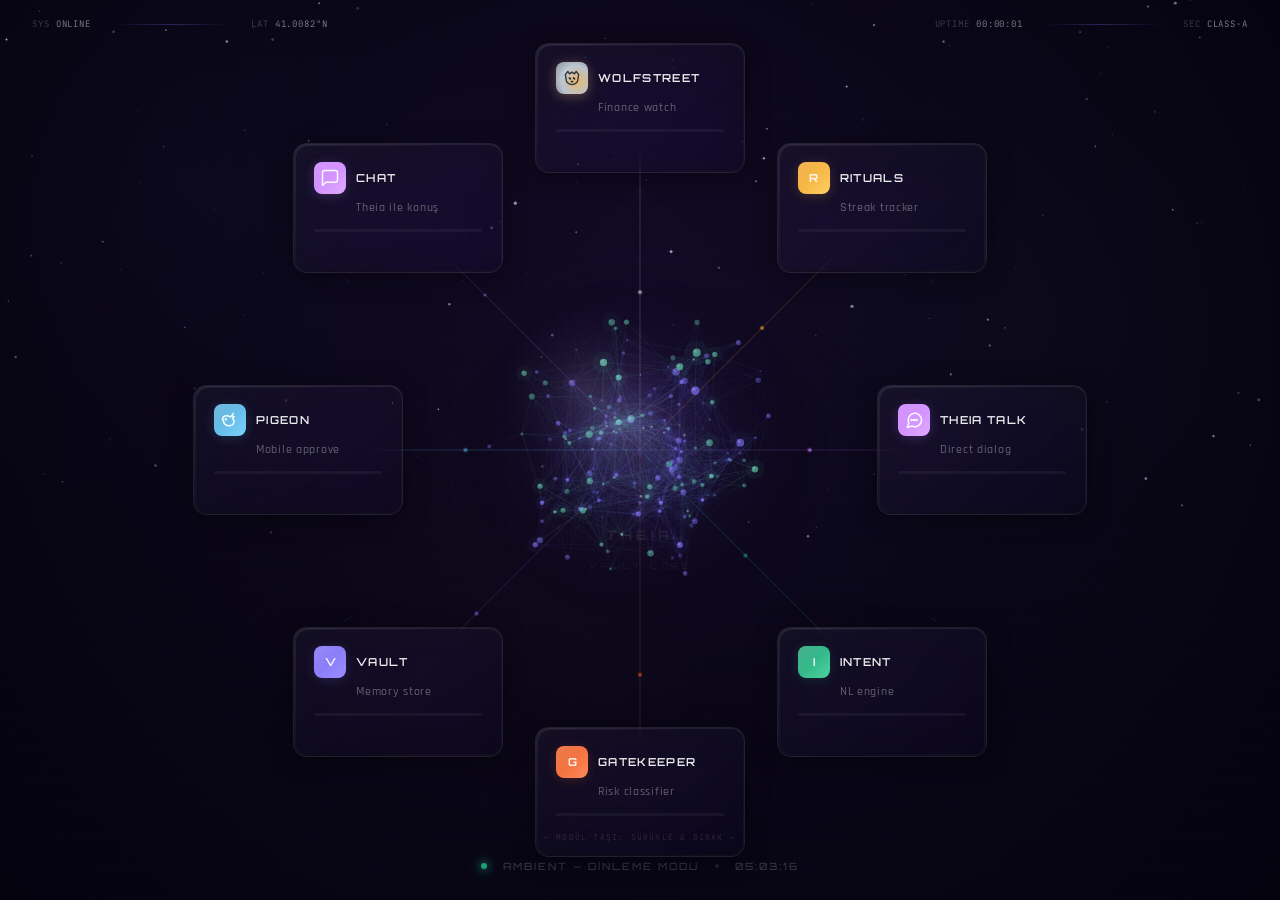
==== commit a5653362: "Refactor CSS styles and clean up code" ====
--- a/theia_hud.html
+++ b/theia_hud.html
@@ -110,13 +110,11 @@
 .mod-icon.svg-icon { padding:6px; }
 .mod-icon.svg-icon svg { width:100%; height:100%; color:rgba(255,255,255,0.95); position:relative; z-index:2; }
 
-/* WOLFSTREET icon */
 #m-wolf .mod-icon {
   background: radial-gradient(circle at 65% 60%, var(--col2, #E8B86D) 0%, var(--col, #B8C5D6) 55%, #6b7585 100%);
   box-shadow: 0 2px 12px rgba(232, 184, 109, 0.35), inset 0 0 8px rgba(232, 184, 109, 0.15);
 }
 #m-wolf .mod-icon svg { color: rgba(20, 25, 35, 0.85); }
-#m-wolf .mod-icon::after { background: linear-gradient(135deg, rgba(255,255,255,0.3) 0%, transparent 40%); }
 
 .mod-name {
   font-family:'Orbitron', sans-serif;
@@ -166,13 +164,9 @@
   pointer-events:none; text-align:center; white-space:nowrap;
   display:flex; align-items:center; gap:16px;
 }
-#statusbar .sep {
-  width:4px; height:4px; border-radius:50%;
-  background:rgba(255,255,255,0.12);
-}
+#statusbar .sep { width:4px; height:4px; border-radius:50%; background:rgba(255,255,255,0.12); }
 #statusbar .pulse-dot {
-  width:6px; height:6px; border-radius:50%;
-  background:#1D9E75;
+  width:6px; height:6px; border-radius:50%; background:#1D9E75;
   box-shadow:0 0 8px #1D9E75, 0 0 16px #1D9E75;
   animation:statusPulse 2s ease-in-out infinite;
 }
@@ -192,37 +186,23 @@
   text-shadow:0 0 40px rgba(124,110,245,0.1);
   transition:transform 0.65s cubic-bezier(0.23, 1, 0.32, 1), opacity 0.5s;
 }
-#corelabel span {
-  font-size:9px; letter-spacing:.4em;
-  color:rgba(255,255,255,0.04);
-  font-weight:500;
-}
-body.ws-open #corelabel {
-  transform: translate(-50%, -50%) translateX(-12%) scale(0.85);
-  opacity: 0.4;
-}
+#corelabel span { font-size:9px; letter-spacing:.4em; color:rgba(255,255,255,0.04); }
+body.ws-open #corelabel { transform: translate(-50%, -50%) translateX(-12%) scale(0.85); opacity: 0.4; }
 
 /* ========== TOP HUD BAR ========== */
 #hud-top {
   position:absolute; top:0; left:0; right:0;
-  height:48px;
-  display:flex; align-items:center; justify-content:space-between;
-  padding:0 32px;
-  pointer-events:none;
-  z-index:20;
+  height:48px; display:flex; align-items:center; justify-content:space-between;
+  padding:0 32px; pointer-events:none; z-index:20;
 }
 .hud-left, .hud-right { display:flex; align-items:center; gap:20px; }
 .hud-item {
   font-family:'JetBrains Mono', monospace;
   font-size:9px; letter-spacing:.1em;
-  color:rgba(255,255,255,0.2);
-  text-transform:uppercase;
+  color:rgba(255,255,255,0.2); text-transform:uppercase;
 }
 .hud-item span { color:rgba(255,255,255,0.45); }
-.hud-line {
-  width:120px; height:1px;
-  background:linear-gradient(90deg, transparent, rgba(124,110,245,0.3), transparent);
-}
+.hud-line { width:120px; height:1px; background:linear-gradient(90deg, transparent, rgba(124,110,245,0.3), transparent); }
 
 /* ========== DRAG & DROP ========== */
 .mod.dragging {
@@ -355,22 +335,10 @@
   position: relative; overflow: hidden;
 }
 #ws-icon svg { width: 22px; height: 22px; color: rgba(255,255,255,0.95); }
-#ws-icon::after {
-  content: '';
-  position: absolute; top: 0; left: 0; right: 0; bottom: 0;
-  background: linear-gradient(135deg, rgba(255,255,255,0.25) 0%, transparent 50%);
-}
+#ws-icon::after { content: ''; position: absolute; top: 0; left: 0; right: 0; bottom: 0; background: linear-gradient(135deg, rgba(255,255,255,0.25) 0%, transparent 50%); }
 #ws-title-wrap { flex: 1; }
-#ws-title {
-  font-family: 'Orbitron', sans-serif;
-  font-size: 14px; font-weight: 700; letter-spacing: .14em;
-  color: rgba(255,255,255,0.95); text-transform: uppercase;
-}
-#ws-sub {
-  font-family: 'Rajdhani', sans-serif;
-  font-size: 12px; color: rgba(255,255,255,0.4);
-  letter-spacing: .04em; margin-top: 2px;
-}
+#ws-title { font-family: 'Orbitron', sans-serif; font-size: 14px; font-weight: 700; letter-spacing: .14em; color: rgba(255,255,255,0.95); text-transform: uppercase; }
+#ws-sub { font-family: 'Rajdhani', sans-serif; font-size: 12px; color: rgba(255,255,255,0.4); letter-spacing: .04em; margin-top: 2px; }
 #ws-close {
   width: 36px; height: 36px;
   border-radius: 9px;
@@ -380,39 +348,23 @@
   display: flex; align-items: center; justify-content: center;
   transition: all 0.2s; flex-shrink: 0;
 }
-#ws-close:hover {
-  background: rgba(232,93,36,0.15);
-  border-color: rgba(232,93,36,0.4);
-  transform: rotate(90deg);
-}
+#ws-close:hover { background: rgba(232,93,36,0.15); border-color: rgba(232,93,36,0.4); transform: rotate(90deg); }
 #ws-close svg { width: 14px; height: 14px; stroke: rgba(255,255,255,0.6); stroke-width: 2; fill: none; stroke-linecap: round; }
 #ws-close:hover svg { stroke: rgba(255,180,140,0.95); }
 
-/* Canvas workspace aç/kapat */
-#c {
-  transition: transform 0.65s cubic-bezier(0.23, 1, 0.32, 1);
-}
-body.ws-open #c {
-  transform-origin: 50% 50%;
-  transform: translateX(-12%) scale(0.85);
-}
-body.ws-open .mod:not(.active) {
-  opacity: 0.3;
-  transition: opacity 0.5s;
-}
+#c { transition: transform 0.65s cubic-bezier(0.23, 1, 0.32, 1); }
+body.ws-open #c { transform-origin: 50% 50%; transform: translateX(-12%) scale(0.85); }
+body.ws-open .mod:not(.active) { opacity: 0.3; transition: opacity 0.5s; }
 body.ws-open .mod.active { z-index: 70; }
 
 /* ========== TALK / CHAT WORKSPACE ========== */
 .talk-history {
-  width: 220px;
-  border-right: 1px solid rgba(255,255,255,0.05);
-  display: flex; flex-direction: column;
-  flex-shrink: 0;
+  width: 220px; border-right: 1px solid rgba(255,255,255,0.05);
+  display: flex; flex-direction: column; flex-shrink: 0;
 }
 .talk-history-header {
   padding: 14px 16px 10px;
-  font-family: 'Orbitron', sans-serif;
-  font-size: 9px; font-weight: 600; letter-spacing: .18em;
+  font-family: 'Orbitron', sans-serif; font-size: 9px; font-weight: 600; letter-spacing: .18em;
   color: rgba(255,255,255,0.3); text-transform: uppercase;
   display: flex; justify-content: space-between; align-items: center;
 }
@@ -421,50 +373,34 @@
   border: 1px solid rgba(199,125,255,0.2);
   color: rgba(199,125,255,0.9);
   font-family: 'JetBrains Mono', monospace;
-  font-size: 9px; padding: 4px 8px;
-  border-radius: 5px; cursor: pointer;
+  font-size: 9px; padding: 4px 8px; border-radius: 5px; cursor: pointer;
   letter-spacing: .05em; transition: all 0.2s;
 }
 .talk-new-btn:hover { background: rgba(199,125,255,0.2); border-color: rgba(199,125,255,0.4); }
 .talk-history-list {
-  flex: 1; overflow-y: auto;
-  padding: 4px 8px 12px;
-  scrollbar-width: thin;
-  scrollbar-color: rgba(255,255,255,0.08) transparent;
+  flex: 1; overflow-y: auto; padding: 4px 8px 12px;
+  scrollbar-width: thin; scrollbar-color: rgba(255,255,255,0.08) transparent;
 }
 .talk-history-list::-webkit-scrollbar { width: 3px; }
 .talk-history-list::-webkit-scrollbar-thumb { background: rgba(255,255,255,0.08); border-radius: 2px; }
 .history-item {
   padding: 9px 11px; border-radius: 7px; margin-bottom: 4px;
-  cursor: pointer; border: 1px solid transparent;
-  transition: all 0.2s;
+  cursor: pointer; border: 1px solid transparent; transition: all 0.2s;
 }
 .history-item:hover { background: rgba(255,255,255,0.04); border-color: rgba(255,255,255,0.06); }
 .history-item.active { background: rgba(199,125,255,0.08); border-color: rgba(199,125,255,0.2); }
 .history-title {
-  font-family: 'Rajdhani', sans-serif;
-  font-size: 12.5px; font-weight: 500;
-  color: rgba(255,255,255,0.8);
-  white-space: nowrap; overflow: hidden; text-overflow: ellipsis;
-  margin-bottom: 2px;
-}
-.history-meta {
-  font-family: 'JetBrains Mono', monospace;
-  font-size: 9px; color: rgba(255,255,255,0.25); letter-spacing: .04em;
-}
-.history-empty {
-  padding: 20px 14px; text-align: center;
-  font-family: 'Rajdhani', sans-serif; font-size: 11.5px;
-  color: rgba(255,255,255,0.25); font-style: italic;
-}
+  font-family: 'Rajdhani', sans-serif; font-size: 12.5px; font-weight: 500;
+  color: rgba(255,255,255,0.8); white-space: nowrap; overflow: hidden; text-overflow: ellipsis; margin-bottom: 2px;
+}
+.history-meta { font-family: 'JetBrains Mono', monospace; font-size: 9px; color: rgba(255,255,255,0.25); letter-spacing: .04em; }
+.history-empty { padding: 20px 14px; text-align: center; font-family: 'Rajdhani', sans-serif; font-size: 11.5px; color: rgba(255,255,255,0.25); font-style: italic; }
 
 .talk-main { flex: 1; display: flex; flex-direction: column; min-width: 0; }
 .talk-messages {
-  flex: 1; overflow-y: auto;
-  padding: 18px 22px;
+  flex: 1; overflow-y: auto; padding: 18px 22px;
   display: flex; flex-direction: column; gap: 14px;
-  scrollbar-width: thin;
-  scrollbar-color: rgba(255,255,255,0.08) transparent;
+  scrollbar-width: thin; scrollbar-color: rgba(255,255,255,0.08) transparent;
 }
 .talk-messages::-webkit-scrollbar { width: 3px; }
 .talk-messages::-webkit-scrollbar-thumb { background: rgba(255,255,255,0.08); border-radius: 2px; }
@@ -472,28 +408,18 @@
 .talk-msg.user { align-self: flex-end; }
 .talk-msg.theia { align-self: flex-start; }
 @keyframes msgIn { from{opacity:0;transform:translateY(6px)} to{opacity:1;transform:translateY(0)} }
-.talk-msg-label {
-  font-family: 'JetBrains Mono', monospace;
-  font-size: 9px; letter-spacing: .12em; text-transform: uppercase;
-  color: rgba(255,255,255,0.25);
-}
+.talk-msg-label { font-family: 'JetBrains Mono', monospace; font-size: 9px; letter-spacing: .12em; text-transform: uppercase; color: rgba(255,255,255,0.25); }
 .talk-msg.user .talk-msg-label { text-align: right; }
 .talk-msg-bubble {
   padding: 11px 15px; border-radius: 12px;
-  font-family: 'Rajdhani', sans-serif;
-  font-size: 14px; line-height: 1.55;
-  color: rgba(255,255,255,0.85);
-  word-break: break-word;
+  font-family: 'Rajdhani', sans-serif; font-size: 14px; line-height: 1.55;
+  color: rgba(255,255,255,0.85); word-break: break-word;
 }
 .talk-msg.user .talk-msg-bubble {
-  background: rgba(199,125,255,0.1);
-  border: 1px solid rgba(199,125,255,0.2);
-  border-bottom-right-radius: 4px;
+  background: rgba(199,125,255,0.1); border: 1px solid rgba(199,125,255,0.2); border-bottom-right-radius: 4px;
 }
 .talk-msg.theia .talk-msg-bubble {
-  background: rgba(255,255,255,0.04);
-  border: 1px solid rgba(255,255,255,0.07);
-  border-bottom-left-radius: 4px;
+  background: rgba(255,255,255,0.04); border: 1px solid rgba(255,255,255,0.07); border-bottom-left-radius: 4px;
 }
 .typing-dots span {
   display:inline-block; width:4px; height:4px; border-radius:50%;
@@ -508,54 +434,36 @@
 }
 
 .talk-input-area {
-  padding: 14px 18px 16px;
-  border-top: 1px solid rgba(255,255,255,0.06);
-  display: flex; gap: 10px; align-items: flex-end;
-  flex-shrink: 0;
+  padding: 14px 18px 16px; border-top: 1px solid rgba(255,255,255,0.06);
+  display: flex; gap: 10px; align-items: flex-end; flex-shrink: 0;
 }
 .talk-input {
-  flex: 1;
-  background: rgba(255,255,255,0.03);
-  border: 1px solid rgba(255,255,255,0.08);
-  border-radius: 10px;
-  padding: 11px 14px;
-  font-family: 'Rajdhani', sans-serif;
+  flex: 1; background: rgba(255,255,255,0.03);
+  border: 1px solid rgba(255,255,255,0.08); border-radius: 10px;
+  padding: 11px 14px; font-family: 'Rajdhani', sans-serif;
   font-size: 14px; color: rgba(255,255,255,0.85);
-  resize: none; outline: none;
-  max-height: 120px; min-height: 42px;
-  line-height: 1.45; transition: border-color 0.2s;
-  scrollbar-width: none;
+  resize: none; outline: none; max-height: 120px; min-height: 42px;
+  line-height: 1.45; transition: border-color 0.2s; scrollbar-width: none;
 }
 .talk-input::placeholder { color: rgba(255,255,255,0.22); }
 .talk-input:focus { border-color: rgba(199,125,255,0.35); }
 .talk-send {
   width: 42px; height: 42px; border-radius: 10px;
   background: linear-gradient(135deg, rgba(199,125,255,0.2) 0%, rgba(199,125,255,0.08) 100%);
-  border: 1px solid rgba(199,125,255,0.3);
-  cursor: pointer; flex-shrink: 0;
-  display: flex; align-items: center; justify-content: center;
-  transition: all 0.2s;
-}
-.talk-send:hover {
-  background: linear-gradient(135deg, rgba(199,125,255,0.3) 0%, rgba(199,125,255,0.15) 100%);
-  border-color: rgba(199,125,255,0.5);
-  transform: translateY(-1px);
-}
+  border: 1px solid rgba(199,125,255,0.3); cursor: pointer; flex-shrink: 0;
+  display: flex; align-items: center; justify-content: center; transition: all 0.2s;
+}
+.talk-send:hover { background: linear-gradient(135deg, rgba(199,125,255,0.3) 0%, rgba(199,125,255,0.15) 100%); border-color: rgba(199,125,255,0.5); transform: translateY(-1px); }
 .talk-send svg { width: 16px; height: 16px; fill: none; stroke: rgba(255,255,255,0.85); stroke-width: 2; stroke-linecap: round; stroke-linejoin: round; }
 
 /* ========== WOLFSTREET WORKSPACE ========== */
 .wolf-content { flex: 1; display: flex; flex-direction: column; overflow: hidden; }
 .wolf-summary-bar { display: flex; gap: 12px; padding: 16px 20px; border-bottom: 1px solid rgba(255,255,255,0.05); flex-shrink: 0; }
 .wolf-summary-card {
-  flex: 1; padding: 12px 14px;
-  background: rgba(255,255,255,0.02);
-  border: 1px solid rgba(255,255,255,0.06);
-  border-radius: 9px; min-width: 0;
-}
-.wolf-summary-card.urgent {
-  background: linear-gradient(135deg, rgba(232, 184, 109, 0.08) 0%, rgba(232, 184, 109, 0.02) 100%);
-  border-color: rgba(232, 184, 109, 0.25);
-}
+  flex: 1; padding: 12px 14px; background: rgba(255,255,255,0.02);
+  border: 1px solid rgba(255,255,255,0.06); border-radius: 9px; min-width: 0;
+}
+.wolf-summary-card.urgent { background: linear-gradient(135deg, rgba(232, 184, 109, 0.08) 0%, rgba(232, 184, 109, 0.02) 100%); border-color: rgba(232, 184, 109, 0.25); }
 .wolf-summary-label { font-family: 'JetBrains Mono', monospace; font-size: 8.5px; letter-spacing: .15em; text-transform: uppercase; color: rgba(255,255,255,0.35); margin-bottom: 5px; }
 .wolf-summary-value { font-family: 'Orbitron', sans-serif; font-size: 17px; font-weight: 700; color: rgba(255,255,255,0.92); }
 .wolf-summary-card.urgent .wolf-summary-value { color: #E8B86D; }
@@ -563,11 +471,9 @@
 
 .wolf-tabs { display: flex; gap: 2px; padding: 0 20px; border-bottom: 1px solid rgba(255,255,255,0.05); flex-shrink: 0; }
 .wolf-tab {
-  padding: 10px 16px; background: transparent;
-  border: none; border-bottom: 2px solid transparent;
-  color: rgba(255,255,255,0.4);
-  font-family: 'Orbitron', sans-serif; font-size: 9.5px; font-weight: 600; letter-spacing: .15em; text-transform: uppercase;
-  cursor: pointer; transition: all 0.2s;
+  padding: 10px 16px; background: transparent; border: none; border-bottom: 2px solid transparent;
+  color: rgba(255,255,255,0.4); font-family: 'Orbitron', sans-serif; font-size: 9.5px; font-weight: 600;
+  letter-spacing: .15em; text-transform: uppercase; cursor: pointer; transition: all 0.2s;
 }
 .wolf-tab:hover { color: rgba(255,255,255,0.7); }
 .wolf-tab.active { color: #E8B86D; border-bottom-color: #E8B86D; }
@@ -580,11 +486,8 @@
 .wolf-list::-webkit-scrollbar-thumb { background: rgba(255,255,255,0.08); border-radius: 2px; }
 
 .invoice-row {
-  display: flex; align-items: center; gap: 14px;
-  padding: 12px 14px; margin-bottom: 6px;
-  background: rgba(255,255,255,0.02);
-  border: 1px solid rgba(255,255,255,0.05);
-  border-radius: 9px; transition: all 0.2s;
+  display: flex; align-items: center; gap: 14px; padding: 12px 14px; margin-bottom: 6px;
+  background: rgba(255,255,255,0.02); border: 1px solid rgba(255,255,255,0.05); border-radius: 9px; transition: all 0.2s;
 }
 .invoice-row:hover { background: rgba(255,255,255,0.04); border-color: rgba(255,255,255,0.1); }
 .invoice-row.urgent { border-color: rgba(232, 184, 109, 0.3); background: linear-gradient(90deg, rgba(232, 184, 109, 0.06) 0%, rgba(255,255,255,0.02) 100%); }
@@ -609,18 +512,14 @@
 .wolf-empty-banner-text strong { color: #E8B86D; font-weight: 600; }
 
 /* ========== SKELETON WORKSPACE ========== */
-.skeleton-content {
-  flex: 1; display: flex; align-items: center; justify-content: center;
-  flex-direction: column; padding: 40px;
-}
+.skeleton-content { flex: 1; display: flex; align-items: center; justify-content: center; flex-direction: column; padding: 40px; }
 .skeleton-icon {
   width: 80px; height: 80px; border-radius: 18px;
   background: linear-gradient(135deg, var(--ws-col, #7C6EF5) 0%, var(--ws-col2, #5a4fd4) 100%);
   box-shadow: 0 8px 40px var(--ws-glow, rgba(124,110,245,0.4));
   display: flex; align-items: center; justify-content: center;
   font-family: 'Orbitron', sans-serif; font-size: 32px; font-weight: 700;
-  color: rgba(255,255,255,0.95);
-  margin-bottom: 24px; position: relative; overflow: hidden;
+  color: rgba(255,255,255,0.95); margin-bottom: 24px; position: relative; overflow: hidden;
   animation: skeletonPulse 3s ease-in-out infinite;
 }
 .skeleton-icon svg { width: 44px; height: 44px; color: rgba(255,255,255,0.95); }
@@ -653,6 +552,114 @@
   .talk-messages { padding: 12px 14px; }
   .talk-msg { max-width: 90%; }
   .talk-input-area { padding: 10px 12px; }
+}
+
+/* ========== PORTRAIT MOBILE (dikey) ========== */
+@media (max-width: 600px) and (orientation: portrait),
+       (max-height: 700px) and (max-width: 500px) {
+
+  html, body { overflow: hidden; height: 100%; width: 100%; }
+  canvas { position: fixed !important; }
+
+  #hud-top { padding: 0 12px; height: 36px; z-index: 30; }
+  .hud-left, .hud-right { gap: 8px; }
+  .hud-item { font-size: 7.5px; }
+  .hud-line { display: none; }
+
+  #corelabel {
+    display: block; font-size: 11px; letter-spacing: .25em;
+    margin-top: 60px; color: rgba(255,255,255,0.12);
+    text-shadow: 0 0 30px rgba(124,110,245,0.15);
+  }
+  #corelabel span { font-size: 8px; letter-spacing: .3em; color: rgba(255,255,255,0.06); }
+
+  #statusbar { bottom: 10px; font-size: 8px; gap: 8px; letter-spacing: .12em; }
+  #drag-hint { display: none; }
+
+  #overlay { position: fixed; top:0; left:0; right:0; bottom:0; overflow:visible; pointer-events:none; z-index:10; }
+
+  /* Daha küçük, yarı saydam */
+  .mod {
+    width: 150px !important;
+    padding: 12px 14px !important;
+    border-radius: 12px !important;
+    background: linear-gradient(145deg, rgba(255,255,255,0.025) 0%, rgba(255,255,255,0.005) 100%) !important;
+    backdrop-filter: blur(14px) saturate(1.2) !important;
+    -webkit-backdrop-filter: blur(14px) saturate(1.2) !important;
+    border: 1px solid rgba(255,255,255,0.06) !important;
+    box-shadow: 0 2px 16px rgba(0,0,0,0.35), inset 0 1px 0 rgba(255,255,255,0.04) !important;
+    transform: translate(-50%,-50%) !important;
+    transform-style: flat !important;
+  }
+  .mod::before { opacity: 0.3 !important; }
+  .mod::after { display: none !important; }
+
+  .mod:hover {
+    transform: translate(-50%,-50%) scale(1.03) !important;
+    background: linear-gradient(145deg, rgba(255,255,255,0.05) 0%, rgba(255,255,255,0.015) 100%) !important;
+    border-color: rgba(255,255,255,0.15) !important;
+    box-shadow: 0 4px 24px rgba(0,0,0,0.45), 0 0 30px var(--glow, rgba(124,110,245,0.2)) !important;
+  }
+  .mod.active {
+    transform: translate(-50%,-50%) scale(1.03) !important;
+    background: linear-gradient(145deg, rgba(255,255,255,0.07) 0%, rgba(255,255,255,0.02) 100%) !important;
+    border-color: var(--col, rgba(124,110,245,0.5)) !important;
+    box-shadow: 0 0 50px var(--glow, rgba(124,110,245,0.3)), 0 0 80px var(--glow2, rgba(124,110,245,0.1)) !important;
+  }
+  .mod.dragging { transform: translate(-50%,-50%) scale(0.95) !important; opacity: 0.5 !important; }
+  .mod.drop-target { transform: translate(-50%,-50%) scale(1.05) !important; }
+
+  .mod-header { gap: 8px; }
+  .mod-icon { width: 26px; height: 26px; font-size: 9px; border-radius: 7px; }
+  .mod-name { font-size: 9px; letter-spacing: .08em; }
+  .mod-sub { font-size: 10px; margin-top: 3px; padding-left: 34px; }
+  .mod-bar-wrap { margin-top: 8px; }
+  .mod-stats { opacity: 1 !important; transform: none !important; padding-left: 34px; margin-top: 4px; }
+  .mod-stat { font-size: 7.5px; }
+
+  #workspace {
+    position: fixed !important; left: 0 !important; right: 0 !important;
+    top: 0 !important; bottom: 0 !important; border-radius: 0 !important;
+    border-left: none !important; border-right: none !important; z-index: 200 !important;
+  }
+  body.ws-open #overlay { pointer-events: none; }
+  body.ws-open .mod { display: none; }
+  body.ws-open #c { transform: none !important; }
+  body.ws-open #corelabel { display: none; }
+
+  #ws-header { padding: 12px 14px; }
+  #ws-icon { width: 30px; height: 30px; border-radius: 8px; }
+  #ws-title { font-size: 12px; letter-spacing: .1em; }
+  #ws-sub { font-size: 11px; }
+  #ws-close { width: 32px; height: 32px; border-radius: 8px; }
+
+  .talk-history { display: none !important; }
+  .talk-main { width: 100%; }
+  .talk-messages { padding: 10px 12px; gap: 10px; }
+  .talk-msg { max-width: 92%; }
+  .talk-msg-bubble { padding: 9px 12px; font-size: 13px; }
+  .talk-input-area { padding: 8px 10px 10px; gap: 8px; }
+  .talk-input { font-size: 13px; padding: 9px 11px; min-height: 38px; }
+  .talk-send { width: 38px; height: 38px; border-radius: 9px; }
+
+  .wolf-summary-bar { flex-direction: column; gap: 8px; padding: 12px 14px; }
+  .wolf-summary-card { padding: 10px 12px; }
+  .wolf-summary-value { font-size: 15px; }
+  .wolf-tab { padding: 8px 10px; font-size: 8.5px; }
+  .wolf-list { padding: 10px 14px 16px; }
+  .invoice-row { padding: 10px 10px; gap: 10px; }
+  .invoice-name { font-size: 12.5px; }
+  .invoice-amount { font-size: 13px; }
+
+  .skeleton-content { padding: 24px 16px; }
+  .skeleton-icon { width: 60px; height: 60px; border-radius: 14px; margin-bottom: 16px; }
+  .skeleton-icon svg { width: 32px; height: 32px; }
+  .skeleton-title { font-size: 17px; letter-spacing: .14em; }
+  .skeleton-sub { font-size: 12px; margin-bottom: 20px; }
+  .skeleton-tag { font-size: 9px; padding: 6px 14px; margin-bottom: 24px; }
+  .skeleton-stats { gap: 10px; flex-wrap: wrap; justify-content: center; }
+  .skeleton-stat { padding: 10px 14px; min-width: 80px; }
+  .skeleton-stat-value { font-size: 15px; }
 }
 </style>
 </head>
@@ -776,7 +783,6 @@
     bc.fillStyle = ng; bc.fillRect(0, 0, W, H);
   });
 
-  // Perspektif grid
   const vx = cx, vy = cy * 0.42;
   bc.strokeStyle = 'rgba(124,110,245,0.04)';
   bc.lineWidth = 0.5;
@@ -823,12 +829,59 @@
 }
 
 // ========== MODULES ==========
+function isMobilePortrait() {
+  return window.innerWidth <= 600 && window.innerHeight > window.innerWidth;
+}
+
 function layoutMods() {
   const orb = Math.min(W, H) * 0.38;
+  const mobile = isMobilePortrait();
+
+  if (mobile) {
+    const marginX = 16;
+    const hudBottom = 46;             // HUD altı + üst boşluk
+    const statusTop = 30;             // statusbar üst boşluğu
+    const modW = 150;                 // CSS'teki mobil mod genişliği
+    const modH = 110;                 // tahmini mod yüksekliği
+    const gap = 10;
+    const halfW = modW / 2;
+    const halfH = modH / 2;
+
+    const leftX = marginX + halfW;
+    const rightX = W - marginX - halfW;
+
+    const topY1 = hudBottom + halfH;
+    const topY2 = topY1 + modH + gap;
+
+    const bottomY2 = H - statusTop - halfH;
+    const bottomY1 = bottomY2 - modH - gap;
+
+    const positions = [
+      { bx: leftX,  by: topY1 },     // sol üst 1
+      { bx: leftX,  by: topY2 },     // sol üst 2
+      { bx: rightX, by: topY1 },     // sağ üst 1
+      { bx: rightX, by: topY2 },     // sağ üst 2
+      { bx: leftX,  by: bottomY1 },  // sol alt 1
+      { bx: leftX,  by: bottomY2 },  // sol alt 2
+      { bx: rightX, by: bottomY1 },  // sağ alt 1
+      { bx: rightX, by: bottomY2 },  // sağ alt 2
+    ];
+
+    MODS.forEach((m, i) => {
+      if (i < positions.length) {
+        m.bx = positions[i].bx;
+        m.by = positions[i].by;
+      }
+    });
+  } else {
+    MODS.forEach(m => {
+      const rad = (m.angle - 90) * Math.PI / 180;
+      m.bx = cx + orb * Math.cos(rad);
+      m.by = cy + orb * Math.sin(rad);
+    });
+  }
+
   MODS.forEach(m => {
-    const rad = (m.angle - 90) * Math.PI / 180;
-    m.bx = cx + orb * Math.cos(rad);
-    m.by = cy + orb * Math.sin(rad);
     let el = document.getElementById('m-' + m.id);
     if (!el) {
       el = document.createElement('div');
@@ -1072,7 +1125,6 @@
 
   const orb = Math.min(W, H) * 0.38;
 
-  // Orbit ring (statik)
   ctx.beginPath(); ctx.arc(cx, cy, orb, 0, Math.PI * 2);
   ctx.strokeStyle = 'rgba(255,255,255,0.02)'; ctx.lineWidth = 0.5; ctx.stroke();
 
@@ -1092,7 +1144,6 @@
   ctx.beginPath(); ctx.arc(cx, cy, R * 0.85, 0, Math.PI * 2);
   ctx.strokeStyle = 'rgba(140,110,240,0.03)'; ctx.lineWidth = 0.5; ctx.stroke();
 
-  // Modül ↔ merkez veri akış çizgileri
   MODS.forEach(m => {
     const isActive = activeModule === m;
     const isFaded  = activeModule && !isActive;
@@ -1108,7 +1159,6 @@
     ctx.strokeStyle = `rgba(${r},${g},${b},${baseAlpha * 0.3})`;
     ctx.lineWidth = isActive ? 4 : 2; ctx.stroke();
 
-    // Akan nokta 1
     if (!m._flowProg) m._flowProg = Math.random();
     m._flowProg += isActive ? 0.012 : 0.006;
     if (m._flowProg > 1) m._flowProg = 0;
@@ -1122,7 +1172,6 @@
     ctx.beginPath(); ctx.arc(fpx, fpy, isActive ? 2 : 1.3, 0, Math.PI*2);
     ctx.fillStyle = `rgba(${r},${g},${b},${da})`; ctx.fill();
 
-    // Akan nokta 2 (offset)
     const fp2  = (m._flowProg + 0.5) % 1;
     const fpx2 = m.bx + (cx - m.bx) * fp2;
     const fpy2 = m.by + (cy - m.by) * fp2;
@@ -1134,7 +1183,6 @@
     ctx.fillStyle = `rgba(${r},${g},${b},${da2})`; ctx.fill();
   });
 
-  // Node hareketi
   nodes.forEach(n => {
     n.x += n.vx; n.y += n.vy;
     const dx = n.x - cx, dy = n.y - cy;
@@ -1149,7 +1197,6 @@
     if (n.fire > 0) n.fire -= .012;
   });
 
-  // Synapses
   synapses.forEach(s => {
     const a = nodes[s.a], b = nodes[s.b];
     const avgZ = (a.z + b.z) / (R * 2) + .5;
@@ -1177,7 +1224,6 @@
     n.fire = .6 + Math.random() * .3; n.fireCol = null;
   }
 
-  // Node render (derinliğe göre sıralı)
   const sortedNodes = [...nodes].sort((a, b) => a.z - b.z);
   sortedNodes.forEach(n => {
     const depth = (n.z / R + 1) * .5;
@@ -1204,7 +1250,6 @@
     }
   });
 
-  // Çekirdek ışıması
   for (let i = 4; i >= 1; i--) {
     const ox = cx - R * .1, oy = cy - R * .15;
     const gr = ctx.createRadialGradient(ox, oy, R * .04 * i, cx, cy, R * (.5 + i * .18));
@@ -1228,7 +1273,6 @@
   ctx.strokeStyle = `rgba(180,160,255,${0.08 + Math.sin(t) * 0.03})`;
   ctx.lineWidth = 1.5; ctx.stroke();
 
-  // Particles
   particles = particles.filter(p => {
     if (p.delay > 0) { p.delay--; return true; }
     p.prog = Math.min(1, p.prog + p.speed);
@@ -1418,7 +1462,7 @@
   if (e.key === 'Escape' && currentWsModule) closeWorkspace();
 });
 
-// ========== TALK/CHAT WORKSPACE (paylaşılan render, ayrı mod) ==========
+// ========== TALK/CHAT WORKSPACE ==========
 function renderTalkWorkspace(convList, activeCid, setActiveId, mode) {
   const isTalk = mode === 'talk';
   wsBody.innerHTML = `
@@ -1507,7 +1551,6 @@
   list.querySelectorAll('.history-item').forEach(el => {
     el.addEventListener('click', () => {
       setActiveId(el.dataset.id);
-      // activeCid lokal değişkeni güncellenmez ama render için yeterli
       list.querySelectorAll('.history-item').forEach(e => e.classList.remove('active'));
       el.classList.add('active');
       renderConvMessages(convList, el.dataset.id);
@@ -1555,13 +1598,12 @@
     let reply;
 
     if (mode === 'talk') {
-      // Anthropic API — kullanıcının key'i
       const apiKey = getApiKey();
       if (!apiKey) throw new Error('API key bulunamadı — KEY ⚙ butonundan gir');
 
       const history = conv.messages
         .filter(m => m.role !== 'theia' || conv.messages.indexOf(m) > 0)
-        .slice(0, -1) // son user mesajı zaten eklenmiş, history'ye gerek yok
+        .slice(0, -1)
         .map(m => ({ role: m.role === 'user' ? 'user' : 'assistant', content: m.text }));
 
       const r = await fetch('https://api.anthropic.com/v1/messages', {
@@ -1590,7 +1632,6 @@
       reply = data.content?.[0]?.text || JSON.stringify(data);
 
     } else {
-      // Chat modu — localhost Theia backend
       const r = await fetch('http://localhost:8585/api/chat', {
         method: 'POST',
         headers: { 'Content-Type': 'application/json' },
@@ -1757,3 +1798,5 @@
 </script>
 </body>
 </html>
+```
+
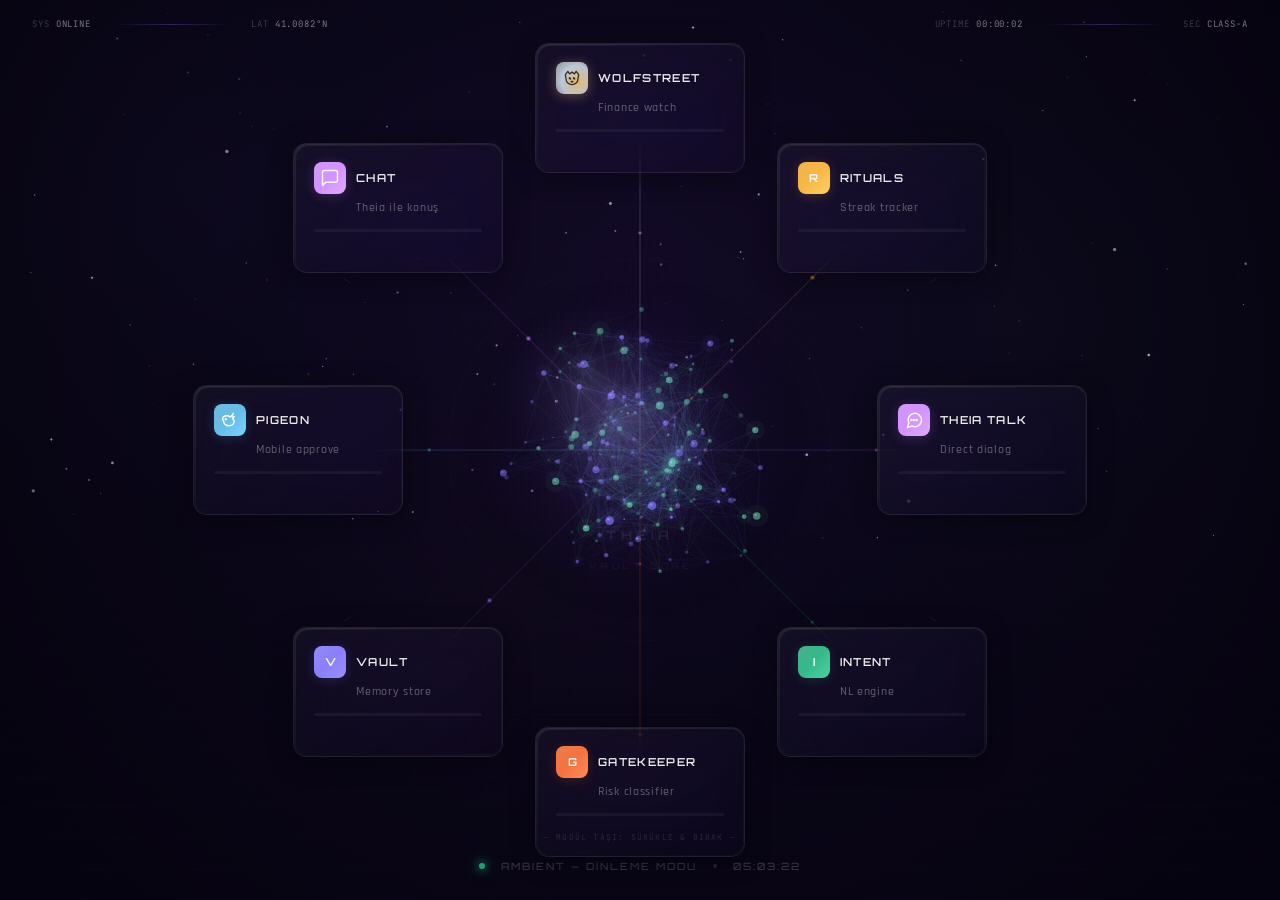
==== commit 35765404: "Update theia_hud.html" ====
--- a/theia_hud.html
+++ b/theia_hud.html
@@ -1799,4 +1799,3 @@
 </body>
 </html>
 ```
-
